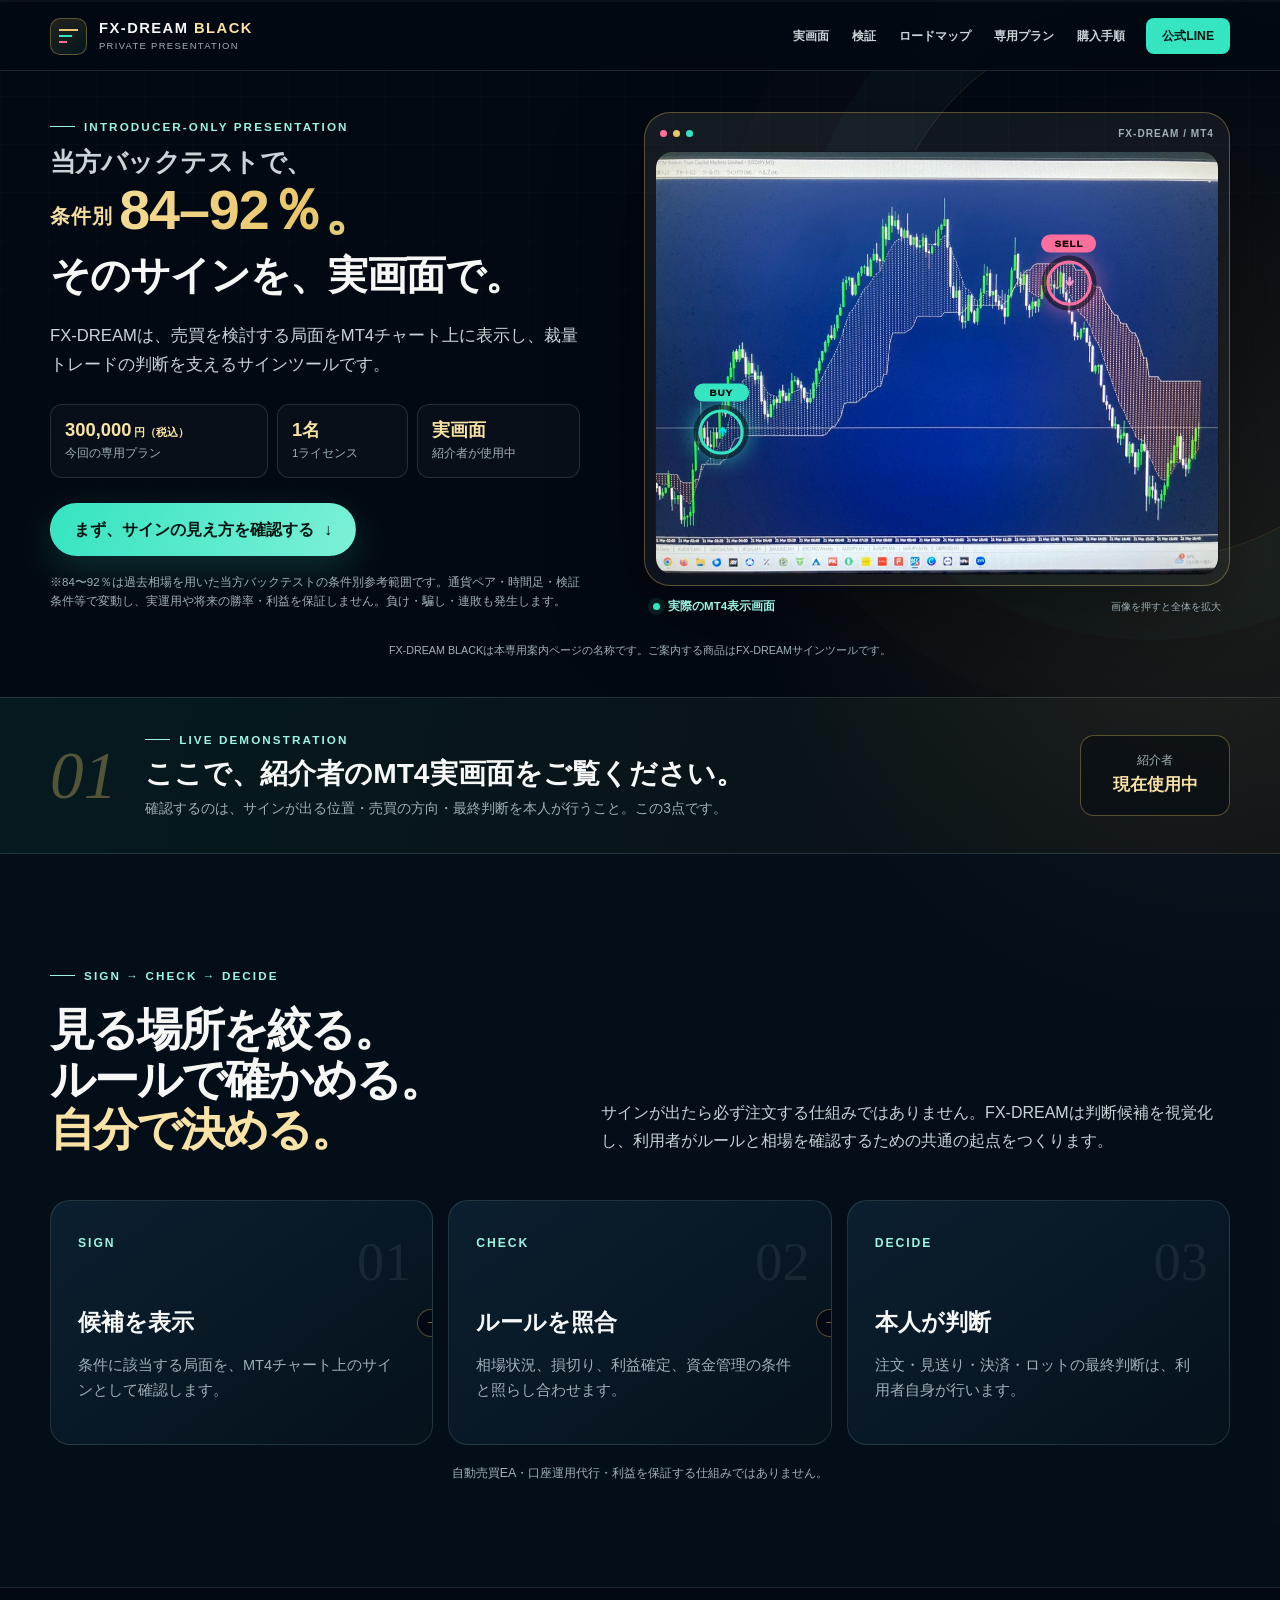
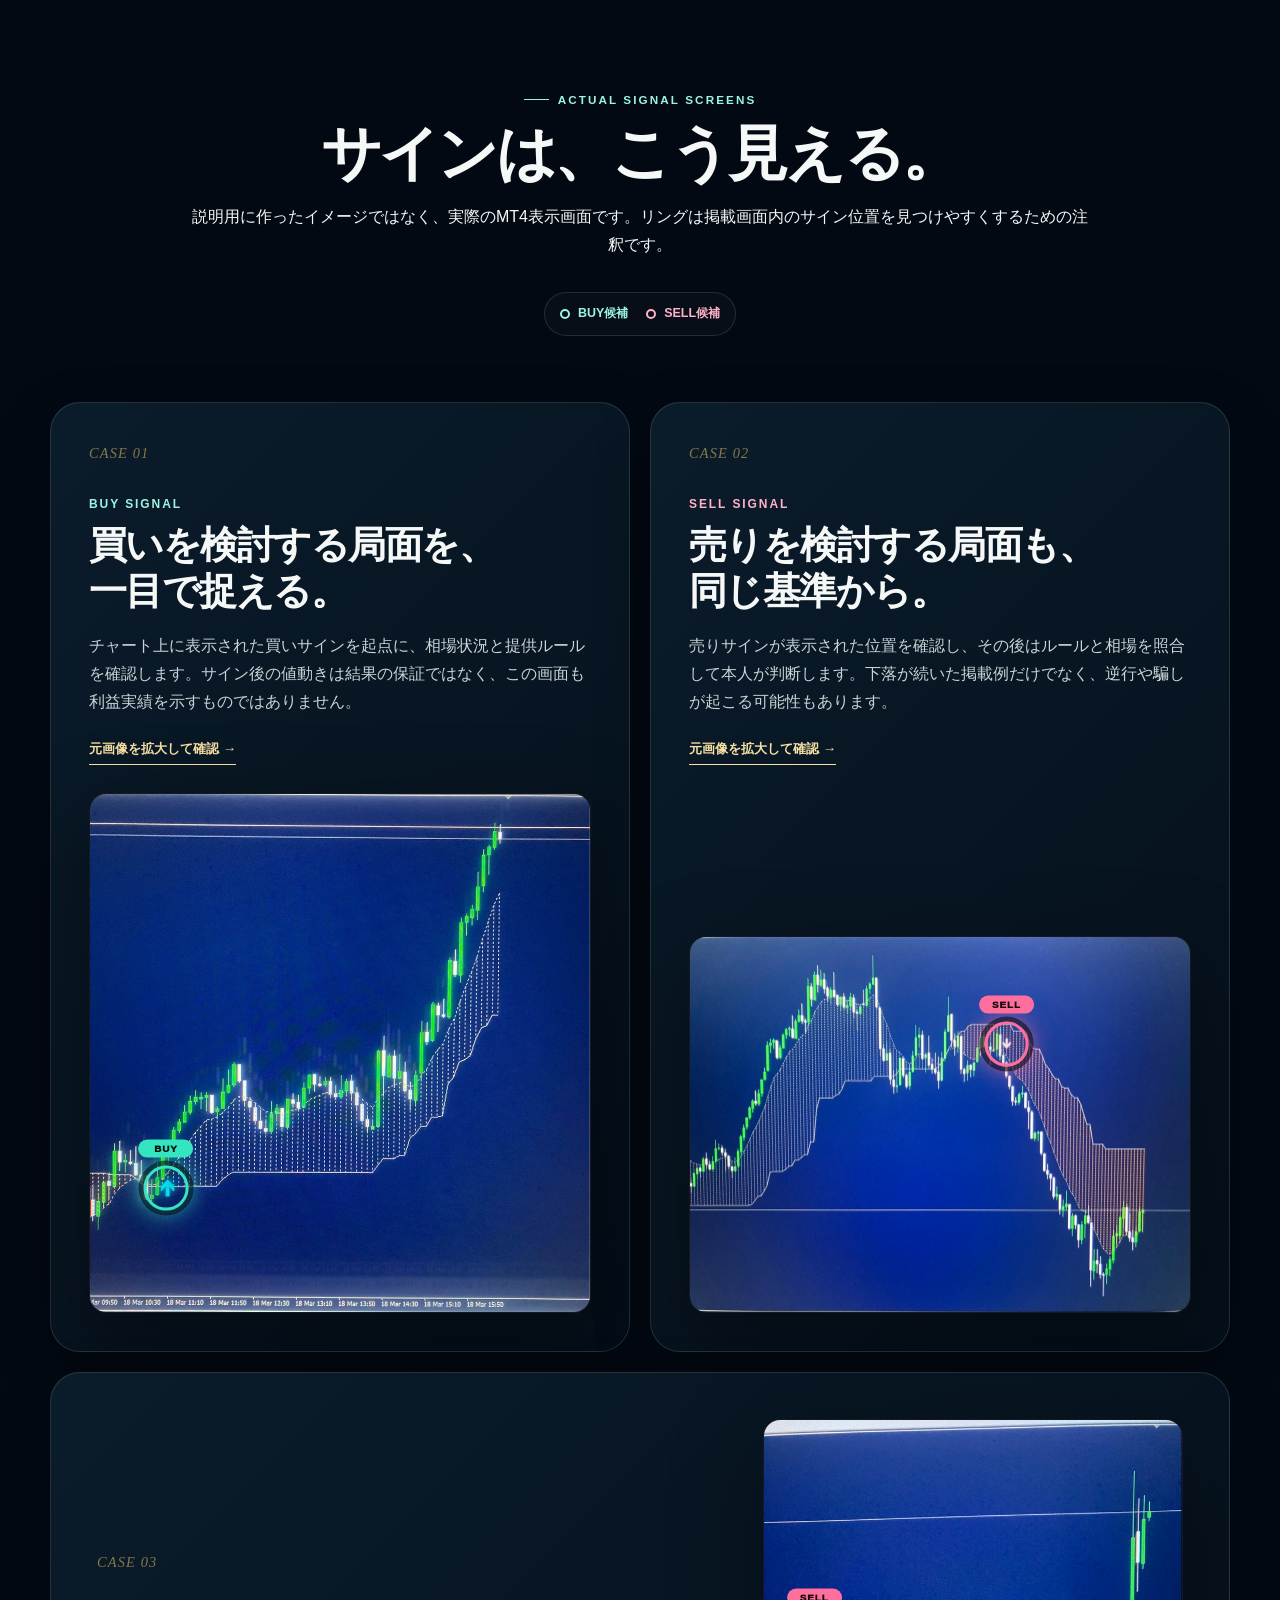
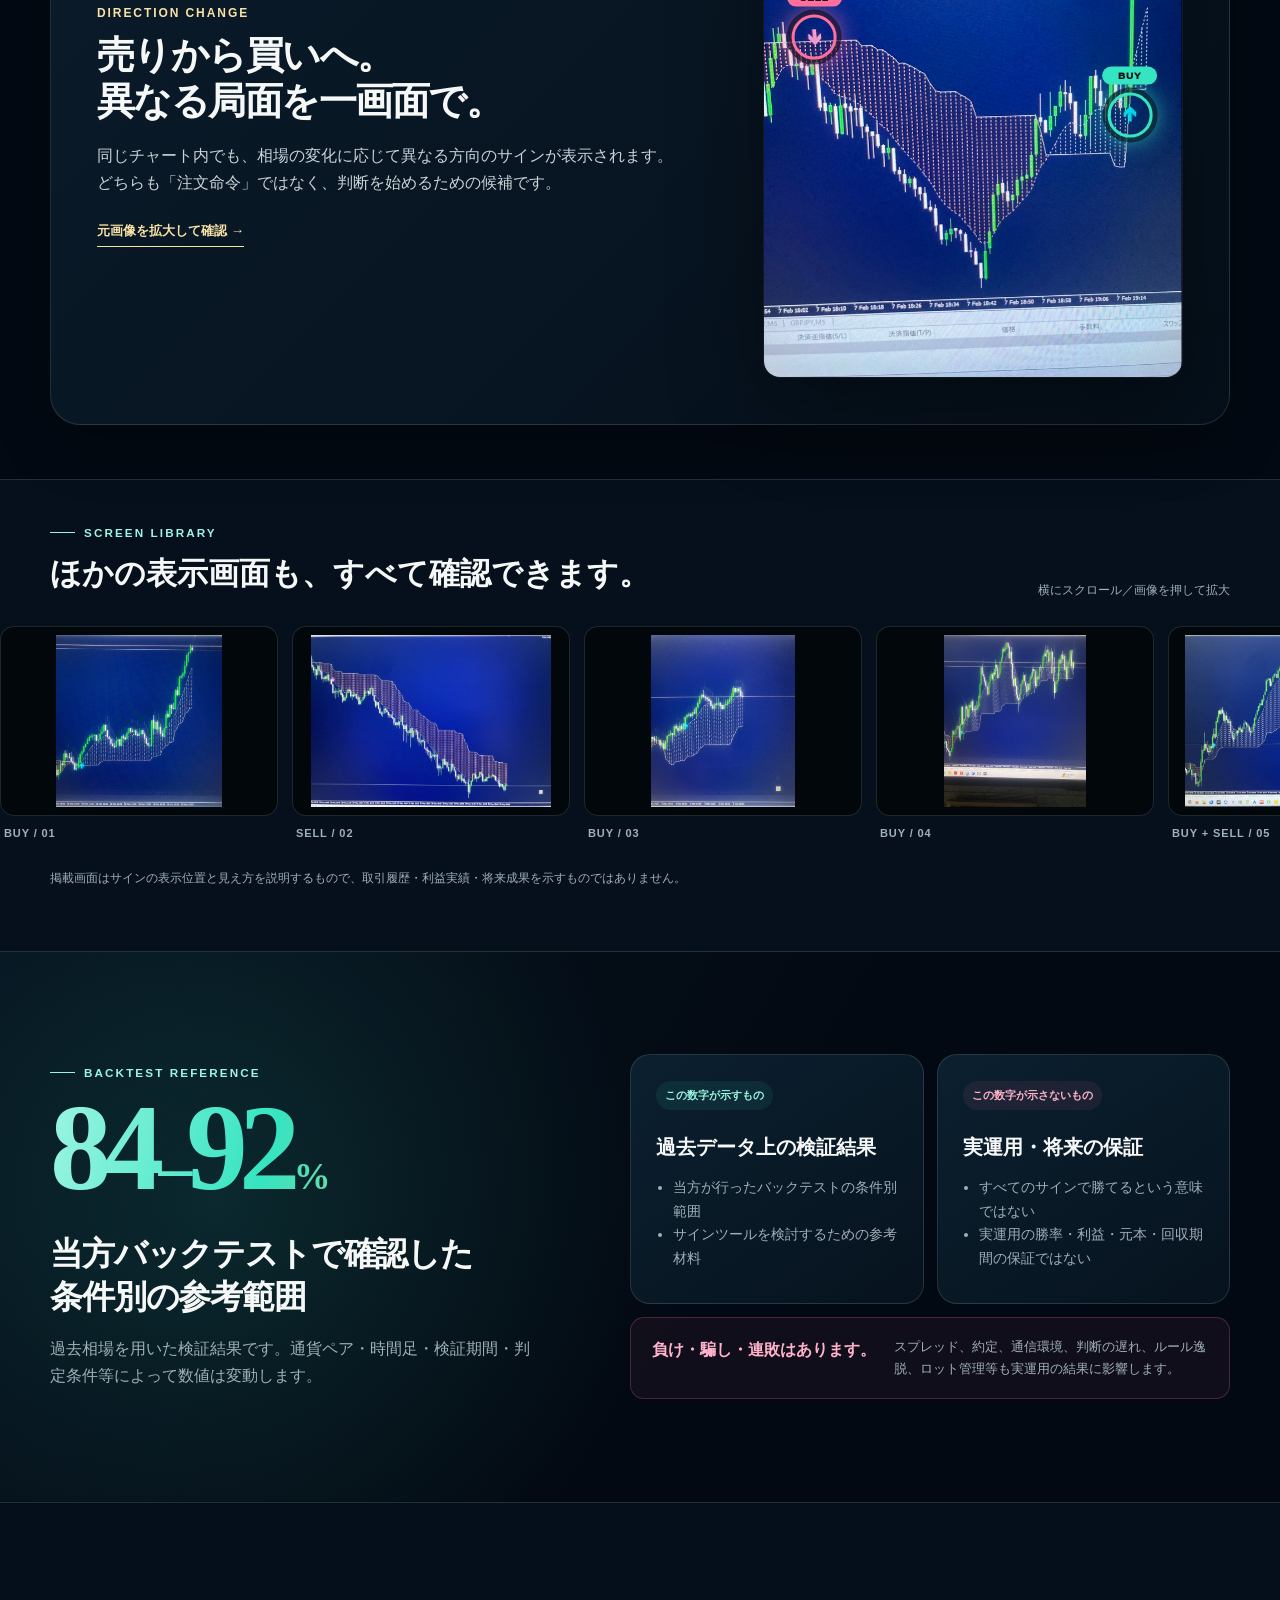
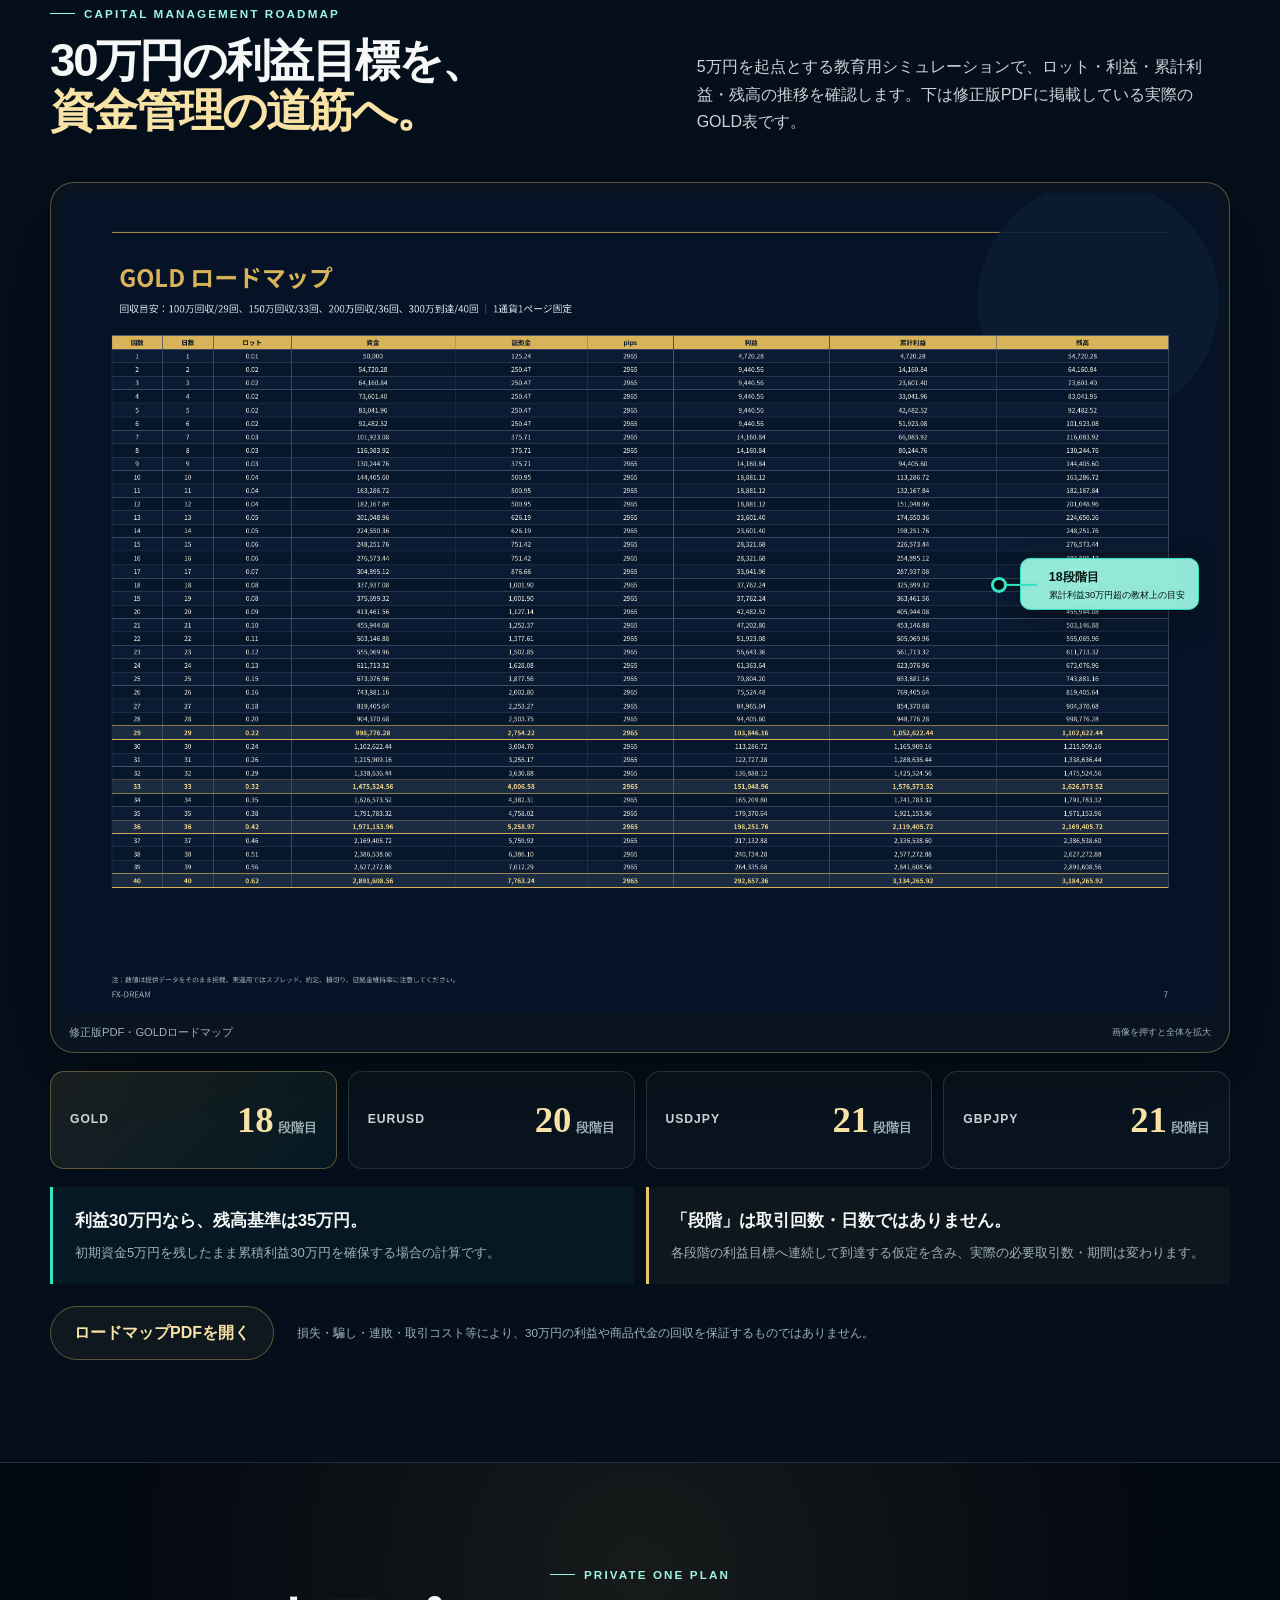
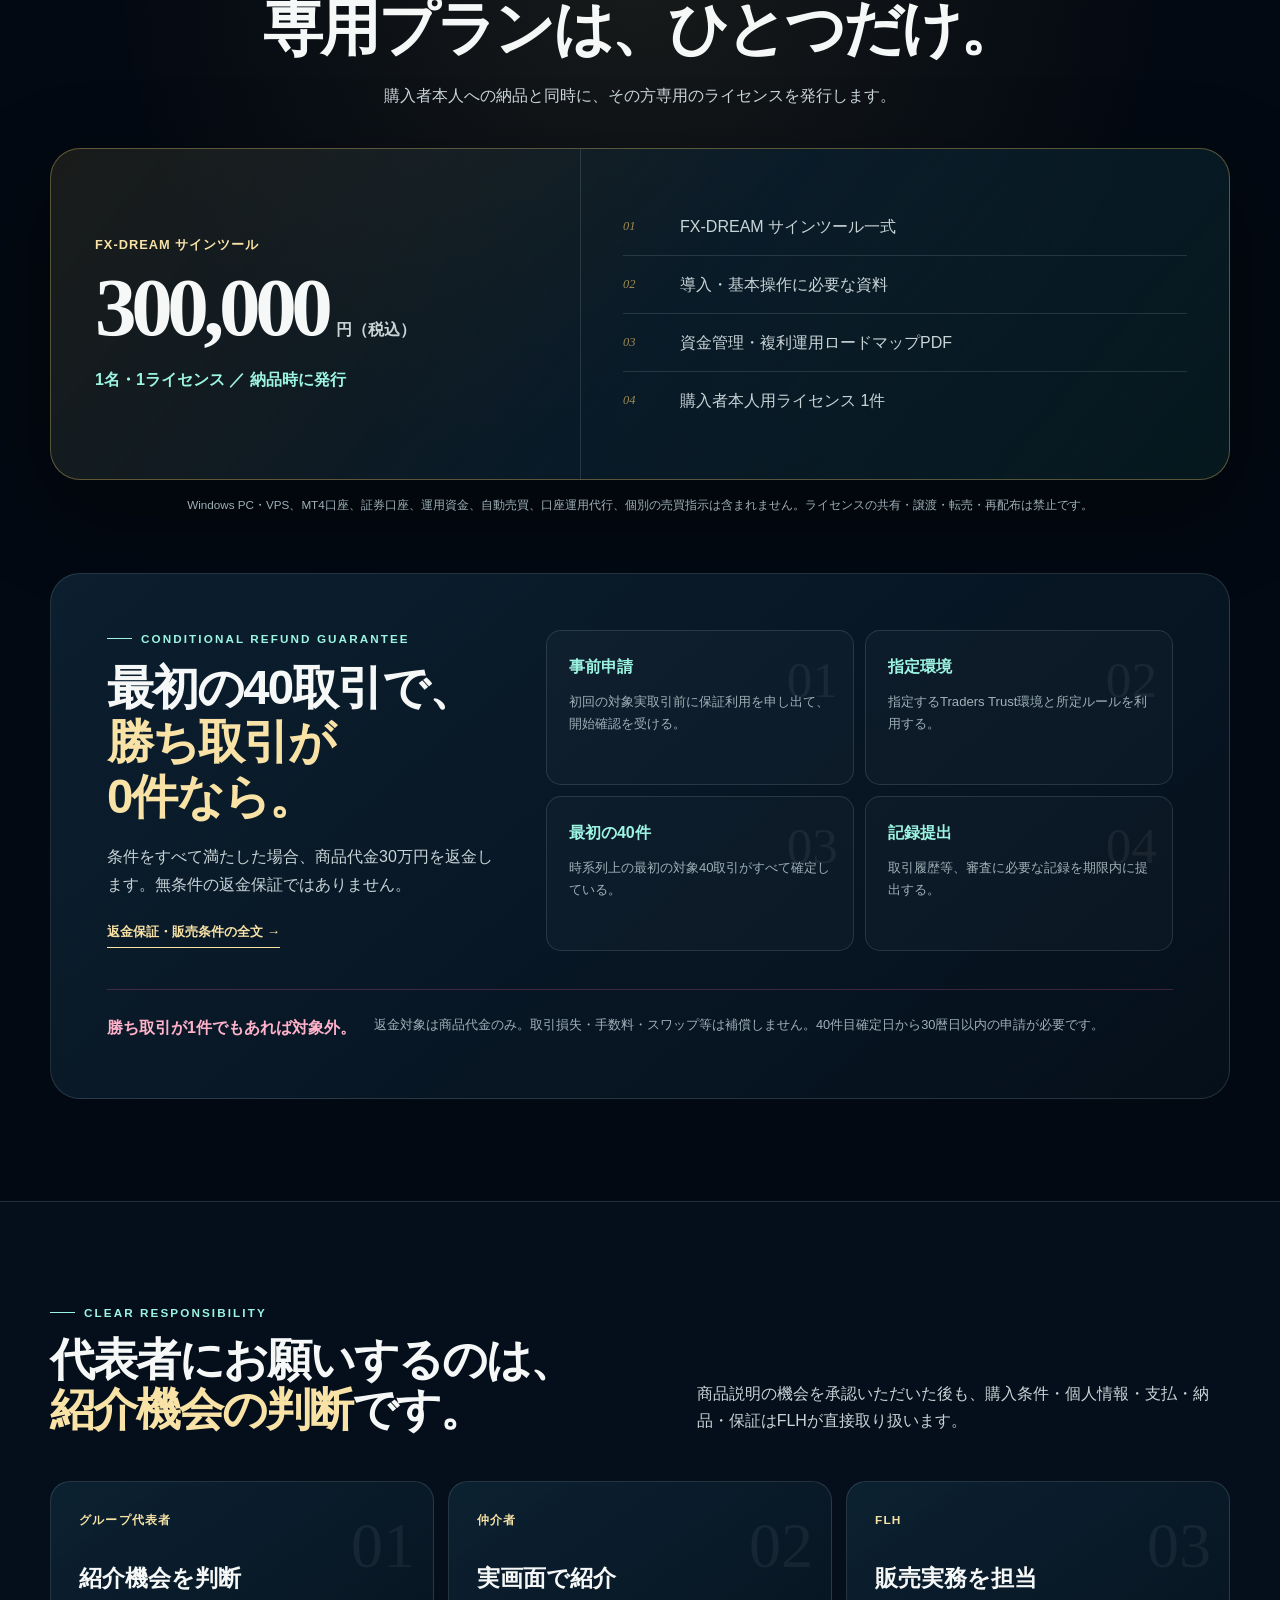
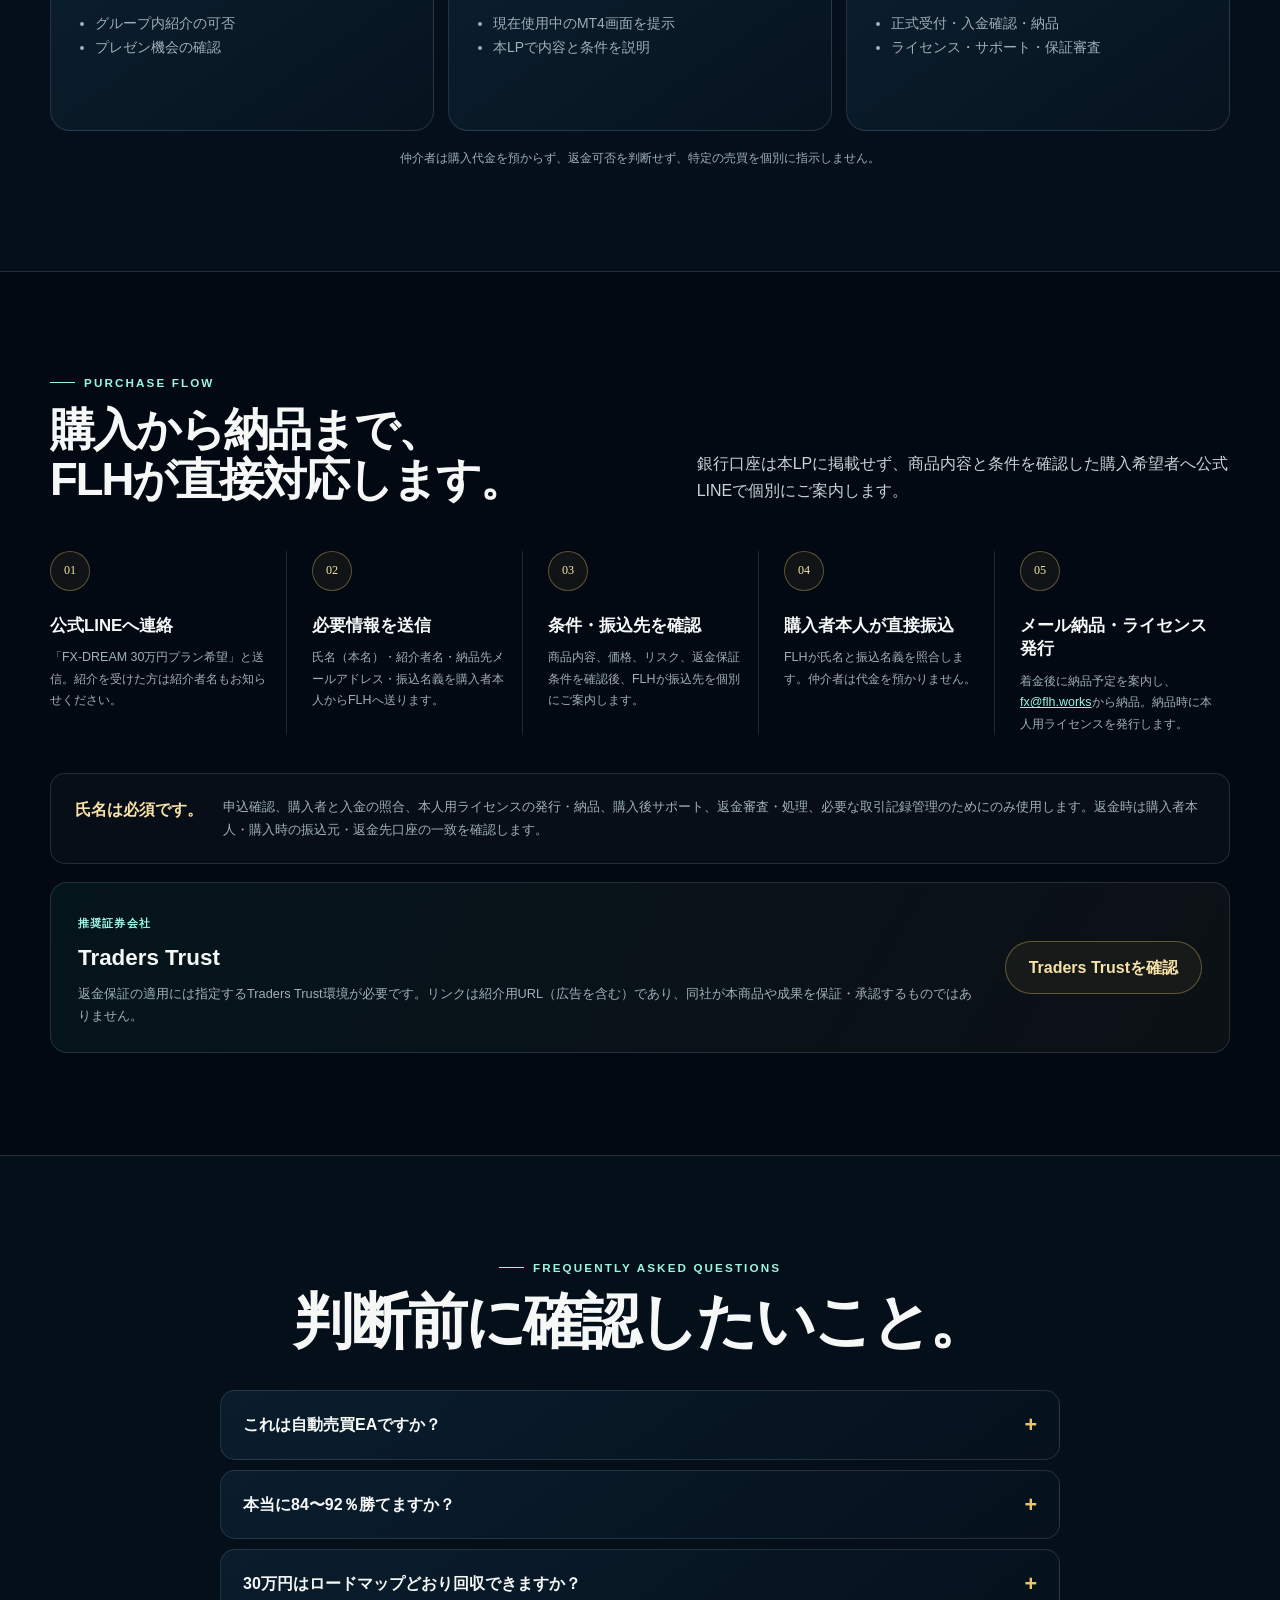
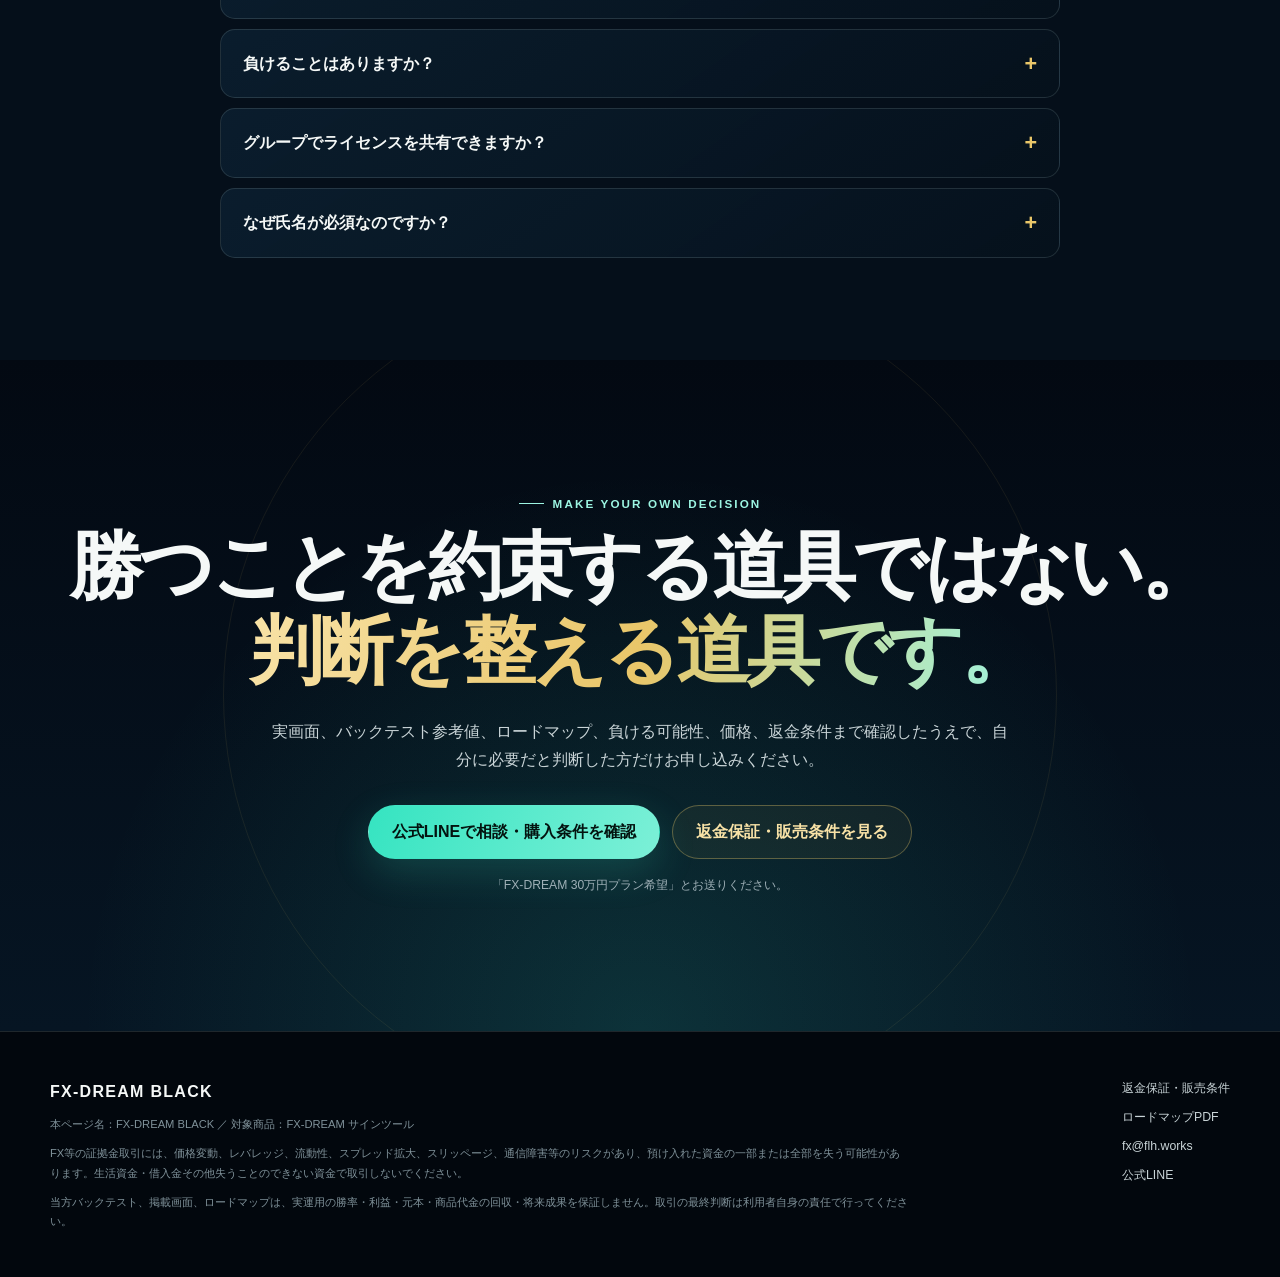
==== index.html @ 05fa5664 "Polish refund guarantee heading" ====
<!doctype html>
<html lang="ja">
<head>
  <meta charset="utf-8">
  <meta name="viewport" content="width=device-width, initial-scale=1, viewport-fit=cover">
  <meta name="robots" content="noindex,nofollow,noarchive,nosnippet">
  <meta name="googlebot" content="noindex,nofollow,noarchive,nosnippet">
  <meta name="description" content="FX-DREAM BLACK｜紹介者経由の専用プレゼンページ。FX-DREAMの実際のサイン画面、当方バックテスト参考値、資金管理ロードマップ、30万円専用プランをご案内します。">
  <meta name="theme-color" content="#030912">
  <title>FX-DREAM BLACK｜実画面でわかるMT4サインツール【紹介者経由の専用案内】</title>
  <link rel="stylesheet" href="assets/css/styles.css?v=20260831-v6">
  <script src="assets/js/main.js?v=20260831-v6" defer></script>
</head>
<body>
  <a class="skip-link" href="#main">本文へ移動</a>

  <header class="site-header" aria-label="ページ上部">
    <div class="header-progress" aria-hidden="true"><span id="progress-bar"></span></div>
    <div class="container header-inner">
      <a class="brand" href="#top" aria-label="FX-DREAM BLACK ページ上部へ">
        <span class="brand-symbol" aria-hidden="true"><i></i><i></i><i></i></span>
        <span class="brand-copy"><strong>FX-DREAM <em>BLACK</em></strong><span>PRIVATE PRESENTATION</span></span>
      </a>
      <button class="menu-button" type="button" aria-label="メニューを開く" aria-expanded="false" aria-controls="global-nav"><span></span></button>
      <nav aria-label="ページ内メニュー">
        <ul class="nav-list" id="global-nav">
          <li><a href="#screens">実画面</a></li>
          <li><a href="#backtest">検証</a></li>
          <li><a href="#roadmap">ロードマップ</a></li>
          <li><a href="#offer">専用プラン</a></li>
          <li><a href="#flow">購入手順</a></li>
          <li><a class="nav-cta" href="https://lin.ee/Pple6nd" target="_blank" rel="noopener noreferrer">公式LINE</a></li>
        </ul>
      </nav>
    </div>
  </header>

  <main id="main">
    <section class="hero" id="top" aria-labelledby="hero-title">
      <div class="container hero-shell">
        <div class="hero-copy">
          <p class="eyebrow">INTRODUCER-ONLY PRESENTATION</p>
          <h1 id="hero-title"><span>当方バックテストで、</span><strong><small>条件別</small>84–92％。</strong><em>そのサインを、実画面で。</em></h1>
          <p class="hero-lead">FX-DREAMは、売買を検討する局面をMT4チャート上に表示し、裁量トレードの判断を支えるサインツールです。</p>

          <div class="hero-facts" aria-label="専用プランの要点">
            <div><strong>300,000<small>円（税込）</small></strong><span>今回の専用プラン</span></div>
            <div><strong>1名</strong><span>1ライセンス</span></div>
            <div><strong>実画面</strong><span>紹介者が使用中</span></div>
          </div>

          <a class="button hero-button" href="#screens">まず、サインの見え方を確認する <span aria-hidden="true">↓</span></a>
          <p class="hero-caveat">※84〜92％は過去相場を用いた当方バックテストの条件別参考範囲です。通貨ペア・時間足・検証条件等で変動し、実運用や将来の勝率・利益を保証しません。負け・騙し・連敗も発生します。</p>
        </div>

        <div class="hero-visual">
          <button class="hero-screen gallery-trigger" type="button" data-full="assets/screens/focus-both.jpg" data-caption="実際のMT4画面：買い・売り双方のサイン表示例" aria-label="買い・売り双方のサイン画面を拡大する">
            <span class="screen-chrome"><i></i><i></i><i></i><b>FX-DREAM / MT4</b></span>
            <span class="annotated-frame natural-both">
              <img src="assets/screens/focus-both.jpg" alt="FX-DREAMの買いと売り双方のサインが表示された実際のMT4画面" width="1000" height="751" fetchpriority="high">
              <span class="signal-pin buy hero-buy"><b>BUY</b><i aria-hidden="true"></i></span>
              <span class="signal-pin sell hero-sell"><b>SELL</b><i aria-hidden="true"></i></span>
            </span>
          </button>
          <div class="visual-caption"><span><i aria-hidden="true"></i>実際のMT4表示画面</span><small>画像を押すと全体を拡大</small></div>
        </div>
      </div>
      <div class="container hero-footnote">FX-DREAM BLACKは本専用案内ページの名称です。ご案内する商品はFX-DREAMサインツールです。</div>
    </section>

    <section class="presenter-band" aria-label="プレゼンの進め方">
      <div class="container presenter-inner">
        <div class="presenter-number">01</div>
        <div><p class="eyebrow">LIVE DEMONSTRATION</p><h2>ここで、紹介者のMT4実画面をご覧ください。</h2><p>確認するのは、サインが出る位置・売買の方向・最終判断を本人が行うこと。この3点です。</p></div>
        <div class="presenter-badge"><span>紹介者</span><strong>現在使用中</strong></div>
      </div>
    </section>

    <section class="section process-section" aria-labelledby="process-title">
      <div class="container">
        <header class="section-intro compact-intro">
          <p class="eyebrow">SIGN → CHECK → DECIDE</p>
          <h2 id="process-title">見る場所を絞る。<br>ルールで確かめる。<br><span>自分で決める。</span></h2>
          <p>サインが出たら必ず注文する仕組みではありません。FX-DREAMは判断候補を視覚化し、利用者がルールと相場を確認するための共通の起点をつくります。</p>
        </header>

        <ol class="process-grid">
          <li><span class="process-index">01</span><strong>SIGN</strong><h3>候補を表示</h3><p>条件に該当する局面を、MT4チャート上のサインとして確認します。</p></li>
          <li><span class="process-index">02</span><strong>CHECK</strong><h3>ルールを照合</h3><p>相場状況、損切り、利益確定、資金管理の条件と照らし合わせます。</p></li>
          <li><span class="process-index">03</span><strong>DECIDE</strong><h3>本人が判断</h3><p>注文・見送り・決済・ロットの最終判断は、利用者自身が行います。</p></li>
        </ol>
        <p class="process-note">自動売買EA・口座運用代行・利益を保証する仕組みではありません。</p>
      </div>
    </section>

    <section class="section screens-section" id="screens" aria-labelledby="screens-title">
      <div class="container">
        <header class="section-intro center-intro">
          <p class="eyebrow">ACTUAL SIGNAL SCREENS</p>
          <h2 id="screens-title">サインは、こう見える。</h2>
          <p>説明用に作ったイメージではなく、実際のMT4表示画面です。リングは掲載画面内のサイン位置を見つけやすくするための注釈です。</p>
          <div class="signal-legend" aria-label="サインの凡例"><span class="buy"><i></i>BUY候補</span><span class="sell"><i></i>SELL候補</span></div>
        </header>

        <article class="screen-story buy-story">
          <div class="story-copy"><span class="story-no">CASE 01</span><p class="story-label buy">BUY SIGNAL</p><h3>買いを検討する局面を、<br>一目で捉える。</h3><p>チャート上に表示された買いサインを起点に、相場状況と提供ルールを確認します。サイン後の値動きは結果の保証ではなく、この画面も利益実績を示すものではありません。</p><button class="text-link gallery-trigger" type="button" data-full="assets/screens/focus-buy.jpg" data-caption="買いサインの実画面を全体表示">元画像を拡大して確認 →</button></div>
          <button class="proof-screen gallery-trigger" type="button" data-full="assets/screens/focus-buy.jpg" data-caption="実際のMT4画面：買いサインの表示位置" aria-label="買いサイン画面を拡大する">
            <span class="annotated-frame natural-buy"><img src="assets/screens/focus-buy.jpg" alt="FX-DREAMの買いサインが表示された実際のMT4画面" width="965" height="1000" loading="lazy"><span class="signal-pin buy case-buy"><b>BUY</b><i aria-hidden="true"></i></span></span>
          </button>
        </article>

        <article class="screen-story sell-story reverse">
          <div class="story-copy"><span class="story-no">CASE 02</span><p class="story-label sell">SELL SIGNAL</p><h3>売りを検討する局面も、<br>同じ基準から。</h3><p>売りサインが表示された位置を確認し、その後はルールと相場を照合して本人が判断します。下落が続いた掲載例だけでなく、逆行や騙しが起こる可能性もあります。</p><button class="text-link gallery-trigger" type="button" data-full="assets/screens/focus-sell.jpg" data-caption="売りサインの実画面を全体表示">元画像を拡大して確認 →</button></div>
          <button class="proof-screen landscape gallery-trigger" type="button" data-full="assets/screens/focus-sell.jpg" data-caption="実際のMT4画面：売りサインの表示位置" aria-label="売りサイン画面を拡大する">
            <span class="annotated-frame natural-sell"><img src="assets/screens/focus-sell.jpg" alt="FX-DREAMの売りサインが表示された実際のMT4画面" width="1000" height="751" loading="lazy"><span class="signal-pin sell case-sell"><b>SELL</b><i aria-hidden="true"></i></span></span>
          </button>
        </article>

        <article class="screen-story reversal-story">
          <div class="story-copy"><span class="story-no">CASE 03</span><p class="story-label both">DIRECTION CHANGE</p><h3>売りから買いへ。<br>異なる局面を一画面で。</h3><p>同じチャート内でも、相場の変化に応じて異なる方向のサインが表示されます。どちらも「注文命令」ではなく、判断を始めるための候補です。</p><button class="text-link gallery-trigger" type="button" data-full="assets/screens/focus-reversal.jpg" data-caption="売り・買い双方のサイン実画面を全体表示">元画像を拡大して確認 →</button></div>
          <button class="proof-screen portrait gallery-trigger" type="button" data-full="assets/screens/focus-reversal.jpg" data-caption="実際のMT4画面：売り・買い双方のサイン表示位置" aria-label="売り・買い双方のサイン画面を拡大する">
            <span class="annotated-frame natural-reversal"><img src="assets/screens/focus-reversal.jpg" alt="FX-DREAMの売りサインと買いサインが異なる局面で表示された実際のMT4画面" width="751" height="1000" loading="lazy"><span class="signal-pin sell reversal-sell"><b>SELL</b><i aria-hidden="true"></i></span><span class="signal-pin buy reversal-buy"><b>BUY</b><i aria-hidden="true"></i></span></span>
          </button>
        </article>
      </div>

      <div class="screen-library">
        <div class="container library-heading"><div><p class="eyebrow">SCREEN LIBRARY</p><h3>ほかの表示画面も、すべて確認できます。</h3></div><p>横にスクロール／画像を押して拡大</p></div>
        <div class="gallery-rail" aria-label="サイン表示画面一覧">
          <figure><button class="gallery-trigger" type="button" data-full="assets/screens/signal-01.jpg" data-caption="買いサイン表示例 01"><img src="assets/screens/signal-01.jpg" alt="FX-DREAM 買いサイン表示例 01" width="1256" height="1302" loading="lazy"></button><figcaption>BUY / 01</figcaption></figure>
          <figure><button class="gallery-trigger" type="button" data-full="assets/screens/signal-02.jpg" data-caption="売りサイン表示例 02"><img src="assets/screens/signal-02.jpg" alt="FX-DREAM 売りサイン表示例 02" width="1477" height="1059" loading="lazy"></button><figcaption>SELL / 02</figcaption></figure>
          <figure><button class="gallery-trigger" type="button" data-full="assets/screens/signal-03.jpg" data-caption="買いサイン表示例 03"><img src="assets/screens/signal-03.jpg" alt="FX-DREAM 買いサイン表示例 03" width="1108" height="1331" loading="lazy"></button><figcaption>BUY / 03</figcaption></figure>
          <figure><button class="gallery-trigger" type="button" data-full="assets/screens/signal-04.jpg" data-caption="買いサイン表示例 04"><img src="assets/screens/signal-04.jpg" alt="FX-DREAM 買いサイン表示例 04" width="1108" height="1348" loading="lazy"></button><figcaption>BUY / 04</figcaption></figure>
          <figure><button class="gallery-trigger" type="button" data-full="assets/screens/signal-05.jpg" data-caption="買い・売り双方のサイン表示例 05"><img src="assets/screens/signal-05.jpg" alt="FX-DREAM 買いと売り双方のサイン表示例 05" width="1477" height="1042" loading="lazy"></button><figcaption>BUY + SELL / 05</figcaption></figure>
          <figure><button class="gallery-trigger" type="button" data-full="assets/screens/signal-06.jpg" data-caption="売りサイン表示例 06"><img src="assets/screens/signal-06.jpg" alt="FX-DREAM 売りサイン表示例 06" width="1477" height="1108" loading="lazy"></button><figcaption>SELL / 06</figcaption></figure>
          <figure><button class="gallery-trigger" type="button" data-full="assets/screens/signal-07.jpg" data-caption="買いサイン表示例 07"><img src="assets/screens/signal-07.jpg" alt="FX-DREAM 買いサイン表示例 07" width="1477" height="973" loading="lazy"></button><figcaption>BUY / 07</figcaption></figure>
          <figure><button class="gallery-trigger" type="button" data-full="assets/screens/signal-08.jpg" data-caption="売りサイン表示例 08"><img src="assets/screens/signal-08.jpg" alt="FX-DREAM 売りサイン表示例 08" width="1477" height="858" loading="lazy"></button><figcaption>SELL / 08</figcaption></figure>
          <figure><button class="gallery-trigger" type="button" data-full="assets/screens/signal-09.jpg" data-caption="買いサイン表示例 09"><img src="assets/screens/signal-09.jpg" alt="FX-DREAM 買いサイン表示例 09" width="1000" height="751" loading="lazy"></button><figcaption>BUY / 09</figcaption></figure>
          <figure><button class="gallery-trigger" type="button" data-full="assets/screens/signal-10.jpg" data-caption="売り・買い双方のサイン表示例 10"><img src="assets/screens/signal-10.jpg" alt="FX-DREAM 売りと買い双方のサイン表示例 10" width="751" height="1000" loading="lazy"></button><figcaption>SELL + BUY / 10</figcaption></figure>
        </div>
        <p class="container evidence-note">掲載画面はサインの表示位置と見え方を説明するもので、取引履歴・利益実績・将来成果を示すものではありません。</p>
      </div>
    </section>

    <section class="section backtest-section" id="backtest" aria-labelledby="backtest-title">
      <div class="container backtest-grid">
        <div class="backtest-number">
          <p class="eyebrow">BACKTEST REFERENCE</p>
          <div class="number-lockup"><span>84</span><i>–</i><span>92</span><small>%</small></div>
          <h2 id="backtest-title">当方バックテストで確認した<br>条件別の参考範囲</h2>
          <p>過去相場を用いた検証結果です。通貨ペア・時間足・検証期間・判定条件等によって数値は変動します。</p>
        </div>
        <div class="backtest-facts">
          <article class="fact-card positive"><span>この数字が示すもの</span><h3>過去データ上の検証結果</h3><ul><li>当方が行ったバックテストの条件別範囲</li><li>サインツールを検討するための参考材料</li></ul></article>
          <article class="fact-card caution"><span>この数字が示さないもの</span><h3>実運用・将来の保証</h3><ul><li>すべてのサインで勝てるという意味ではない</li><li>実運用の勝率・利益・元本・回収期間の保証ではない</li></ul></article>
          <div class="loss-strip"><strong>負け・騙し・連敗はあります。</strong><p>スプレッド、約定、通信環境、判断の遅れ、ルール逸脱、ロット管理等も実運用の結果に影響します。</p></div>
        </div>
      </div>
    </section>

    <section class="section roadmap-section" id="roadmap" aria-labelledby="roadmap-title">
      <div class="container">
        <header class="section-intro roadmap-intro">
          <div><p class="eyebrow">CAPITAL MANAGEMENT ROADMAP</p><h2 id="roadmap-title">30万円の利益目標を、<br><span>資金管理の道筋へ。</span></h2></div>
          <p>5万円を起点とする教育用シミュレーションで、ロット・利益・累計利益・残高の推移を確認します。下は修正版PDFに掲載している実際のGOLD表です。</p>
        </header>

        <div class="roadmap-shell">
          <div class="roadmap-scroll" tabindex="0" aria-label="GOLDロードマップ表。スマートフォンでは横にスクロールできます">
            <button class="roadmap-visual gallery-trigger" type="button" data-full="assets/screens/roadmap-gold.png" data-caption="修正版PDF 7ページ：GOLDロードマップ実表" aria-label="GOLDロードマップ表を拡大する">
              <img src="assets/screens/roadmap-gold.png" alt="修正版PDFに掲載されたGOLDロードマップ表" width="1988" height="1406" loading="lazy">
              <span class="roadmap-marker"><i></i><b>18段階目</b><small>累計利益30万円超の教材上の目安</small></span>
            </button>
          </div>
          <div class="roadmap-caption"><span>修正版PDF・GOLDロードマップ</span><small>画像を押すと全体を拡大</small></div>
        </div>

        <div class="milestone-grid" aria-label="累計利益30万円を超える教材上の目安段階">
          <article class="featured"><span>GOLD</span><strong>18<small>段階目</small></strong></article>
          <article><span>EURUSD</span><strong>20<small>段階目</small></strong></article>
          <article><span>USDJPY</span><strong>21<small>段階目</small></strong></article>
          <article><span>GBPJPY</span><strong>21<small>段階目</small></strong></article>
        </div>

        <div class="roadmap-truth">
          <div><strong>利益30万円なら、残高基準は35万円。</strong><p>初期資金5万円を残したまま累積利益30万円を確保する場合の計算です。</p></div>
          <div><strong>「段階」は取引回数・日数ではありません。</strong><p>各段階の利益目標へ連続して到達する仮定を含み、実際の必要取引数・期間は変わります。</p></div>
        </div>
        <div class="roadmap-actions"><a class="button secondary" href="assets/docs/FX-DREAM_資金管理_複利運用ロードマップ教材_修正版.pdf" target="_blank" rel="noopener noreferrer">ロードマップPDFを開く</a><p>損失・騙し・連敗・取引コスト等により、30万円の利益や商品代金の回収を保証するものではありません。</p></div>
      </div>
    </section>

    <section class="section offer-section" id="offer" aria-labelledby="offer-title">
      <div class="container">
        <header class="section-intro center-intro offer-intro"><p class="eyebrow">PRIVATE ONE PLAN</p><h2 id="offer-title">専用プランは、ひとつだけ。</h2><p>購入者本人への納品と同時に、その方専用のライセンスを発行します。</p></header>

        <div class="price-hero">
          <div class="price-heading"><span>FX-DREAM サインツール</span><strong>300,000<small>円（税込）</small></strong><p>1名・1ライセンス ／ 納品時に発行</p></div>
          <ul class="deliverables">
            <li><span>01</span>FX-DREAM サインツール一式</li>
            <li><span>02</span>導入・基本操作に必要な資料</li>
            <li><span>03</span>資金管理・複利運用ロードマップPDF</li>
            <li><span>04</span>購入者本人用ライセンス 1件</li>
          </ul>
        </div>
        <p class="offer-note">Windows PC・VPS、MT4口座、証券口座、運用資金、自動売買、口座運用代行、個別の売買指示は含まれません。ライセンスの共有・譲渡・転売・再配布は禁止です。</p>

        <div class="guarantee-block" aria-labelledby="guarantee-title">
          <div class="guarantee-lead"><p class="eyebrow">CONDITIONAL REFUND GUARANTEE</p><h3 id="guarantee-title">最初の40取引で、<br><span>勝ち取引が<br>0件なら。</span></h3><p>条件をすべて満たした場合、商品代金30万円を返金します。無条件の返金保証ではありません。</p><a class="text-link" href="terms.html">返金保証・販売条件の全文 →</a></div>
          <div class="guarantee-conditions">
            <article><span>01</span><strong>事前申請</strong><p>初回の対象実取引前に保証利用を申し出て、開始確認を受ける。</p></article>
            <article><span>02</span><strong>指定環境</strong><p>指定するTraders Trust環境と所定ルールを利用する。</p></article>
            <article><span>03</span><strong>最初の40件</strong><p>時系列上の最初の対象40取引がすべて確定している。</p></article>
            <article><span>04</span><strong>記録提出</strong><p>取引履歴等、審査に必要な記録を期限内に提出する。</p></article>
          </div>
          <div class="guarantee-warning"><strong>勝ち取引が1件でもあれば対象外。</strong><span>返金対象は商品代金のみ。取引損失・手数料・スワップ等は補償しません。40件目確定日から30暦日以内の申請が必要です。</span></div>
        </div>
      </div>
    </section>

    <section class="section roles-section" aria-labelledby="roles-title">
      <div class="container">
        <header class="section-intro roles-intro"><div><p class="eyebrow">CLEAR RESPONSIBILITY</p><h2 id="roles-title">代表者にお願いするのは、<br><span>紹介機会の判断</span>です。</h2></div><p>商品説明の機会を承認いただいた後も、購入条件・個人情報・支払・納品・保証はFLHが直接取り扱います。</p></header>
        <div class="role-lanes">
          <article><span class="role-index">01</span><p>グループ代表者</p><h3>紹介機会を判断</h3><ul><li>グループ内紹介の可否</li><li>プレゼン機会の確認</li></ul></article>
          <article><span class="role-index">02</span><p>仲介者</p><h3>実画面で紹介</h3><ul><li>現在使用中のMT4画面を提示</li><li>本LPで内容と条件を説明</li></ul></article>
          <article><span class="role-index">03</span><p>FLH</p><h3>販売実務を担当</h3><ul><li>正式受付・入金確認・納品</li><li>ライセンス・サポート・保証審査</li></ul></article>
        </div>
        <p class="role-note">仲介者は購入代金を預からず、返金可否を判断せず、特定の売買を個別に指示しません。</p>
      </div>
    </section>

    <section class="section flow-section" id="flow" aria-labelledby="flow-title">
      <div class="container">
        <header class="section-intro flow-intro"><div><p class="eyebrow">PURCHASE FLOW</p><h2 id="flow-title">購入から納品まで、<br>FLHが直接対応します。</h2></div><p>銀行口座は本LPに掲載せず、商品内容と条件を確認した購入希望者へ公式LINEで個別にご案内します。</p></header>
        <ol class="purchase-flow">
          <li><span>01</span><div><h3>公式LINEへ連絡</h3><p>「FX-DREAM 30万円プラン希望」と送信。紹介を受けた方は紹介者名もお知らせください。</p></div></li>
          <li><span>02</span><div><h3>必要情報を送信</h3><p>氏名（本名）・紹介者名・納品先メールアドレス・振込名義を購入者本人からFLHへ送ります。</p></div></li>
          <li><span>03</span><div><h3>条件・振込先を確認</h3><p>商品内容、価格、リスク、返金保証条件を確認後、FLHが振込先を個別にご案内します。</p></div></li>
          <li><span>04</span><div><h3>購入者本人が直接振込</h3><p>FLHが氏名と振込名義を照合します。仲介者は代金を預かりません。</p></div></li>
          <li><span>05</span><div><h3>メール納品・ライセンス発行</h3><p>着金後に納品予定を案内し、<a href="mailto:fx@flh.works">fx@flh.works</a>から納品。納品時に本人用ライセンスを発行します。</p></div></li>
        </ol>
        <div class="privacy-note"><strong>氏名は必須です。</strong><p>申込確認、購入者と入金の照合、本人用ライセンスの発行・納品、購入後サポート、返金審査・処理、必要な取引記録管理のためにのみ使用します。返金時は購入者本人・購入時の振込元・返金先口座の一致を確認します。</p></div>
        <div class="broker-panel"><div><span>推奨証券会社</span><h3>Traders Trust</h3><p>返金保証の適用には指定するTraders Trust環境が必要です。リンクは紹介用URL（広告を含む）であり、同社が本商品や成果を保証・承認するものではありません。</p></div><a class="button secondary" href="https://my.traders-trust.com/ja/links/go/2491" target="_blank" rel="noopener noreferrer sponsored nofollow">Traders Trustを確認</a></div>
      </div>
    </section>

    <section class="section faq-section" id="faq" aria-labelledby="faq-title">
      <div class="narrow">
        <header class="simple-heading center-intro"><p class="eyebrow">FREQUENTLY ASKED QUESTIONS</p><h2 id="faq-title">判断前に確認したいこと。</h2></header>
        <div class="faq">
          <details><summary>これは自動売買EAですか？</summary><p>いいえ。MT4チャート上に売買判断の参考となるサインを表示する裁量トレード支援ツールです。注文・決済・ロット設定は利用者自身が行います。</p></details>
          <details><summary>本当に84〜92％勝てますか？</summary><p>84〜92％は過去相場を用いた当方バックテストで確認した条件別参考範囲です。通貨ペア・時間足・検証条件等で変動し、実運用や将来の勝率・利益を保証しません。</p></details>
          <details><summary>30万円はロードマップどおり回収できますか？</summary><p>回収も期間も保証できません。表示する段階数は各段階の利益目標へ連続して到達する教材上のモデルで、取引回数や日数ではありません。</p></details>
          <details><summary>負けることはありますか？</summary><p>あります。サイン後の逆行、騙し、連敗、元本割れが発生する可能性があります。損切り・ロット・資金管理が必要です。</p></details>
          <details><summary>グループでライセンスを共有できますか？</summary><p>できません。1名につき1ライセンスが必要です。共有・譲渡・転売・再配布は禁止しています。</p></details>
          <details><summary>なぜ氏名が必須なのですか？</summary><p>申込確認、振込名義との照合、本人用ライセンスの発行・納品、サポート、返金時の本人確認に必要なためです。相談段階では、まず公式LINEで質問できます。</p></details>
        </div>
      </div>
    </section>

    <section class="closing" aria-labelledby="closing-title">
      <div class="container closing-inner">
        <p class="eyebrow">MAKE YOUR OWN DECISION</p>
        <h2 id="closing-title">勝つことを約束する道具ではない。<br><span>判断を整える道具です。</span></h2>
        <p>実画面、バックテスト参考値、ロードマップ、負ける可能性、価格、返金条件まで確認したうえで、自分に必要だと判断した方だけお申し込みください。</p>
        <div class="closing-actions"><a class="button" href="https://lin.ee/Pple6nd" target="_blank" rel="noopener noreferrer">公式LINEで相談・購入条件を確認</a><a class="button secondary" href="terms.html">返金保証・販売条件を見る</a></div>
        <span class="closing-note">「FX-DREAM 30万円プラン希望」とお送りください。</span>
      </div>
    </section>
  </main>

  <footer class="site-footer">
    <div class="container footer-grid">
      <div><strong>FX-DREAM BLACK</strong><p>本ページ名：FX-DREAM BLACK ／ 対象商品：FX-DREAM サインツール</p><p>FX等の証拠金取引には、価格変動、レバレッジ、流動性、スプレッド拡大、スリッページ、通信障害等のリスクがあり、預け入れた資金の一部または全部を失う可能性があります。生活資金・借入金その他失うことのできない資金で取引しないでください。</p><p>当方バックテスト、掲載画面、ロードマップは、実運用の勝率・利益・元本・商品代金の回収・将来成果を保証しません。取引の最終判断は利用者自身の責任で行ってください。</p></div>
      <div class="footer-links"><a href="terms.html">返金保証・販売条件</a><a href="assets/docs/FX-DREAM_資金管理_複利運用ロードマップ教材_修正版.pdf" target="_blank" rel="noopener noreferrer">ロードマップPDF</a><a href="mailto:fx@flh.works">fx@flh.works</a><a href="https://lin.ee/Pple6nd" target="_blank" rel="noopener noreferrer">公式LINE</a></div>
    </div>
  </footer>

  <dialog class="image-dialog" id="image-dialog" aria-labelledby="dialog-caption">
    <div class="dialog-bar"><span id="dialog-caption">サイン表示例</span><button class="dialog-close" type="button" aria-label="拡大画像を閉じる">×</button></div>
    <img id="dialog-image" alt="">
  </dialog>
</body>
</html>
---- assets/css/styles.css ----
:root {
  color-scheme: dark;
  --bg: #030912;
  --bg-soft: #071421;
  --surface: #0a1a29;
  --surface-2: #0d2233;
  --ink: #f5f8f7;
  --muted: #9fb0b7;
  --muted-strong: #c9d4d7;
  --aqua: #35e4c1;
  --aqua-soft: #9cf5e2;
  --pink: #ff6f9e;
  --pink-soft: #ffb2ca;
  --gold: #e9c669;
  --gold-soft: #f8e2a6;
  --danger: #ff9b9b;
  --line: rgba(193, 218, 220, .15);
  --line-strong: rgba(233, 198, 105, .35);
  --shadow: 0 30px 90px rgba(0, 0, 0, .38);
  --radius-lg: 30px;
  --radius-md: 20px;
  --radius-sm: 13px;
  --max: 1180px;
}

* {
  box-sizing: border-box;
}

html {
  scroll-behavior: smooth;
  scroll-padding-top: 82px;
  -webkit-text-size-adjust: 100%;
}

body {
  margin: 0;
  color: var(--ink);
  background:
    radial-gradient(circle at 14% -10%, rgba(53, 228, 193, .13), transparent 31rem),
    radial-gradient(circle at 96% 5%, rgba(233, 198, 105, .1), transparent 30rem),
    var(--bg);
  font-family: -apple-system, BlinkMacSystemFont, "Hiragino Sans", "Yu Gothic UI", "Yu Gothic", Meiryo, sans-serif;
  line-height: 1.72;
  overflow-x: hidden;
}

body::before {
  position: fixed;
  inset: 0;
  z-index: -2;
  background-image:
    linear-gradient(rgba(255, 255, 255, .018) 1px, transparent 1px),
    linear-gradient(90deg, rgba(255, 255, 255, .018) 1px, transparent 1px);
  background-size: 48px 48px;
  content: "";
  mask-image: linear-gradient(to bottom, #000, transparent 78%);
}

body.is-menu-open {
  overflow: hidden;
}

img {
  display: block;
  max-width: 100%;
  height: auto;
}

a {
  color: inherit;
}

button,
a {
  -webkit-tap-highlight-color: transparent;
}

button,
input,
textarea,
select {
  font: inherit;
}

button {
  color: inherit;
}

:focus-visible {
  outline: 3px solid var(--gold);
  outline-offset: 4px;
}

.skip-link {
  position: fixed;
  top: 10px;
  left: 10px;
  z-index: 9999;
  padding: 9px 14px;
  border-radius: 9px;
  color: #07120f;
  background: var(--gold-soft);
  font-weight: 800;
  transform: translateY(-160%);
}

.skip-link:focus {
  transform: none;
}

.container {
  width: min(calc(100% - 40px), var(--max));
  margin-inline: auto;
}

.narrow {
  width: min(calc(100% - 40px), 840px);
  margin-inline: auto;
}

.muted {
  color: var(--muted);
}

.small {
  font-size: .87rem;
}

.accent {
  color: var(--gold-soft);
}

.eyebrow {
  margin: 0 0 13px;
  color: var(--aqua-soft);
  font-size: .73rem;
  font-weight: 900;
  letter-spacing: .18em;
  line-height: 1.5;
}

.eyebrow::before {
  display: inline-block;
  width: 25px;
  height: 1px;
  margin: 0 9px 4px 0;
  background: currentColor;
  content: "";
}

.site-header {
  position: fixed;
  inset: 0 0 auto;
  z-index: 100;
  border-bottom: 1px solid var(--line);
  background: rgba(3, 9, 18, .88);
  backdrop-filter: blur(18px);
}

.header-progress {
  height: 2px;
  background: rgba(255, 255, 255, .04);
}

.header-progress span {
  display: block;
  width: 0;
  height: 100%;
  background: linear-gradient(90deg, var(--aqua), var(--gold));
  transition: width .1s linear;
}

.header-inner {
  display: flex;
  min-height: 68px;
  align-items: center;
  justify-content: space-between;
  gap: 22px;
}

.brand {
  display: inline-flex;
  align-items: center;
  gap: 12px;
  color: var(--ink);
  text-decoration: none;
  white-space: nowrap;
}

.brand-symbol {
  display: grid;
  width: 37px;
  height: 37px;
  place-content: center;
  gap: 4px;
  border: 1px solid var(--line-strong);
  border-radius: 10px;
  background: linear-gradient(145deg, rgba(233, 198, 105, .14), rgba(53, 228, 193, .07));
}

.brand-symbol i {
  display: block;
  width: 19px;
  height: 2px;
  background: var(--gold);
}

.brand-symbol i:nth-child(2) {
  width: 13px;
  background: var(--aqua);
}

.brand-symbol i:nth-child(3) {
  width: 8px;
  background: var(--pink);
}

.brand-copy {
  display: grid;
  line-height: 1.06;
}

.brand-copy strong {
  font-size: .92rem;
  letter-spacing: .1em;
}

.brand-copy em {
  color: var(--gold-soft);
  font-style: normal;
}

.brand-copy span {
  margin-top: 5px;
  color: var(--muted);
  font-size: .59rem;
  letter-spacing: .14em;
}

.nav-list {
  display: flex;
  align-items: center;
  gap: 3px;
  margin: 0;
  padding: 0;
  list-style: none;
}

.nav-list a {
  display: block;
  padding: 8px 10px;
  border-radius: 8px;
  color: var(--muted-strong);
  font-size: .76rem;
  font-weight: 760;
  text-decoration: none;
}

.nav-list a:hover,
.nav-list a[aria-current="true"] {
  color: var(--ink);
  background: rgba(255, 255, 255, .06);
}

.nav-list .nav-cta {
  margin-left: 8px;
  padding-inline: 16px;
  color: #03130f;
  background: var(--aqua);
}

.nav-list .nav-cta:hover {
  color: #03130f;
  background: var(--aqua-soft);
}

.menu-button {
  display: none;
  width: 44px;
  height: 44px;
  border: 1px solid var(--line);
  border-radius: 11px;
  background: rgba(255, 255, 255, .04);
  cursor: pointer;
}

.menu-button span,
.menu-button::before,
.menu-button::after {
  display: block;
  width: 20px;
  height: 1px;
  margin: 5px auto;
  background: currentColor;
  content: "";
}

.button {
  display: inline-flex;
  min-height: 52px;
  align-items: center;
  justify-content: center;
  gap: 10px;
  padding: 12px 23px;
  border: 1px solid transparent;
  border-radius: 999px;
  color: #03130f;
  background: linear-gradient(115deg, var(--aqua), #7cf0d7);
  box-shadow: 0 13px 38px rgba(53, 228, 193, .18);
  font-weight: 880;
  text-decoration: none;
  transition: transform .2s ease, box-shadow .2s ease;
}

.button:hover {
  box-shadow: 0 17px 46px rgba(53, 228, 193, .27);
  transform: translateY(-2px);
}

.button.secondary {
  border-color: var(--line-strong);
  color: var(--gold-soft);
  background: rgba(233, 198, 105, .05);
  box-shadow: none;
}

.button.compact {
  min-height: 44px;
  padding: 9px 18px;
  font-size: .88rem;
}

.hero {
  position: relative;
  padding: 112px 0 38px;
  overflow: clip;
}

.hero::before {
  position: absolute;
  top: 2%;
  right: -9rem;
  z-index: -1;
  width: 34rem;
  height: 34rem;
  border: 1px solid rgba(233, 198, 105, .15);
  border-radius: 50%;
  box-shadow: 0 0 0 80px rgba(53, 228, 193, .025), 0 0 0 160px rgba(233, 198, 105, .017);
  content: "";
}

.hero-shell {
  display: grid;
  grid-template-columns: minmax(0, .95fr) minmax(510px, 1.05fr);
  align-items: center;
  gap: clamp(34px, 5vw, 68px);
}

.hero h1 {
  margin: 0;
  letter-spacing: -.045em;
  line-height: 1.02;
}

.hero h1 span,
.hero h1 strong,
.hero h1 em {
  display: block;
}

.hero h1 span {
  color: var(--muted-strong);
  font-size: clamp(1.35rem, 2vw, 1.8rem);
  font-weight: 720;
  letter-spacing: -.02em;
}

.hero h1 strong {
  margin-top: .14em;
  color: transparent;
  background: linear-gradient(102deg, var(--gold-soft), var(--gold) 48%, var(--aqua-soft));
  -webkit-background-clip: text;
  background-clip: text;
  font-size: clamp(3rem, 4.35vw, 4.35rem);
  font-weight: 900;
  white-space: nowrap;
}

.hero h1 strong small {
  margin-right: .34em;
  font-family: inherit;
  font-size: .36em;
  font-weight: 850;
  letter-spacing: .04em;
  vertical-align: .3em;
}

.hero h1 em {
  margin-top: .32em;
  font-size: clamp(1.95rem, 3.1vw, 3rem);
  font-style: normal;
  font-weight: 850;
  line-height: 1.16;
}

.hero-lead {
  max-width: 600px;
  margin: 24px 0 0;
  color: var(--muted-strong);
  font-size: clamp(.98rem, 1.3vw, 1.12rem);
}

.hero-facts {
  display: grid;
  grid-template-columns: 1.2fr .72fr .9fr;
  gap: 9px;
  margin-top: 25px;
}

.hero-facts div {
  padding: 13px 14px;
  border: 1px solid var(--line);
  border-radius: 12px;
  background: rgba(255, 255, 255, .026);
}

.hero-facts strong {
  display: block;
  color: var(--gold-soft);
  font-size: 1.15rem;
  line-height: 1.25;
}

.hero-facts strong small {
  margin-left: 3px;
  font-size: .58em;
}

.hero-facts span {
  display: block;
  margin-top: 3px;
  color: var(--muted);
  font-size: .72rem;
}

.hero-button {
  margin-top: 25px;
}

.hero-caveat {
  margin: 17px 0 0;
  color: var(--muted);
  font-size: .72rem;
  line-height: 1.62;
}

.hero-visual {
  min-width: 0;
}

.hero-screen,
.proof-screen,
.gallery-rail button,
.roadmap-visual,
.text-link {
  border: 0;
  cursor: zoom-in;
}

.hero-screen {
  width: 100%;
  padding: 10px;
  border: 1px solid var(--line-strong);
  border-radius: 26px;
  background: linear-gradient(145deg, rgba(255, 255, 255, .075), rgba(255, 255, 255, .018));
  box-shadow: var(--shadow);
  text-align: left;
}

.screen-chrome {
  display: flex;
  min-height: 28px;
  align-items: center;
  gap: 6px;
  padding: 0 5px 7px;
}

.screen-chrome i {
  width: 7px;
  height: 7px;
  border-radius: 50%;
  background: rgba(255, 255, 255, .22);
}

.screen-chrome i:first-child {
  background: var(--pink);
}

.screen-chrome i:nth-child(2) {
  background: var(--gold);
}

.screen-chrome i:nth-child(3) {
  background: var(--aqua);
}

.screen-chrome b {
  margin-left: auto;
  color: var(--muted);
  font-size: .63rem;
  font-weight: 700;
  letter-spacing: .1em;
}

.annotated-frame {
  position: relative;
  display: block;
  margin-inline: auto;
  overflow: hidden;
  border: 1px solid rgba(255, 255, 255, .08);
  border-radius: 17px;
  background: #01050a;
}

.annotated-frame img {
  width: 100%;
  height: auto;
}

.signal-pin {
  position: absolute;
  z-index: 3;
  display: grid;
  place-items: center;
  pointer-events: none;
  transform: translate(-50%, -50%);
}

.signal-pin i {
  display: block;
  width: clamp(31px, 3.5vw, 48px);
  height: clamp(31px, 3.5vw, 48px);
  border: 3px solid currentColor;
  border-radius: 50%;
  background: rgba(3, 9, 18, .07);
  box-shadow: 0 0 0 5px rgba(3, 9, 18, .58), 0 0 26px currentColor;
  animation: signal-pulse 2.6s ease-in-out infinite;
}

.signal-pin b {
  position: absolute;
  bottom: calc(100% + 8px);
  left: 50%;
  min-width: 55px;
  padding: 4px 8px;
  border-radius: 999px;
  color: #04100d;
  background: currentColor;
  font-size: .62rem;
  font-weight: 950;
  letter-spacing: .09em;
  line-height: 1;
  text-align: center;
  transform: translateX(-50%);
}

.signal-pin.buy {
  color: var(--aqua);
}

.signal-pin.sell {
  color: var(--pink);
}

.signal-pin.buy b {
  color: #04100d;
  background: var(--aqua);
}

.signal-pin.sell b {
  color: #18050b;
  background: var(--pink);
}

.hero-buy {
  top: 66.4%;
  left: 11.6%;
}

.hero-sell {
  top: 31%;
  left: 73.5%;
}

.case-buy {
  top: 76%;
  left: 15.2%;
}

.case-sell {
  top: 28.5%;
  left: 63.3%;
}

.reversal-sell {
  top: 39%;
  left: 12%;
}

.reversal-buy {
  top: 53%;
  left: 87.5%;
}

@keyframes signal-pulse {
  0%, 100% { transform: scale(.94); opacity: .84; }
  50% { transform: scale(1.08); opacity: 1; }
}

@media (prefers-reduced-motion: reduce) {
  *, *::before, *::after {
    scroll-behavior: auto !important;
    animation-duration: .01ms !important;
    animation-iteration-count: 1 !important;
  }
}

.visual-caption {
  display: flex;
  align-items: center;
  justify-content: space-between;
  gap: 10px;
  padding: 11px 9px 0;
  color: var(--muted);
  font-size: .72rem;
}

.visual-caption span {
  display: inline-flex;
  align-items: center;
  gap: 8px;
  color: var(--aqua-soft);
  font-weight: 800;
}

.visual-caption span i {
  width: 7px;
  height: 7px;
  border-radius: 50%;
  background: var(--aqua);
  box-shadow: 0 0 0 5px rgba(53, 228, 193, .1);
}

.hero-footnote {
  margin-top: 24px;
  color: var(--muted);
  font-size: .67rem;
  text-align: center;
}

.presenter-band {
  border-block: 1px solid var(--line);
  background: linear-gradient(100deg, rgba(53, 228, 193, .08), rgba(233, 198, 105, .04));
}

.presenter-inner {
  display: grid;
  grid-template-columns: auto 1fr auto;
  align-items: center;
  gap: 28px;
  min-height: 155px;
  padding-block: 25px;
}

.presenter-number {
  color: rgba(233, 198, 105, .34);
  font-family: Georgia, serif;
  font-size: 4.2rem;
  font-style: italic;
  line-height: 1;
}

.presenter-inner .eyebrow {
  margin-bottom: 7px;
}

.presenter-inner h2 {
  margin: 0;
  font-size: clamp(1.35rem, 2.2vw, 2rem);
  line-height: 1.32;
}

.presenter-inner p:last-child {
  margin: 5px 0 0;
  color: var(--muted);
  font-size: .86rem;
}

.presenter-badge {
  min-width: 150px;
  padding: 15px 19px;
  border: 1px solid var(--line-strong);
  border-radius: 14px;
  background: rgba(3, 9, 18, .48);
  text-align: center;
}

.presenter-badge span,
.presenter-badge strong {
  display: block;
}

.presenter-badge span {
  color: var(--muted);
  font-size: .72rem;
}

.presenter-badge strong {
  color: var(--gold-soft);
  font-size: 1.05rem;
}

.section {
  position: relative;
  padding: clamp(74px, 8vw, 104px) 0;
}

.section-intro {
  margin-bottom: 46px;
}

.section-intro h2,
.simple-heading h1,
.simple-heading h2 {
  margin: 0;
  font-size: clamp(2.35rem, 4.7vw, 4.4rem);
  letter-spacing: -.045em;
  line-height: 1.1;
}

.section-intro h2 span,
.simple-heading h2 span {
  color: var(--gold-soft);
}

.section-intro > p:last-child,
.section-intro > div + p {
  max-width: 680px;
  margin: 20px 0 0;
  color: var(--muted-strong);
}

.center-intro {
  max-width: 900px;
  margin-inline: auto;
  text-align: center;
}

.center-intro > p:last-child {
  margin-inline: auto;
}

.compact-intro {
  display: grid;
  grid-template-columns: .8fr 1fr;
  align-items: end;
  gap: 48px;
}

.compact-intro h2,
.roadmap-intro h2,
.roles-intro h2,
.flow-intro h2 {
  font-size: clamp(2.4rem, 3.55vw, 3.5rem);
}

.compact-intro .eyebrow {
  grid-column: 1 / -1;
  margin-bottom: -28px;
}

.compact-intro > p:last-child {
  margin: 0;
}

.process-section {
  background: rgba(7, 20, 33, .56);
}

.process-grid {
  display: grid;
  grid-template-columns: repeat(3, 1fr);
  gap: 15px;
  margin: 0;
  padding: 0;
  list-style: none;
}

.process-grid li {
  position: relative;
  min-height: 245px;
  padding: 27px;
  overflow: hidden;
  border: 1px solid var(--line);
  border-radius: var(--radius-md);
  background: linear-gradient(145deg, rgba(13, 34, 51, .88), rgba(6, 18, 29, .91));
}

.process-grid li:not(:last-child)::after {
  position: absolute;
  top: 50%;
  right: -13px;
  z-index: 2;
  display: grid;
  width: 26px;
  height: 26px;
  place-items: center;
  border: 1px solid var(--line-strong);
  border-radius: 50%;
  color: var(--gold);
  background: var(--bg);
  content: "→";
  font-size: .72rem;
  transform: translateY(-50%);
}

.process-index {
  position: absolute;
  top: 15px;
  right: 21px;
  color: rgba(255, 255, 255, .07);
  font-family: Georgia, serif;
  font-size: 3.4rem;
}

.process-grid li > strong {
  color: var(--aqua-soft);
  font-size: .76rem;
  letter-spacing: .16em;
}

.process-grid h3 {
  margin: 47px 0 11px;
  font-size: 1.42rem;
}

.process-grid p {
  margin: 0;
  color: var(--muted);
  font-size: .91rem;
}

.process-note {
  margin: 18px 0 0;
  color: var(--muted);
  font-size: .78rem;
  text-align: center;
}

.screens-section {
  padding-bottom: 0;
  border-top: 1px solid var(--line);
}

.screens-section > .container {
  display: grid;
  grid-template-columns: 1fr 1fr;
  gap: 20px;
}

.screens-section .section-intro {
  grid-column: 1 / -1;
}

.signal-legend {
  display: inline-flex;
  align-items: center;
  gap: 18px;
  margin-top: 18px;
  padding: 10px 15px;
  border: 1px solid var(--line);
  border-radius: 999px;
  background: rgba(255, 255, 255, .025);
  font-size: .78rem;
  font-weight: 800;
}

.signal-legend span {
  display: inline-flex;
  align-items: center;
  gap: 8px;
}

.signal-legend i {
  width: 10px;
  height: 10px;
  border: 2px solid currentColor;
  border-radius: 50%;
}

.signal-legend .buy {
  color: var(--aqua-soft);
}

.signal-legend .sell {
  color: var(--pink-soft);
}

.screen-story {
  display: flex;
  min-width: 0;
  flex-direction: column;
  align-items: center;
  gap: 28px;
  margin-top: 0;
  padding: clamp(26px, 3.2vw, 38px);
  border: 1px solid var(--line);
  border-radius: var(--radius-lg);
  background: linear-gradient(135deg, rgba(12, 31, 46, .89), rgba(5, 16, 27, .95));
  box-shadow: 0 20px 60px rgba(0, 0, 0, .2);
}

.screen-story.reverse {
  display: flex;
}

.screen-story.reverse .story-copy {
  order: initial;
}

.screen-story.reverse .proof-screen {
  order: initial;
}

.screen-story .story-copy {
  width: 100%;
}

.screen-story .proof-screen {
  margin-top: auto;
}

.reversal-story {
  grid-column: 1 / -1;
  display: grid;
  grid-template-columns: minmax(0, 1fr) minmax(330px, 420px);
  gap: clamp(38px, 6vw, 76px);
  padding: clamp(30px, 4vw, 46px);
}

.story-no {
  display: block;
  color: rgba(233, 198, 105, .55);
  font-family: Georgia, serif;
  font-size: .9rem;
  font-style: italic;
  letter-spacing: .08em;
}

.story-label {
  margin: 28px 0 8px;
  font-size: .75rem;
  font-weight: 900;
  letter-spacing: .16em;
}

.story-label.buy {
  color: var(--aqua-soft);
}

.story-label.sell {
  color: var(--pink-soft);
}

.story-label.both {
  color: var(--gold-soft);
}

.story-copy h3 {
  margin: 0;
  font-size: clamp(1.8rem, 3vw, 3rem);
  letter-spacing: -.04em;
  line-height: 1.2;
}

.story-copy > p:not(.story-label) {
  margin: 18px 0 0;
  color: var(--muted-strong);
}

.text-link {
  display: inline-block;
  margin-top: 22px;
  padding: 0 0 4px;
  border-bottom: 1px solid currentColor;
  color: var(--gold-soft);
  background: transparent;
  font-size: .84rem;
  font-weight: 800;
  text-decoration: none;
}

.proof-screen {
  width: 100%;
  padding: 0;
  border-radius: 20px;
  background: #02070c;
  box-shadow: var(--shadow);
}

.proof-screen .annotated-frame {
  width: 100%;
}

.proof-screen.landscape {
  max-width: 650px;
}

.proof-screen.portrait {
  width: min(100%, 420px);
  justify-self: center;
}

.screen-library {
  margin-top: 54px;
  padding: 44px 0 50px;
  border-block: 1px solid var(--line);
  background: rgba(7, 20, 33, .72);
}

.library-heading {
  display: flex;
  align-items: end;
  justify-content: space-between;
  gap: 20px;
}

.library-heading .eyebrow {
  margin-bottom: 7px;
}

.library-heading h3 {
  margin: 0;
  font-size: clamp(1.35rem, 2.4vw, 2.1rem);
}

.library-heading > p {
  margin: 0;
  color: var(--muted);
  font-size: .76rem;
}

.gallery-rail {
  display: flex;
  gap: 14px;
  margin-top: 25px;
  padding: 0 max(20px, calc((100vw - var(--max)) / 2)) 15px;
  overflow-x: auto;
  overscroll-behavior-inline: contain;
  scrollbar-color: var(--gold) rgba(255, 255, 255, .05);
  scroll-snap-type: x proximity;
}

.gallery-rail figure {
  flex: 0 0 278px;
  margin: 0;
  scroll-snap-align: start;
}

.gallery-rail button {
  width: 100%;
  height: 190px;
  padding: 8px;
  overflow: hidden;
  border: 1px solid var(--line);
  border-radius: 14px;
  background: #02070c;
}

.gallery-rail img {
  width: 100%;
  height: 100%;
  object-fit: contain;
}

.gallery-rail figcaption {
  padding: 8px 4px 0;
  color: var(--muted);
  font-size: .69rem;
  font-weight: 800;
  letter-spacing: .08em;
}

.evidence-note {
  margin-top: 11px;
  color: var(--muted);
  font-size: .72rem;
}

.backtest-section {
  overflow: hidden;
  background:
    radial-gradient(circle at 17% 45%, rgba(53, 228, 193, .12), transparent 27rem),
    linear-gradient(120deg, #06131f, #030912 58%);
}

.backtest-grid {
  display: grid;
  grid-template-columns: minmax(0, .9fr) minmax(500px, 1.1fr);
  align-items: center;
  gap: clamp(40px, 7vw, 90px);
}

.number-lockup {
  display: flex;
  align-items: baseline;
  margin: 2px 0 0;
  color: transparent;
  background: linear-gradient(105deg, var(--aqua-soft), var(--aqua) 45%, var(--gold));
  -webkit-background-clip: text;
  background-clip: text;
  font-family: Georgia, "Times New Roman", serif;
  font-size: clamp(5.4rem, 9.6vw, 9rem);
  font-weight: 700;
  letter-spacing: -.07em;
  line-height: .88;
  white-space: nowrap;
}

.number-lockup i {
  margin-inline: .04em;
  font-size: .55em;
  font-style: normal;
}

.number-lockup small {
  margin-left: .05em;
  font-size: .3em;
}

.backtest-number h2 {
  margin: 30px 0 0;
  font-size: clamp(1.55rem, 2.6vw, 2.45rem);
  letter-spacing: -.035em;
  line-height: 1.3;
}

.backtest-number > p:last-child {
  margin: 16px 0 0;
  color: var(--muted);
}

.backtest-facts {
  display: grid;
  grid-template-columns: 1fr 1fr;
  gap: 13px;
}

.fact-card {
  min-height: 250px;
  padding: 25px;
  border: 1px solid var(--line);
  border-radius: var(--radius-md);
  background: linear-gradient(145deg, rgba(14, 37, 54, .82), rgba(7, 20, 32, .9));
}

.fact-card > span {
  display: inline-block;
  padding: 5px 9px;
  border-radius: 999px;
  font-size: .69rem;
  font-weight: 900;
}

.fact-card.positive > span {
  color: var(--aqua-soft);
  background: rgba(53, 228, 193, .08);
}

.fact-card.caution > span {
  color: var(--pink-soft);
  background: rgba(255, 111, 158, .08);
}

.fact-card h3 {
  margin: 19px 0 12px;
  font-size: 1.28rem;
}

.fact-card ul {
  margin: 0;
  padding-left: 1.2em;
  color: var(--muted);
  font-size: .86rem;
}

.loss-strip {
  grid-column: 1 / -1;
  display: grid;
  grid-template-columns: auto 1fr;
  gap: 18px;
  padding: 18px 21px;
  border: 1px solid rgba(255, 111, 158, .23);
  border-radius: 14px;
  background: rgba(255, 111, 158, .055);
}

.loss-strip strong {
  color: var(--pink-soft);
}

.loss-strip p {
  margin: 0;
  color: var(--muted);
  font-size: .81rem;
}

.roadmap-section {
  border-block: 1px solid var(--line);
  background: rgba(7, 20, 33, .68);
}

.roadmap-intro,
.roles-intro,
.flow-intro {
  display: grid;
  grid-template-columns: minmax(0, 1fr) minmax(400px, .9fr);
  align-items: end;
  gap: 54px;
}

.roadmap-intro > p,
.roles-intro > p,
.flow-intro > p {
  margin: 0;
}

.roadmap-shell {
  padding: 10px;
  border: 1px solid var(--line-strong);
  border-radius: 24px;
  background: rgba(255, 255, 255, .025);
  box-shadow: var(--shadow);
}

.roadmap-scroll {
  overflow-x: auto;
  border-radius: 16px;
  scrollbar-color: var(--gold) rgba(255, 255, 255, .06);
}

.roadmap-visual {
  position: relative;
  display: block;
  width: 100%;
  min-width: 880px;
  padding: 0;
  overflow: hidden;
  border-radius: 14px;
  background: #061527;
}

.roadmap-visual img {
  width: 100%;
  height: auto;
}

.roadmap-marker {
  position: absolute;
  top: 47.8%;
  right: 1.7%;
  z-index: 2;
  display: grid;
  max-width: 230px;
  padding: 8px 13px 8px 28px;
  border: 1px solid var(--aqua);
  border-radius: 10px;
  color: #03120e;
  background: rgba(156, 245, 226, .94);
  box-shadow: 0 9px 30px rgba(0, 0, 0, .33);
  text-align: left;
  transform: translateY(-50%);
}

.roadmap-marker i {
  position: absolute;
  top: 50%;
  left: -22px;
  width: 38px;
  height: 2px;
  background: var(--aqua);
}

.roadmap-marker i::before {
  position: absolute;
  top: 50%;
  left: 0;
  width: 10px;
  height: 10px;
  border: 3px solid var(--aqua);
  border-radius: 50%;
  background: var(--bg);
  content: "";
  transform: translate(-50%, -50%);
}

.roadmap-marker b {
  font-size: .78rem;
}

.roadmap-marker small {
  font-size: .59rem;
  line-height: 1.35;
}

.roadmap-caption {
  display: flex;
  align-items: center;
  justify-content: space-between;
  gap: 12px;
  padding: 11px 8px 0;
  color: var(--muted);
  font-size: .7rem;
}

.milestone-grid {
  display: grid;
  grid-template-columns: repeat(4, 1fr);
  gap: 11px;
  margin-top: 18px;
}

.milestone-grid article {
  display: flex;
  min-height: 98px;
  align-items: center;
  justify-content: space-between;
  gap: 12px;
  padding: 17px 19px;
  border: 1px solid var(--line);
  border-radius: 14px;
  background: rgba(255, 255, 255, .023);
}

.milestone-grid article.featured {
  border-color: var(--line-strong);
  background: linear-gradient(135deg, rgba(233, 198, 105, .1), rgba(53, 228, 193, .05));
}

.milestone-grid span {
  color: var(--muted-strong);
  font-size: .76rem;
  font-weight: 850;
  letter-spacing: .08em;
}

.milestone-grid strong {
  color: var(--gold-soft);
  font-family: Georgia, serif;
  font-size: 2.3rem;
  line-height: 1;
}

.milestone-grid strong small {
  margin-left: 4px;
  color: var(--muted);
  font-family: inherit;
  font-size: .34em;
}

.roadmap-truth {
  display: grid;
  grid-template-columns: 1fr 1fr;
  gap: 12px;
  margin-top: 18px;
}

.roadmap-truth div {
  padding: 20px 22px;
  border-left: 3px solid var(--aqua);
  background: rgba(53, 228, 193, .045);
}

.roadmap-truth div:nth-child(2) {
  border-color: var(--gold);
  background: rgba(233, 198, 105, .045);
}

.roadmap-truth strong {
  font-size: 1.05rem;
}

.roadmap-truth p {
  margin: 6px 0 0;
  color: var(--muted);
  font-size: .82rem;
}

.roadmap-actions {
  display: flex;
  align-items: center;
  gap: 23px;
  margin-top: 22px;
}

.roadmap-actions p {
  max-width: 700px;
  margin: 0;
  color: var(--muted);
  font-size: .73rem;
}

.offer-section {
  background:
    radial-gradient(circle at 50% 8%, rgba(233, 198, 105, .09), transparent 33rem),
    var(--bg);
}

.offer-intro {
  margin-bottom: 38px;
}

.price-hero {
  display: grid;
  grid-template-columns: .9fr 1.1fr;
  overflow: hidden;
  border: 1px solid var(--line-strong);
  border-radius: var(--radius-lg);
  background: linear-gradient(130deg, rgba(233, 198, 105, .1), rgba(10, 29, 43, .88) 52%, rgba(53, 228, 193, .07));
  box-shadow: var(--shadow);
}

.price-heading {
  display: flex;
  min-height: 330px;
  flex-direction: column;
  justify-content: center;
  padding: 44px;
  border-right: 1px solid var(--line);
}

.price-heading > span {
  color: var(--gold-soft);
  font-size: .8rem;
  font-weight: 900;
  letter-spacing: .08em;
}

.price-heading strong {
  display: block;
  margin-top: 12px;
  color: var(--ink);
  font-family: Georgia, "Times New Roman", serif;
  font-size: clamp(3.7rem, 6.5vw, 6.3rem);
  letter-spacing: -.065em;
  line-height: .96;
  white-space: nowrap;
}

.price-heading strong small {
  margin-left: 8px;
  color: var(--muted-strong);
  font-family: inherit;
  font-size: .19em;
  letter-spacing: 0;
}

.price-heading p {
  margin: 18px 0 0;
  color: var(--aqua-soft);
  font-weight: 800;
}

.deliverables {
  display: grid;
  align-content: center;
  gap: 0;
  margin: 0;
  padding: 32px 42px;
  list-style: none;
}

.deliverables li {
  display: grid;
  grid-template-columns: 42px 1fr;
  align-items: center;
  gap: 15px;
  min-height: 58px;
  border-bottom: 1px solid var(--line);
  color: var(--muted-strong);
}

.deliverables li:last-child {
  border-bottom: 0;
}

.deliverables span {
  color: rgba(233, 198, 105, .65);
  font-family: Georgia, serif;
  font-size: .78rem;
  font-style: italic;
}

.offer-note {
  margin: 15px auto 0;
  color: var(--muted);
  font-size: .73rem;
  text-align: center;
}

.guarantee-block {
  display: grid;
  grid-template-columns: .78fr 1.22fr;
  gap: 38px;
  margin-top: 58px;
  padding: clamp(30px, 5vw, 56px);
  border: 1px solid var(--line);
  border-radius: var(--radius-lg);
  background: linear-gradient(140deg, rgba(13, 34, 51, .9), rgba(5, 16, 27, .96));
}

.guarantee-lead h3 {
  margin: 0;
  font-size: clamp(2.05rem, 3.7vw, 3.45rem);
  letter-spacing: -.04em;
  line-height: 1.16;
}

.guarantee-lead h3 span {
  color: var(--gold-soft);
}

.guarantee-lead > p:not(.eyebrow) {
  margin: 18px 0 0;
  color: var(--muted-strong);
}

.guarantee-conditions {
  display: grid;
  grid-template-columns: 1fr 1fr;
  gap: 11px;
}

.guarantee-conditions article {
  position: relative;
  min-height: 155px;
  padding: 22px;
  overflow: hidden;
  border: 1px solid var(--line);
  border-radius: 15px;
  background: rgba(255, 255, 255, .024);
}

.guarantee-conditions article > span {
  position: absolute;
  top: 5px;
  right: 15px;
  color: rgba(255, 255, 255, .06);
  font-family: Georgia, serif;
  font-size: 3.2rem;
}

.guarantee-conditions strong {
  position: relative;
  color: var(--aqua-soft);
}

.guarantee-conditions p {
  position: relative;
  margin: 10px 0 0;
  color: var(--muted);
  font-size: .82rem;
}

.guarantee-warning {
  grid-column: 1 / -1;
  display: grid;
  grid-template-columns: auto 1fr;
  gap: 18px;
  padding-top: 24px;
  border-top: 1px solid rgba(255, 111, 158, .22);
}

.guarantee-warning strong {
  color: var(--pink-soft);
}

.guarantee-warning span {
  color: var(--muted);
  font-size: .8rem;
}

.roles-section {
  border-block: 1px solid var(--line);
  background: rgba(7, 20, 33, .67);
}

.role-lanes {
  display: grid;
  grid-template-columns: repeat(3, 1fr);
  gap: 14px;
}

.role-lanes article {
  position: relative;
  min-height: 250px;
  padding: 28px;
  overflow: hidden;
  border: 1px solid var(--line);
  border-radius: var(--radius-md);
  background: linear-gradient(145deg, rgba(14, 37, 54, .84), rgba(7, 20, 32, .9));
}

.role-index {
  position: absolute;
  top: 9px;
  right: 18px;
  color: rgba(255, 255, 255, .06);
  font-family: Georgia, serif;
  font-size: 4rem;
}

.role-lanes article > p {
  position: relative;
  margin: 0;
  color: var(--gold-soft);
  font-size: .74rem;
  font-weight: 850;
  letter-spacing: .1em;
}

.role-lanes h3 {
  position: relative;
  margin: 29px 0 13px;
  font-size: 1.45rem;
}

.role-lanes ul {
  position: relative;
  margin: 0;
  padding-left: 1.15em;
  color: var(--muted);
  font-size: .87rem;
}

.role-note {
  margin: 17px 0 0;
  color: var(--muted);
  font-size: .76rem;
  text-align: center;
}

.flow-section {
  background: var(--bg);
}

.purchase-flow {
  display: grid;
  grid-template-columns: repeat(5, 1fr);
  gap: 0;
  margin: 0;
  padding: 0;
  list-style: none;
}

.purchase-flow li {
  position: relative;
  padding: 0 18px 0 25px;
  border-left: 1px solid var(--line);
}

.purchase-flow li:first-child {
  padding-left: 0;
  border-left: 0;
}

.purchase-flow li > span {
  display: grid;
  width: 40px;
  height: 40px;
  place-items: center;
  border: 1px solid var(--line-strong);
  border-radius: 50%;
  color: var(--gold-soft);
  background: rgba(233, 198, 105, .06);
  font-family: Georgia, serif;
  font-size: .76rem;
}

.purchase-flow h3 {
  margin: 23px 0 10px;
  font-size: 1.05rem;
  line-height: 1.4;
}

.purchase-flow p {
  margin: 0;
  color: var(--muted);
  font-size: .78rem;
}

.purchase-flow a {
  color: var(--aqua-soft);
}

.privacy-note {
  display: grid;
  grid-template-columns: auto 1fr;
  gap: 20px;
  margin-top: 38px;
  padding: 22px 24px;
  border: 1px solid var(--line);
  border-radius: 15px;
  background: rgba(255, 255, 255, .024);
}

.privacy-note strong {
  color: var(--gold-soft);
}

.privacy-note p {
  margin: 0;
  color: var(--muted);
  font-size: .81rem;
}

.broker-panel {
  display: grid;
  grid-template-columns: 1fr auto;
  align-items: center;
  gap: 32px;
  margin-top: 18px;
  padding: 25px 27px;
  border: 1px solid var(--line);
  border-radius: 17px;
  background: linear-gradient(120deg, rgba(53, 228, 193, .055), rgba(233, 198, 105, .045));
}

.broker-panel span {
  color: var(--aqua-soft);
  font-size: .71rem;
  font-weight: 850;
  letter-spacing: .1em;
}

.broker-panel h3 {
  margin: 4px 0 5px;
  font-size: 1.4rem;
}

.broker-panel p {
  margin: 0;
  color: var(--muted);
  font-size: .8rem;
}

.faq-section {
  border-top: 1px solid var(--line);
  background: rgba(7, 20, 33, .6);
}

.simple-heading {
  margin-bottom: 35px;
}

.faq {
  display: grid;
  gap: 10px;
}

.faq details,
.term-card {
  border: 1px solid var(--line);
  border-radius: 15px;
  background: linear-gradient(145deg, rgba(13, 34, 51, .78), rgba(6, 18, 29, .88));
}

.faq summary {
  position: relative;
  padding: 20px 55px 20px 22px;
  cursor: pointer;
  font-weight: 800;
  list-style: none;
}

.faq summary::-webkit-details-marker {
  display: none;
}

.faq summary::after {
  position: absolute;
  top: 50%;
  right: 22px;
  color: var(--gold);
  content: "+";
  font-size: 1.35rem;
  transform: translateY(-50%);
}

.faq details[open] summary::after {
  content: "−";
}

.faq details p {
  margin: 0;
  padding: 0 22px 22px;
  color: var(--muted);
  font-size: .9rem;
}

.closing {
  position: relative;
  padding: clamp(85px, 11vw, 135px) 0;
  overflow: hidden;
  background:
    radial-gradient(circle at 50% 100%, rgba(53, 228, 193, .14), transparent 35rem),
    linear-gradient(180deg, var(--bg), #061523);
  text-align: center;
}

.closing::before {
  position: absolute;
  top: 50%;
  left: 50%;
  z-index: 0;
  width: 52rem;
  height: 52rem;
  border: 1px solid rgba(233, 198, 105, .08);
  border-radius: 50%;
  content: "";
  transform: translate(-50%, -50%);
}

.closing-inner {
  position: relative;
  z-index: 1;
}

.closing h2 {
  margin: 0;
  font-size: clamp(2.5rem, 5.8vw, 5.4rem);
  letter-spacing: -.052em;
  line-height: 1.13;
}

.closing h2 span {
  color: transparent;
  background: linear-gradient(100deg, var(--gold-soft), var(--gold), var(--aqua-soft));
  -webkit-background-clip: text;
  background-clip: text;
}

.closing > .container > p:not(.eyebrow),
.closing-inner > p:not(.eyebrow) {
  max-width: 750px;
  margin: 25px auto 0;
  color: var(--muted-strong);
}

.closing-actions {
  display: flex;
  flex-wrap: wrap;
  justify-content: center;
  gap: 12px;
  margin-top: 32px;
}

.closing-note {
  display: block;
  margin-top: 16px;
  color: var(--muted);
  font-size: .76rem;
}

.site-footer {
  padding: 46px 0;
  border-top: 1px solid var(--line);
  background: #02070d;
}

.footer-grid {
  display: grid;
  grid-template-columns: 1fr auto;
  gap: 48px;
}

.footer-grid strong {
  color: var(--ink);
  letter-spacing: .08em;
}

.footer-grid p {
  max-width: 860px;
  margin: 10px 0 0;
  color: #7f9199;
  font-size: .7rem;
}

.footer-links {
  display: grid;
  align-content: start;
  gap: 8px;
}

.footer-links a {
  color: var(--muted-strong);
  font-size: .77rem;
  text-decoration: none;
}

.footer-links a:hover {
  color: var(--gold-soft);
}

.image-dialog {
  width: min(94vw, 1240px);
  max-width: 1240px;
  max-height: 92vh;
  padding: 0;
  overflow: hidden;
  border: 1px solid var(--line-strong);
  border-radius: 18px;
  color: var(--ink);
  background: #02070c;
  box-shadow: var(--shadow);
}

.image-dialog::backdrop {
  background: rgba(0, 0, 0, .86);
  backdrop-filter: blur(6px);
}

.dialog-bar {
  display: flex;
  min-height: 52px;
  align-items: center;
  justify-content: space-between;
  gap: 16px;
  padding: 10px 12px 10px 18px;
  border-bottom: 1px solid var(--line);
  color: var(--muted-strong);
  font-size: .82rem;
}

.dialog-close {
  display: grid;
  width: 36px;
  height: 36px;
  place-items: center;
  border: 1px solid var(--line);
  border-radius: 50%;
  color: var(--ink);
  background: rgba(255, 255, 255, .04);
  cursor: pointer;
}

.image-dialog > img {
  width: 100%;
  max-height: calc(92vh - 52px);
  object-fit: contain;
  background: #02070c;
}

/* Terms page compatibility */
.subpage {
  padding: 128px 0 90px;
}

.simple-heading h1 {
  font-size: clamp(2.3rem, 5vw, 4.7rem);
}

.simple-heading > .narrow > p:not(.eyebrow) {
  max-width: 760px;
  margin: 18px 0 0;
  color: var(--muted-strong);
}

.doc-meta {
  display: flex;
  flex-wrap: wrap;
  gap: 8px;
  margin: 22px 0 0;
  color: var(--muted);
  font-size: .84rem;
}

.doc-meta span {
  padding: 7px 10px;
  border: 1px solid var(--line);
  border-radius: 999px;
  background: rgba(255, 255, 255, .025);
}

.terms-content {
  margin-top: 45px;
}

.terms-content > .narrow {
  display: grid;
  gap: 16px;
}

.term-card {
  padding: 27px;
}

.term-card h2,
.term-card h3 {
  margin: 0 0 12px;
  line-height: 1.4;
}

.term-card h2 {
  font-size: 1.4rem;
}

.term-card h3 {
  margin-top: 24px;
  font-size: 1.08rem;
}

.term-card p,
.term-card li {
  color: var(--muted-strong);
  font-size: .9rem;
}

.term-card ul,
.term-card ol {
  padding-left: 1.35em;
}

.important-box,
.ng-box {
  margin-top: 18px;
  padding: 18px 20px;
  border-left: 3px solid var(--gold);
  background: rgba(233, 198, 105, .06);
}

.ng-box {
  border-color: var(--pink);
  background: rgba(255, 111, 158, .055);
}

@media (max-width: 1050px) {
  .hero-shell {
    grid-template-columns: 1fr;
    gap: 34px;
  }

  .hero-copy {
    max-width: 780px;
  }

  .hero-visual {
    width: min(100%, 780px);
    margin-inline: auto;
  }

  .hero-facts {
    grid-template-columns: 1fr 1fr;
  }

  .hero-facts div:first-child {
    grid-column: 1 / -1;
  }

  .nav-list a {
    padding-inline: 7px;
  }

  .purchase-flow {
    grid-template-columns: 1fr 1fr;
    gap: 28px 0;
  }

  .purchase-flow li,
  .purchase-flow li:first-child {
    padding-left: 22px;
    border-left: 1px solid var(--line);
  }

  .purchase-flow li:nth-child(odd) {
    padding-left: 0;
    border-left: 0;
  }
}

@media (max-width: 900px) {
  .menu-button {
    display: block;
  }

  .nav-list {
    position: fixed;
    inset: 70px 0 auto;
    display: none;
    max-height: calc(100vh - 70px);
    padding: 18px 20px 25px;
    overflow-y: auto;
    border-bottom: 1px solid var(--line);
    background: rgba(3, 9, 18, .98);
  }

  .nav-list.is-open {
    display: grid;
  }

  .nav-list a {
    padding: 13px 12px;
    font-size: .92rem;
  }

  .nav-list .nav-cta {
    margin: 8px 0 0;
    text-align: center;
  }

  .hero {
    padding-top: 102px;
  }

  .presenter-inner {
    grid-template-columns: auto 1fr;
  }

  .presenter-badge {
    grid-column: 2;
    justify-self: start;
  }

  .compact-intro,
  .roadmap-intro,
  .roles-intro,
  .flow-intro {
    grid-template-columns: 1fr;
    gap: 20px;
  }

  .compact-intro .eyebrow {
    margin-bottom: 0;
  }

  .process-grid,
  .role-lanes {
    grid-template-columns: 1fr;
  }

  .process-grid li {
    min-height: 190px;
  }

  .process-grid li:not(:last-child)::after {
    top: auto;
    right: 25px;
    bottom: -13px;
    transform: rotate(90deg);
  }

  .screens-section > .container {
    grid-template-columns: 1fr;
  }

  .screens-section .section-intro,
  .reversal-story {
    grid-column: 1;
  }

  .screen-story,
  .screen-story.reverse {
    display: grid;
    grid-template-columns: 1fr;
  }

  .screen-story.reverse .story-copy,
  .screen-story.reverse .proof-screen {
    order: initial;
  }

  .proof-screen,
  .proof-screen.landscape {
    width: min(100%, 650px);
    justify-self: center;
  }

  .buy-story .proof-screen {
    width: min(100%, 480px);
  }

  .backtest-grid {
    grid-template-columns: 1fr;
  }

  .price-hero {
    grid-template-columns: 1fr;
  }

  .price-heading {
    min-height: 280px;
    border-right: 0;
    border-bottom: 1px solid var(--line);
  }

  .guarantee-block {
    grid-template-columns: 1fr;
  }

  .guarantee-warning {
    grid-column: 1;
  }

  .footer-grid {
    grid-template-columns: 1fr;
    gap: 25px;
  }

  .footer-links {
    grid-template-columns: repeat(2, max-content);
  }
}

@media (max-width: 650px) {
  .container,
  .narrow {
    width: min(calc(100% - 28px), var(--max));
  }

  .brand-copy strong {
    font-size: .8rem;
  }

  .brand-copy span {
    font-size: .52rem;
  }

  .hero {
    padding: 92px 0 29px;
  }

  .hero h1 span {
    font-size: 1.16rem;
  }

  .hero h1 strong {
    font-size: clamp(2.55rem, 13vw, 3.7rem);
  }

  .hero h1 em {
    font-size: clamp(1.75rem, 8.1vw, 2.4rem);
  }

  .hero-lead {
    margin-top: 19px;
  }

  .hero-facts {
    grid-template-columns: 1fr 1fr;
    margin-top: 19px;
  }

  .hero-button {
    width: 100%;
  }

  .hero-screen {
    padding: 7px;
    border-radius: 18px;
  }

  .annotated-frame {
    border-radius: 12px;
  }

  .signal-pin i {
    width: 29px;
    height: 29px;
    border-width: 2px;
    box-shadow: 0 0 0 3px rgba(3, 9, 18, .6), 0 0 18px currentColor;
  }

  .signal-pin b {
    bottom: calc(100% + 5px);
    min-width: 45px;
    padding: 3px 6px;
    font-size: .51rem;
  }

  .visual-caption small {
    display: none;
  }

  .presenter-inner {
    grid-template-columns: 1fr;
    gap: 14px;
  }

  .presenter-number {
    display: none;
  }

  .presenter-badge {
    grid-column: 1;
  }

  .section {
    padding: 68px 0;
  }

  .section-intro {
    margin-bottom: 34px;
  }

  .section-intro h2,
  .simple-heading h1,
  .simple-heading h2 {
    font-size: clamp(2.05rem, 11vw, 3rem);
  }

  .process-grid li {
    min-height: auto;
  }

  .screen-story {
    gap: 28px;
    margin-top: 15px;
    padding: 23px 18px;
    border-radius: 21px;
  }

  .story-label {
    margin-top: 20px;
  }

  .story-copy h3 {
    font-size: 1.85rem;
  }

  .gallery-rail figure {
    flex-basis: min(76vw, 286px);
  }

  .library-heading {
    align-items: start;
    flex-direction: column;
  }

  .backtest-facts,
  .roadmap-truth,
  .guarantee-conditions {
    grid-template-columns: 1fr;
  }

  .fact-card {
    min-height: auto;
  }

  .loss-strip,
  .guarantee-warning {
    grid-template-columns: 1fr;
    gap: 7px;
  }

  .roadmap-scroll {
    margin-right: -1px;
  }

  .roadmap-visual {
    min-width: 880px;
  }

  .roadmap-caption small {
    display: none;
  }

  .milestone-grid {
    grid-template-columns: 1fr 1fr;
  }

  .milestone-grid article {
    display: grid;
    gap: 8px;
  }

  .roadmap-actions {
    align-items: stretch;
    flex-direction: column;
  }

  .price-heading {
    min-height: 250px;
    padding: 30px 22px;
  }

  .price-heading strong {
    font-size: clamp(3.1rem, 15vw, 4.5rem);
  }

  .deliverables {
    padding: 22px;
  }

  .guarantee-block {
    gap: 27px;
    margin-top: 42px;
    padding: 25px 18px;
    border-radius: 21px;
  }

  .guarantee-lead h3 {
    font-size: 2.1rem;
  }

  .purchase-flow {
    grid-template-columns: 1fr;
    gap: 0;
  }

  .purchase-flow li,
  .purchase-flow li:first-child,
  .purchase-flow li:nth-child(odd) {
    display: grid;
    grid-template-columns: 44px 1fr;
    gap: 14px;
    padding: 0 0 25px;
    border: 0;
  }

  .purchase-flow li:not(:last-child)::before {
    position: absolute;
    top: 40px;
    left: 19px;
    width: 1px;
    height: calc(100% - 35px);
    background: var(--line);
    content: "";
  }

  .purchase-flow h3 {
    margin-top: 3px;
  }

  .privacy-note,
  .broker-panel {
    grid-template-columns: 1fr;
    gap: 10px;
  }

  .broker-panel .button {
    width: 100%;
    margin-top: 8px;
  }

  .closing h2 {
    font-size: clamp(2.35rem, 11vw, 3.5rem);
  }

  .closing-actions {
    align-items: stretch;
    flex-direction: column;
  }

  .footer-links {
    grid-template-columns: 1fr;
  }

  .image-dialog {
    width: 96vw;
    max-height: 94vh;
  }

  .image-dialog > img {
    max-height: calc(94vh - 52px);
  }

  .subpage {
    padding: 105px 0 68px;
  }

  .term-card {
    padding: 21px 18px;
  }
}
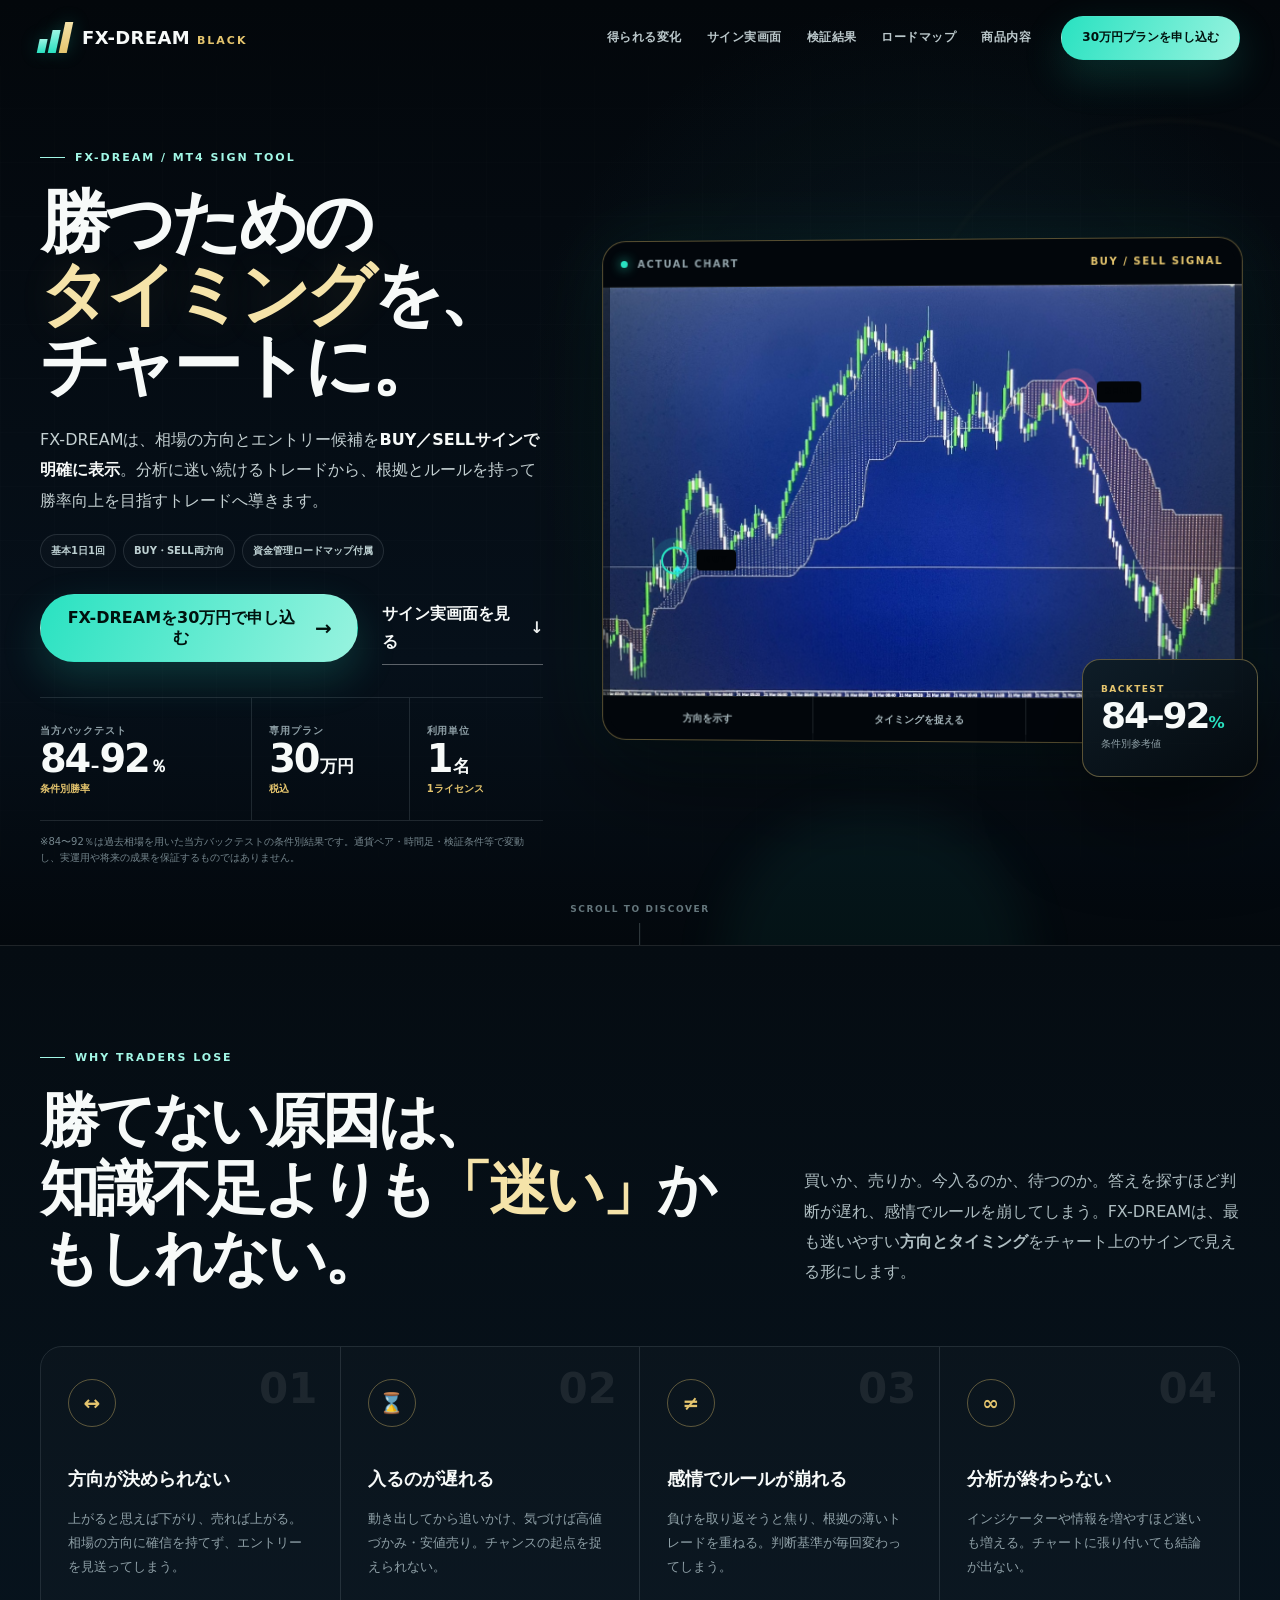
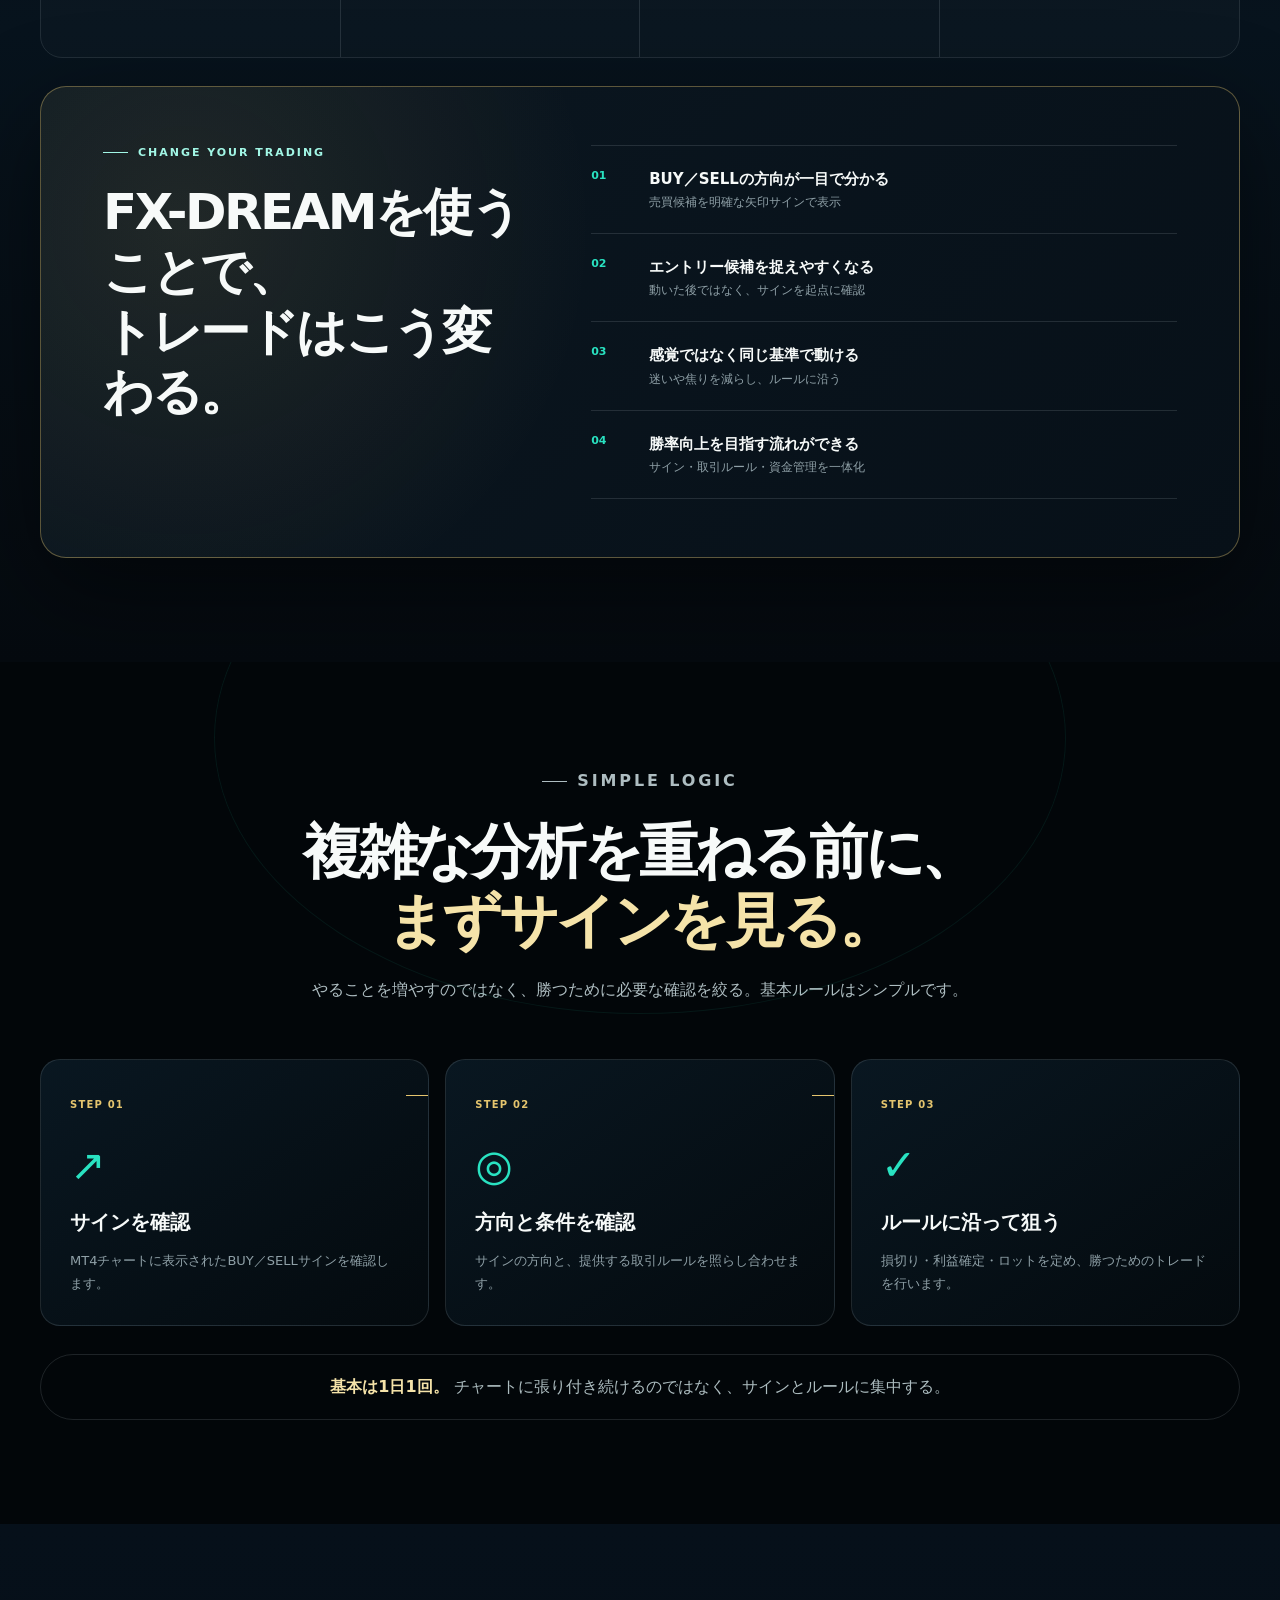
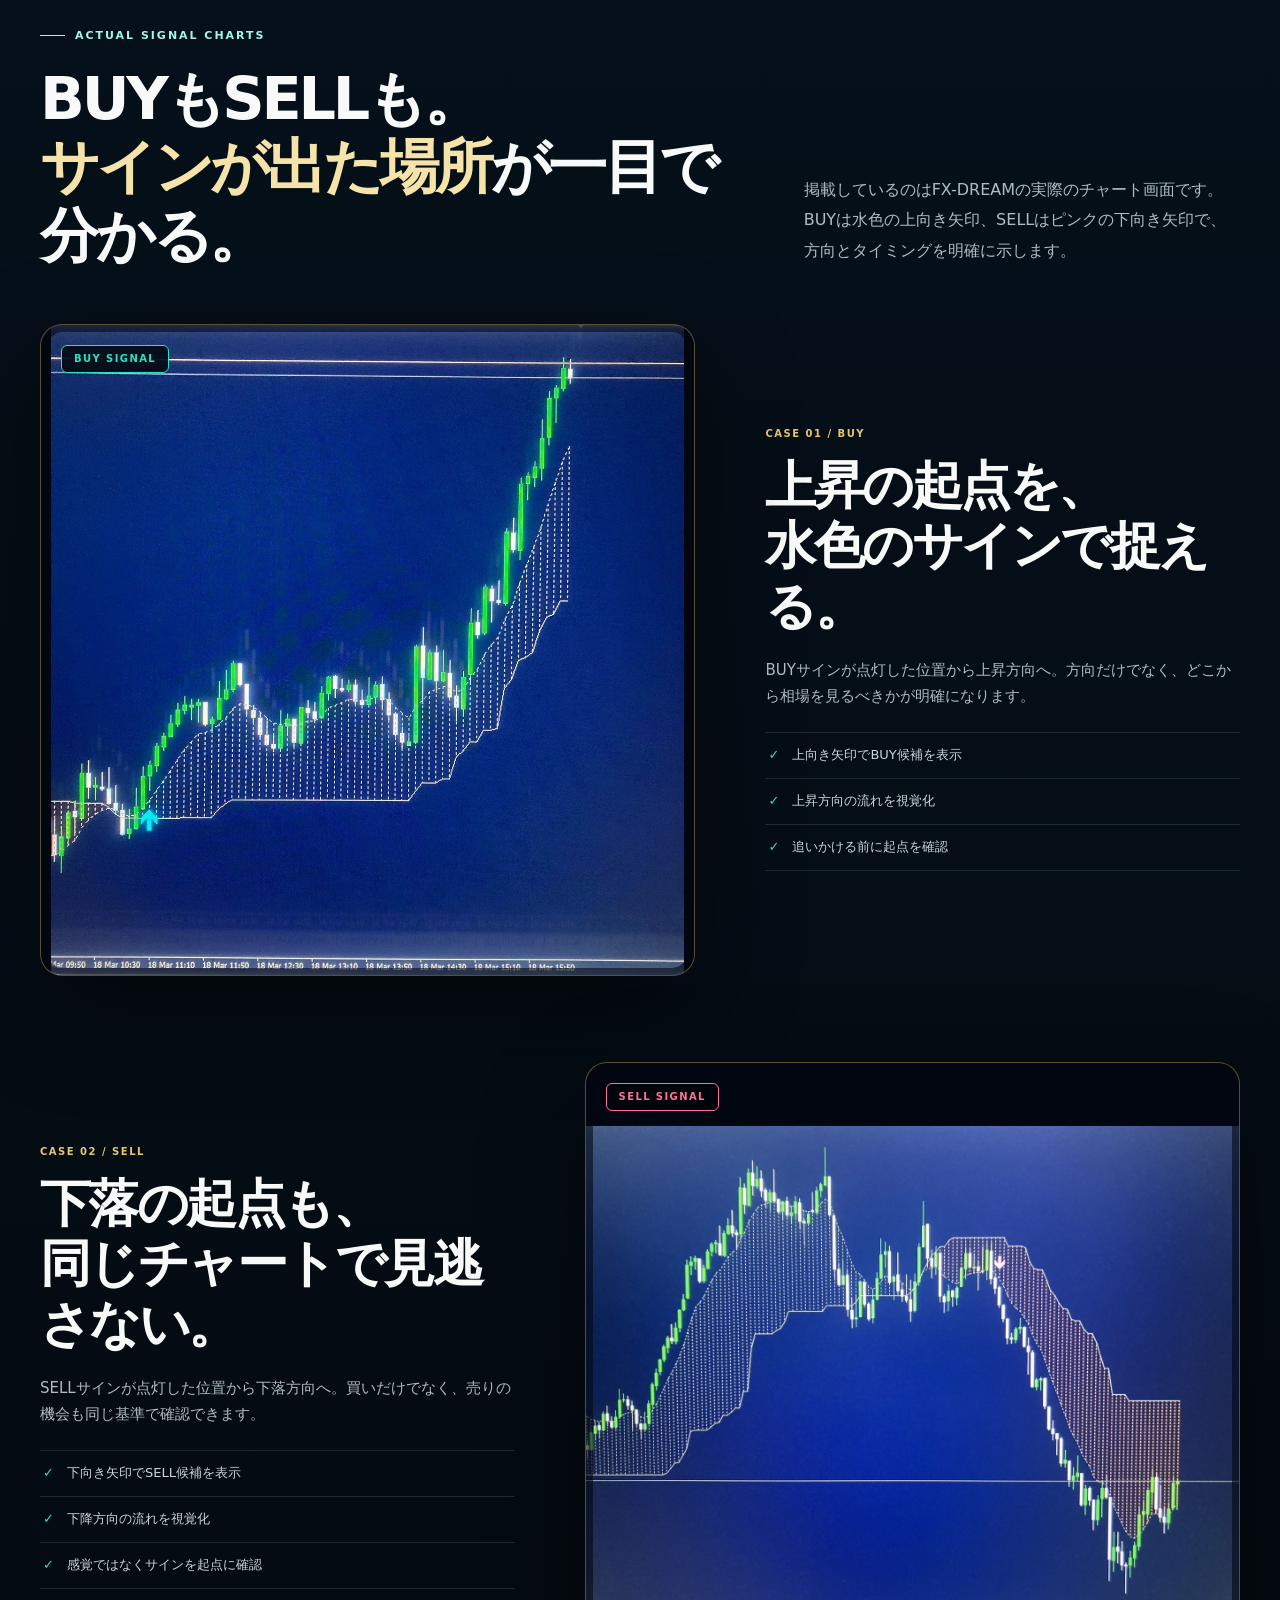
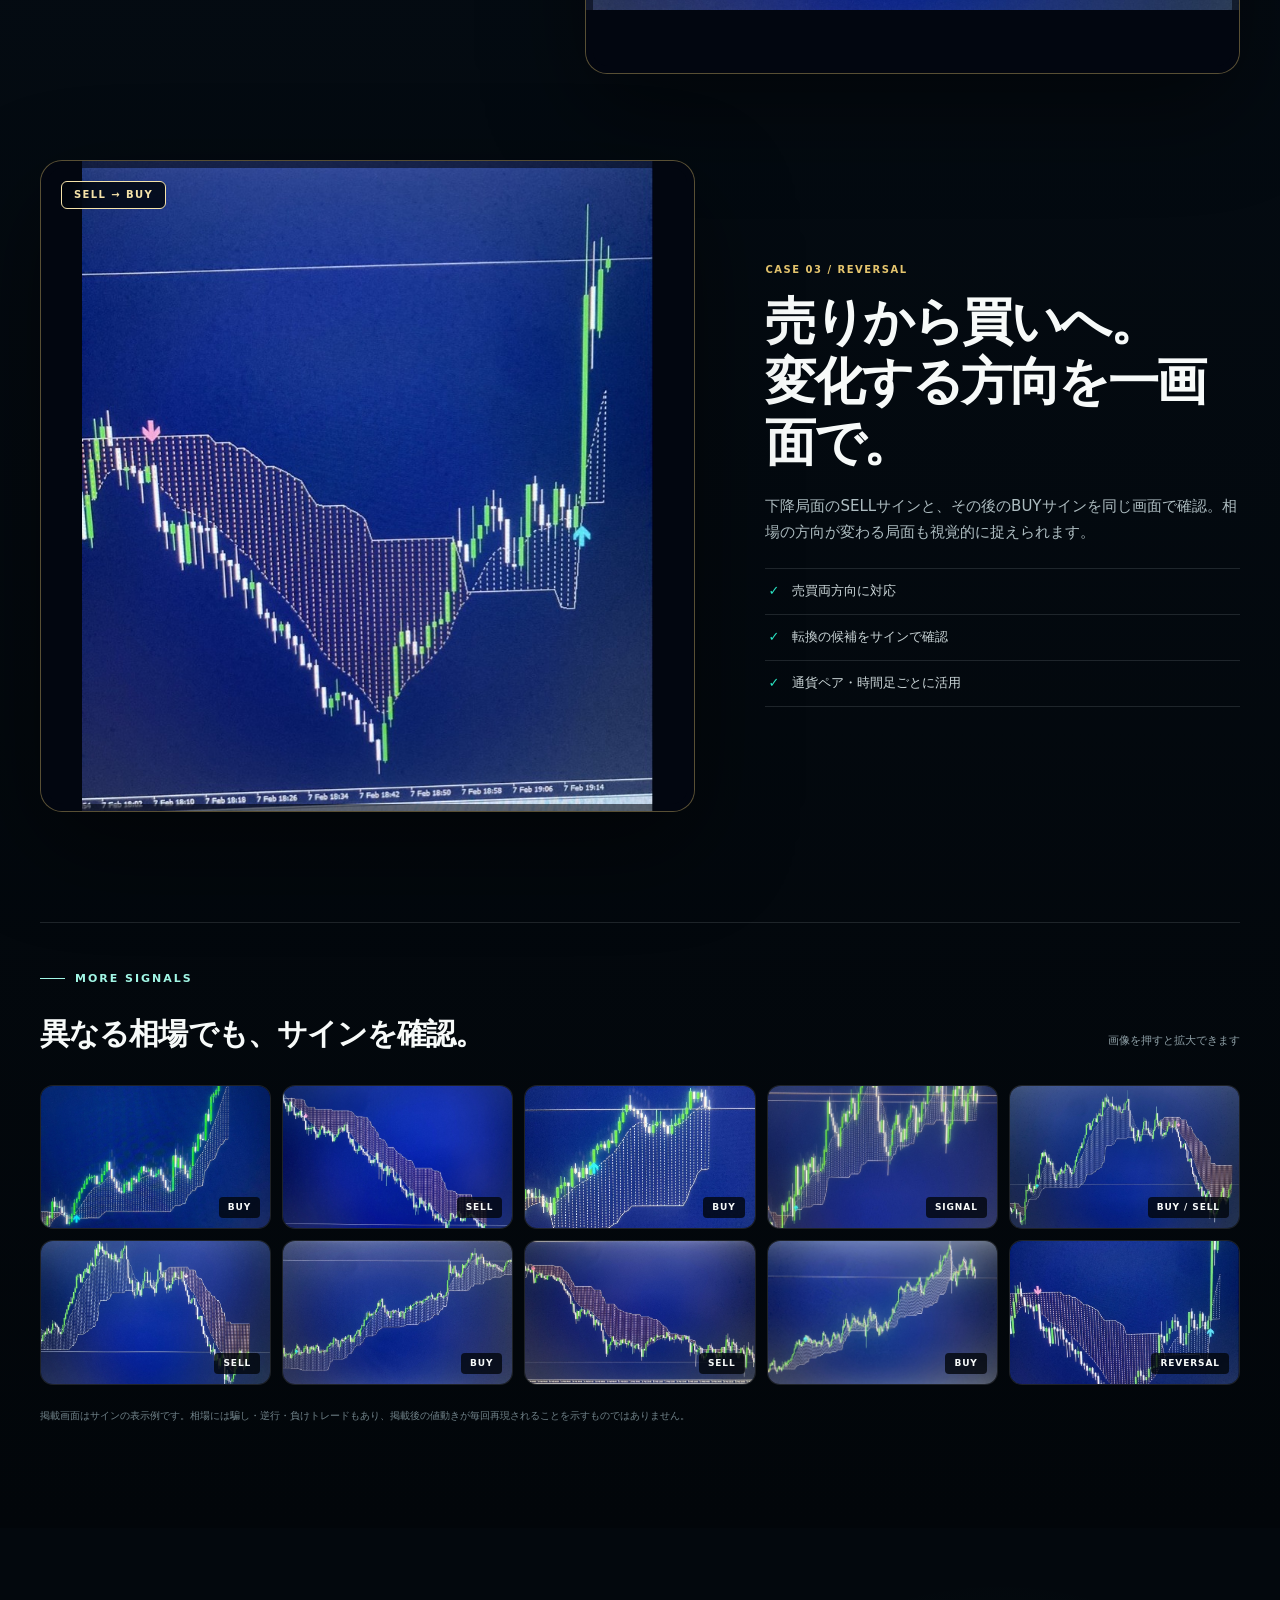
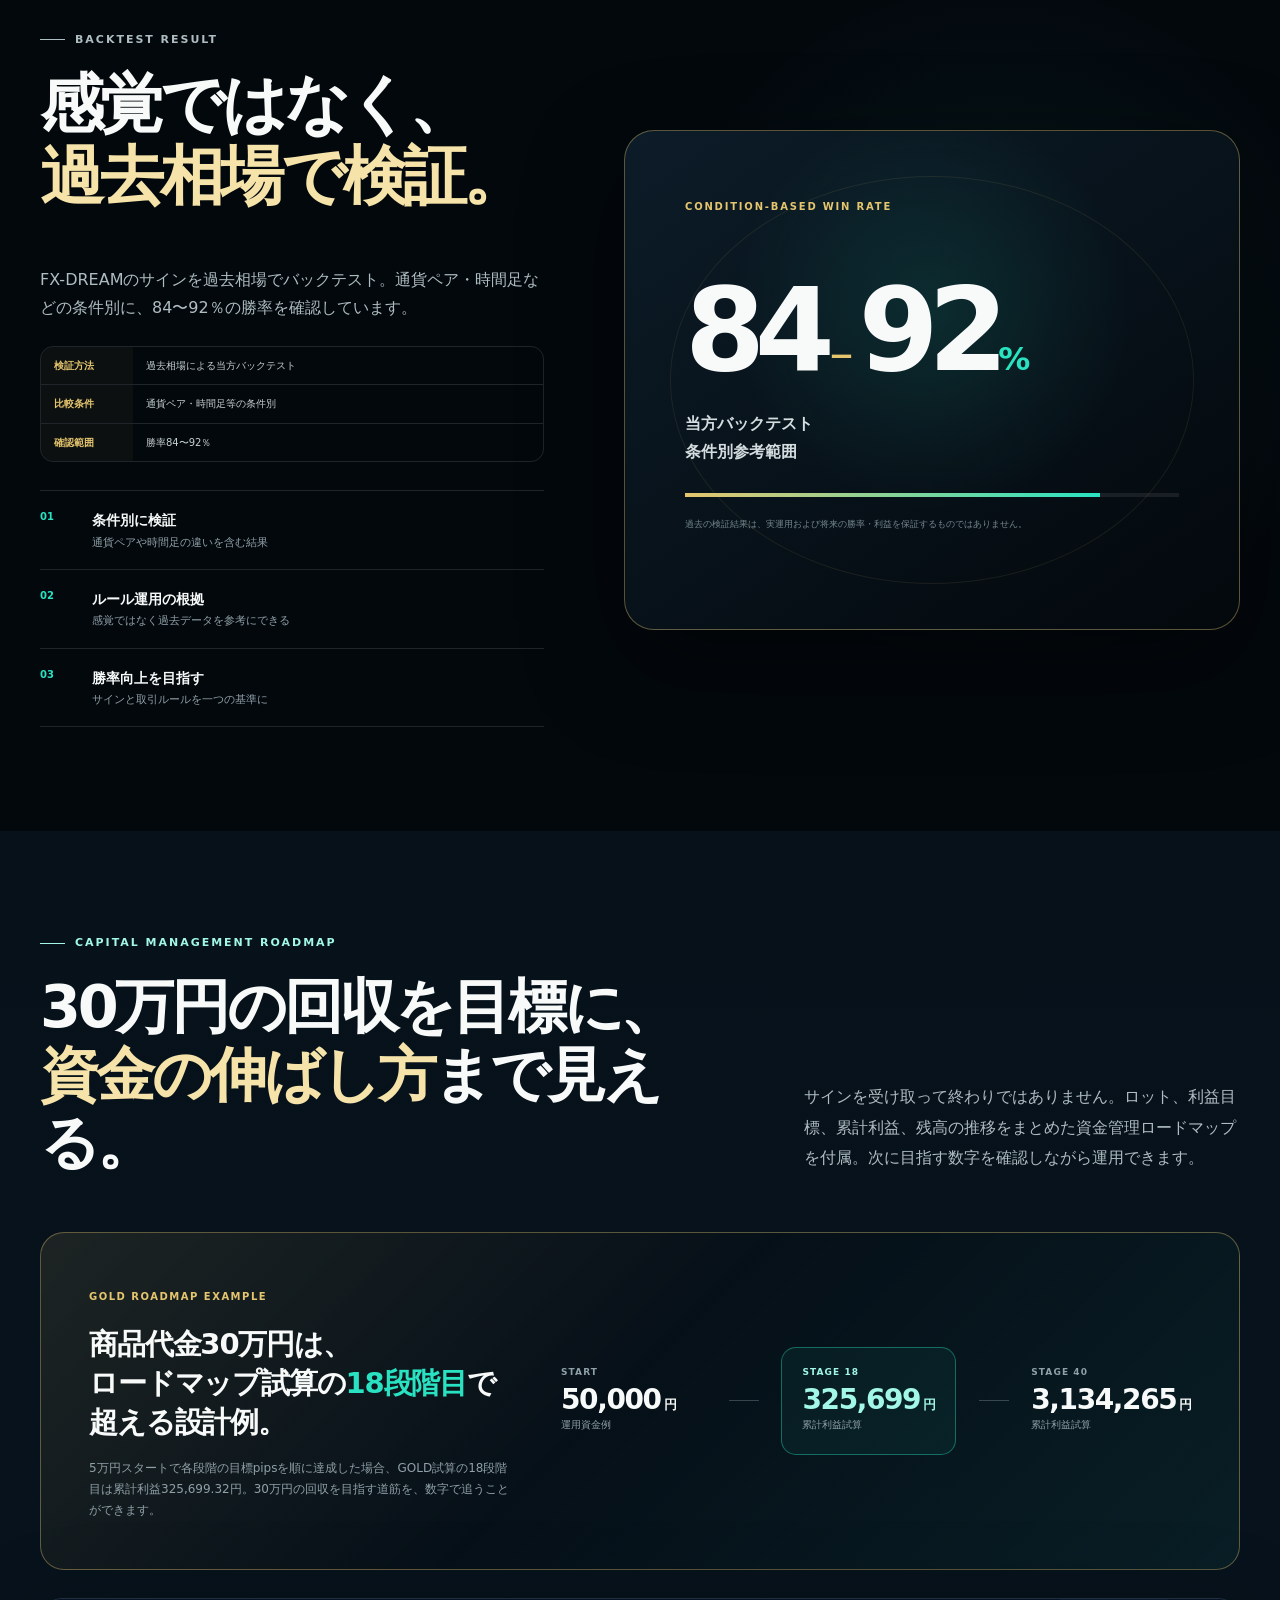
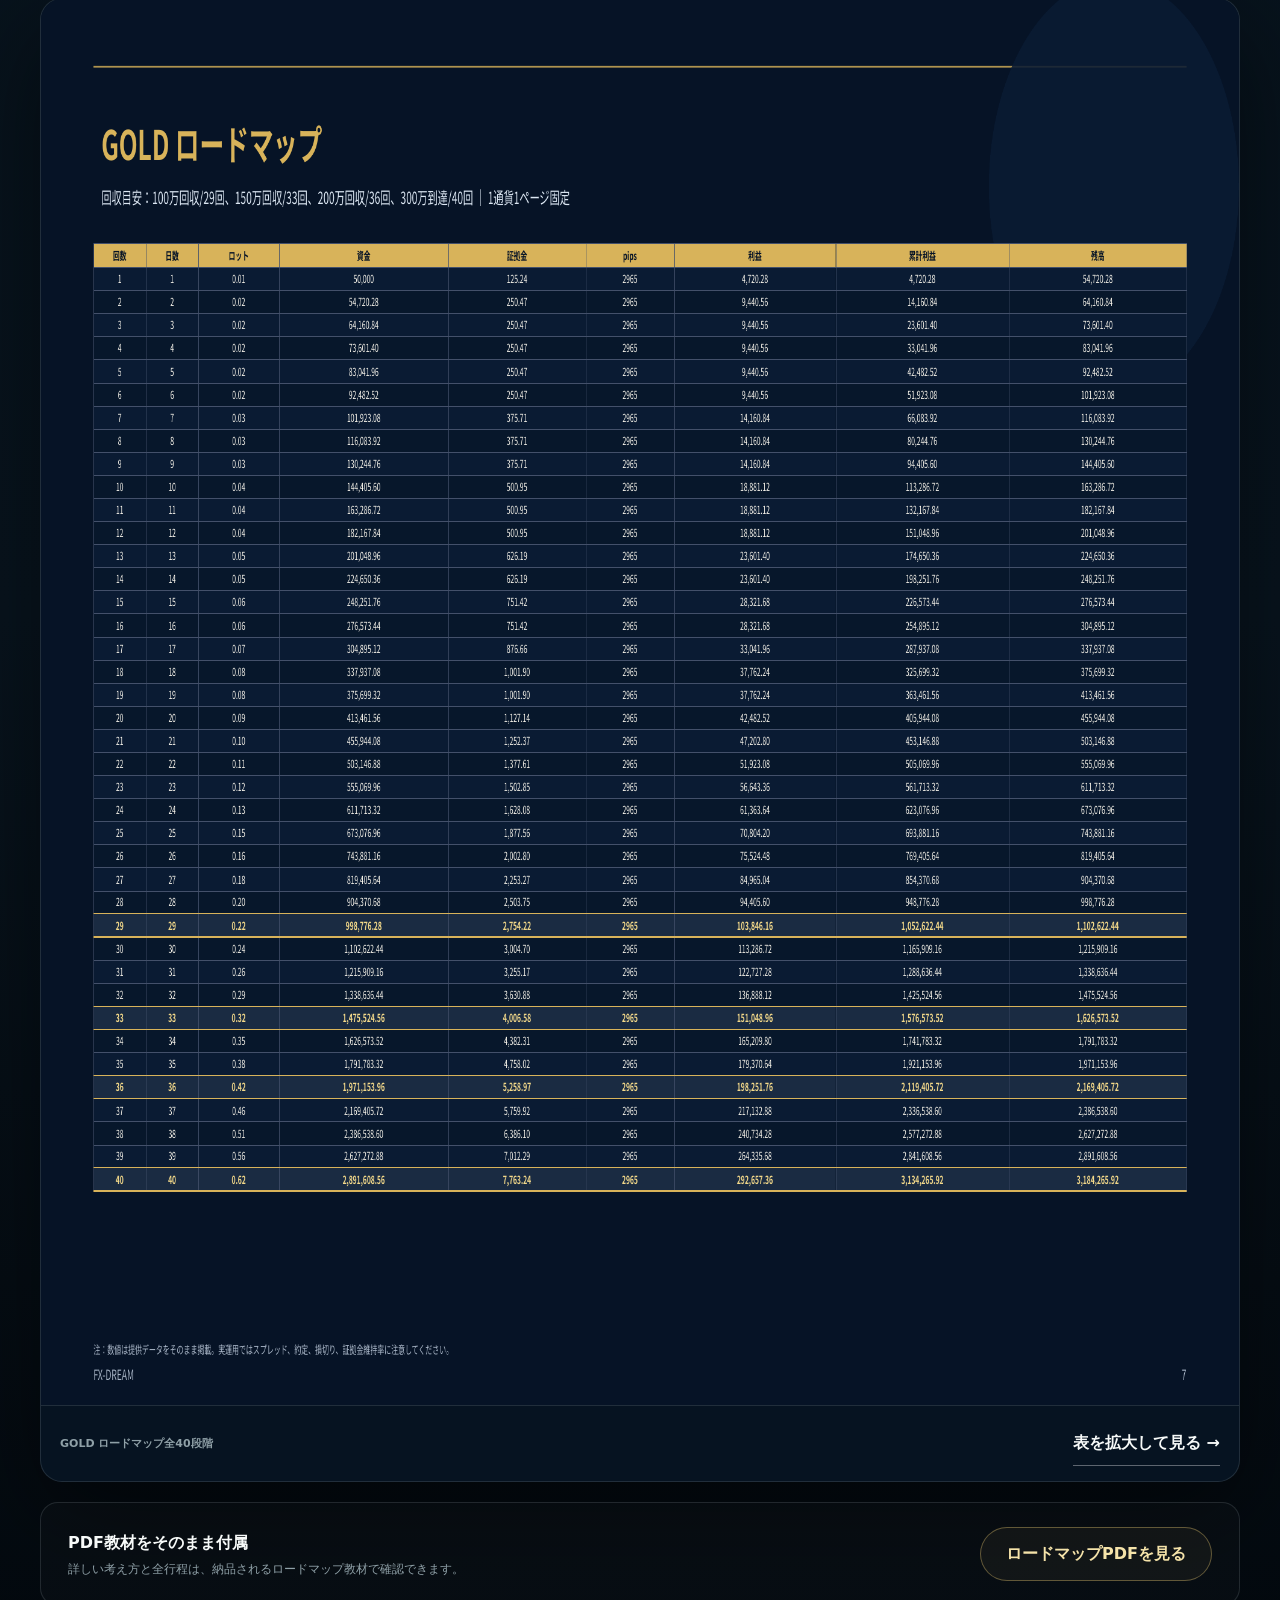
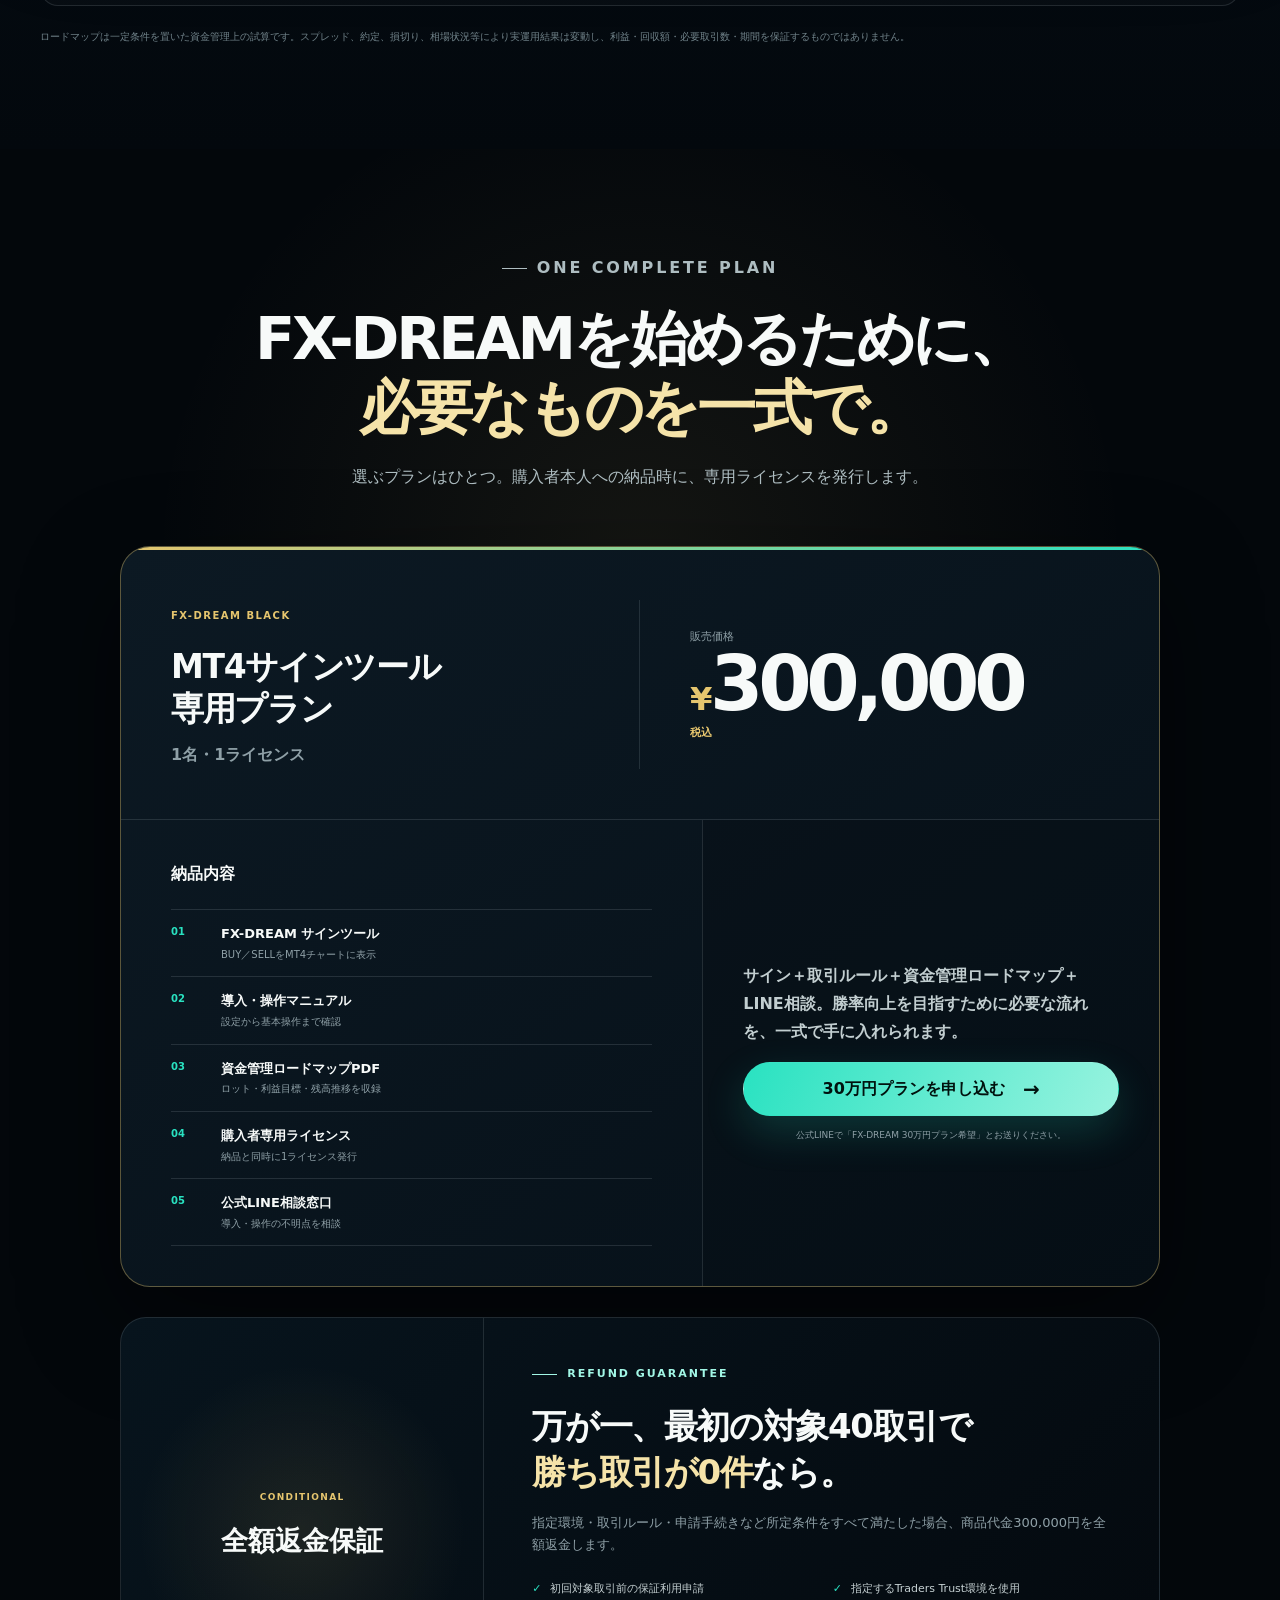
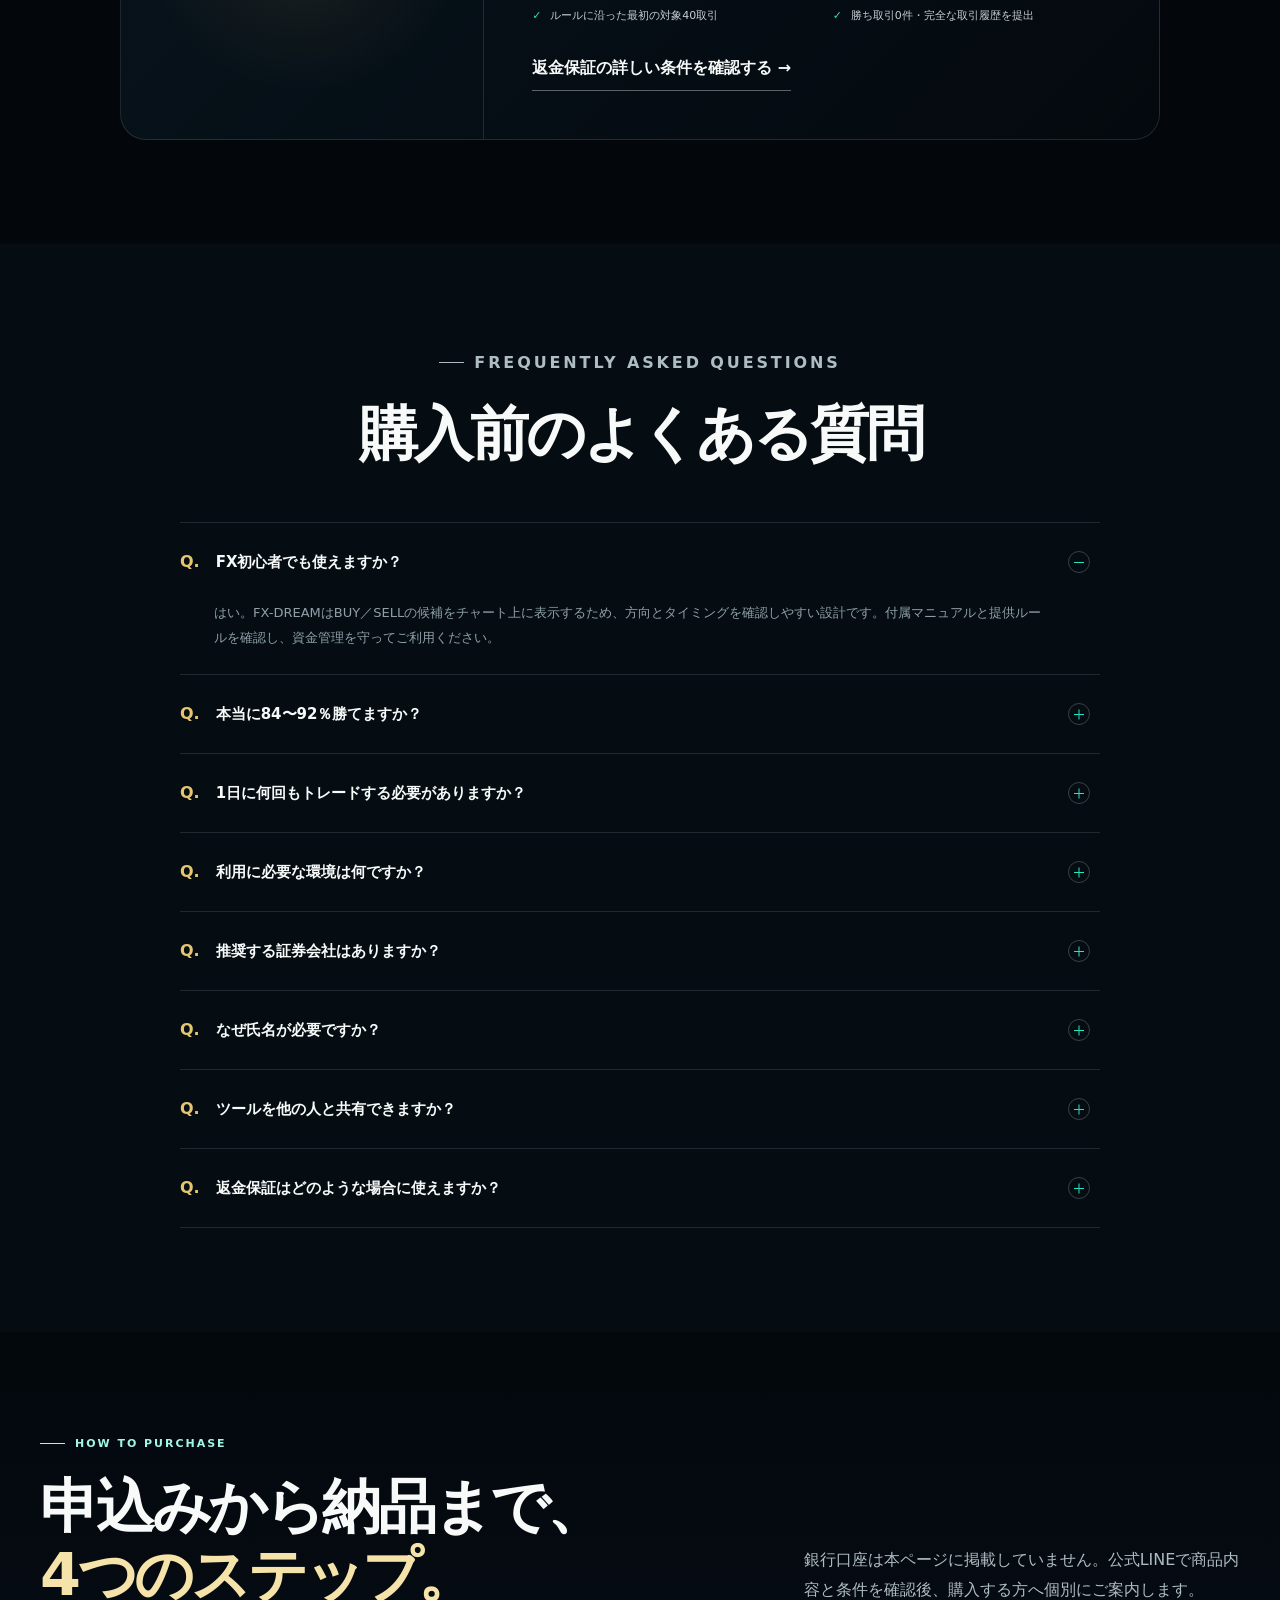
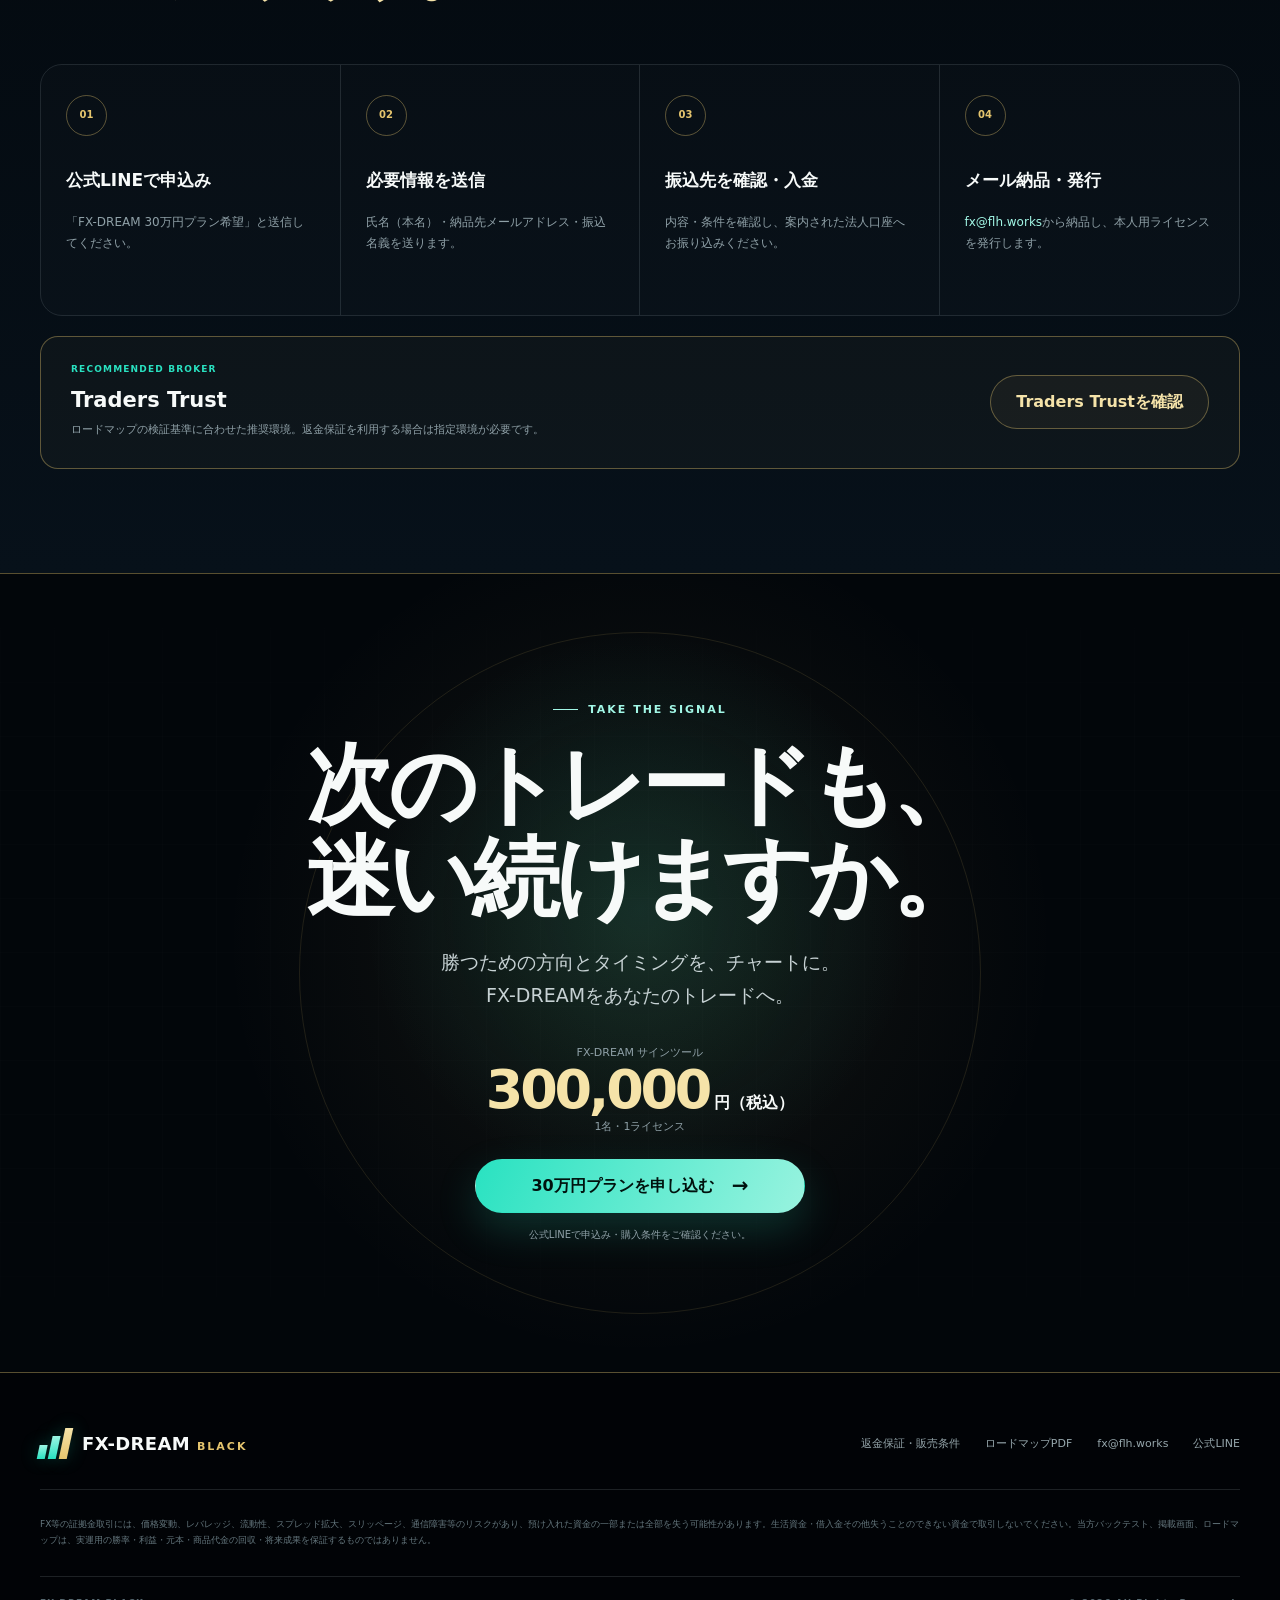
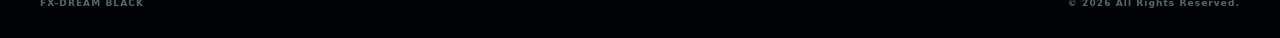
==== commit 4be6e693: "Rebuild FX-DREAM BLACK as sales-focused landing page" ====
--- a/index.html
+++ b/index.html
@@ -3,283 +3,221 @@
 <head>
   <meta charset="utf-8">
   <meta name="viewport" content="width=device-width, initial-scale=1, viewport-fit=cover">
-  <meta name="robots" content="noindex,nofollow,noarchive,nosnippet">
-  <meta name="googlebot" content="noindex,nofollow,noarchive,nosnippet">
-  <meta name="description" content="FX-DREAM BLACK｜紹介者経由の専用プレゼンページ。FX-DREAMの実際のサイン画面、当方バックテスト参考値、資金管理ロードマップ、30万円専用プランをご案内します。">
-  <meta name="theme-color" content="#030912">
-  <title>FX-DREAM BLACK｜実画面でわかるMT4サインツール【紹介者経由の専用案内】</title>
-  <link rel="stylesheet" href="assets/css/styles.css?v=20260831-v6">
-  <script src="assets/js/main.js?v=20260831-v6" defer></script>
+  <meta name="description" content="FX-DREAM BLACKは、BUY／SELLのエントリー候補をMT4チャート上に表示し、勝率向上を目指すためのFXサインツールです。当方バックテスト条件別84〜92％、30万円・1名1ライセンス。">
+  <meta name="theme-color" content="#05080d">
+  <meta property="og:title" content="FX-DREAM BLACK｜勝つためのタイミングを、チャートに。">
+  <meta property="og:description" content="方向とエントリーの迷いを減らし、ルールに沿ったトレードで勝率向上を目指すMT4サインツール。">
+  <meta property="og:type" content="website">
+  <title>FX-DREAM BLACK｜勝率向上を目指すMT4サインツール</title>
+  <link rel="stylesheet" href="assets/css/styles.css?v=20260831-v7">
+  <script src="assets/js/main.js?v=20260831-v7" defer></script>
 </head>
 <body>
   <a class="skip-link" href="#main">本文へ移動</a>
 
-  <header class="site-header" aria-label="ページ上部">
-    <div class="header-progress" aria-hidden="true"><span id="progress-bar"></span></div>
+  <header class="site-header" data-header>
     <div class="container header-inner">
-      <a class="brand" href="#top" aria-label="FX-DREAM BLACK ページ上部へ">
-        <span class="brand-symbol" aria-hidden="true"><i></i><i></i><i></i></span>
-        <span class="brand-copy"><strong>FX-DREAM <em>BLACK</em></strong><span>PRIVATE PRESENTATION</span></span>
+      <a class="brand" href="#top" aria-label="FX-DREAM BLACK トップへ">
+        <span class="brand-mark" aria-hidden="true"><i></i><i></i><i></i></span>
+        <span class="brand-name"><strong>FX-DREAM</strong><em>BLACK</em></span>
       </a>
-      <button class="menu-button" type="button" aria-label="メニューを開く" aria-expanded="false" aria-controls="global-nav"><span></span></button>
-      <nav aria-label="ページ内メニュー">
-        <ul class="nav-list" id="global-nav">
-          <li><a href="#screens">実画面</a></li>
-          <li><a href="#backtest">検証</a></li>
-          <li><a href="#roadmap">ロードマップ</a></li>
-          <li><a href="#offer">専用プラン</a></li>
-          <li><a href="#flow">購入手順</a></li>
-          <li><a class="nav-cta" href="https://lin.ee/Pple6nd" target="_blank" rel="noopener noreferrer">公式LINE</a></li>
-        </ul>
+      <nav class="desktop-nav" aria-label="メインメニュー">
+        <a href="#benefits">得られる変化</a><a href="#screens">サイン実画面</a><a href="#evidence">検証結果</a><a href="#roadmap">ロードマップ</a><a href="#plan">商品内容</a>
       </nav>
+      <a class="button header-cta" href="https://lin.ee/Pple6nd" target="_blank" rel="noopener noreferrer">30万円プランを申し込む</a>
+      <button class="menu-button" type="button" aria-label="メニューを開く" aria-expanded="false" data-menu-button><span></span><span></span></button>
     </div>
+    <nav class="mobile-nav" aria-label="モバイルメニュー" data-mobile-nav>
+      <a href="#benefits">得られる変化</a><a href="#screens">サイン実画面</a><a href="#evidence">検証結果</a><a href="#roadmap">ロードマップ</a><a href="#plan">商品内容</a><a href="#flow">購入方法</a>
+    </nav>
   </header>
 
   <main id="main">
     <section class="hero" id="top" aria-labelledby="hero-title">
-      <div class="container hero-shell">
-        <div class="hero-copy">
-          <p class="eyebrow">INTRODUCER-ONLY PRESENTATION</p>
-          <h1 id="hero-title"><span>当方バックテストで、</span><strong><small>条件別</small>84–92％。</strong><em>そのサインを、実画面で。</em></h1>
-          <p class="hero-lead">FX-DREAMは、売買を検討する局面をMT4チャート上に表示し、裁量トレードの判断を支えるサインツールです。</p>
-
-          <div class="hero-facts" aria-label="専用プランの要点">
-            <div><strong>300,000<small>円（税込）</small></strong><span>今回の専用プラン</span></div>
-            <div><strong>1名</strong><span>1ライセンス</span></div>
-            <div><strong>実画面</strong><span>紹介者が使用中</span></div>
-          </div>
-
-          <a class="button hero-button" href="#screens">まず、サインの見え方を確認する <span aria-hidden="true">↓</span></a>
-          <p class="hero-caveat">※84〜92％は過去相場を用いた当方バックテストの条件別参考範囲です。通貨ペア・時間足・検証条件等で変動し、実運用や将来の勝率・利益を保証しません。負け・騙し・連敗も発生します。</p>
-        </div>
-
-        <div class="hero-visual">
-          <button class="hero-screen gallery-trigger" type="button" data-full="assets/screens/focus-both.jpg" data-caption="実際のMT4画面：買い・売り双方のサイン表示例" aria-label="買い・売り双方のサイン画面を拡大する">
-            <span class="screen-chrome"><i></i><i></i><i></i><b>FX-DREAM / MT4</b></span>
-            <span class="annotated-frame natural-both">
-              <img src="assets/screens/focus-both.jpg" alt="FX-DREAMの買いと売り双方のサインが表示された実際のMT4画面" width="1000" height="751" fetchpriority="high">
-              <span class="signal-pin buy hero-buy"><b>BUY</b><i aria-hidden="true"></i></span>
-              <span class="signal-pin sell hero-sell"><b>SELL</b><i aria-hidden="true"></i></span>
-            </span>
-          </button>
-          <div class="visual-caption"><span><i aria-hidden="true"></i>実際のMT4表示画面</span><small>画像を押すと全体を拡大</small></div>
-        </div>
-      </div>
-      <div class="container hero-footnote">FX-DREAM BLACKは本専用案内ページの名称です。ご案内する商品はFX-DREAMサインツールです。</div>
-    </section>
-
-    <section class="presenter-band" aria-label="プレゼンの進め方">
-      <div class="container presenter-inner">
-        <div class="presenter-number">01</div>
-        <div><p class="eyebrow">LIVE DEMONSTRATION</p><h2>ここで、紹介者のMT4実画面をご覧ください。</h2><p>確認するのは、サインが出る位置・売買の方向・最終判断を本人が行うこと。この3点です。</p></div>
-        <div class="presenter-badge"><span>紹介者</span><strong>現在使用中</strong></div>
-      </div>
-    </section>
-
-    <section class="section process-section" aria-labelledby="process-title">
-      <div class="container">
-        <header class="section-intro compact-intro">
-          <p class="eyebrow">SIGN → CHECK → DECIDE</p>
-          <h2 id="process-title">見る場所を絞る。<br>ルールで確かめる。<br><span>自分で決める。</span></h2>
-          <p>サインが出たら必ず注文する仕組みではありません。FX-DREAMは判断候補を視覚化し、利用者がルールと相場を確認するための共通の起点をつくります。</p>
+      <div class="hero-grid" aria-hidden="true"></div><div class="hero-orb orb-one" aria-hidden="true"></div><div class="hero-orb orb-two" aria-hidden="true"></div>
+      <div class="container hero-layout">
+        <div class="hero-copy reveal">
+          <p class="eyebrow"><span></span>FX-DREAM / MT4 SIGN TOOL</p>
+          <h1 id="hero-title">勝つための<br><em>タイミング</em>を、<br>チャートに。</h1>
+          <p class="hero-lead">FX-DREAMは、相場の方向とエントリー候補を<strong>BUY／SELLサインで明確に表示</strong>。分析に迷い続けるトレードから、根拠とルールを持って勝率向上を目指すトレードへ導きます。</p>
+          <div class="hero-tags"><span>基本1日1回</span><span>BUY・SELL両方向</span><span>資金管理ロードマップ付属</span></div>
+          <div class="hero-actions"><a class="button button-primary" href="https://lin.ee/Pple6nd" target="_blank" rel="noopener noreferrer">FX-DREAMを30万円で申し込む<span aria-hidden="true">→</span></a><a class="text-button" href="#screens">サイン実画面を見る<span aria-hidden="true">↓</span></a></div>
+          <div class="hero-stats" aria-label="商品概要">
+            <div><span>当方バックテスト</span><strong>84<small>–</small>92<small>％</small></strong><em>条件別勝率</em></div>
+            <div><span>専用プラン</span><strong>30<small>万円</small></strong><em>税込</em></div>
+            <div><span>利用単位</span><strong>1<small>名</small></strong><em>1ライセンス</em></div>
+          </div>
+          <p class="micro-note">※84〜92％は過去相場を用いた当方バックテストの条件別結果です。通貨ペア・時間足・検証条件等で変動し、実運用や将来の成果を保証するものではありません。</p>
+        </div>
+
+        <div class="hero-visual reveal" data-delay="120">
+          <div class="chart-shell">
+            <div class="chart-shell-top"><span class="live-dot"></span><strong>ACTUAL CHART</strong><em>BUY / SELL SIGNAL</em></div>
+            <div class="chart-stage">
+              <img src="assets/charts/hero.jpg" alt="FX-DREAMのBUYサインとSELLサインが表示されたチャート実画面" width="1477" height="950" fetchpriority="high">
+              <span class="signal-pin pin-buy" aria-label="BUYサインの位置"><i></i><b>BUY</b></span><span class="signal-pin pin-sell" aria-label="SELLサインの位置"><i></i><b>SELL</b></span>
+            </div>
+            <div class="chart-shell-bottom"><span>方向を示す</span><span>タイミングを捉える</span><span>迷いを減らす</span></div>
+          </div>
+          <div class="floating-proof"><span>BACKTEST</span><strong>84–92<small>%</small></strong><em>条件別参考値</em></div>
+        </div>
+      </div>
+      <div class="hero-bottom-line" aria-hidden="true"><span>SCROLL TO DISCOVER</span></div>
+    </section>
+
+    <section class="problem-section section" id="benefits" aria-labelledby="problem-title">
+      <div class="container">
+        <header class="section-heading split-heading reveal">
+          <div><p class="eyebrow"><span></span>WHY TRADERS LOSE</p><h2 id="problem-title">勝てない原因は、<br>知識不足よりも<span>「迷い」</span>かもしれない。</h2></div>
+          <p>買いか、売りか。今入るのか、待つのか。答えを探すほど判断が遅れ、感情でルールを崩してしまう。FX-DREAMは、最も迷いやすい<strong>方向とタイミング</strong>をチャート上のサインで見える形にします。</p>
         </header>
-
-        <ol class="process-grid">
-          <li><span class="process-index">01</span><strong>SIGN</strong><h3>候補を表示</h3><p>条件に該当する局面を、MT4チャート上のサインとして確認します。</p></li>
-          <li><span class="process-index">02</span><strong>CHECK</strong><h3>ルールを照合</h3><p>相場状況、損切り、利益確定、資金管理の条件と照らし合わせます。</p></li>
-          <li><span class="process-index">03</span><strong>DECIDE</strong><h3>本人が判断</h3><p>注文・見送り・決済・ロットの最終判断は、利用者自身が行います。</p></li>
+        <div class="pain-grid">
+          <article class="pain-card reveal"><span>01</span><div class="pain-icon" aria-hidden="true">↔</div><h3>方向が決められない</h3><p>上がると思えば下がり、売れば上がる。相場の方向に確信を持てず、エントリーを見送ってしまう。</p></article>
+          <article class="pain-card reveal" data-delay="70"><span>02</span><div class="pain-icon" aria-hidden="true">⌛</div><h3>入るのが遅れる</h3><p>動き出してから追いかけ、気づけば高値づかみ・安値売り。チャンスの起点を捉えられない。</p></article>
+          <article class="pain-card reveal" data-delay="140"><span>03</span><div class="pain-icon" aria-hidden="true">≠</div><h3>感情でルールが崩れる</h3><p>負けを取り返そうと焦り、根拠の薄いトレードを重ねる。判断基準が毎回変わってしまう。</p></article>
+          <article class="pain-card reveal" data-delay="210"><span>04</span><div class="pain-icon" aria-hidden="true">∞</div><h3>分析が終わらない</h3><p>インジケーターや情報を増やすほど迷いも増える。チャートに張り付いても結論が出ない。</p></article>
+        </div>
+        <div class="transformation reveal">
+          <div class="transform-copy"><p class="eyebrow"><span></span>CHANGE YOUR TRADING</p><h2>FX-DREAMを使うことで、<br>トレードはこう変わる。</h2></div>
+          <div class="benefit-list">
+            <div><i>01</i><p><strong>BUY／SELLの方向が一目で分かる</strong><span>売買候補を明確な矢印サインで表示</span></p></div>
+            <div><i>02</i><p><strong>エントリー候補を捉えやすくなる</strong><span>動いた後ではなく、サインを起点に確認</span></p></div>
+            <div><i>03</i><p><strong>感覚ではなく同じ基準で動ける</strong><span>迷いや焦りを減らし、ルールに沿う</span></p></div>
+            <div><i>04</i><p><strong>勝率向上を目指す流れができる</strong><span>サイン・取引ルール・資金管理を一体化</span></p></div>
+          </div>
+        </div>
+      </div>
+    </section>
+
+    <section class="logic-section section" aria-labelledby="logic-title">
+      <div class="container">
+        <header class="section-heading center-heading reveal"><p class="eyebrow"><span></span>SIMPLE LOGIC</p><h2 id="logic-title">複雑な分析を重ねる前に、<br><span>まずサインを見る。</span></h2><p>やることを増やすのではなく、勝つために必要な確認を絞る。基本ルールはシンプルです。</p></header>
+        <ol class="logic-flow">
+          <li class="reveal"><span>STEP 01</span><i aria-hidden="true">↗</i><h3>サインを確認</h3><p>MT4チャートに表示されたBUY／SELLサインを確認します。</p></li>
+          <li class="reveal" data-delay="90"><span>STEP 02</span><i aria-hidden="true">◎</i><h3>方向と条件を確認</h3><p>サインの方向と、提供する取引ルールを照らし合わせます。</p></li>
+          <li class="reveal" data-delay="180"><span>STEP 03</span><i aria-hidden="true">✓</i><h3>ルールに沿って狙う</h3><p>損切り・利益確定・ロットを定め、勝つためのトレードを行います。</p></li>
         </ol>
-        <p class="process-note">自動売買EA・口座運用代行・利益を保証する仕組みではありません。</p>
-      </div>
-    </section>
-
-    <section class="section screens-section" id="screens" aria-labelledby="screens-title">
-      <div class="container">
-        <header class="section-intro center-intro">
-          <p class="eyebrow">ACTUAL SIGNAL SCREENS</p>
-          <h2 id="screens-title">サインは、こう見える。</h2>
-          <p>説明用に作ったイメージではなく、実際のMT4表示画面です。リングは掲載画面内のサイン位置を見つけやすくするための注釈です。</p>
-          <div class="signal-legend" aria-label="サインの凡例"><span class="buy"><i></i>BUY候補</span><span class="sell"><i></i>SELL候補</span></div>
+        <p class="logic-tagline reveal"><strong>基本は1日1回。</strong> チャートに張り付き続けるのではなく、サインとルールに集中する。</p>
+      </div>
+    </section>
+
+    <section class="screens-section section" id="screens" aria-labelledby="screens-title">
+      <div class="container">
+        <header class="section-heading split-heading reveal">
+          <div><p class="eyebrow"><span></span>ACTUAL SIGNAL CHARTS</p><h2 id="screens-title">BUYもSELLも。<br><span>サインが出た場所</span>が一目で分かる。</h2></div>
+          <p>掲載しているのはFX-DREAMの実際のチャート画面です。BUYは水色の上向き矢印、SELLはピンクの下向き矢印で、方向とタイミングを明確に示します。</p>
         </header>
 
-        <article class="screen-story buy-story">
-          <div class="story-copy"><span class="story-no">CASE 01</span><p class="story-label buy">BUY SIGNAL</p><h3>買いを検討する局面を、<br>一目で捉える。</h3><p>チャート上に表示された買いサインを起点に、相場状況と提供ルールを確認します。サイン後の値動きは結果の保証ではなく、この画面も利益実績を示すものではありません。</p><button class="text-link gallery-trigger" type="button" data-full="assets/screens/focus-buy.jpg" data-caption="買いサインの実画面を全体表示">元画像を拡大して確認 →</button></div>
-          <button class="proof-screen gallery-trigger" type="button" data-full="assets/screens/focus-buy.jpg" data-caption="実際のMT4画面：買いサインの表示位置" aria-label="買いサイン画面を拡大する">
-            <span class="annotated-frame natural-buy"><img src="assets/screens/focus-buy.jpg" alt="FX-DREAMの買いサインが表示された実際のMT4画面" width="965" height="1000" loading="lazy"><span class="signal-pin buy case-buy"><b>BUY</b><i aria-hidden="true"></i></span></span>
-          </button>
+        <article class="signal-feature signal-buy reveal">
+          <div class="signal-image portrait"><img src="assets/charts/buy.jpg" alt="水色のBUYサイン点灯後に上昇したチャート実画面" width="1256" height="1290" loading="lazy"><span class="image-label buy-label">BUY SIGNAL</span></div>
+          <div class="signal-copy"><span>CASE 01 / BUY</span><h3>上昇の起点を、<br>水色のサインで捉える。</h3><p>BUYサインが点灯した位置から上昇方向へ。方向だけでなく、どこから相場を見るべきかが明確になります。</p><ul><li>上向き矢印でBUY候補を表示</li><li>上昇方向の流れを視覚化</li><li>追いかける前に起点を確認</li></ul></div>
         </article>
-
-        <article class="screen-story sell-story reverse">
-          <div class="story-copy"><span class="story-no">CASE 02</span><p class="story-label sell">SELL SIGNAL</p><h3>売りを検討する局面も、<br>同じ基準から。</h3><p>売りサインが表示された位置を確認し、その後はルールと相場を照合して本人が判断します。下落が続いた掲載例だけでなく、逆行や騙しが起こる可能性もあります。</p><button class="text-link gallery-trigger" type="button" data-full="assets/screens/focus-sell.jpg" data-caption="売りサインの実画面を全体表示">元画像を拡大して確認 →</button></div>
-          <button class="proof-screen landscape gallery-trigger" type="button" data-full="assets/screens/focus-sell.jpg" data-caption="実際のMT4画面：売りサインの表示位置" aria-label="売りサイン画面を拡大する">
-            <span class="annotated-frame natural-sell"><img src="assets/screens/focus-sell.jpg" alt="FX-DREAMの売りサインが表示された実際のMT4画面" width="1000" height="751" loading="lazy"><span class="signal-pin sell case-sell"><b>SELL</b><i aria-hidden="true"></i></span></span>
-          </button>
+        <article class="signal-feature signal-sell reverse reveal">
+          <div class="signal-image landscape"><img src="assets/charts/sell.jpg" alt="ピンクのSELLサイン点灯後に下落したチャート実画面" width="1477" height="1094" loading="lazy"><span class="image-label sell-label">SELL SIGNAL</span></div>
+          <div class="signal-copy"><span>CASE 02 / SELL</span><h3>下落の起点も、<br>同じチャートで見逃さない。</h3><p>SELLサインが点灯した位置から下落方向へ。買いだけでなく、売りの機会も同じ基準で確認できます。</p><ul><li>下向き矢印でSELL候補を表示</li><li>下降方向の流れを視覚化</li><li>感覚ではなくサインを起点に確認</li></ul></div>
         </article>
-
-        <article class="screen-story reversal-story">
-          <div class="story-copy"><span class="story-no">CASE 03</span><p class="story-label both">DIRECTION CHANGE</p><h3>売りから買いへ。<br>異なる局面を一画面で。</h3><p>同じチャート内でも、相場の変化に応じて異なる方向のサインが表示されます。どちらも「注文命令」ではなく、判断を始めるための候補です。</p><button class="text-link gallery-trigger" type="button" data-full="assets/screens/focus-reversal.jpg" data-caption="売り・買い双方のサイン実画面を全体表示">元画像を拡大して確認 →</button></div>
-          <button class="proof-screen portrait gallery-trigger" type="button" data-full="assets/screens/focus-reversal.jpg" data-caption="実際のMT4画面：売り・買い双方のサイン表示位置" aria-label="売り・買い双方のサイン画面を拡大する">
-            <span class="annotated-frame natural-reversal"><img src="assets/screens/focus-reversal.jpg" alt="FX-DREAMの売りサインと買いサインが異なる局面で表示された実際のMT4画面" width="751" height="1000" loading="lazy"><span class="signal-pin sell reversal-sell"><b>SELL</b><i aria-hidden="true"></i></span><span class="signal-pin buy reversal-buy"><b>BUY</b><i aria-hidden="true"></i></span></span>
-          </button>
+        <article class="signal-feature signal-reversal reveal">
+          <div class="signal-image portrait"><img src="assets/charts/reversal.jpg" alt="SELLサインからBUYサインへの転換が表示されたチャート実画面" width="751" height="854" loading="lazy"><span class="image-label both-label">SELL → BUY</span></div>
+          <div class="signal-copy"><span>CASE 03 / REVERSAL</span><h3>売りから買いへ。<br>変化する方向を一画面で。</h3><p>下降局面のSELLサインと、その後のBUYサインを同じ画面で確認。相場の方向が変わる局面も視覚的に捉えられます。</p><ul><li>売買両方向に対応</li><li>転換の候補をサインで確認</li><li>通貨ペア・時間足ごとに活用</li></ul></div>
         </article>
-      </div>
-
-      <div class="screen-library">
-        <div class="container library-heading"><div><p class="eyebrow">SCREEN LIBRARY</p><h3>ほかの表示画面も、すべて確認できます。</h3></div><p>横にスクロール／画像を押して拡大</p></div>
-        <div class="gallery-rail" aria-label="サイン表示画面一覧">
-          <figure><button class="gallery-trigger" type="button" data-full="assets/screens/signal-01.jpg" data-caption="買いサイン表示例 01"><img src="assets/screens/signal-01.jpg" alt="FX-DREAM 買いサイン表示例 01" width="1256" height="1302" loading="lazy"></button><figcaption>BUY / 01</figcaption></figure>
-          <figure><button class="gallery-trigger" type="button" data-full="assets/screens/signal-02.jpg" data-caption="売りサイン表示例 02"><img src="assets/screens/signal-02.jpg" alt="FX-DREAM 売りサイン表示例 02" width="1477" height="1059" loading="lazy"></button><figcaption>SELL / 02</figcaption></figure>
-          <figure><button class="gallery-trigger" type="button" data-full="assets/screens/signal-03.jpg" data-caption="買いサイン表示例 03"><img src="assets/screens/signal-03.jpg" alt="FX-DREAM 買いサイン表示例 03" width="1108" height="1331" loading="lazy"></button><figcaption>BUY / 03</figcaption></figure>
-          <figure><button class="gallery-trigger" type="button" data-full="assets/screens/signal-04.jpg" data-caption="買いサイン表示例 04"><img src="assets/screens/signal-04.jpg" alt="FX-DREAM 買いサイン表示例 04" width="1108" height="1348" loading="lazy"></button><figcaption>BUY / 04</figcaption></figure>
-          <figure><button class="gallery-trigger" type="button" data-full="assets/screens/signal-05.jpg" data-caption="買い・売り双方のサイン表示例 05"><img src="assets/screens/signal-05.jpg" alt="FX-DREAM 買いと売り双方のサイン表示例 05" width="1477" height="1042" loading="lazy"></button><figcaption>BUY + SELL / 05</figcaption></figure>
-          <figure><button class="gallery-trigger" type="button" data-full="assets/screens/signal-06.jpg" data-caption="売りサイン表示例 06"><img src="assets/screens/signal-06.jpg" alt="FX-DREAM 売りサイン表示例 06" width="1477" height="1108" loading="lazy"></button><figcaption>SELL / 06</figcaption></figure>
-          <figure><button class="gallery-trigger" type="button" data-full="assets/screens/signal-07.jpg" data-caption="買いサイン表示例 07"><img src="assets/screens/signal-07.jpg" alt="FX-DREAM 買いサイン表示例 07" width="1477" height="973" loading="lazy"></button><figcaption>BUY / 07</figcaption></figure>
-          <figure><button class="gallery-trigger" type="button" data-full="assets/screens/signal-08.jpg" data-caption="売りサイン表示例 08"><img src="assets/screens/signal-08.jpg" alt="FX-DREAM 売りサイン表示例 08" width="1477" height="858" loading="lazy"></button><figcaption>SELL / 08</figcaption></figure>
-          <figure><button class="gallery-trigger" type="button" data-full="assets/screens/signal-09.jpg" data-caption="買いサイン表示例 09"><img src="assets/screens/signal-09.jpg" alt="FX-DREAM 買いサイン表示例 09" width="1000" height="751" loading="lazy"></button><figcaption>BUY / 09</figcaption></figure>
-          <figure><button class="gallery-trigger" type="button" data-full="assets/screens/signal-10.jpg" data-caption="売り・買い双方のサイン表示例 10"><img src="assets/screens/signal-10.jpg" alt="FX-DREAM 売りと買い双方のサイン表示例 10" width="751" height="1000" loading="lazy"></button><figcaption>SELL + BUY / 10</figcaption></figure>
-        </div>
-        <p class="container evidence-note">掲載画面はサインの表示位置と見え方を説明するもので、取引履歴・利益実績・将来成果を示すものではありません。</p>
-      </div>
-    </section>
-
-    <section class="section backtest-section" id="backtest" aria-labelledby="backtest-title">
-      <div class="container backtest-grid">
-        <div class="backtest-number">
-          <p class="eyebrow">BACKTEST REFERENCE</p>
-          <div class="number-lockup"><span>84</span><i>–</i><span>92</span><small>%</small></div>
-          <h2 id="backtest-title">当方バックテストで確認した<br>条件別の参考範囲</h2>
-          <p>過去相場を用いた検証結果です。通貨ペア・時間足・検証期間・判定条件等によって数値は変動します。</p>
-        </div>
-        <div class="backtest-facts">
-          <article class="fact-card positive"><span>この数字が示すもの</span><h3>過去データ上の検証結果</h3><ul><li>当方が行ったバックテストの条件別範囲</li><li>サインツールを検討するための参考材料</li></ul></article>
-          <article class="fact-card caution"><span>この数字が示さないもの</span><h3>実運用・将来の保証</h3><ul><li>すべてのサインで勝てるという意味ではない</li><li>実運用の勝率・利益・元本・回収期間の保証ではない</li></ul></article>
-          <div class="loss-strip"><strong>負け・騙し・連敗はあります。</strong><p>スプレッド、約定、通信環境、判断の遅れ、ルール逸脱、ロット管理等も実運用の結果に影響します。</p></div>
-        </div>
-      </div>
-    </section>
-
-    <section class="section roadmap-section" id="roadmap" aria-labelledby="roadmap-title">
-      <div class="container">
-        <header class="section-intro roadmap-intro">
-          <div><p class="eyebrow">CAPITAL MANAGEMENT ROADMAP</p><h2 id="roadmap-title">30万円の利益目標を、<br><span>資金管理の道筋へ。</span></h2></div>
-          <p>5万円を起点とする教育用シミュレーションで、ロット・利益・累計利益・残高の推移を確認します。下は修正版PDFに掲載している実際のGOLD表です。</p>
-        </header>
-
-        <div class="roadmap-shell">
-          <div class="roadmap-scroll" tabindex="0" aria-label="GOLDロードマップ表。スマートフォンでは横にスクロールできます">
-            <button class="roadmap-visual gallery-trigger" type="button" data-full="assets/screens/roadmap-gold.png" data-caption="修正版PDF 7ページ：GOLDロードマップ実表" aria-label="GOLDロードマップ表を拡大する">
-              <img src="assets/screens/roadmap-gold.png" alt="修正版PDFに掲載されたGOLDロードマップ表" width="1988" height="1406" loading="lazy">
-              <span class="roadmap-marker"><i></i><b>18段階目</b><small>累計利益30万円超の教材上の目安</small></span>
-            </button>
-          </div>
-          <div class="roadmap-caption"><span>修正版PDF・GOLDロードマップ</span><small>画像を押すと全体を拡大</small></div>
-        </div>
-
-        <div class="milestone-grid" aria-label="累計利益30万円を超える教材上の目安段階">
-          <article class="featured"><span>GOLD</span><strong>18<small>段階目</small></strong></article>
-          <article><span>EURUSD</span><strong>20<small>段階目</small></strong></article>
-          <article><span>USDJPY</span><strong>21<small>段階目</small></strong></article>
-          <article><span>GBPJPY</span><strong>21<small>段階目</small></strong></article>
-        </div>
-
-        <div class="roadmap-truth">
-          <div><strong>利益30万円なら、残高基準は35万円。</strong><p>初期資金5万円を残したまま累積利益30万円を確保する場合の計算です。</p></div>
-          <div><strong>「段階」は取引回数・日数ではありません。</strong><p>各段階の利益目標へ連続して到達する仮定を含み、実際の必要取引数・期間は変わります。</p></div>
-        </div>
-        <div class="roadmap-actions"><a class="button secondary" href="assets/docs/FX-DREAM_資金管理_複利運用ロードマップ教材_修正版.pdf" target="_blank" rel="noopener noreferrer">ロードマップPDFを開く</a><p>損失・騙し・連敗・取引コスト等により、30万円の利益や商品代金の回収を保証するものではありません。</p></div>
-      </div>
-    </section>
-
-    <section class="section offer-section" id="offer" aria-labelledby="offer-title">
-      <div class="container">
-        <header class="section-intro center-intro offer-intro"><p class="eyebrow">PRIVATE ONE PLAN</p><h2 id="offer-title">専用プランは、ひとつだけ。</h2><p>購入者本人への納品と同時に、その方専用のライセンスを発行します。</p></header>
-
-        <div class="price-hero">
-          <div class="price-heading"><span>FX-DREAM サインツール</span><strong>300,000<small>円（税込）</small></strong><p>1名・1ライセンス ／ 納品時に発行</p></div>
-          <ul class="deliverables">
-            <li><span>01</span>FX-DREAM サインツール一式</li>
-            <li><span>02</span>導入・基本操作に必要な資料</li>
-            <li><span>03</span>資金管理・複利運用ロードマップPDF</li>
-            <li><span>04</span>購入者本人用ライセンス 1件</li>
-          </ul>
-        </div>
-        <p class="offer-note">Windows PC・VPS、MT4口座、証券口座、運用資金、自動売買、口座運用代行、個別の売買指示は含まれません。ライセンスの共有・譲渡・転売・再配布は禁止です。</p>
-
-        <div class="guarantee-block" aria-labelledby="guarantee-title">
-          <div class="guarantee-lead"><p class="eyebrow">CONDITIONAL REFUND GUARANTEE</p><h3 id="guarantee-title">最初の40取引で、<br><span>勝ち取引が<br>0件なら。</span></h3><p>条件をすべて満たした場合、商品代金30万円を返金します。無条件の返金保証ではありません。</p><a class="text-link" href="terms.html">返金保証・販売条件の全文 →</a></div>
-          <div class="guarantee-conditions">
-            <article><span>01</span><strong>事前申請</strong><p>初回の対象実取引前に保証利用を申し出て、開始確認を受ける。</p></article>
-            <article><span>02</span><strong>指定環境</strong><p>指定するTraders Trust環境と所定ルールを利用する。</p></article>
-            <article><span>03</span><strong>最初の40件</strong><p>時系列上の最初の対象40取引がすべて確定している。</p></article>
-            <article><span>04</span><strong>記録提出</strong><p>取引履歴等、審査に必要な記録を期限内に提出する。</p></article>
-          </div>
-          <div class="guarantee-warning"><strong>勝ち取引が1件でもあれば対象外。</strong><span>返金対象は商品代金のみ。取引損失・手数料・スワップ等は補償しません。40件目確定日から30暦日以内の申請が必要です。</span></div>
-        </div>
-      </div>
-    </section>
-
-    <section class="section roles-section" aria-labelledby="roles-title">
-      <div class="container">
-        <header class="section-intro roles-intro"><div><p class="eyebrow">CLEAR RESPONSIBILITY</p><h2 id="roles-title">代表者にお願いするのは、<br><span>紹介機会の判断</span>です。</h2></div><p>商品説明の機会を承認いただいた後も、購入条件・個人情報・支払・納品・保証はFLHが直接取り扱います。</p></header>
-        <div class="role-lanes">
-          <article><span class="role-index">01</span><p>グループ代表者</p><h3>紹介機会を判断</h3><ul><li>グループ内紹介の可否</li><li>プレゼン機会の確認</li></ul></article>
-          <article><span class="role-index">02</span><p>仲介者</p><h3>実画面で紹介</h3><ul><li>現在使用中のMT4画面を提示</li><li>本LPで内容と条件を説明</li></ul></article>
-          <article><span class="role-index">03</span><p>FLH</p><h3>販売実務を担当</h3><ul><li>正式受付・入金確認・納品</li><li>ライセンス・サポート・保証審査</li></ul></article>
-        </div>
-        <p class="role-note">仲介者は購入代金を預からず、返金可否を判断せず、特定の売買を個別に指示しません。</p>
-      </div>
-    </section>
-
-    <section class="section flow-section" id="flow" aria-labelledby="flow-title">
-      <div class="container">
-        <header class="section-intro flow-intro"><div><p class="eyebrow">PURCHASE FLOW</p><h2 id="flow-title">購入から納品まで、<br>FLHが直接対応します。</h2></div><p>銀行口座は本LPに掲載せず、商品内容と条件を確認した購入希望者へ公式LINEで個別にご案内します。</p></header>
+
+        <div class="gallery-block reveal">
+          <div class="gallery-heading"><div><p class="eyebrow"><span></span>MORE SIGNALS</p><h3>異なる相場でも、サインを確認。</h3></div><p>画像を押すと拡大できます</p></div>
+          <div class="gallery-grid">
+            <button class="gallery-item" type="button" data-image="assets/charts/gallery-01.jpg" data-caption="BUYサイン表示例"><img src="assets/charts/gallery-01.jpg" alt="BUYサインのチャート表示例" width="1256" height="1290" loading="lazy"><span>BUY</span></button>
+            <button class="gallery-item" type="button" data-image="assets/charts/gallery-02.jpg" data-caption="SELL方向のチャート表示例"><img src="assets/charts/gallery-02.jpg" alt="SELL方向のチャート表示例" width="1360" height="1024" loading="lazy"><span>SELL</span></button>
+            <button class="gallery-item" type="button" data-image="assets/charts/gallery-03.jpg" data-caption="上昇局面のサイン表示例"><img src="assets/charts/gallery-03.jpg" alt="上昇局面のサイン表示例" width="880" height="1305" loading="lazy"><span>BUY</span></button>
+            <button class="gallery-item" type="button" data-image="assets/charts/gallery-04.jpg" data-caption="変動局面のサイン表示例"><img src="assets/charts/gallery-04.jpg" alt="変動局面のサイン表示例" width="1108" height="1015" loading="lazy"><span>SIGNAL</span></button>
+            <button class="gallery-item" type="button" data-image="assets/charts/gallery-05.jpg" data-caption="BUYとSELLのサイン表示例"><img src="assets/charts/gallery-05.jpg" alt="BUYとSELLのサイン表示例" width="1477" height="950" loading="lazy"><span>BUY / SELL</span></button>
+            <button class="gallery-item" type="button" data-image="assets/charts/gallery-06.jpg" data-caption="SELLサイン表示例"><img src="assets/charts/gallery-06.jpg" alt="SELLサインのチャート表示例" width="1477" height="1094" loading="lazy"><span>SELL</span></button>
+            <button class="gallery-item" type="button" data-image="assets/charts/gallery-07.jpg" data-caption="上昇局面のチャート表示例"><img src="assets/charts/gallery-07.jpg" alt="上昇局面のチャート表示例" width="1477" height="842" loading="lazy"><span>BUY</span></button>
+            <button class="gallery-item" type="button" data-image="assets/charts/gallery-08.jpg" data-caption="下降局面のチャート表示例"><img src="assets/charts/gallery-08.jpg" alt="下降局面のチャート表示例" width="1477" height="847" loading="lazy"><span>SELL</span></button>
+            <button class="gallery-item" type="button" data-image="assets/charts/gallery-09.jpg" data-caption="上昇トレンドのチャート表示例"><img src="assets/charts/gallery-09.jpg" alt="上昇トレンドのチャート表示例" width="1000" height="696" loading="lazy"><span>BUY</span></button>
+            <button class="gallery-item" type="button" data-image="assets/charts/gallery-10.jpg" data-caption="SELLからBUYへの転換表示例"><img src="assets/charts/gallery-10.jpg" alt="SELLからBUYへの転換表示例" width="751" height="854" loading="lazy"><span>REVERSAL</span></button>
+          </div>
+          <p class="section-note">掲載画面はサインの表示例です。相場には騙し・逆行・負けトレードもあり、掲載後の値動きが毎回再現されることを示すものではありません。</p>
+        </div>
+      </div>
+    </section>
+
+    <section class="evidence-section section" id="evidence" aria-labelledby="evidence-title">
+      <div class="container evidence-layout">
+        <div class="evidence-copy reveal"><p class="eyebrow"><span></span>BACKTEST RESULT</p><h2 id="evidence-title">感覚ではなく、<br><span>過去相場で検証。</span></h2><p>FX-DREAMのサインを過去相場でバックテスト。通貨ペア・時間足などの条件別に、84〜92％の勝率を確認しています。</p><dl class="verification-summary"><div><dt>検証方法</dt><dd>過去相場による当方バックテスト</dd></div><div><dt>比較条件</dt><dd>通貨ペア・時間足等の条件別</dd></div><div><dt>確認範囲</dt><dd>勝率84〜92％</dd></div></dl><div class="evidence-points"><div><i>01</i><p><strong>条件別に検証</strong><span>通貨ペアや時間足の違いを含む結果</span></p></div><div><i>02</i><p><strong>ルール運用の根拠</strong><span>感覚ではなく過去データを参考にできる</span></p></div><div><i>03</i><p><strong>勝率向上を目指す</strong><span>サインと取引ルールを一つの基準に</span></p></div></div></div>
+        <div class="score-panel reveal" data-delay="120"><span class="score-kicker">CONDITION-BASED WIN RATE</span><div class="score"><strong>84</strong><i>–</i><strong>92</strong><em>%</em></div><p>当方バックテスト<br>条件別参考範囲</p><div class="score-line"><span style="--score:84%"></span></div><small>過去の検証結果は、実運用および将来の勝率・利益を保証するものではありません。</small></div>
+      </div>
+    </section>
+
+    <section class="roadmap-section section" id="roadmap" aria-labelledby="roadmap-title">
+      <div class="container">
+        <header class="section-heading split-heading reveal"><div><p class="eyebrow"><span></span>CAPITAL MANAGEMENT ROADMAP</p><h2 id="roadmap-title">30万円の回収を目標に、<br><span>資金の伸ばし方</span>まで見える。</h2></div><p>サインを受け取って終わりではありません。ロット、利益目標、累計利益、残高の推移をまとめた資金管理ロードマップを付属。次に目指す数字を確認しながら運用できます。</p></header>
+        <div class="recovery-story reveal">
+          <div class="recovery-intro"><span>GOLD ROADMAP EXAMPLE</span><h3>商品代金30万円は、<br>ロードマップ試算の<span>18段階目</span>で超える設計例。</h3><p>5万円スタートで各段階の目標pipsを順に達成した場合、GOLD試算の18段階目は累計利益325,699.32円。30万円の回収を目指す道筋を、数字で追うことができます。</p></div>
+          <div class="milestone-track"><div><i>START</i><strong>50,000<small>円</small></strong><span>運用資金例</span></div><b aria-hidden="true"></b><div class="highlight"><i>STAGE 18</i><strong>325,699<small>円</small></strong><span>累計利益試算</span></div><b aria-hidden="true"></b><div><i>STAGE 40</i><strong>3,134,265<small>円</small></strong><span>累計利益試算</span></div></div>
+        </div>
+        <figure class="roadmap-figure reveal"><img src="assets/roadmap/gold-roadmap.png" alt="GOLD資金管理ロードマップ。ロット、利益、累計利益、残高の40段階推移" width="1988" height="1406" loading="lazy"><figcaption><span>GOLD ロードマップ全40段階</span><button class="text-button roadmap-expand" type="button" data-image="assets/roadmap/gold-roadmap.png" data-caption="GOLD資金管理ロードマップ">表を拡大して見る →</button></figcaption></figure>
+        <div class="roadmap-actions reveal"><div><strong>PDF教材をそのまま付属</strong><p>詳しい考え方と全行程は、納品されるロードマップ教材で確認できます。</p></div><a class="button button-outline" href="assets/docs/FX-DREAM_資金管理_複利運用ロードマップ教材_修正版.pdf" target="_blank" rel="noopener noreferrer">ロードマップPDFを見る</a></div>
+        <p class="section-note">ロードマップは一定条件を置いた資金管理上の試算です。スプレッド、約定、損切り、相場状況等により実運用結果は変動し、利益・回収額・必要取引数・期間を保証するものではありません。</p>
+      </div>
+    </section>
+
+    <section class="plan-section section" id="plan" aria-labelledby="plan-title">
+      <div class="container">
+        <header class="section-heading center-heading reveal"><p class="eyebrow"><span></span>ONE COMPLETE PLAN</p><h2 id="plan-title">FX-DREAMを始めるために、<br><span>必要なものを一式で。</span></h2><p>選ぶプランはひとつ。購入者本人への納品時に、専用ライセンスを発行します。</p></header>
+        <div class="offer-card reveal">
+          <div class="offer-main"><div class="offer-name"><span>FX-DREAM BLACK</span><h3>MT4サインツール<br>専用プラン</h3><p>1名・1ライセンス</p></div><div class="offer-price"><span>販売価格</span><strong><small>¥</small>300,000</strong><em>税込</em></div></div>
+          <div class="offer-body">
+            <div class="deliverables"><h4>納品内容</h4><ul><li><i>01</i><span><strong>FX-DREAM サインツール</strong><em>BUY／SELLをMT4チャートに表示</em></span></li><li><i>02</i><span><strong>導入・操作マニュアル</strong><em>設定から基本操作まで確認</em></span></li><li><i>03</i><span><strong>資金管理ロードマップPDF</strong><em>ロット・利益目標・残高推移を収録</em></span></li><li><i>04</i><span><strong>購入者専用ライセンス</strong><em>納品と同時に1ライセンス発行</em></span></li><li><i>05</i><span><strong>公式LINE相談窓口</strong><em>導入・操作の不明点を相談</em></span></li></ul></div>
+            <div class="offer-action"><p><strong>サイン＋取引ルール＋資金管理ロードマップ＋LINE相談。</strong>勝率向上を目指すために必要な流れを、一式で手に入れられます。</p><a class="button button-primary wide" href="https://lin.ee/Pple6nd" target="_blank" rel="noopener noreferrer">30万円プランを申し込む<span aria-hidden="true">→</span></a><small>公式LINEで「FX-DREAM 30万円プラン希望」とお送りください。</small></div>
+          </div>
+        </div>
+        <div class="guarantee-card reveal" id="guarantee">
+          <div class="guarantee-badge"><span>CONDITIONAL</span><strong>全額返金保証</strong></div>
+          <div class="guarantee-copy"><p class="eyebrow"><span></span>REFUND GUARANTEE</p><h3>万が一、最初の対象40取引で<br><span>勝ち取引が0件</span>なら。</h3><p>指定環境・取引ルール・申請手続きなど所定条件をすべて満たした場合、商品代金300,000円を全額返金します。</p><ul><li>初回対象取引前の保証利用申請</li><li>指定するTraders Trust環境を使用</li><li>ルールに沿った最初の対象40取引</li><li>勝ち取引0件・完全な取引履歴を提出</li></ul><a class="text-button" href="terms.html">返金保証の詳しい条件を確認する →</a></div>
+        </div>
+      </div>
+    </section>
+
+    <section class="faq-section section" id="faq" aria-labelledby="faq-title">
+      <div class="narrow"><header class="section-heading center-heading reveal"><p class="eyebrow"><span></span>FREQUENTLY ASKED QUESTIONS</p><h2 id="faq-title">購入前のよくある質問</h2></header>
+        <div class="faq-list reveal">
+          <details open><summary><span>Q.</span>FX初心者でも使えますか？<i></i></summary><div><p>はい。FX-DREAMはBUY／SELLの候補をチャート上に表示するため、方向とタイミングを確認しやすい設計です。付属マニュアルと提供ルールを確認し、資金管理を守ってご利用ください。</p></div></details>
+          <details><summary><span>Q.</span>本当に84〜92％勝てますか？<i></i></summary><div><p>84〜92％は、過去相場を用いた当方バックテストの条件別結果です。通貨ペア・時間足・検証条件等で変動します。勝率向上を目指すための根拠ですが、実運用や将来の勝率・利益を保証するものではなく、騙し・逆行・負けも発生します。</p></div></details>
+          <details><summary><span>Q.</span>1日に何回もトレードする必要がありますか？<i></i></summary><div><p>基本ルールは1日1回です。回数を増やすより、サインとルールに沿った1回を積み重ねることを重視します。</p></div></details>
+          <details><summary><span>Q.</span>利用に必要な環境は何ですか？<i></i></summary><div><p>ツールを稼働させるWindows PCまたはVPSと、MT4環境が必要です。スマートフォンだけではツール本体を稼働できません。</p></div></details>
+          <details><summary><span>Q.</span>推奨する証券会社はありますか？<i></i></summary><div><p>ロードマップの検証基準に合わせるため、Traders Trustを推奨しています。返金保証を利用する場合は、指定するTraders Trust環境が必要です。</p></div></details>
+          <details><summary><span>Q.</span>なぜ氏名が必要ですか？<i></i></summary><div><p>申込者と振込名義の照合、本人用ライセンスの発行、納品、サポート、返金時の本人確認に必要なためです。これらの目的に必要な範囲で使用します。</p></div></details>
+          <details><summary><span>Q.</span>ツールを他の人と共有できますか？<i></i></summary><div><p>できません。1名につき1ライセンスを発行します。第三者との共有、譲渡、転売、再配布は禁止です。</p></div></details>
+          <details><summary><span>Q.</span>返金保証はどのような場合に使えますか？<i></i></summary><div><p>保証開始前の申請、指定環境、提供ルール、最初の対象40取引、勝ち取引0件、完全な取引履歴など、すべての条件を満たした場合に商品代金30万円を返金します。詳細は返金保証・販売条件をご確認ください。</p></div></details>
+        </div>
+      </div>
+    </section>
+
+    <section class="flow-section section" id="flow" aria-labelledby="flow-title">
+      <div class="container">
+        <header class="section-heading split-heading reveal"><div><p class="eyebrow"><span></span>HOW TO PURCHASE</p><h2 id="flow-title">申込みから納品まで、<br><span>4つのステップ。</span></h2></div><p>銀行口座は本ページに掲載していません。公式LINEで商品内容と条件を確認後、購入する方へ個別にご案内します。</p></header>
         <ol class="purchase-flow">
-          <li><span>01</span><div><h3>公式LINEへ連絡</h3><p>「FX-DREAM 30万円プラン希望」と送信。紹介を受けた方は紹介者名もお知らせください。</p></div></li>
-          <li><span>02</span><div><h3>必要情報を送信</h3><p>氏名（本名）・紹介者名・納品先メールアドレス・振込名義を購入者本人からFLHへ送ります。</p></div></li>
-          <li><span>03</span><div><h3>条件・振込先を確認</h3><p>商品内容、価格、リスク、返金保証条件を確認後、FLHが振込先を個別にご案内します。</p></div></li>
-          <li><span>04</span><div><h3>購入者本人が直接振込</h3><p>FLHが氏名と振込名義を照合します。仲介者は代金を預かりません。</p></div></li>
-          <li><span>05</span><div><h3>メール納品・ライセンス発行</h3><p>着金後に納品予定を案内し、<a href="mailto:fx@flh.works">fx@flh.works</a>から納品。納品時に本人用ライセンスを発行します。</p></div></li>
+          <li class="reveal"><span>01</span><h3>公式LINEで申込み</h3><p>「FX-DREAM 30万円プラン希望」と送信してください。</p></li>
+          <li class="reveal" data-delay="70"><span>02</span><h3>必要情報を送信</h3><p>氏名（本名）・納品先メールアドレス・振込名義を送ります。</p></li>
+          <li class="reveal" data-delay="140"><span>03</span><h3>振込先を確認・入金</h3><p>内容・条件を確認し、案内された法人口座へお振り込みください。</p></li>
+          <li class="reveal" data-delay="210"><span>04</span><h3>メール納品・発行</h3><p><a href="mailto:fx@flh.works">fx@flh.works</a>から納品し、本人用ライセンスを発行します。</p></li>
         </ol>
-        <div class="privacy-note"><strong>氏名は必須です。</strong><p>申込確認、購入者と入金の照合、本人用ライセンスの発行・納品、購入後サポート、返金審査・処理、必要な取引記録管理のためにのみ使用します。返金時は購入者本人・購入時の振込元・返金先口座の一致を確認します。</p></div>
-        <div class="broker-panel"><div><span>推奨証券会社</span><h3>Traders Trust</h3><p>返金保証の適用には指定するTraders Trust環境が必要です。リンクは紹介用URL（広告を含む）であり、同社が本商品や成果を保証・承認するものではありません。</p></div><a class="button secondary" href="https://my.traders-trust.com/ja/links/go/2491" target="_blank" rel="noopener noreferrer sponsored nofollow">Traders Trustを確認</a></div>
-      </div>
-    </section>
-
-    <section class="section faq-section" id="faq" aria-labelledby="faq-title">
-      <div class="narrow">
-        <header class="simple-heading center-intro"><p class="eyebrow">FREQUENTLY ASKED QUESTIONS</p><h2 id="faq-title">判断前に確認したいこと。</h2></header>
-        <div class="faq">
-          <details><summary>これは自動売買EAですか？</summary><p>いいえ。MT4チャート上に売買判断の参考となるサインを表示する裁量トレード支援ツールです。注文・決済・ロット設定は利用者自身が行います。</p></details>
-          <details><summary>本当に84〜92％勝てますか？</summary><p>84〜92％は過去相場を用いた当方バックテストで確認した条件別参考範囲です。通貨ペア・時間足・検証条件等で変動し、実運用や将来の勝率・利益を保証しません。</p></details>
-          <details><summary>30万円はロードマップどおり回収できますか？</summary><p>回収も期間も保証できません。表示する段階数は各段階の利益目標へ連続して到達する教材上のモデルで、取引回数や日数ではありません。</p></details>
-          <details><summary>負けることはありますか？</summary><p>あります。サイン後の逆行、騙し、連敗、元本割れが発生する可能性があります。損切り・ロット・資金管理が必要です。</p></details>
-          <details><summary>グループでライセンスを共有できますか？</summary><p>できません。1名につき1ライセンスが必要です。共有・譲渡・転売・再配布は禁止しています。</p></details>
-          <details><summary>なぜ氏名が必須なのですか？</summary><p>申込確認、振込名義との照合、本人用ライセンスの発行・納品、サポート、返金時の本人確認に必要なためです。相談段階では、まず公式LINEで質問できます。</p></details>
-        </div>
+        <div class="broker-strip reveal"><div><span>RECOMMENDED BROKER</span><strong>Traders Trust</strong><p>ロードマップの検証基準に合わせた推奨環境。返金保証を利用する場合は指定環境が必要です。</p></div><a class="button button-outline" href="https://my.traders-trust.com/ja/links/go/2491" target="_blank" rel="noopener noreferrer sponsored nofollow">Traders Trustを確認</a></div>
       </div>
     </section>
 
     <section class="closing" aria-labelledby="closing-title">
-      <div class="container closing-inner">
-        <p class="eyebrow">MAKE YOUR OWN DECISION</p>
-        <h2 id="closing-title">勝つことを約束する道具ではない。<br><span>判断を整える道具です。</span></h2>
-        <p>実画面、バックテスト参考値、ロードマップ、負ける可能性、価格、返金条件まで確認したうえで、自分に必要だと判断した方だけお申し込みください。</p>
-        <div class="closing-actions"><a class="button" href="https://lin.ee/Pple6nd" target="_blank" rel="noopener noreferrer">公式LINEで相談・購入条件を確認</a><a class="button secondary" href="terms.html">返金保証・販売条件を見る</a></div>
-        <span class="closing-note">「FX-DREAM 30万円プラン希望」とお送りください。</span>
-      </div>
+      <div class="closing-grid" aria-hidden="true"></div>
+      <div class="container closing-inner reveal"><p class="eyebrow"><span></span>TAKE THE SIGNAL</p><h2 id="closing-title">次のトレードも、<br>迷い続けますか。</h2><p>勝つための方向とタイミングを、チャートに。<br>FX-DREAMをあなたのトレードへ。</p><div class="closing-price"><span>FX-DREAM サインツール</span><strong>300,000<small>円（税込）</small></strong><em>1名・1ライセンス</em></div><a class="button button-primary closing-button" href="https://lin.ee/Pple6nd" target="_blank" rel="noopener noreferrer">30万円プランを申し込む<span aria-hidden="true">→</span></a><small>公式LINEで申込み・購入条件をご確認ください。</small></div>
     </section>
   </main>
 
   <footer class="site-footer">
-    <div class="container footer-grid">
-      <div><strong>FX-DREAM BLACK</strong><p>本ページ名：FX-DREAM BLACK ／ 対象商品：FX-DREAM サインツール</p><p>FX等の証拠金取引には、価格変動、レバレッジ、流動性、スプレッド拡大、スリッページ、通信障害等のリスクがあり、預け入れた資金の一部または全部を失う可能性があります。生活資金・借入金その他失うことのできない資金で取引しないでください。</p><p>当方バックテスト、掲載画面、ロードマップは、実運用の勝率・利益・元本・商品代金の回収・将来成果を保証しません。取引の最終判断は利用者自身の責任で行ってください。</p></div>
-      <div class="footer-links"><a href="terms.html">返金保証・販売条件</a><a href="assets/docs/FX-DREAM_資金管理_複利運用ロードマップ教材_修正版.pdf" target="_blank" rel="noopener noreferrer">ロードマップPDF</a><a href="mailto:fx@flh.works">fx@flh.works</a><a href="https://lin.ee/Pple6nd" target="_blank" rel="noopener noreferrer">公式LINE</a></div>
-    </div>
+    <div class="container footer-top"><a class="brand footer-brand" href="#top"><span class="brand-mark" aria-hidden="true"><i></i><i></i><i></i></span><span class="brand-name"><strong>FX-DREAM</strong><em>BLACK</em></span></a><div class="footer-links"><a href="terms.html">返金保証・販売条件</a><a href="assets/docs/FX-DREAM_資金管理_複利運用ロードマップ教材_修正版.pdf" target="_blank" rel="noopener noreferrer">ロードマップPDF</a><a href="mailto:fx@flh.works">fx@flh.works</a><a href="https://lin.ee/Pple6nd" target="_blank" rel="noopener noreferrer">公式LINE</a></div></div>
+    <div class="container risk-note"><p>FX等の証拠金取引には、価格変動、レバレッジ、流動性、スプレッド拡大、スリッページ、通信障害等のリスクがあり、預け入れた資金の一部または全部を失う可能性があります。生活資金・借入金その他失うことのできない資金で取引しないでください。当方バックテスト、掲載画面、ロードマップは、実運用の勝率・利益・元本・商品代金の回収・将来成果を保証するものではありません。</p></div>
+    <div class="container copyright"><span>FX-DREAM BLACK</span><span>© 2026 All Rights Reserved.</span></div>
   </footer>
 
-  <dialog class="image-dialog" id="image-dialog" aria-labelledby="dialog-caption">
-    <div class="dialog-bar"><span id="dialog-caption">サイン表示例</span><button class="dialog-close" type="button" aria-label="拡大画像を閉じる">×</button></div>
-    <img id="dialog-image" alt="">
-  </dialog>
+  <div class="image-modal" role="dialog" aria-modal="true" aria-label="画像拡大表示" hidden data-modal><button class="modal-close" type="button" aria-label="拡大画像を閉じる" data-modal-close>×</button><div class="modal-content"><img src="" alt="" data-modal-image><p data-modal-caption></p></div></div>
+  <a class="mobile-fixed-cta" href="https://lin.ee/Pple6nd" target="_blank" rel="noopener noreferrer"><span>FX-DREAM</span><strong>30万円で申し込む</strong></a>
 </body>
 </html>
--- a/assets/css/styles.css
+++ b/assets/css/styles.css
@@ -1,2485 +1,184 @@
 :root {
   color-scheme: dark;
-  --bg: #030912;
-  --bg-soft: #071421;
-  --surface: #0a1a29;
-  --surface-2: #0d2233;
-  --ink: #f5f8f7;
-  --muted: #9fb0b7;
-  --muted-strong: #c9d4d7;
-  --aqua: #35e4c1;
-  --aqua-soft: #9cf5e2;
-  --pink: #ff6f9e;
-  --pink-soft: #ffb2ca;
-  --gold: #e9c669;
-  --gold-soft: #f8e2a6;
-  --danger: #ff9b9b;
-  --line: rgba(193, 218, 220, .15);
-  --line-strong: rgba(233, 198, 105, .35);
-  --shadow: 0 30px 90px rgba(0, 0, 0, .38);
-  --radius-lg: 30px;
-  --radius-md: 20px;
-  --radius-sm: 13px;
-  --max: 1180px;
+  --bg: #03070b;
+  --bg-deep: #010307;
+  --surface: #08131d;
+  --surface-2: #0b1a27;
+  --surface-3: #102435;
+  --white: #f7faf9;
+  --text: #d6dfe1;
+  --muted: #8fa0a7;
+  --gold: #e5c56e;
+  --gold-light: #f5e3a9;
+  --cyan: #29e2c1;
+  --cyan-light: #a2f7e6;
+  --sell: #ff7199;
+  --line: rgba(194, 214, 218, .14);
+  --line-strong: rgba(194, 214, 218, .26);
+  --line-gold: rgba(229, 197, 110, .38);
+  --container: 1200px;
+  --header: 76px;
+  --shadow: 0 34px 100px rgba(0, 0, 0, .48);
 }
 
-* {
-  box-sizing: border-box;
+* { box-sizing: border-box; }
+html { scroll-behavior: smooth; scroll-padding-top: calc(var(--header) + 24px); }
+body { margin: 0; overflow-x: hidden; color: var(--text); background: var(--bg); font-family: "Noto Sans JP", "Yu Gothic", "Hiragino Kaku Gothic ProN", system-ui, sans-serif; font-size: 16px; line-height: 1.75; -webkit-font-smoothing: antialiased; }
+body.modal-open { overflow: hidden; }
+img { display: block; max-width: 100%; }
+a { color: inherit; text-decoration: none; }
+button, input { font: inherit; }
+button { color: inherit; }
+p, h1, h2, h3, h4 { margin-top: 0; }
+.container { width: min(calc(100% - 48px), var(--container)); margin-inline: auto; }
+.narrow { width: min(calc(100% - 48px), 920px); margin-inline: auto; }
+.section { position: relative; padding: 104px 0; }
+.skip-link { position: fixed; top: 10px; left: 10px; z-index: 999; padding: 10px 16px; color: #00110d; background: var(--cyan); border-radius: 8px; transform: translateY(-150%); }
+.skip-link:focus { transform: translateY(0); }
+
+.site-header { position: fixed; inset: 0 0 auto; z-index: 100; height: var(--header); border-bottom: 1px solid transparent; transition: background .3s ease, border-color .3s ease, backdrop-filter .3s ease; }
+.site-header.is-scrolled { background: rgba(3, 7, 11, .88); border-color: var(--line); backdrop-filter: blur(18px); }
+.header-inner { display: flex; align-items: center; height: 100%; gap: 30px; }
+.brand { display: inline-flex; align-items: center; gap: 12px; flex: 0 0 auto; }
+.brand-mark { position: relative; display: inline-flex; align-items: end; width: 30px; height: 31px; gap: 3px; transform: skew(-12deg); }
+.brand-mark i { display: block; width: 8px; background: linear-gradient(180deg, var(--cyan-light), var(--cyan)); box-shadow: 0 0 18px rgba(41, 226, 193, .25); }
+.brand-mark i:nth-child(1) { height: 14px; }.brand-mark i:nth-child(2) { height: 23px; }.brand-mark i:nth-child(3) { height: 31px; background: linear-gradient(180deg, var(--gold-light), var(--gold)); }
+.brand-name { display: flex; align-items: baseline; gap: 7px; letter-spacing: -.02em; }
+.brand-name strong { color: var(--white); font-size: 18px; letter-spacing: .02em; }.brand-name em { color: var(--gold); font: 700 11px/1 system-ui, sans-serif; letter-spacing: .18em; }
+.desktop-nav { display: flex; align-items: center; gap: 25px; margin-left: auto; }
+.desktop-nav a { color: #bac7ca; font-size: 12px; font-weight: 700; letter-spacing: .04em; transition: color .2s ease; }.desktop-nav a:hover { color: var(--white); }
+.button { display: inline-flex; justify-content: center; align-items: center; min-height: 54px; padding: 13px 25px; border: 1px solid transparent; border-radius: 999px; font-weight: 900; line-height: 1.25; text-align: center; cursor: pointer; transition: transform .2s ease, box-shadow .2s ease, border-color .2s ease, color .2s ease; }
+.button:hover { transform: translateY(-2px); }
+.button-primary, .header-cta { color: #00120e; background: linear-gradient(115deg, var(--cyan), #98f3df); box-shadow: 0 16px 42px rgba(41, 226, 193, .18); }
+.button-primary:hover, .header-cta:hover { box-shadow: 0 19px 48px rgba(41, 226, 193, .28); }
+.button-primary span, .closing-button span { margin-left: 18px; font-size: 20px; }
+.button-outline { color: var(--gold-light); border-color: var(--line-gold); background: rgba(229, 197, 110, .05); }.button-outline:hover { border-color: var(--gold); }
+.header-cta { min-height: 44px; padding: 10px 20px; font-size: 12px; }
+.text-button { display: inline-flex; align-items: center; gap: 12px; padding: 8px 0; color: var(--white); background: none; border: 0; border-bottom: 1px solid rgba(255,255,255,.35); font-weight: 800; cursor: pointer; }.text-button:hover { color: var(--cyan-light); border-color: var(--cyan); }
+.menu-button { display: none; width: 46px; height: 46px; margin-left: auto; background: transparent; border: 1px solid var(--line); border-radius: 50%; cursor: pointer; }.menu-button span { display: block; width: 19px; height: 1px; margin: 5px auto; background: var(--white); transition: transform .2s ease; }
+.mobile-nav { display: none; }
+
+.hero { position: relative; display: flex; min-height: 930px; padding: calc(var(--header) + 74px) 0 78px; align-items: center; overflow: hidden; border-bottom: 1px solid var(--line); background: radial-gradient(circle at 72% 42%, rgba(31, 107, 120, .15), transparent 37%), linear-gradient(180deg, #03070b, #06101a 70%, #03080d); }
+.hero-grid, .closing-grid { position: absolute; inset: 0; opacity: .26; background-image: linear-gradient(rgba(255,255,255,.035) 1px, transparent 1px), linear-gradient(90deg, rgba(255,255,255,.035) 1px, transparent 1px); background-size: 54px 54px; mask-image: linear-gradient(to bottom, transparent, #000 18%, #000 76%, transparent); }
+.hero-orb { position: absolute; border-radius: 50%; filter: blur(2px); pointer-events: none; }.orb-one { width: 520px; height: 520px; right: -150px; top: 120px; border: 1px solid rgba(229,197,110,.12); }.orb-two { width: 310px; height: 310px; right: 250px; bottom: -170px; background: rgba(41,226,193,.05); filter: blur(24px); }
+.hero-layout { position: relative; z-index: 2; display: grid; grid-template-columns: minmax(0, .88fr) minmax(560px, 1.12fr); gap: 56px; align-items: center; }
+.eyebrow { display: flex; align-items: center; gap: 10px; margin: 0 0 22px; color: var(--cyan-light); font: 800 11px/1.4 system-ui, sans-serif; letter-spacing: .18em; text-transform: uppercase; }.eyebrow > span { width: 25px; height: 1px; background: currentColor; }
+.hero h1 { max-width: 600px; margin-bottom: 24px; color: var(--white); font-size: clamp(58px, 5.4vw, 78px); font-weight: 900; line-height: 1.03; letter-spacing: -.065em; }.hero h1 em { color: var(--gold-light); font-style: normal; text-shadow: 0 0 40px rgba(229,197,110,.13); }
+.hero-lead { max-width: 610px; margin-bottom: 28px; color: #c4d0d2; font-size: 16px; line-height: 1.9; }.hero-lead strong { color: var(--white); }
+.hero-tags { display: flex; flex-wrap: wrap; gap: 7px; margin: -10px 0 24px; }.hero-tags span { padding: 7px 10px; color: #bdd0d2; border: 1px solid var(--line); border-radius: 999px; background: rgba(255,255,255,.02); font-size: 10px; font-weight: 800; }
+.hero-actions { display: flex; align-items: center; gap: 24px; margin-bottom: 32px; }.hero-actions .button { min-width: 292px; }
+.hero-stats { display: grid; grid-template-columns: 1.35fr 1fr .85fr; border-block: 1px solid var(--line); }
+.hero-stats > div { display: flex; min-height: 122px; padding: 17px 17px 15px; flex-direction: column; justify-content: center; border-right: 1px solid var(--line); }.hero-stats > div:first-child { padding-left: 0; }.hero-stats > div:last-child { border-right: 0; }
+.hero-stats span { color: var(--muted); font-size: 10px; font-weight: 800; letter-spacing: .08em; }.hero-stats strong { color: var(--white); font: 850 clamp(28px, 3vw, 42px)/1.05 system-ui, sans-serif; letter-spacing: -.06em; }.hero-stats strong small { margin-left: 2px; font-size: .45em; font-weight: 800; letter-spacing: 0; }.hero-stats em { color: var(--gold); font-size: 10px; font-style: normal; font-weight: 800; }
+.micro-note { max-width: 690px; margin: 13px 0 0; color: #74858c; font-size: 10px; line-height: 1.65; }
+.hero-visual { position: relative; padding: 0 0 35px; }
+.chart-shell { position: relative; z-index: 2; overflow: hidden; border: 1px solid var(--line-gold); border-radius: 24px; background: #02060b; box-shadow: 0 40px 100px rgba(0,0,0,.55), 0 0 80px rgba(41,226,193,.08); transform: perspective(1200px) rotateY(-2deg); }
+.chart-shell::before { position: absolute; inset: 0; z-index: 3; border-radius: inherit; box-shadow: inset 0 0 0 7px rgba(2,6,11,.55); content: ""; pointer-events: none; }
+.chart-shell-top { display: flex; height: 46px; padding: 0 18px; align-items: center; gap: 10px; color: var(--muted); border-bottom: 1px solid var(--line); font: 800 10px/1 system-ui, sans-serif; letter-spacing: .15em; }.chart-shell-top em { margin-left: auto; color: var(--gold); font-style: normal; }
+.live-dot { width: 7px; height: 7px; background: var(--cyan); border-radius: 50%; box-shadow: 0 0 12px var(--cyan); }
+.chart-stage { position: relative; aspect-ratio: 1477 / 950; overflow: hidden; }.chart-stage img { width: 100%; height: 100%; object-fit: contain; }
+.chart-shell-bottom { display: grid; grid-template-columns: repeat(3, 1fr); border-top: 1px solid var(--line); }.chart-shell-bottom span { padding: 13px 8px; color: #a6b6bb; border-right: 1px solid var(--line); font-size: 10px; font-weight: 700; text-align: center; }.chart-shell-bottom span:last-child { border-right: 0; }
+.signal-pin { position: absolute; z-index: 4; display: flex; align-items: center; gap: 8px; font: 900 9px/1 system-ui, sans-serif; letter-spacing: .12em; }.signal-pin i { display: block; width: 28px; height: 28px; border: 2px solid currentColor; border-radius: 50%; box-shadow: 0 0 0 9px color-mix(in srgb, currentColor 12%, transparent); animation: signal-pulse 2.3s ease-in-out infinite; }.signal-pin b { padding: 6px 8px; color: #020508; background: currentColor; border-radius: 4px; }.pin-buy { left: 9.2%; top: 63.5%; color: var(--cyan); }.pin-sell { left: 72%; top: 22.5%; color: var(--sell); }
+@keyframes signal-pulse { 50% { box-shadow: 0 0 0 15px color-mix(in srgb, currentColor 0%, transparent); } }
+.floating-proof { position: absolute; z-index: 5; right: -18px; bottom: 0; display: flex; width: 176px; height: 118px; padding: 18px; flex-direction: column; justify-content: center; border: 1px solid var(--line-gold); border-radius: 18px; background: linear-gradient(145deg, rgba(15,29,39,.98), rgba(4,10,15,.98)); box-shadow: var(--shadow); }.floating-proof span { color: var(--gold); font: 900 9px/1 system-ui, sans-serif; letter-spacing: .16em; }.floating-proof strong { margin: 5px 0 2px; color: var(--white); font: 900 36px/.95 system-ui, sans-serif; letter-spacing: -.06em; }.floating-proof strong small { color: var(--cyan); font-size: .45em; }.floating-proof em { color: var(--muted); font-size: 10px; font-style: normal; }
+.hero-bottom-line { position: absolute; bottom: 24px; left: 50%; z-index: 2; color: #65777d; font: 700 9px/1 system-ui, sans-serif; letter-spacing: .18em; transform: translateX(-50%); }.hero-bottom-line::after { display: block; width: 1px; height: 22px; margin: 9px auto -24px; background: var(--line-strong); content: ""; }
+
+.section-heading { margin-bottom: 54px; }.section-heading h2 { margin-bottom: 0; color: var(--white); font-size: clamp(40px, 4.6vw, 60px); font-weight: 900; line-height: 1.16; letter-spacing: -.055em; }.section-heading h2 span { color: var(--gold-light); }.section-heading > p { color: #aebdc1; font-size: 16px; line-height: 1.9; }.split-heading { display: grid; grid-template-columns: minmax(0, 1.1fr) minmax(340px, .7fr); gap: 78px; align-items: end; }.split-heading > p { margin-bottom: 4px; }.center-heading { max-width: 850px; margin-inline: auto; text-align: center; }.center-heading .eyebrow { justify-content: center; }.center-heading > p:last-child { max-width: 670px; margin: 20px auto 0; }
+.problem-section { background: linear-gradient(180deg, #050c12, #07131d 52%, #050a0f); }
+.pain-grid { display: grid; grid-template-columns: repeat(4, 1fr); border: 1px solid var(--line); border-radius: 22px; overflow: hidden; }
+.pain-card { position: relative; min-height: 310px; padding: 32px 27px; border-right: 1px solid var(--line); background: rgba(255,255,255,.015); }.pain-card:last-child { border-right: 0; }.pain-card > span { position: absolute; top: 21px; right: 22px; color: rgba(255,255,255,.08); font: 900 42px/1 system-ui, sans-serif; }.pain-icon { display: grid; width: 48px; height: 48px; margin-bottom: 36px; place-items: center; color: var(--gold); border: 1px solid var(--line-gold); border-radius: 50%; font: 800 20px/1 system-ui, sans-serif; }.pain-card h3 { margin-bottom: 13px; color: var(--white); font-size: 18px; }.pain-card p { margin: 0; color: var(--muted); font-size: 13px; line-height: 1.85; }
+.transformation { display: grid; grid-template-columns: .84fr 1.16fr; gap: 64px; margin-top: 28px; padding: 58px 62px; border: 1px solid var(--line-gold); border-radius: 26px; background: radial-gradient(circle at 12% 30%, rgba(229,197,110,.1), transparent 37%), linear-gradient(135deg, #0b1721, #071018); box-shadow: var(--shadow); }.transform-copy h2 { margin: 0; color: var(--white); font-size: clamp(34px, 4vw, 50px); line-height: 1.2; letter-spacing: -.05em; }.benefit-list { border-top: 1px solid var(--line); }.benefit-list > div { display: grid; grid-template-columns: 42px 1fr; gap: 16px; padding: 20px 0; border-bottom: 1px solid var(--line); }.benefit-list i { color: var(--cyan); font: 800 11px/1.8 system-ui, sans-serif; font-style: normal; }.benefit-list p { display: flex; margin: 0; flex-direction: column; }.benefit-list strong { color: var(--white); font-size: 15px; }.benefit-list span { color: var(--muted); font-size: 12px; }
+
+.logic-section { overflow: hidden; background: #020609; }.logic-section::before { position: absolute; top: -200px; left: 50%; width: 850px; height: 550px; border: 1px solid rgba(41,226,193,.08); border-radius: 50%; content: ""; transform: translateX(-50%); }.logic-flow { position: relative; display: grid; grid-template-columns: repeat(3, 1fr); gap: 16px; margin: 0; padding: 0; list-style: none; }.logic-flow li { position: relative; min-height: 255px; padding: 29px; overflow: hidden; border: 1px solid var(--line); border-radius: 20px; background: linear-gradient(145deg, #091721, #040a0e); }.logic-flow li::after { position: absolute; top: 35px; right: -22px; width: 44px; height: 1px; background: var(--gold); content: ""; }.logic-flow li:last-child::after { display: none; }.logic-flow span { color: var(--gold); font: 800 10px/1 system-ui, sans-serif; letter-spacing: .12em; }.logic-flow i { display: block; margin: 27px 0 18px; color: var(--cyan); font: 300 43px/1 system-ui, sans-serif; font-style: normal; }.logic-flow h3 { margin-bottom: 10px; color: var(--white); font-size: 20px; }.logic-flow p { margin: 0; color: var(--muted); font-size: 13px; }.logic-tagline { margin: 28px 0 0; padding: 18px; color: #adbdc0; border: 1px solid var(--line); border-radius: 999px; text-align: center; }.logic-tagline strong { color: var(--gold-light); }
+
+.screens-section { background: linear-gradient(180deg, #06101a, #02060a); }.signal-feature { display: grid; grid-template-columns: minmax(0, 1.16fr) minmax(360px, .84fr); gap: 70px; margin-bottom: 86px; align-items: center; }.signal-feature.reverse { grid-template-columns: minmax(360px, .84fr) minmax(0, 1.16fr); }.signal-feature.reverse .signal-image { order: 2; }.signal-feature.reverse .signal-copy { order: 1; }
+.signal-image { position: relative; overflow: hidden; border: 1px solid var(--line-gold); border-radius: 22px; background: #020610; box-shadow: var(--shadow); }.signal-image::after { position: absolute; inset: 0; border: 7px solid rgba(2,6,16,.58); border-radius: inherit; content: ""; pointer-events: none; }.signal-image img { width: 100%; max-height: 610px; object-fit: contain; }.signal-image.portrait img { max-height: 650px; }.image-label { position: absolute; top: 20px; left: 20px; z-index: 2; padding: 8px 12px; border: 1px solid currentColor; border-radius: 6px; background: rgba(1,5,12,.83); font: 900 10px/1 system-ui, sans-serif; letter-spacing: .14em; backdrop-filter: blur(10px); }.buy-label { color: var(--cyan); }.sell-label { color: var(--sell); }.both-label { color: var(--gold-light); }
+.signal-copy > span { display: block; margin-bottom: 17px; color: var(--gold); font: 800 10px/1 system-ui, sans-serif; letter-spacing: .15em; }.signal-copy h3 { margin-bottom: 20px; color: var(--white); font-size: clamp(34px, 4vw, 51px); line-height: 1.18; letter-spacing: -.05em; }.signal-copy > p { margin-bottom: 23px; color: #aebdc1; font-size: 15px; }.signal-copy ul { margin: 0; padding: 0; list-style: none; }.signal-copy li { position: relative; padding: 11px 0 11px 27px; color: #cbd6d8; border-top: 1px solid var(--line); font-size: 13px; }.signal-copy li:last-child { border-bottom: 1px solid var(--line); }.signal-copy li::before { position: absolute; left: 3px; color: var(--cyan); content: "✓"; }
+.gallery-block { margin-top: 110px; padding-top: 48px; border-top: 1px solid var(--line); }.gallery-heading { display: flex; align-items: end; justify-content: space-between; margin-bottom: 24px; }.gallery-heading h3 { margin: 0; color: var(--white); font-size: 30px; letter-spacing: -.03em; }.gallery-heading > p { color: var(--muted); font-size: 11px; }.gallery-grid { display: grid; grid-template-columns: repeat(5, 1fr); gap: 11px; }.gallery-item { position: relative; aspect-ratio: 16/10; padding: 0; overflow: hidden; border: 1px solid var(--line); border-radius: 13px; background: #02050a; cursor: zoom-in; }.gallery-item img { width: 100%; height: 100%; object-fit: cover; transition: transform .4s ease, filter .4s ease; }.gallery-item:hover img { transform: scale(1.04); filter: brightness(1.09); }.gallery-item span { position: absolute; right: 10px; bottom: 10px; padding: 6px 9px; color: var(--white); background: rgba(1,4,8,.78); border-radius: 4px; font: 900 9px/1 system-ui, sans-serif; letter-spacing: .1em; }
+.section-note { margin: 22px 0 0; color: #71838a; font-size: 10px; line-height: 1.7; }
+
+.evidence-section { background: radial-gradient(circle at 78% 44%, rgba(41,226,193,.08), transparent 31%), #03080d; }.evidence-layout { display: grid; grid-template-columns: .9fr 1.1fr; gap: 80px; align-items: center; }.evidence-copy h2 { color: var(--white); font-size: clamp(46px, 5vw, 66px); line-height: 1.12; letter-spacing: -.06em; }.evidence-copy h2 span { color: var(--gold-light); }.evidence-copy > p { color: #aebdc1; }.evidence-points { margin-top: 28px; }.evidence-points > div { display: grid; grid-template-columns: 38px 1fr; gap: 14px; padding: 17px 0; border-top: 1px solid var(--line); }.evidence-points > div:last-child { border-bottom: 1px solid var(--line); }.evidence-points i { color: var(--cyan); font: 800 10px/1.8 system-ui, sans-serif; font-style: normal; }.evidence-points p { display: flex; margin: 0; flex-direction: column; }.evidence-points strong { color: var(--white); font-size: 14px; }.evidence-points span { color: var(--muted); font-size: 11px; }
+.verification-summary { margin: 24px 0 0; border: 1px solid var(--line); border-radius: 13px; overflow: hidden; }.verification-summary > div { display: grid; grid-template-columns: 92px 1fr; border-bottom: 1px solid var(--line); }.verification-summary > div:last-child { border-bottom: 0; }.verification-summary dt, .verification-summary dd { margin: 0; padding: 10px 13px; font-size: 10px; }.verification-summary dt { color: var(--gold); background: rgba(229,197,110,.04); font-weight: 900; }.verification-summary dd { color: #c5d0d2; }
+.score-panel { position: relative; min-height: 500px; padding: 60px; overflow: hidden; border: 1px solid var(--line-gold); border-radius: 30px; background: radial-gradient(circle at 50% 36%, rgba(41,226,193,.12), transparent 45%), linear-gradient(145deg, #0c1c28, #03080c); box-shadow: var(--shadow); }.score-panel::before { position: absolute; inset: 45px; border: 1px solid rgba(229,197,110,.09); border-radius: 50%; content: ""; }.score-kicker { position: relative; color: var(--gold); font: 900 10px/1 system-ui, sans-serif; letter-spacing: .18em; }.score { position: relative; display: flex; margin: 70px 0 15px; align-items: baseline; color: var(--white); font-family: system-ui, sans-serif; }.score strong { font-size: clamp(88px, 9vw, 132px); font-weight: 900; line-height: .72; letter-spacing: -.09em; }.score i { margin: 0 5px; color: var(--gold); font-size: 48px; font-style: normal; }.score em { color: var(--cyan); font-size: 32px; font-style: normal; font-weight: 900; }.score-panel > p { position: relative; color: #d3dddf; font-weight: 800; }.score-line { position: relative; height: 4px; margin: 27px 0 20px; overflow: hidden; background: rgba(255,255,255,.08); }.score-line span { display: block; width: var(--score); height: 100%; background: linear-gradient(90deg, var(--gold), var(--cyan)); }.score-panel small { position: relative; display: block; max-width: 500px; color: #74868d; font-size: 9px; line-height: 1.7; }
+
+.roadmap-section { background: linear-gradient(180deg, #06111a, #08141e 55%, #03080d); }.recovery-story { display: grid; grid-template-columns: .8fr 1.2fr; gap: 52px; margin-bottom: 28px; padding: 48px; border: 1px solid var(--line-gold); border-radius: 24px; background: linear-gradient(135deg, rgba(229,197,110,.1), rgba(6,16,24,.9) 48%, rgba(41,226,193,.06)); }.recovery-intro > span { color: var(--gold); font: 800 10px/1 system-ui, sans-serif; letter-spacing: .15em; }.recovery-intro h3 { margin: 16px 0; color: var(--white); font-size: 29px; line-height: 1.35; letter-spacing: -.04em; }.recovery-intro h3 span { color: var(--cyan); }.recovery-intro p { margin: 0; color: var(--muted); font-size: 12px; }
+.milestone-track { display: flex; align-items: center; justify-content: space-between; }.milestone-track > div { display: flex; min-width: 145px; flex-direction: column; }.milestone-track i { color: var(--muted); font: 800 9px/1 system-ui, sans-serif; font-style: normal; letter-spacing: .12em; }.milestone-track strong { margin: 9px 0 2px; color: var(--white); font: 900 28px/1 system-ui, sans-serif; letter-spacing: -.05em; }.milestone-track strong small { margin-left: 3px; font-size: .45em; }.milestone-track span { color: var(--muted); font-size: 10px; }.milestone-track > b { width: 30px; height: 1px; margin: 0 9px; background: var(--line-strong); }.milestone-track .highlight { padding: 20px; border: 1px solid rgba(41,226,193,.4); border-radius: 15px; background: rgba(41,226,193,.055); }.milestone-track .highlight i, .milestone-track .highlight strong { color: var(--cyan-light); }
+.roadmap-figure { margin: 0; overflow: hidden; border: 1px solid var(--line); border-radius: 22px; background: #061321; box-shadow: var(--shadow); }.roadmap-figure img { width: 100%; }.roadmap-figure figcaption { display: flex; padding: 15px 19px; align-items: center; justify-content: space-between; border-top: 1px solid var(--line); }.roadmap-figure figcaption > span { color: var(--muted); font-size: 11px; font-weight: 700; }
+.roadmap-actions { display: flex; margin-top: 20px; padding: 24px 27px; align-items: center; justify-content: space-between; border: 1px solid var(--line); border-radius: 18px; background: rgba(255,255,255,.018); }.roadmap-actions strong { color: var(--white); }.roadmap-actions p { margin: 2px 0 0; color: var(--muted); font-size: 12px; }
+
+.plan-section { background: radial-gradient(circle at 50% 24%, rgba(229,197,110,.08), transparent 34%), #03070b; }.offer-card { max-width: 1040px; margin: 0 auto; overflow: hidden; border: 1px solid var(--line-gold); border-radius: 30px; background: linear-gradient(145deg, #0c1923, #061018); box-shadow: var(--shadow); }.offer-card::before { display: block; height: 3px; background: linear-gradient(90deg, var(--gold), var(--cyan)); content: ""; }.offer-main { display: grid; grid-template-columns: 1fr 1fr; padding: 50px; border-bottom: 1px solid var(--line); }.offer-name { padding-right: 45px; border-right: 1px solid var(--line); }.offer-name > span { color: var(--gold); font: 900 10px/1 system-ui, sans-serif; letter-spacing: .15em; }.offer-name h3 { margin: 18px 0 12px; color: var(--white); font-size: 33px; line-height: 1.25; letter-spacing: -.04em; }.offer-name p { margin: 0; color: var(--muted); font-weight: 700; }.offer-price { display: flex; padding-left: 50px; flex-direction: column; justify-content: center; }.offer-price > span { color: var(--muted); font-size: 11px; }.offer-price strong { color: var(--white); font: 900 clamp(50px, 6vw, 78px)/1 system-ui, sans-serif; letter-spacing: -.07em; }.offer-price strong small { margin-right: 3px; color: var(--gold); font-size: .42em; }.offer-price em { color: var(--gold); font-size: 11px; font-style: normal; font-weight: 700; }.offer-body { display: grid; grid-template-columns: 1.12fr .88fr; }.deliverables { padding: 40px 50px; }.deliverables h4 { color: var(--white); }.deliverables ul { margin: 0; padding: 0; list-style: none; }.deliverables li { display: grid; grid-template-columns: 38px 1fr; gap: 12px; padding: 13px 0; border-top: 1px solid var(--line); }.deliverables li:last-child { border-bottom: 1px solid var(--line); }.deliverables i { color: var(--cyan); font: 800 10px/1.8 system-ui, sans-serif; font-style: normal; }.deliverables li > span { display: flex; flex-direction: column; }.deliverables strong { color: var(--white); font-size: 13px; }.deliverables em { color: var(--muted); font-size: 10px; font-style: normal; }.offer-action { display: flex; padding: 40px; flex-direction: column; justify-content: center; border-left: 1px solid var(--line); background: rgba(0,0,0,.13); }.offer-action p { color: #c2ced0; font-weight: 700; }.wide { width: 100%; }.offer-action small { margin-top: 12px; color: var(--muted); font-size: 9px; text-align: center; }
+.guarantee-card { display: grid; grid-template-columns: .7fr 1.3fr; max-width: 1040px; margin: 30px auto 0; overflow: hidden; border: 1px solid var(--line); border-radius: 26px; background: linear-gradient(135deg, #07141d, #04090e); }.guarantee-badge { display: flex; min-height: 420px; padding: 40px; align-items: center; justify-content: center; flex-direction: column; border-right: 1px solid var(--line); background: radial-gradient(circle, rgba(229,197,110,.1), transparent 59%); }.guarantee-badge span { color: var(--gold); font: 900 9px/1 system-ui, sans-serif; letter-spacing: .15em; }.guarantee-badge strong { margin-top: 15px; color: var(--white); font-size: 27px; }.guarantee-copy { padding: 48px; }.guarantee-copy h3 { margin-bottom: 16px; color: var(--white); font-size: 34px; line-height: 1.35; letter-spacing: -.04em; }.guarantee-copy h3 span { color: var(--gold-light); }.guarantee-copy > p:not(.eyebrow) { color: var(--muted); font-size: 13px; }.guarantee-copy ul { display: grid; grid-template-columns: 1fr 1fr; gap: 8px 22px; margin: 22px 0 20px; padding: 0; list-style: none; }.guarantee-copy li { position: relative; padding-left: 18px; color: #c5d0d2; font-size: 11px; }.guarantee-copy li::before { position: absolute; left: 0; color: var(--cyan); content: "✓"; }
+
+.faq-section { background: #050d13; }.faq-list { border-top: 1px solid var(--line); }.faq-list details { border-bottom: 1px solid var(--line); }.faq-list summary { position: relative; display: flex; min-height: 78px; padding: 20px 58px 20px 0; align-items: center; color: var(--white); font-size: 15px; font-weight: 800; cursor: pointer; list-style: none; }.faq-list summary::-webkit-details-marker { display: none; }.faq-list summary span { margin-right: 16px; color: var(--gold); font: 900 16px/1 system-ui, sans-serif; }.faq-list summary i { position: absolute; right: 10px; width: 22px; height: 22px; border: 1px solid var(--line-strong); border-radius: 50%; }.faq-list summary i::before, .faq-list summary i::after { position: absolute; top: 10px; left: 5px; width: 10px; height: 1px; background: var(--cyan); content: ""; }.faq-list summary i::after { transform: rotate(90deg); transition: transform .2s ease; }.faq-list details[open] summary i::after { transform: rotate(0); }.faq-list details > div { padding: 0 58px 23px 34px; }.faq-list details p { margin: 0; color: var(--muted); font-size: 13px; line-height: 1.9; }
+
+.flow-section { background: linear-gradient(180deg, #03080d, #07111a); }.purchase-flow { display: grid; grid-template-columns: repeat(4, 1fr); margin: 0; padding: 0; overflow: hidden; border: 1px solid var(--line); border-radius: 22px; list-style: none; }.purchase-flow li { min-height: 250px; padding: 30px 25px; border-right: 1px solid var(--line); background: rgba(255,255,255,.013); }.purchase-flow li:last-child { border-right: 0; }.purchase-flow li > span { display: grid; width: 41px; height: 41px; margin-bottom: 30px; place-items: center; color: var(--gold); border: 1px solid var(--line-gold); border-radius: 50%; font: 900 10px/1 system-ui, sans-serif; }.purchase-flow h3 { color: var(--white); font-size: 17px; }.purchase-flow p { margin: 0; color: var(--muted); font-size: 12px; }.purchase-flow a { color: var(--cyan-light); }.broker-strip { display: flex; margin-top: 20px; padding: 28px 30px; align-items: center; justify-content: space-between; border: 1px solid var(--line-gold); border-radius: 18px; background: rgba(229,197,110,.035); }.broker-strip > div { display: grid; grid-template-columns: 1fr; }.broker-strip span { color: var(--cyan); font: 800 9px/1 system-ui, sans-serif; letter-spacing: .13em; }.broker-strip strong { margin: 8px 0 2px; color: var(--white); font-size: 21px; }.broker-strip p { margin: 0; color: var(--muted); font-size: 11px; }
+
+.closing { position: relative; min-height: 800px; display: flex; padding: 110px 0; align-items: center; overflow: hidden; border-block: 1px solid var(--line-gold); background: radial-gradient(circle at 50% 42%, rgba(41,226,193,.13), transparent 35%), radial-gradient(circle at 50% 46%, rgba(229,197,110,.08), transparent 54%), #02060a; }.closing::before { position: absolute; left: 50%; width: 680px; height: 680px; border: 1px solid rgba(229,197,110,.12); border-radius: 50%; content: ""; transform: translateX(-50%); }.closing-inner { position: relative; z-index: 2; text-align: center; }.closing-inner .eyebrow { justify-content: center; }.closing h2 { margin-bottom: 22px; color: var(--white); font-size: clamp(58px, 7vw, 88px); line-height: 1.05; letter-spacing: -.065em; }.closing-inner > p:not(.eyebrow) { color: #c7d2d4; font-size: 19px; }.closing-price { display: flex; margin: 31px auto 23px; align-items: center; justify-content: center; flex-direction: column; }.closing-price span, .closing-price em { color: var(--muted); font-size: 11px; font-style: normal; }.closing-price strong { color: var(--gold-light); font: 900 54px/1 system-ui, sans-serif; letter-spacing: -.06em; }.closing-price small { margin-left: 5px; color: var(--white); font-size: .3em; letter-spacing: 0; }.closing-button { min-width: 330px; }.closing-inner > small { display: block; margin-top: 13px; color: var(--muted); font-size: 10px; }
+
+.site-footer { padding: 55px 0 30px; background: #010306; }.footer-top { display: flex; align-items: center; justify-content: space-between; padding-bottom: 30px; border-bottom: 1px solid var(--line); }.footer-links { display: flex; gap: 25px; color: #96a7ac; font-size: 11px; }.footer-links a:hover { color: var(--white); }.risk-note { padding-block: 27px; }.risk-note p { margin: 0; color: #64767d; font-size: 9px; line-height: 1.75; }.copyright { display: flex; justify-content: space-between; padding-top: 22px; color: #56686f; border-top: 1px solid var(--line); font: 700 9px/1 system-ui, sans-serif; letter-spacing: .12em; }
+
+.image-modal { position: fixed; inset: 0; z-index: 300; display: grid; padding: 54px 24px 24px; place-items: center; background: rgba(0,3,7,.94); backdrop-filter: blur(15px); }.image-modal[hidden] { display: none; }.modal-content { display: flex; max-width: min(1280px, 94vw); max-height: 88vh; align-items: center; flex-direction: column; }.modal-content img { max-width: 100%; max-height: calc(88vh - 52px); object-fit: contain; border: 1px solid var(--line-gold); box-shadow: var(--shadow); }.modal-content p { margin: 13px 0 0; color: var(--text); font-size: 12px; }.modal-close { position: absolute; top: 17px; right: 21px; display: grid; width: 42px; height: 42px; padding: 0; place-items: center; color: var(--white); border: 1px solid var(--line-strong); border-radius: 50%; background: rgba(255,255,255,.04); font-size: 25px; cursor: pointer; }
+.mobile-fixed-cta { display: none; }
+.reveal { opacity: 0; transform: translateY(20px); transition: opacity .72s ease, transform .72s ease; transition-delay: var(--delay, 0ms); }.reveal.is-visible { opacity: 1; transform: none; }
+:focus-visible { outline: 2px solid var(--cyan); outline-offset: 4px; }
+
+/* Terms page */
+.subpage { padding-top: var(--header); }.simple-heading { padding: 90px 0 58px; border-bottom: 1px solid var(--line); background: radial-gradient(circle at 70% 20%, rgba(41,226,193,.06), transparent 32%), #050c12; }.simple-heading h1 { color: var(--white); font-size: clamp(42px, 5vw, 62px); line-height: 1.12; letter-spacing: -.055em; }.simple-heading > .narrow > p { color: var(--muted); }.doc-meta { display: flex; flex-wrap: wrap; gap: 8px; margin-top: 25px; }.doc-meta span { padding: 8px 11px; color: #becacd; border: 1px solid var(--line); border-radius: 7px; font-size: 10px; }.terms-content { padding: 60px 0 90px; }.term-card { margin-bottom: 18px; padding: 32px; border: 1px solid var(--line); border-radius: 17px; background: var(--surface); }.term-card h2 { color: var(--white); font-size: 23px; }.term-card h3 { margin-top: 26px; color: var(--gold-light); font-size: 15px; }.term-card p, .term-card li { color: #aebdc1; font-size: 12px; }.term-card li + li { margin-top: 6px; }.important-box, .ng-box { margin: 20px 0; padding: 18px; border: 1px solid var(--line-gold); border-radius: 11px; background: rgba(229,197,110,.04); }.ng-box { border-color: rgba(255,113,153,.25); background: rgba(255,113,153,.035); }.important-box p, .ng-box p { margin: 0; }.accent { color: var(--cyan-light); }.small { font-size: 11px !important; }.muted { color: var(--muted) !important; }
+
+@media (max-width: 1100px) {
+  .desktop-nav { display: none; }
+  .hero { min-height: auto; padding-top: calc(var(--header) + 60px); }
+  .hero-layout { grid-template-columns: 1fr; gap: 55px; }
+  .hero-copy { max-width: 780px; }.hero-visual { width: min(100%, 820px); margin: 0 auto; }
+  .hero h1 { max-width: none; }
+  .pain-grid { grid-template-columns: 1fr 1fr; }.pain-card:nth-child(2) { border-right: 0; }.pain-card:nth-child(-n+2) { border-bottom: 1px solid var(--line); }
+  .signal-feature, .signal-feature.reverse { gap: 45px; grid-template-columns: 1fr 1fr; }
+  .score-panel { padding: 45px; }
+  .milestone-track { flex-wrap: wrap; gap: 12px; }.milestone-track > b { display: none; }
 }
 
-html {
-  scroll-behavior: smooth;
-  scroll-padding-top: 82px;
-  -webkit-text-size-adjust: 100%;
+@media (max-width: 840px) {
+  :root { --header: 66px; }
+  .container, .narrow { width: min(calc(100% - 34px), var(--container)); }
+  .section { padding: 76px 0; }
+  .header-cta { display: none; }.menu-button { display: block; }
+  .mobile-nav { position: absolute; inset: var(--header) 0 auto; display: grid; max-height: 0; overflow: hidden; background: rgba(3,7,11,.97); transition: max-height .3s ease; }.mobile-nav.is-open { max-height: 440px; border-bottom: 1px solid var(--line); }.mobile-nav a { padding: 14px 24px; color: #cbd5d7; border-top: 1px solid var(--line); font-size: 13px; font-weight: 700; }
+  .menu-button[aria-expanded="true"] span:first-child { transform: translateY(3px) rotate(45deg); }.menu-button[aria-expanded="true"] span:last-child { transform: translateY(-3px) rotate(-45deg); }
+  .hero { min-height: auto; padding: calc(var(--header) + 45px) 0 72px; }.hero-layout { gap: 45px; }.hero h1 { font-size: clamp(50px, 10vw, 68px); }.hero-stats { grid-template-columns: 1.25fr 1fr 1fr; }
+  .split-heading, .transformation, .evidence-layout, .recovery-story, .offer-body, .guarantee-card { grid-template-columns: 1fr; gap: 34px; }.split-heading { align-items: start; }.section-heading { margin-bottom: 40px; }
+  .transformation { padding: 40px; }.logic-flow { grid-template-columns: 1fr; }.logic-flow li::after { display: none; }.logic-flow li { min-height: auto; }
+  .signal-feature, .signal-feature.reverse { grid-template-columns: 1fr; gap: 30px; margin-bottom: 65px; }.signal-feature.reverse .signal-image, .signal-feature.reverse .signal-copy { order: initial; }.signal-image img, .signal-image.portrait img { max-height: 620px; }
+  .gallery-grid { grid-template-columns: repeat(3, 1fr); }
+  .evidence-layout { gap: 44px; }.score-panel { min-height: 430px; }
+  .offer-main { padding: 38px; }.offer-body { gap: 0; }.offer-action { border-top: 1px solid var(--line); border-left: 0; }.guarantee-badge { min-height: 180px; border-right: 0; border-bottom: 1px solid var(--line); }.guarantee-copy { padding: 38px; }
+  .purchase-flow { grid-template-columns: 1fr 1fr; }.purchase-flow li:nth-child(2) { border-right: 0; }.purchase-flow li:nth-child(-n+2) { border-bottom: 1px solid var(--line); }
+  .broker-strip { gap: 25px; }
+  .footer-top { align-items: flex-start; flex-direction: column; gap: 25px; }.footer-links { flex-wrap: wrap; }
 }
 
-body {
-  margin: 0;
-  color: var(--ink);
-  background:
-    radial-gradient(circle at 14% -10%, rgba(53, 228, 193, .13), transparent 31rem),
-    radial-gradient(circle at 96% 5%, rgba(233, 198, 105, .1), transparent 30rem),
-    var(--bg);
-  font-family: -apple-system, BlinkMacSystemFont, "Hiragino Sans", "Yu Gothic UI", "Yu Gothic", Meiryo, sans-serif;
-  line-height: 1.72;
-  overflow-x: hidden;
-}
-
-body::before {
-  position: fixed;
-  inset: 0;
-  z-index: -2;
-  background-image:
-    linear-gradient(rgba(255, 255, 255, .018) 1px, transparent 1px),
-    linear-gradient(90deg, rgba(255, 255, 255, .018) 1px, transparent 1px);
-  background-size: 48px 48px;
-  content: "";
-  mask-image: linear-gradient(to bottom, #000, transparent 78%);
-}
-
-body.is-menu-open {
-  overflow: hidden;
-}
-
-img {
-  display: block;
-  max-width: 100%;
-  height: auto;
-}
-
-a {
-  color: inherit;
-}
-
-button,
-a {
-  -webkit-tap-highlight-color: transparent;
-}
-
-button,
-input,
-textarea,
-select {
-  font: inherit;
-}
-
-button {
-  color: inherit;
-}
-
-:focus-visible {
-  outline: 3px solid var(--gold);
-  outline-offset: 4px;
-}
-
-.skip-link {
-  position: fixed;
-  top: 10px;
-  left: 10px;
-  z-index: 9999;
-  padding: 9px 14px;
-  border-radius: 9px;
-  color: #07120f;
-  background: var(--gold-soft);
-  font-weight: 800;
-  transform: translateY(-160%);
-}
-
-.skip-link:focus {
-  transform: none;
-}
-
-.container {
-  width: min(calc(100% - 40px), var(--max));
-  margin-inline: auto;
-}
-
-.narrow {
-  width: min(calc(100% - 40px), 840px);
-  margin-inline: auto;
-}
-
-.muted {
-  color: var(--muted);
-}
-
-.small {
-  font-size: .87rem;
-}
-
-.accent {
-  color: var(--gold-soft);
-}
-
-.eyebrow {
-  margin: 0 0 13px;
-  color: var(--aqua-soft);
-  font-size: .73rem;
-  font-weight: 900;
-  letter-spacing: .18em;
-  line-height: 1.5;
-}
-
-.eyebrow::before {
-  display: inline-block;
-  width: 25px;
-  height: 1px;
-  margin: 0 9px 4px 0;
-  background: currentColor;
-  content: "";
-}
-
-.site-header {
-  position: fixed;
-  inset: 0 0 auto;
-  z-index: 100;
-  border-bottom: 1px solid var(--line);
-  background: rgba(3, 9, 18, .88);
-  backdrop-filter: blur(18px);
-}
-
-.header-progress {
-  height: 2px;
-  background: rgba(255, 255, 255, .04);
-}
-
-.header-progress span {
-  display: block;
-  width: 0;
-  height: 100%;
-  background: linear-gradient(90deg, var(--aqua), var(--gold));
-  transition: width .1s linear;
-}
-
-.header-inner {
-  display: flex;
-  min-height: 68px;
-  align-items: center;
-  justify-content: space-between;
-  gap: 22px;
-}
-
-.brand {
-  display: inline-flex;
-  align-items: center;
-  gap: 12px;
-  color: var(--ink);
-  text-decoration: none;
-  white-space: nowrap;
-}
-
-.brand-symbol {
-  display: grid;
-  width: 37px;
-  height: 37px;
-  place-content: center;
-  gap: 4px;
-  border: 1px solid var(--line-strong);
-  border-radius: 10px;
-  background: linear-gradient(145deg, rgba(233, 198, 105, .14), rgba(53, 228, 193, .07));
-}
-
-.brand-symbol i {
-  display: block;
-  width: 19px;
-  height: 2px;
-  background: var(--gold);
-}
-
-.brand-symbol i:nth-child(2) {
-  width: 13px;
-  background: var(--aqua);
-}
-
-.brand-symbol i:nth-child(3) {
-  width: 8px;
-  background: var(--pink);
-}
-
-.brand-copy {
-  display: grid;
-  line-height: 1.06;
-}
-
-.brand-copy strong {
-  font-size: .92rem;
-  letter-spacing: .1em;
-}
-
-.brand-copy em {
-  color: var(--gold-soft);
-  font-style: normal;
-}
-
-.brand-copy span {
-  margin-top: 5px;
-  color: var(--muted);
-  font-size: .59rem;
-  letter-spacing: .14em;
-}
-
-.nav-list {
-  display: flex;
-  align-items: center;
-  gap: 3px;
-  margin: 0;
-  padding: 0;
-  list-style: none;
-}
-
-.nav-list a {
-  display: block;
-  padding: 8px 10px;
-  border-radius: 8px;
-  color: var(--muted-strong);
-  font-size: .76rem;
-  font-weight: 760;
-  text-decoration: none;
-}
-
-.nav-list a:hover,
-.nav-list a[aria-current="true"] {
-  color: var(--ink);
-  background: rgba(255, 255, 255, .06);
-}
-
-.nav-list .nav-cta {
-  margin-left: 8px;
-  padding-inline: 16px;
-  color: #03130f;
-  background: var(--aqua);
-}
-
-.nav-list .nav-cta:hover {
-  color: #03130f;
-  background: var(--aqua-soft);
-}
-
-.menu-button {
-  display: none;
-  width: 44px;
-  height: 44px;
-  border: 1px solid var(--line);
-  border-radius: 11px;
-  background: rgba(255, 255, 255, .04);
-  cursor: pointer;
-}
-
-.menu-button span,
-.menu-button::before,
-.menu-button::after {
-  display: block;
-  width: 20px;
-  height: 1px;
-  margin: 5px auto;
-  background: currentColor;
-  content: "";
-}
-
-.button {
-  display: inline-flex;
-  min-height: 52px;
-  align-items: center;
-  justify-content: center;
-  gap: 10px;
-  padding: 12px 23px;
-  border: 1px solid transparent;
-  border-radius: 999px;
-  color: #03130f;
-  background: linear-gradient(115deg, var(--aqua), #7cf0d7);
-  box-shadow: 0 13px 38px rgba(53, 228, 193, .18);
-  font-weight: 880;
-  text-decoration: none;
-  transition: transform .2s ease, box-shadow .2s ease;
-}
-
-.button:hover {
-  box-shadow: 0 17px 46px rgba(53, 228, 193, .27);
-  transform: translateY(-2px);
-}
-
-.button.secondary {
-  border-color: var(--line-strong);
-  color: var(--gold-soft);
-  background: rgba(233, 198, 105, .05);
-  box-shadow: none;
-}
-
-.button.compact {
-  min-height: 44px;
-  padding: 9px 18px;
-  font-size: .88rem;
-}
-
-.hero {
-  position: relative;
-  padding: 112px 0 38px;
-  overflow: clip;
-}
-
-.hero::before {
-  position: absolute;
-  top: 2%;
-  right: -9rem;
-  z-index: -1;
-  width: 34rem;
-  height: 34rem;
-  border: 1px solid rgba(233, 198, 105, .15);
-  border-radius: 50%;
-  box-shadow: 0 0 0 80px rgba(53, 228, 193, .025), 0 0 0 160px rgba(233, 198, 105, .017);
-  content: "";
-}
-
-.hero-shell {
-  display: grid;
-  grid-template-columns: minmax(0, .95fr) minmax(510px, 1.05fr);
-  align-items: center;
-  gap: clamp(34px, 5vw, 68px);
-}
-
-.hero h1 {
-  margin: 0;
-  letter-spacing: -.045em;
-  line-height: 1.02;
-}
-
-.hero h1 span,
-.hero h1 strong,
-.hero h1 em {
-  display: block;
-}
-
-.hero h1 span {
-  color: var(--muted-strong);
-  font-size: clamp(1.35rem, 2vw, 1.8rem);
-  font-weight: 720;
-  letter-spacing: -.02em;
-}
-
-.hero h1 strong {
-  margin-top: .14em;
-  color: transparent;
-  background: linear-gradient(102deg, var(--gold-soft), var(--gold) 48%, var(--aqua-soft));
-  -webkit-background-clip: text;
-  background-clip: text;
-  font-size: clamp(3rem, 4.35vw, 4.35rem);
-  font-weight: 900;
-  white-space: nowrap;
-}
-
-.hero h1 strong small {
-  margin-right: .34em;
-  font-family: inherit;
-  font-size: .36em;
-  font-weight: 850;
-  letter-spacing: .04em;
-  vertical-align: .3em;
-}
-
-.hero h1 em {
-  margin-top: .32em;
-  font-size: clamp(1.95rem, 3.1vw, 3rem);
-  font-style: normal;
-  font-weight: 850;
-  line-height: 1.16;
-}
-
-.hero-lead {
-  max-width: 600px;
-  margin: 24px 0 0;
-  color: var(--muted-strong);
-  font-size: clamp(.98rem, 1.3vw, 1.12rem);
-}
-
-.hero-facts {
-  display: grid;
-  grid-template-columns: 1.2fr .72fr .9fr;
-  gap: 9px;
-  margin-top: 25px;
-}
-
-.hero-facts div {
-  padding: 13px 14px;
-  border: 1px solid var(--line);
-  border-radius: 12px;
-  background: rgba(255, 255, 255, .026);
-}
-
-.hero-facts strong {
-  display: block;
-  color: var(--gold-soft);
-  font-size: 1.15rem;
-  line-height: 1.25;
-}
-
-.hero-facts strong small {
-  margin-left: 3px;
-  font-size: .58em;
-}
-
-.hero-facts span {
-  display: block;
-  margin-top: 3px;
-  color: var(--muted);
-  font-size: .72rem;
-}
-
-.hero-button {
-  margin-top: 25px;
-}
-
-.hero-caveat {
-  margin: 17px 0 0;
-  color: var(--muted);
-  font-size: .72rem;
-  line-height: 1.62;
-}
-
-.hero-visual {
-  min-width: 0;
-}
-
-.hero-screen,
-.proof-screen,
-.gallery-rail button,
-.roadmap-visual,
-.text-link {
-  border: 0;
-  cursor: zoom-in;
-}
-
-.hero-screen {
-  width: 100%;
-  padding: 10px;
-  border: 1px solid var(--line-strong);
-  border-radius: 26px;
-  background: linear-gradient(145deg, rgba(255, 255, 255, .075), rgba(255, 255, 255, .018));
-  box-shadow: var(--shadow);
-  text-align: left;
-}
-
-.screen-chrome {
-  display: flex;
-  min-height: 28px;
-  align-items: center;
-  gap: 6px;
-  padding: 0 5px 7px;
-}
-
-.screen-chrome i {
-  width: 7px;
-  height: 7px;
-  border-radius: 50%;
-  background: rgba(255, 255, 255, .22);
-}
-
-.screen-chrome i:first-child {
-  background: var(--pink);
-}
-
-.screen-chrome i:nth-child(2) {
-  background: var(--gold);
-}
-
-.screen-chrome i:nth-child(3) {
-  background: var(--aqua);
-}
-
-.screen-chrome b {
-  margin-left: auto;
-  color: var(--muted);
-  font-size: .63rem;
-  font-weight: 700;
-  letter-spacing: .1em;
-}
-
-.annotated-frame {
-  position: relative;
-  display: block;
-  margin-inline: auto;
-  overflow: hidden;
-  border: 1px solid rgba(255, 255, 255, .08);
-  border-radius: 17px;
-  background: #01050a;
-}
-
-.annotated-frame img {
-  width: 100%;
-  height: auto;
-}
-
-.signal-pin {
-  position: absolute;
-  z-index: 3;
-  display: grid;
-  place-items: center;
-  pointer-events: none;
-  transform: translate(-50%, -50%);
-}
-
-.signal-pin i {
-  display: block;
-  width: clamp(31px, 3.5vw, 48px);
-  height: clamp(31px, 3.5vw, 48px);
-  border: 3px solid currentColor;
-  border-radius: 50%;
-  background: rgba(3, 9, 18, .07);
-  box-shadow: 0 0 0 5px rgba(3, 9, 18, .58), 0 0 26px currentColor;
-  animation: signal-pulse 2.6s ease-in-out infinite;
-}
-
-.signal-pin b {
-  position: absolute;
-  bottom: calc(100% + 8px);
-  left: 50%;
-  min-width: 55px;
-  padding: 4px 8px;
-  border-radius: 999px;
-  color: #04100d;
-  background: currentColor;
-  font-size: .62rem;
-  font-weight: 950;
-  letter-spacing: .09em;
-  line-height: 1;
-  text-align: center;
-  transform: translateX(-50%);
-}
-
-.signal-pin.buy {
-  color: var(--aqua);
-}
-
-.signal-pin.sell {
-  color: var(--pink);
-}
-
-.signal-pin.buy b {
-  color: #04100d;
-  background: var(--aqua);
-}
-
-.signal-pin.sell b {
-  color: #18050b;
-  background: var(--pink);
-}
-
-.hero-buy {
-  top: 66.4%;
-  left: 11.6%;
-}
-
-.hero-sell {
-  top: 31%;
-  left: 73.5%;
-}
-
-.case-buy {
-  top: 76%;
-  left: 15.2%;
-}
-
-.case-sell {
-  top: 28.5%;
-  left: 63.3%;
-}
-
-.reversal-sell {
-  top: 39%;
-  left: 12%;
-}
-
-.reversal-buy {
-  top: 53%;
-  left: 87.5%;
-}
-
-@keyframes signal-pulse {
-  0%, 100% { transform: scale(.94); opacity: .84; }
-  50% { transform: scale(1.08); opacity: 1; }
+@media (max-width: 600px) {
+  body { padding-bottom: 73px; font-size: 15px; }
+  .container, .narrow { width: calc(100% - 28px); }
+  .section { padding: 61px 0; }
+  .brand-name strong { font-size: 16px; }.brand-name em { font-size: 9px; }
+  .hero { padding: calc(var(--header) + 34px) 0 56px; }.hero-copy { display: flex; flex-direction: column; }.hero-copy .eyebrow { order: 0; }.hero h1 { order: 1; margin-bottom: 20px; font-size: clamp(44px, 13.6vw, 58px); }.hero-lead { order: 2; font-size: 14px; }.hero-tags { order: 3; margin: -5px 0 19px; }.hero-stats { order: 4; grid-template-columns: 1fr 1fr; margin-top: 6px; }.hero-stats > div { min-height: 96px; padding: 13px 12px; border-bottom: 1px solid var(--line); }.hero-stats > div:first-child { grid-column: 1/3; padding-left: 12px; }.hero-stats > div:nth-child(2) { border-bottom: 0; }.hero-stats > div:last-child { border-bottom: 0; }.hero-stats strong { font-size: 34px; }.hero-actions { order: 5; margin: 25px 0 15px; align-items: stretch; flex-direction: column; gap: 8px; }.hero-actions .button { min-width: 0; width: 100%; }.hero-actions .text-button { align-self: center; }.micro-note { order: 6; font-size: 9px; }.hero-layout { gap: 36px; }.hero-visual { padding-bottom: 22px; }.chart-shell { border-radius: 16px; transform: none; }.chart-shell-top { height: 39px; padding: 0 11px; font-size: 8px; }.chart-shell-bottom span { padding: 10px 4px; font-size: 8px; }.floating-proof { right: 8px; bottom: 0; width: 128px; height: 88px; padding: 12px; }.floating-proof strong { font-size: 27px; }.signal-pin i { width: 21px; height: 21px; }.signal-pin b { padding: 4px 6px; font-size: 7px; }.hero-bottom-line { display: none; }
+  .section-heading h2 { font-size: clamp(34px, 10.2vw, 44px); }.section-heading > p { font-size: 14px; }.split-heading { gap: 22px; }.eyebrow { margin-bottom: 16px; font-size: 9px; }
+  .pain-grid { grid-template-columns: 1fr; }.pain-card { min-height: 0; padding: 27px 23px; border-right: 0; border-bottom: 1px solid var(--line); }.pain-card:last-child { border-bottom: 0; }.pain-card:nth-child(-n+2) { border-bottom: 1px solid var(--line); }.pain-icon { margin-bottom: 22px; }
+  .transformation { gap: 29px; padding: 30px 23px; }.transform-copy h2 { font-size: 34px; }.benefit-list > div { grid-template-columns: 31px 1fr; }
+  .logic-tagline { padding: 15px 18px; border-radius: 16px; font-size: 12px; }
+  .signal-copy h3 { font-size: 34px; }.signal-image, .signal-image.portrait { max-height: none; }.signal-image img, .signal-image.portrait img { max-height: none; }.image-label { top: 13px; left: 13px; }.gallery-block { margin-top: 70px; }.gallery-heading { align-items: flex-start; flex-direction: column; }.gallery-heading > p { margin: 8px 0 0; }.gallery-grid { display: flex; margin-right: -14px; overflow-x: auto; scroll-snap-type: x mandatory; scrollbar-width: none; }.gallery-item { min-width: 78%; scroll-snap-align: start; }.gallery-grid::-webkit-scrollbar { display: none; }
+  .score-panel { min-height: 365px; padding: 32px 23px; }.score { margin-top: 60px; }.score strong { font-size: 79px; }.score i { font-size: 32px; }.score em { font-size: 24px; }
+  .recovery-story { padding: 28px 22px; }.recovery-intro h3 { font-size: 25px; }.milestone-track { display: grid; grid-template-columns: 1fr 1fr; }.milestone-track > div { min-width: 0; }.milestone-track > div:last-child { grid-column: 1/3; }.milestone-track strong { font-size: 25px; }.roadmap-figure { overflow-x: auto; }.roadmap-figure img { width: 760px; max-width: none; }.roadmap-figure figcaption { position: sticky; left: 0; width: calc(100vw - 30px); }.roadmap-actions { align-items: stretch; flex-direction: column; gap: 18px; }.roadmap-actions .button { width: 100%; }
+  .offer-card { border-radius: 20px; }.offer-main { grid-template-columns: 1fr; padding: 31px 23px; }.offer-name { padding: 0 0 26px; border-right: 0; border-bottom: 1px solid var(--line); }.offer-name h3 { font-size: 29px; }.offer-price { padding: 27px 0 0; }.offer-price strong { font-size: 56px; }.deliverables, .offer-action { padding: 29px 23px; }.guarantee-copy { padding: 30px 23px; }.guarantee-copy h3 { font-size: 29px; }.guarantee-copy ul { grid-template-columns: 1fr; }.guarantee-badge { min-height: 145px; }
+  .faq-list summary { min-height: 70px; padding-right: 43px; font-size: 13px; line-height: 1.6; }.faq-list summary span { margin-right: 10px; }.faq-list summary i { right: 2px; }.faq-list details > div { padding: 0 37px 21px 26px; }
+  .purchase-flow { grid-template-columns: 1fr; }.purchase-flow li { min-height: 0; padding: 25px 22px; border-right: 0; border-bottom: 1px solid var(--line); }.purchase-flow li:last-child { border-bottom: 0; }.purchase-flow li > span { margin-bottom: 20px; }.broker-strip { align-items: stretch; flex-direction: column; }.broker-strip .button { width: 100%; }
+  .closing { min-height: 690px; padding: 85px 0; }.closing::before { width: 470px; height: 470px; }.closing h2 { font-size: clamp(48px, 14vw, 65px); }.closing-inner > p:not(.eyebrow) { font-size: 16px; }.closing-price strong { font-size: 43px; }.closing-button { min-width: 0; width: 100%; }
+  .footer-links { display: grid; grid-template-columns: 1fr 1fr; width: 100%; gap: 13px; }.copyright { gap: 15px; font-size: 8px; }
+  .mobile-fixed-cta { position: fixed; inset: auto 0 0; z-index: 150; display: grid; grid-template-columns: auto 1fr; min-height: 73px; padding: 9px 13px calc(9px + env(safe-area-inset-bottom)); align-items: center; gap: 12px; color: var(--white); border-top: 1px solid var(--line-gold); background: rgba(2,6,10,.97); backdrop-filter: blur(14px); }.mobile-fixed-cta span { color: var(--gold); font: 800 9px/1 system-ui, sans-serif; letter-spacing: .1em; }.mobile-fixed-cta strong { padding: 13px 14px; color: #00120e; background: linear-gradient(110deg, var(--cyan), #93efdb); border-radius: 999px; font-size: 13px; text-align: center; }
+  .simple-heading { padding: 62px 0 42px; }.simple-heading h1 { font-size: 39px; }.term-card { padding: 23px 20px; }.doc-meta { flex-direction: column; }
 }
 
 @media (prefers-reduced-motion: reduce) {
-  *, *::before, *::after {
-    scroll-behavior: auto !important;
-    animation-duration: .01ms !important;
-    animation-iteration-count: 1 !important;
-  }
+  *, *::before, *::after { scroll-behavior: auto !important; animation-duration: .001ms !important; animation-iteration-count: 1 !important; transition-duration: .001ms !important; }
+  .reveal { opacity: 1; transform: none; }
 }
-
-.visual-caption {
-  display: flex;
-  align-items: center;
-  justify-content: space-between;
-  gap: 10px;
-  padding: 11px 9px 0;
-  color: var(--muted);
-  font-size: .72rem;
-}
-
-.visual-caption span {
-  display: inline-flex;
-  align-items: center;
-  gap: 8px;
-  color: var(--aqua-soft);
-  font-weight: 800;
-}
-
-.visual-caption span i {
-  width: 7px;
-  height: 7px;
-  border-radius: 50%;
-  background: var(--aqua);
-  box-shadow: 0 0 0 5px rgba(53, 228, 193, .1);
-}
-
-.hero-footnote {
-  margin-top: 24px;
-  color: var(--muted);
-  font-size: .67rem;
-  text-align: center;
-}
-
-.presenter-band {
-  border-block: 1px solid var(--line);
-  background: linear-gradient(100deg, rgba(53, 228, 193, .08), rgba(233, 198, 105, .04));
-}
-
-.presenter-inner {
-  display: grid;
-  grid-template-columns: auto 1fr auto;
-  align-items: center;
-  gap: 28px;
-  min-height: 155px;
-  padding-block: 25px;
-}
-
-.presenter-number {
-  color: rgba(233, 198, 105, .34);
-  font-family: Georgia, serif;
-  font-size: 4.2rem;
-  font-style: italic;
-  line-height: 1;
-}
-
-.presenter-inner .eyebrow {
-  margin-bottom: 7px;
-}
-
-.presenter-inner h2 {
-  margin: 0;
-  font-size: clamp(1.35rem, 2.2vw, 2rem);
-  line-height: 1.32;
-}
-
-.presenter-inner p:last-child {
-  margin: 5px 0 0;
-  color: var(--muted);
-  font-size: .86rem;
-}
-
-.presenter-badge {
-  min-width: 150px;
-  padding: 15px 19px;
-  border: 1px solid var(--line-strong);
-  border-radius: 14px;
-  background: rgba(3, 9, 18, .48);
-  text-align: center;
-}
-
-.presenter-badge span,
-.presenter-badge strong {
-  display: block;
-}
-
-.presenter-badge span {
-  color: var(--muted);
-  font-size: .72rem;
-}
-
-.presenter-badge strong {
-  color: var(--gold-soft);
-  font-size: 1.05rem;
-}
-
-.section {
-  position: relative;
-  padding: clamp(74px, 8vw, 104px) 0;
-}
-
-.section-intro {
-  margin-bottom: 46px;
-}
-
-.section-intro h2,
-.simple-heading h1,
-.simple-heading h2 {
-  margin: 0;
-  font-size: clamp(2.35rem, 4.7vw, 4.4rem);
-  letter-spacing: -.045em;
-  line-height: 1.1;
-}
-
-.section-intro h2 span,
-.simple-heading h2 span {
-  color: var(--gold-soft);
-}
-
-.section-intro > p:last-child,
-.section-intro > div + p {
-  max-width: 680px;
-  margin: 20px 0 0;
-  color: var(--muted-strong);
-}
-
-.center-intro {
-  max-width: 900px;
-  margin-inline: auto;
-  text-align: center;
-}
-
-.center-intro > p:last-child {
-  margin-inline: auto;
-}
-
-.compact-intro {
-  display: grid;
-  grid-template-columns: .8fr 1fr;
-  align-items: end;
-  gap: 48px;
-}
-
-.compact-intro h2,
-.roadmap-intro h2,
-.roles-intro h2,
-.flow-intro h2 {
-  font-size: clamp(2.4rem, 3.55vw, 3.5rem);
-}
-
-.compact-intro .eyebrow {
-  grid-column: 1 / -1;
-  margin-bottom: -28px;
-}
-
-.compact-intro > p:last-child {
-  margin: 0;
-}
-
-.process-section {
-  background: rgba(7, 20, 33, .56);
-}
-
-.process-grid {
-  display: grid;
-  grid-template-columns: repeat(3, 1fr);
-  gap: 15px;
-  margin: 0;
-  padding: 0;
-  list-style: none;
-}
-
-.process-grid li {
-  position: relative;
-  min-height: 245px;
-  padding: 27px;
-  overflow: hidden;
-  border: 1px solid var(--line);
-  border-radius: var(--radius-md);
-  background: linear-gradient(145deg, rgba(13, 34, 51, .88), rgba(6, 18, 29, .91));
-}
-
-.process-grid li:not(:last-child)::after {
-  position: absolute;
-  top: 50%;
-  right: -13px;
-  z-index: 2;
-  display: grid;
-  width: 26px;
-  height: 26px;
-  place-items: center;
-  border: 1px solid var(--line-strong);
-  border-radius: 50%;
-  color: var(--gold);
-  background: var(--bg);
-  content: "→";
-  font-size: .72rem;
-  transform: translateY(-50%);
-}
-
-.process-index {
-  position: absolute;
-  top: 15px;
-  right: 21px;
-  color: rgba(255, 255, 255, .07);
-  font-family: Georgia, serif;
-  font-size: 3.4rem;
-}
-
-.process-grid li > strong {
-  color: var(--aqua-soft);
-  font-size: .76rem;
-  letter-spacing: .16em;
-}
-
-.process-grid h3 {
-  margin: 47px 0 11px;
-  font-size: 1.42rem;
-}
-
-.process-grid p {
-  margin: 0;
-  color: var(--muted);
-  font-size: .91rem;
-}
-
-.process-note {
-  margin: 18px 0 0;
-  color: var(--muted);
-  font-size: .78rem;
-  text-align: center;
-}
-
-.screens-section {
-  padding-bottom: 0;
-  border-top: 1px solid var(--line);
-}
-
-.screens-section > .container {
-  display: grid;
-  grid-template-columns: 1fr 1fr;
-  gap: 20px;
-}
-
-.screens-section .section-intro {
-  grid-column: 1 / -1;
-}
-
-.signal-legend {
-  display: inline-flex;
-  align-items: center;
-  gap: 18px;
-  margin-top: 18px;
-  padding: 10px 15px;
-  border: 1px solid var(--line);
-  border-radius: 999px;
-  background: rgba(255, 255, 255, .025);
-  font-size: .78rem;
-  font-weight: 800;
-}
-
-.signal-legend span {
-  display: inline-flex;
-  align-items: center;
-  gap: 8px;
-}
-
-.signal-legend i {
-  width: 10px;
-  height: 10px;
-  border: 2px solid currentColor;
-  border-radius: 50%;
-}
-
-.signal-legend .buy {
-  color: var(--aqua-soft);
-}
-
-.signal-legend .sell {
-  color: var(--pink-soft);
-}
-
-.screen-story {
-  display: flex;
-  min-width: 0;
-  flex-direction: column;
-  align-items: center;
-  gap: 28px;
-  margin-top: 0;
-  padding: clamp(26px, 3.2vw, 38px);
-  border: 1px solid var(--line);
-  border-radius: var(--radius-lg);
-  background: linear-gradient(135deg, rgba(12, 31, 46, .89), rgba(5, 16, 27, .95));
-  box-shadow: 0 20px 60px rgba(0, 0, 0, .2);
-}
-
-.screen-story.reverse {
-  display: flex;
-}
-
-.screen-story.reverse .story-copy {
-  order: initial;
-}
-
-.screen-story.reverse .proof-screen {
-  order: initial;
-}
-
-.screen-story .story-copy {
-  width: 100%;
-}
-
-.screen-story .proof-screen {
-  margin-top: auto;
-}
-
-.reversal-story {
-  grid-column: 1 / -1;
-  display: grid;
-  grid-template-columns: minmax(0, 1fr) minmax(330px, 420px);
-  gap: clamp(38px, 6vw, 76px);
-  padding: clamp(30px, 4vw, 46px);
-}
-
-.story-no {
-  display: block;
-  color: rgba(233, 198, 105, .55);
-  font-family: Georgia, serif;
-  font-size: .9rem;
-  font-style: italic;
-  letter-spacing: .08em;
-}
-
-.story-label {
-  margin: 28px 0 8px;
-  font-size: .75rem;
-  font-weight: 900;
-  letter-spacing: .16em;
-}
-
-.story-label.buy {
-  color: var(--aqua-soft);
-}
-
-.story-label.sell {
-  color: var(--pink-soft);
-}
-
-.story-label.both {
-  color: var(--gold-soft);
-}
-
-.story-copy h3 {
-  margin: 0;
-  font-size: clamp(1.8rem, 3vw, 3rem);
-  letter-spacing: -.04em;
-  line-height: 1.2;
-}
-
-.story-copy > p:not(.story-label) {
-  margin: 18px 0 0;
-  color: var(--muted-strong);
-}
-
-.text-link {
-  display: inline-block;
-  margin-top: 22px;
-  padding: 0 0 4px;
-  border-bottom: 1px solid currentColor;
-  color: var(--gold-soft);
-  background: transparent;
-  font-size: .84rem;
-  font-weight: 800;
-  text-decoration: none;
-}
-
-.proof-screen {
-  width: 100%;
-  padding: 0;
-  border-radius: 20px;
-  background: #02070c;
-  box-shadow: var(--shadow);
-}
-
-.proof-screen .annotated-frame {
-  width: 100%;
-}
-
-.proof-screen.landscape {
-  max-width: 650px;
-}
-
-.proof-screen.portrait {
-  width: min(100%, 420px);
-  justify-self: center;
-}
-
-.screen-library {
-  margin-top: 54px;
-  padding: 44px 0 50px;
-  border-block: 1px solid var(--line);
-  background: rgba(7, 20, 33, .72);
-}
-
-.library-heading {
-  display: flex;
-  align-items: end;
-  justify-content: space-between;
-  gap: 20px;
-}
-
-.library-heading .eyebrow {
-  margin-bottom: 7px;
-}
-
-.library-heading h3 {
-  margin: 0;
-  font-size: clamp(1.35rem, 2.4vw, 2.1rem);
-}
-
-.library-heading > p {
-  margin: 0;
-  color: var(--muted);
-  font-size: .76rem;
-}
-
-.gallery-rail {
-  display: flex;
-  gap: 14px;
-  margin-top: 25px;
-  padding: 0 max(20px, calc((100vw - var(--max)) / 2)) 15px;
-  overflow-x: auto;
-  overscroll-behavior-inline: contain;
-  scrollbar-color: var(--gold) rgba(255, 255, 255, .05);
-  scroll-snap-type: x proximity;
-}
-
-.gallery-rail figure {
-  flex: 0 0 278px;
-  margin: 0;
-  scroll-snap-align: start;
-}
-
-.gallery-rail button {
-  width: 100%;
-  height: 190px;
-  padding: 8px;
-  overflow: hidden;
-  border: 1px solid var(--line);
-  border-radius: 14px;
-  background: #02070c;
-}
-
-.gallery-rail img {
-  width: 100%;
-  height: 100%;
-  object-fit: contain;
-}
-
-.gallery-rail figcaption {
-  padding: 8px 4px 0;
-  color: var(--muted);
-  font-size: .69rem;
-  font-weight: 800;
-  letter-spacing: .08em;
-}
-
-.evidence-note {
-  margin-top: 11px;
-  color: var(--muted);
-  font-size: .72rem;
-}
-
-.backtest-section {
-  overflow: hidden;
-  background:
-    radial-gradient(circle at 17% 45%, rgba(53, 228, 193, .12), transparent 27rem),
-    linear-gradient(120deg, #06131f, #030912 58%);
-}
-
-.backtest-grid {
-  display: grid;
-  grid-template-columns: minmax(0, .9fr) minmax(500px, 1.1fr);
-  align-items: center;
-  gap: clamp(40px, 7vw, 90px);
-}
-
-.number-lockup {
-  display: flex;
-  align-items: baseline;
-  margin: 2px 0 0;
-  color: transparent;
-  background: linear-gradient(105deg, var(--aqua-soft), var(--aqua) 45%, var(--gold));
-  -webkit-background-clip: text;
-  background-clip: text;
-  font-family: Georgia, "Times New Roman", serif;
-  font-size: clamp(5.4rem, 9.6vw, 9rem);
-  font-weight: 700;
-  letter-spacing: -.07em;
-  line-height: .88;
-  white-space: nowrap;
-}
-
-.number-lockup i {
-  margin-inline: .04em;
-  font-size: .55em;
-  font-style: normal;
-}
-
-.number-lockup small {
-  margin-left: .05em;
-  font-size: .3em;
-}
-
-.backtest-number h2 {
-  margin: 30px 0 0;
-  font-size: clamp(1.55rem, 2.6vw, 2.45rem);
-  letter-spacing: -.035em;
-  line-height: 1.3;
-}
-
-.backtest-number > p:last-child {
-  margin: 16px 0 0;
-  color: var(--muted);
-}
-
-.backtest-facts {
-  display: grid;
-  grid-template-columns: 1fr 1fr;
-  gap: 13px;
-}
-
-.fact-card {
-  min-height: 250px;
-  padding: 25px;
-  border: 1px solid var(--line);
-  border-radius: var(--radius-md);
-  background: linear-gradient(145deg, rgba(14, 37, 54, .82), rgba(7, 20, 32, .9));
-}
-
-.fact-card > span {
-  display: inline-block;
-  padding: 5px 9px;
-  border-radius: 999px;
-  font-size: .69rem;
-  font-weight: 900;
-}
-
-.fact-card.positive > span {
-  color: var(--aqua-soft);
-  background: rgba(53, 228, 193, .08);
-}
-
-.fact-card.caution > span {
-  color: var(--pink-soft);
-  background: rgba(255, 111, 158, .08);
-}
-
-.fact-card h3 {
-  margin: 19px 0 12px;
-  font-size: 1.28rem;
-}
-
-.fact-card ul {
-  margin: 0;
-  padding-left: 1.2em;
-  color: var(--muted);
-  font-size: .86rem;
-}
-
-.loss-strip {
-  grid-column: 1 / -1;
-  display: grid;
-  grid-template-columns: auto 1fr;
-  gap: 18px;
-  padding: 18px 21px;
-  border: 1px solid rgba(255, 111, 158, .23);
-  border-radius: 14px;
-  background: rgba(255, 111, 158, .055);
-}
-
-.loss-strip strong {
-  color: var(--pink-soft);
-}
-
-.loss-strip p {
-  margin: 0;
-  color: var(--muted);
-  font-size: .81rem;
-}
-
-.roadmap-section {
-  border-block: 1px solid var(--line);
-  background: rgba(7, 20, 33, .68);
-}
-
-.roadmap-intro,
-.roles-intro,
-.flow-intro {
-  display: grid;
-  grid-template-columns: minmax(0, 1fr) minmax(400px, .9fr);
-  align-items: end;
-  gap: 54px;
-}
-
-.roadmap-intro > p,
-.roles-intro > p,
-.flow-intro > p {
-  margin: 0;
-}
-
-.roadmap-shell {
-  padding: 10px;
-  border: 1px solid var(--line-strong);
-  border-radius: 24px;
-  background: rgba(255, 255, 255, .025);
-  box-shadow: var(--shadow);
-}
-
-.roadmap-scroll {
-  overflow-x: auto;
-  border-radius: 16px;
-  scrollbar-color: var(--gold) rgba(255, 255, 255, .06);
-}
-
-.roadmap-visual {
-  position: relative;
-  display: block;
-  width: 100%;
-  min-width: 880px;
-  padding: 0;
-  overflow: hidden;
-  border-radius: 14px;
-  background: #061527;
-}
-
-.roadmap-visual img {
-  width: 100%;
-  height: auto;
-}
-
-.roadmap-marker {
-  position: absolute;
-  top: 47.8%;
-  right: 1.7%;
-  z-index: 2;
-  display: grid;
-  max-width: 230px;
-  padding: 8px 13px 8px 28px;
-  border: 1px solid var(--aqua);
-  border-radius: 10px;
-  color: #03120e;
-  background: rgba(156, 245, 226, .94);
-  box-shadow: 0 9px 30px rgba(0, 0, 0, .33);
-  text-align: left;
-  transform: translateY(-50%);
-}
-
-.roadmap-marker i {
-  position: absolute;
-  top: 50%;
-  left: -22px;
-  width: 38px;
-  height: 2px;
-  background: var(--aqua);
-}
-
-.roadmap-marker i::before {
-  position: absolute;
-  top: 50%;
-  left: 0;
-  width: 10px;
-  height: 10px;
-  border: 3px solid var(--aqua);
-  border-radius: 50%;
-  background: var(--bg);
-  content: "";
-  transform: translate(-50%, -50%);
-}
-
-.roadmap-marker b {
-  font-size: .78rem;
-}
-
-.roadmap-marker small {
-  font-size: .59rem;
-  line-height: 1.35;
-}
-
-.roadmap-caption {
-  display: flex;
-  align-items: center;
-  justify-content: space-between;
-  gap: 12px;
-  padding: 11px 8px 0;
-  color: var(--muted);
-  font-size: .7rem;
-}
-
-.milestone-grid {
-  display: grid;
-  grid-template-columns: repeat(4, 1fr);
-  gap: 11px;
-  margin-top: 18px;
-}
-
-.milestone-grid article {
-  display: flex;
-  min-height: 98px;
-  align-items: center;
-  justify-content: space-between;
-  gap: 12px;
-  padding: 17px 19px;
-  border: 1px solid var(--line);
-  border-radius: 14px;
-  background: rgba(255, 255, 255, .023);
-}
-
-.milestone-grid article.featured {
-  border-color: var(--line-strong);
-  background: linear-gradient(135deg, rgba(233, 198, 105, .1), rgba(53, 228, 193, .05));
-}
-
-.milestone-grid span {
-  color: var(--muted-strong);
-  font-size: .76rem;
-  font-weight: 850;
-  letter-spacing: .08em;
-}
-
-.milestone-grid strong {
-  color: var(--gold-soft);
-  font-family: Georgia, serif;
-  font-size: 2.3rem;
-  line-height: 1;
-}
-
-.milestone-grid strong small {
-  margin-left: 4px;
-  color: var(--muted);
-  font-family: inherit;
-  font-size: .34em;
-}
-
-.roadmap-truth {
-  display: grid;
-  grid-template-columns: 1fr 1fr;
-  gap: 12px;
-  margin-top: 18px;
-}
-
-.roadmap-truth div {
-  padding: 20px 22px;
-  border-left: 3px solid var(--aqua);
-  background: rgba(53, 228, 193, .045);
-}
-
-.roadmap-truth div:nth-child(2) {
-  border-color: var(--gold);
-  background: rgba(233, 198, 105, .045);
-}
-
-.roadmap-truth strong {
-  font-size: 1.05rem;
-}
-
-.roadmap-truth p {
-  margin: 6px 0 0;
-  color: var(--muted);
-  font-size: .82rem;
-}
-
-.roadmap-actions {
-  display: flex;
-  align-items: center;
-  gap: 23px;
-  margin-top: 22px;
-}
-
-.roadmap-actions p {
-  max-width: 700px;
-  margin: 0;
-  color: var(--muted);
-  font-size: .73rem;
-}
-
-.offer-section {
-  background:
-    radial-gradient(circle at 50% 8%, rgba(233, 198, 105, .09), transparent 33rem),
-    var(--bg);
-}
-
-.offer-intro {
-  margin-bottom: 38px;
-}
-
-.price-hero {
-  display: grid;
-  grid-template-columns: .9fr 1.1fr;
-  overflow: hidden;
-  border: 1px solid var(--line-strong);
-  border-radius: var(--radius-lg);
-  background: linear-gradient(130deg, rgba(233, 198, 105, .1), rgba(10, 29, 43, .88) 52%, rgba(53, 228, 193, .07));
-  box-shadow: var(--shadow);
-}
-
-.price-heading {
-  display: flex;
-  min-height: 330px;
-  flex-direction: column;
-  justify-content: center;
-  padding: 44px;
-  border-right: 1px solid var(--line);
-}
-
-.price-heading > span {
-  color: var(--gold-soft);
-  font-size: .8rem;
-  font-weight: 900;
-  letter-spacing: .08em;
-}
-
-.price-heading strong {
-  display: block;
-  margin-top: 12px;
-  color: var(--ink);
-  font-family: Georgia, "Times New Roman", serif;
-  font-size: clamp(3.7rem, 6.5vw, 6.3rem);
-  letter-spacing: -.065em;
-  line-height: .96;
-  white-space: nowrap;
-}
-
-.price-heading strong small {
-  margin-left: 8px;
-  color: var(--muted-strong);
-  font-family: inherit;
-  font-size: .19em;
-  letter-spacing: 0;
-}
-
-.price-heading p {
-  margin: 18px 0 0;
-  color: var(--aqua-soft);
-  font-weight: 800;
-}
-
-.deliverables {
-  display: grid;
-  align-content: center;
-  gap: 0;
-  margin: 0;
-  padding: 32px 42px;
-  list-style: none;
-}
-
-.deliverables li {
-  display: grid;
-  grid-template-columns: 42px 1fr;
-  align-items: center;
-  gap: 15px;
-  min-height: 58px;
-  border-bottom: 1px solid var(--line);
-  color: var(--muted-strong);
-}
-
-.deliverables li:last-child {
-  border-bottom: 0;
-}
-
-.deliverables span {
-  color: rgba(233, 198, 105, .65);
-  font-family: Georgia, serif;
-  font-size: .78rem;
-  font-style: italic;
-}
-
-.offer-note {
-  margin: 15px auto 0;
-  color: var(--muted);
-  font-size: .73rem;
-  text-align: center;
-}
-
-.guarantee-block {
-  display: grid;
-  grid-template-columns: .78fr 1.22fr;
-  gap: 38px;
-  margin-top: 58px;
-  padding: clamp(30px, 5vw, 56px);
-  border: 1px solid var(--line);
-  border-radius: var(--radius-lg);
-  background: linear-gradient(140deg, rgba(13, 34, 51, .9), rgba(5, 16, 27, .96));
-}
-
-.guarantee-lead h3 {
-  margin: 0;
-  font-size: clamp(2.05rem, 3.7vw, 3.45rem);
-  letter-spacing: -.04em;
-  line-height: 1.16;
-}
-
-.guarantee-lead h3 span {
-  color: var(--gold-soft);
-}
-
-.guarantee-lead > p:not(.eyebrow) {
-  margin: 18px 0 0;
-  color: var(--muted-strong);
-}
-
-.guarantee-conditions {
-  display: grid;
-  grid-template-columns: 1fr 1fr;
-  gap: 11px;
-}
-
-.guarantee-conditions article {
-  position: relative;
-  min-height: 155px;
-  padding: 22px;
-  overflow: hidden;
-  border: 1px solid var(--line);
-  border-radius: 15px;
-  background: rgba(255, 255, 255, .024);
-}
-
-.guarantee-conditions article > span {
-  position: absolute;
-  top: 5px;
-  right: 15px;
-  color: rgba(255, 255, 255, .06);
-  font-family: Georgia, serif;
-  font-size: 3.2rem;
-}
-
-.guarantee-conditions strong {
-  position: relative;
-  color: var(--aqua-soft);
-}
-
-.guarantee-conditions p {
-  position: relative;
-  margin: 10px 0 0;
-  color: var(--muted);
-  font-size: .82rem;
-}
-
-.guarantee-warning {
-  grid-column: 1 / -1;
-  display: grid;
-  grid-template-columns: auto 1fr;
-  gap: 18px;
-  padding-top: 24px;
-  border-top: 1px solid rgba(255, 111, 158, .22);
-}
-
-.guarantee-warning strong {
-  color: var(--pink-soft);
-}
-
-.guarantee-warning span {
-  color: var(--muted);
-  font-size: .8rem;
-}
-
-.roles-section {
-  border-block: 1px solid var(--line);
-  background: rgba(7, 20, 33, .67);
-}
-
-.role-lanes {
-  display: grid;
-  grid-template-columns: repeat(3, 1fr);
-  gap: 14px;
-}
-
-.role-lanes article {
-  position: relative;
-  min-height: 250px;
-  padding: 28px;
-  overflow: hidden;
-  border: 1px solid var(--line);
-  border-radius: var(--radius-md);
-  background: linear-gradient(145deg, rgba(14, 37, 54, .84), rgba(7, 20, 32, .9));
-}
-
-.role-index {
-  position: absolute;
-  top: 9px;
-  right: 18px;
-  color: rgba(255, 255, 255, .06);
-  font-family: Georgia, serif;
-  font-size: 4rem;
-}
-
-.role-lanes article > p {
-  position: relative;
-  margin: 0;
-  color: var(--gold-soft);
-  font-size: .74rem;
-  font-weight: 850;
-  letter-spacing: .1em;
-}
-
-.role-lanes h3 {
-  position: relative;
-  margin: 29px 0 13px;
-  font-size: 1.45rem;
-}
-
-.role-lanes ul {
-  position: relative;
-  margin: 0;
-  padding-left: 1.15em;
-  color: var(--muted);
-  font-size: .87rem;
-}
-
-.role-note {
-  margin: 17px 0 0;
-  color: var(--muted);
-  font-size: .76rem;
-  text-align: center;
-}
-
-.flow-section {
-  background: var(--bg);
-}
-
-.purchase-flow {
-  display: grid;
-  grid-template-columns: repeat(5, 1fr);
-  gap: 0;
-  margin: 0;
-  padding: 0;
-  list-style: none;
-}
-
-.purchase-flow li {
-  position: relative;
-  padding: 0 18px 0 25px;
-  border-left: 1px solid var(--line);
-}
-
-.purchase-flow li:first-child {
-  padding-left: 0;
-  border-left: 0;
-}
-
-.purchase-flow li > span {
-  display: grid;
-  width: 40px;
-  height: 40px;
-  place-items: center;
-  border: 1px solid var(--line-strong);
-  border-radius: 50%;
-  color: var(--gold-soft);
-  background: rgba(233, 198, 105, .06);
-  font-family: Georgia, serif;
-  font-size: .76rem;
-}
-
-.purchase-flow h3 {
-  margin: 23px 0 10px;
-  font-size: 1.05rem;
-  line-height: 1.4;
-}
-
-.purchase-flow p {
-  margin: 0;
-  color: var(--muted);
-  font-size: .78rem;
-}
-
-.purchase-flow a {
-  color: var(--aqua-soft);
-}
-
-.privacy-note {
-  display: grid;
-  grid-template-columns: auto 1fr;
-  gap: 20px;
-  margin-top: 38px;
-  padding: 22px 24px;
-  border: 1px solid var(--line);
-  border-radius: 15px;
-  background: rgba(255, 255, 255, .024);
-}
-
-.privacy-note strong {
-  color: var(--gold-soft);
-}
-
-.privacy-note p {
-  margin: 0;
-  color: var(--muted);
-  font-size: .81rem;
-}
-
-.broker-panel {
-  display: grid;
-  grid-template-columns: 1fr auto;
-  align-items: center;
-  gap: 32px;
-  margin-top: 18px;
-  padding: 25px 27px;
-  border: 1px solid var(--line);
-  border-radius: 17px;
-  background: linear-gradient(120deg, rgba(53, 228, 193, .055), rgba(233, 198, 105, .045));
-}
-
-.broker-panel span {
-  color: var(--aqua-soft);
-  font-size: .71rem;
-  font-weight: 850;
-  letter-spacing: .1em;
-}
-
-.broker-panel h3 {
-  margin: 4px 0 5px;
-  font-size: 1.4rem;
-}
-
-.broker-panel p {
-  margin: 0;
-  color: var(--muted);
-  font-size: .8rem;
-}
-
-.faq-section {
-  border-top: 1px solid var(--line);
-  background: rgba(7, 20, 33, .6);
-}
-
-.simple-heading {
-  margin-bottom: 35px;
-}
-
-.faq {
-  display: grid;
-  gap: 10px;
-}
-
-.faq details,
-.term-card {
-  border: 1px solid var(--line);
-  border-radius: 15px;
-  background: linear-gradient(145deg, rgba(13, 34, 51, .78), rgba(6, 18, 29, .88));
-}
-
-.faq summary {
-  position: relative;
-  padding: 20px 55px 20px 22px;
-  cursor: pointer;
-  font-weight: 800;
-  list-style: none;
-}
-
-.faq summary::-webkit-details-marker {
-  display: none;
-}
-
-.faq summary::after {
-  position: absolute;
-  top: 50%;
-  right: 22px;
-  color: var(--gold);
-  content: "+";
-  font-size: 1.35rem;
-  transform: translateY(-50%);
-}
-
-.faq details[open] summary::after {
-  content: "−";
-}
-
-.faq details p {
-  margin: 0;
-  padding: 0 22px 22px;
-  color: var(--muted);
-  font-size: .9rem;
-}
-
-.closing {
-  position: relative;
-  padding: clamp(85px, 11vw, 135px) 0;
-  overflow: hidden;
-  background:
-    radial-gradient(circle at 50% 100%, rgba(53, 228, 193, .14), transparent 35rem),
-    linear-gradient(180deg, var(--bg), #061523);
-  text-align: center;
-}
-
-.closing::before {
-  position: absolute;
-  top: 50%;
-  left: 50%;
-  z-index: 0;
-  width: 52rem;
-  height: 52rem;
-  border: 1px solid rgba(233, 198, 105, .08);
-  border-radius: 50%;
-  content: "";
-  transform: translate(-50%, -50%);
-}
-
-.closing-inner {
-  position: relative;
-  z-index: 1;
-}
-
-.closing h2 {
-  margin: 0;
-  font-size: clamp(2.5rem, 5.8vw, 5.4rem);
-  letter-spacing: -.052em;
-  line-height: 1.13;
-}
-
-.closing h2 span {
-  color: transparent;
-  background: linear-gradient(100deg, var(--gold-soft), var(--gold), var(--aqua-soft));
-  -webkit-background-clip: text;
-  background-clip: text;
-}
-
-.closing > .container > p:not(.eyebrow),
-.closing-inner > p:not(.eyebrow) {
-  max-width: 750px;
-  margin: 25px auto 0;
-  color: var(--muted-strong);
-}
-
-.closing-actions {
-  display: flex;
-  flex-wrap: wrap;
-  justify-content: center;
-  gap: 12px;
-  margin-top: 32px;
-}
-
-.closing-note {
-  display: block;
-  margin-top: 16px;
-  color: var(--muted);
-  font-size: .76rem;
-}
-
-.site-footer {
-  padding: 46px 0;
-  border-top: 1px solid var(--line);
-  background: #02070d;
-}
-
-.footer-grid {
-  display: grid;
-  grid-template-columns: 1fr auto;
-  gap: 48px;
-}
-
-.footer-grid strong {
-  color: var(--ink);
-  letter-spacing: .08em;
-}
-
-.footer-grid p {
-  max-width: 860px;
-  margin: 10px 0 0;
-  color: #7f9199;
-  font-size: .7rem;
-}
-
-.footer-links {
-  display: grid;
-  align-content: start;
-  gap: 8px;
-}
-
-.footer-links a {
-  color: var(--muted-strong);
-  font-size: .77rem;
-  text-decoration: none;
-}
-
-.footer-links a:hover {
-  color: var(--gold-soft);
-}
-
-.image-dialog {
-  width: min(94vw, 1240px);
-  max-width: 1240px;
-  max-height: 92vh;
-  padding: 0;
-  overflow: hidden;
-  border: 1px solid var(--line-strong);
-  border-radius: 18px;
-  color: var(--ink);
-  background: #02070c;
-  box-shadow: var(--shadow);
-}
-
-.image-dialog::backdrop {
-  background: rgba(0, 0, 0, .86);
-  backdrop-filter: blur(6px);
-}
-
-.dialog-bar {
-  display: flex;
-  min-height: 52px;
-  align-items: center;
-  justify-content: space-between;
-  gap: 16px;
-  padding: 10px 12px 10px 18px;
-  border-bottom: 1px solid var(--line);
-  color: var(--muted-strong);
-  font-size: .82rem;
-}
-
-.dialog-close {
-  display: grid;
-  width: 36px;
-  height: 36px;
-  place-items: center;
-  border: 1px solid var(--line);
-  border-radius: 50%;
-  color: var(--ink);
-  background: rgba(255, 255, 255, .04);
-  cursor: pointer;
-}
-
-.image-dialog > img {
-  width: 100%;
-  max-height: calc(92vh - 52px);
-  object-fit: contain;
-  background: #02070c;
-}
-
-/* Terms page compatibility */
-.subpage {
-  padding: 128px 0 90px;
-}
-
-.simple-heading h1 {
-  font-size: clamp(2.3rem, 5vw, 4.7rem);
-}
-
-.simple-heading > .narrow > p:not(.eyebrow) {
-  max-width: 760px;
-  margin: 18px 0 0;
-  color: var(--muted-strong);
-}
-
-.doc-meta {
-  display: flex;
-  flex-wrap: wrap;
-  gap: 8px;
-  margin: 22px 0 0;
-  color: var(--muted);
-  font-size: .84rem;
-}
-
-.doc-meta span {
-  padding: 7px 10px;
-  border: 1px solid var(--line);
-  border-radius: 999px;
-  background: rgba(255, 255, 255, .025);
-}
-
-.terms-content {
-  margin-top: 45px;
-}
-
-.terms-content > .narrow {
-  display: grid;
-  gap: 16px;
-}
-
-.term-card {
-  padding: 27px;
-}
-
-.term-card h2,
-.term-card h3 {
-  margin: 0 0 12px;
-  line-height: 1.4;
-}
-
-.term-card h2 {
-  font-size: 1.4rem;
-}
-
-.term-card h3 {
-  margin-top: 24px;
-  font-size: 1.08rem;
-}
-
-.term-card p,
-.term-card li {
-  color: var(--muted-strong);
-  font-size: .9rem;
-}
-
-.term-card ul,
-.term-card ol {
-  padding-left: 1.35em;
-}
-
-.important-box,
-.ng-box {
-  margin-top: 18px;
-  padding: 18px 20px;
-  border-left: 3px solid var(--gold);
-  background: rgba(233, 198, 105, .06);
-}
-
-.ng-box {
-  border-color: var(--pink);
-  background: rgba(255, 111, 158, .055);
-}
-
-@media (max-width: 1050px) {
-  .hero-shell {
-    grid-template-columns: 1fr;
-    gap: 34px;
-  }
-
-  .hero-copy {
-    max-width: 780px;
-  }
-
-  .hero-visual {
-    width: min(100%, 780px);
-    margin-inline: auto;
-  }
-
-  .hero-facts {
-    grid-template-columns: 1fr 1fr;
-  }
-
-  .hero-facts div:first-child {
-    grid-column: 1 / -1;
-  }
-
-  .nav-list a {
-    padding-inline: 7px;
-  }
-
-  .purchase-flow {
-    grid-template-columns: 1fr 1fr;
-    gap: 28px 0;
-  }
-
-  .purchase-flow li,
-  .purchase-flow li:first-child {
-    padding-left: 22px;
-    border-left: 1px solid var(--line);
-  }
-
-  .purchase-flow li:nth-child(odd) {
-    padding-left: 0;
-    border-left: 0;
-  }
-}
-
-@media (max-width: 900px) {
-  .menu-button {
-    display: block;
-  }
-
-  .nav-list {
-    position: fixed;
-    inset: 70px 0 auto;
-    display: none;
-    max-height: calc(100vh - 70px);
-    padding: 18px 20px 25px;
-    overflow-y: auto;
-    border-bottom: 1px solid var(--line);
-    background: rgba(3, 9, 18, .98);
-  }
-
-  .nav-list.is-open {
-    display: grid;
-  }
-
-  .nav-list a {
-    padding: 13px 12px;
-    font-size: .92rem;
-  }
-
-  .nav-list .nav-cta {
-    margin: 8px 0 0;
-    text-align: center;
-  }
-
-  .hero {
-    padding-top: 102px;
-  }
-
-  .presenter-inner {
-    grid-template-columns: auto 1fr;
-  }
-
-  .presenter-badge {
-    grid-column: 2;
-    justify-self: start;
-  }
-
-  .compact-intro,
-  .roadmap-intro,
-  .roles-intro,
-  .flow-intro {
-    grid-template-columns: 1fr;
-    gap: 20px;
-  }
-
-  .compact-intro .eyebrow {
-    margin-bottom: 0;
-  }
-
-  .process-grid,
-  .role-lanes {
-    grid-template-columns: 1fr;
-  }
-
-  .process-grid li {
-    min-height: 190px;
-  }
-
-  .process-grid li:not(:last-child)::after {
-    top: auto;
-    right: 25px;
-    bottom: -13px;
-    transform: rotate(90deg);
-  }
-
-  .screens-section > .container {
-    grid-template-columns: 1fr;
-  }
-
-  .screens-section .section-intro,
-  .reversal-story {
-    grid-column: 1;
-  }
-
-  .screen-story,
-  .screen-story.reverse {
-    display: grid;
-    grid-template-columns: 1fr;
-  }
-
-  .screen-story.reverse .story-copy,
-  .screen-story.reverse .proof-screen {
-    order: initial;
-  }
-
-  .proof-screen,
-  .proof-screen.landscape {
-    width: min(100%, 650px);
-    justify-self: center;
-  }
-
-  .buy-story .proof-screen {
-    width: min(100%, 480px);
-  }
-
-  .backtest-grid {
-    grid-template-columns: 1fr;
-  }
-
-  .price-hero {
-    grid-template-columns: 1fr;
-  }
-
-  .price-heading {
-    min-height: 280px;
-    border-right: 0;
-    border-bottom: 1px solid var(--line);
-  }
-
-  .guarantee-block {
-    grid-template-columns: 1fr;
-  }
-
-  .guarantee-warning {
-    grid-column: 1;
-  }
-
-  .footer-grid {
-    grid-template-columns: 1fr;
-    gap: 25px;
-  }
-
-  .footer-links {
-    grid-template-columns: repeat(2, max-content);
-  }
-}
-
-@media (max-width: 650px) {
-  .container,
-  .narrow {
-    width: min(calc(100% - 28px), var(--max));
-  }
-
-  .brand-copy strong {
-    font-size: .8rem;
-  }
-
-  .brand-copy span {
-    font-size: .52rem;
-  }
-
-  .hero {
-    padding: 92px 0 29px;
-  }
-
-  .hero h1 span {
-    font-size: 1.16rem;
-  }
-
-  .hero h1 strong {
-    font-size: clamp(2.55rem, 13vw, 3.7rem);
-  }
-
-  .hero h1 em {
-    font-size: clamp(1.75rem, 8.1vw, 2.4rem);
-  }
-
-  .hero-lead {
-    margin-top: 19px;
-  }
-
-  .hero-facts {
-    grid-template-columns: 1fr 1fr;
-    margin-top: 19px;
-  }
-
-  .hero-button {
-    width: 100%;
-  }
-
-  .hero-screen {
-    padding: 7px;
-    border-radius: 18px;
-  }
-
-  .annotated-frame {
-    border-radius: 12px;
-  }
-
-  .signal-pin i {
-    width: 29px;
-    height: 29px;
-    border-width: 2px;
-    box-shadow: 0 0 0 3px rgba(3, 9, 18, .6), 0 0 18px currentColor;
-  }
-
-  .signal-pin b {
-    bottom: calc(100% + 5px);
-    min-width: 45px;
-    padding: 3px 6px;
-    font-size: .51rem;
-  }
-
-  .visual-caption small {
-    display: none;
-  }
-
-  .presenter-inner {
-    grid-template-columns: 1fr;
-    gap: 14px;
-  }
-
-  .presenter-number {
-    display: none;
-  }
-
-  .presenter-badge {
-    grid-column: 1;
-  }
-
-  .section {
-    padding: 68px 0;
-  }
-
-  .section-intro {
-    margin-bottom: 34px;
-  }
-
-  .section-intro h2,
-  .simple-heading h1,
-  .simple-heading h2 {
-    font-size: clamp(2.05rem, 11vw, 3rem);
-  }
-
-  .process-grid li {
-    min-height: auto;
-  }
-
-  .screen-story {
-    gap: 28px;
-    margin-top: 15px;
-    padding: 23px 18px;
-    border-radius: 21px;
-  }
-
-  .story-label {
-    margin-top: 20px;
-  }
-
-  .story-copy h3 {
-    font-size: 1.85rem;
-  }
-
-  .gallery-rail figure {
-    flex-basis: min(76vw, 286px);
-  }
-
-  .library-heading {
-    align-items: start;
-    flex-direction: column;
-  }
-
-  .backtest-facts,
-  .roadmap-truth,
-  .guarantee-conditions {
-    grid-template-columns: 1fr;
-  }
-
-  .fact-card {
-    min-height: auto;
-  }
-
-  .loss-strip,
-  .guarantee-warning {
-    grid-template-columns: 1fr;
-    gap: 7px;
-  }
-
-  .roadmap-scroll {
-    margin-right: -1px;
-  }
-
-  .roadmap-visual {
-    min-width: 880px;
-  }
-
-  .roadmap-caption small {
-    display: none;
-  }
-
-  .milestone-grid {
-    grid-template-columns: 1fr 1fr;
-  }
-
-  .milestone-grid article {
-    display: grid;
-    gap: 8px;
-  }
-
-  .roadmap-actions {
-    align-items: stretch;
-    flex-direction: column;
-  }
-
-  .price-heading {
-    min-height: 250px;
-    padding: 30px 22px;
-  }
-
-  .price-heading strong {
-    font-size: clamp(3.1rem, 15vw, 4.5rem);
-  }
-
-  .deliverables {
-    padding: 22px;
-  }
-
-  .guarantee-block {
-    gap: 27px;
-    margin-top: 42px;
-    padding: 25px 18px;
-    border-radius: 21px;
-  }
-
-  .guarantee-lead h3 {
-    font-size: 2.1rem;
-  }
-
-  .purchase-flow {
-    grid-template-columns: 1fr;
-    gap: 0;
-  }
-
-  .purchase-flow li,
-  .purchase-flow li:first-child,
-  .purchase-flow li:nth-child(odd) {
-    display: grid;
-    grid-template-columns: 44px 1fr;
-    gap: 14px;
-    padding: 0 0 25px;
-    border: 0;
-  }
-
-  .purchase-flow li:not(:last-child)::before {
-    position: absolute;
-    top: 40px;
-    left: 19px;
-    width: 1px;
-    height: calc(100% - 35px);
-    background: var(--line);
-    content: "";
-  }
-
-  .purchase-flow h3 {
-    margin-top: 3px;
-  }
-
-  .privacy-note,
-  .broker-panel {
-    grid-template-columns: 1fr;
-    gap: 10px;
-  }
-
-  .broker-panel .button {
-    width: 100%;
-    margin-top: 8px;
-  }
-
-  .closing h2 {
-    font-size: clamp(2.35rem, 11vw, 3.5rem);
-  }
-
-  .closing-actions {
-    align-items: stretch;
-    flex-direction: column;
-  }
-
-  .footer-links {
-    grid-template-columns: 1fr;
-  }
-
-  .image-dialog {
-    width: 96vw;
-    max-height: 94vh;
-  }
-
-  .image-dialog > img {
-    max-height: calc(94vh - 52px);
-  }
-
-  .subpage {
-    padding: 105px 0 68px;
-  }
-
-  .term-card {
-    padding: 21px 18px;
-  }
-}
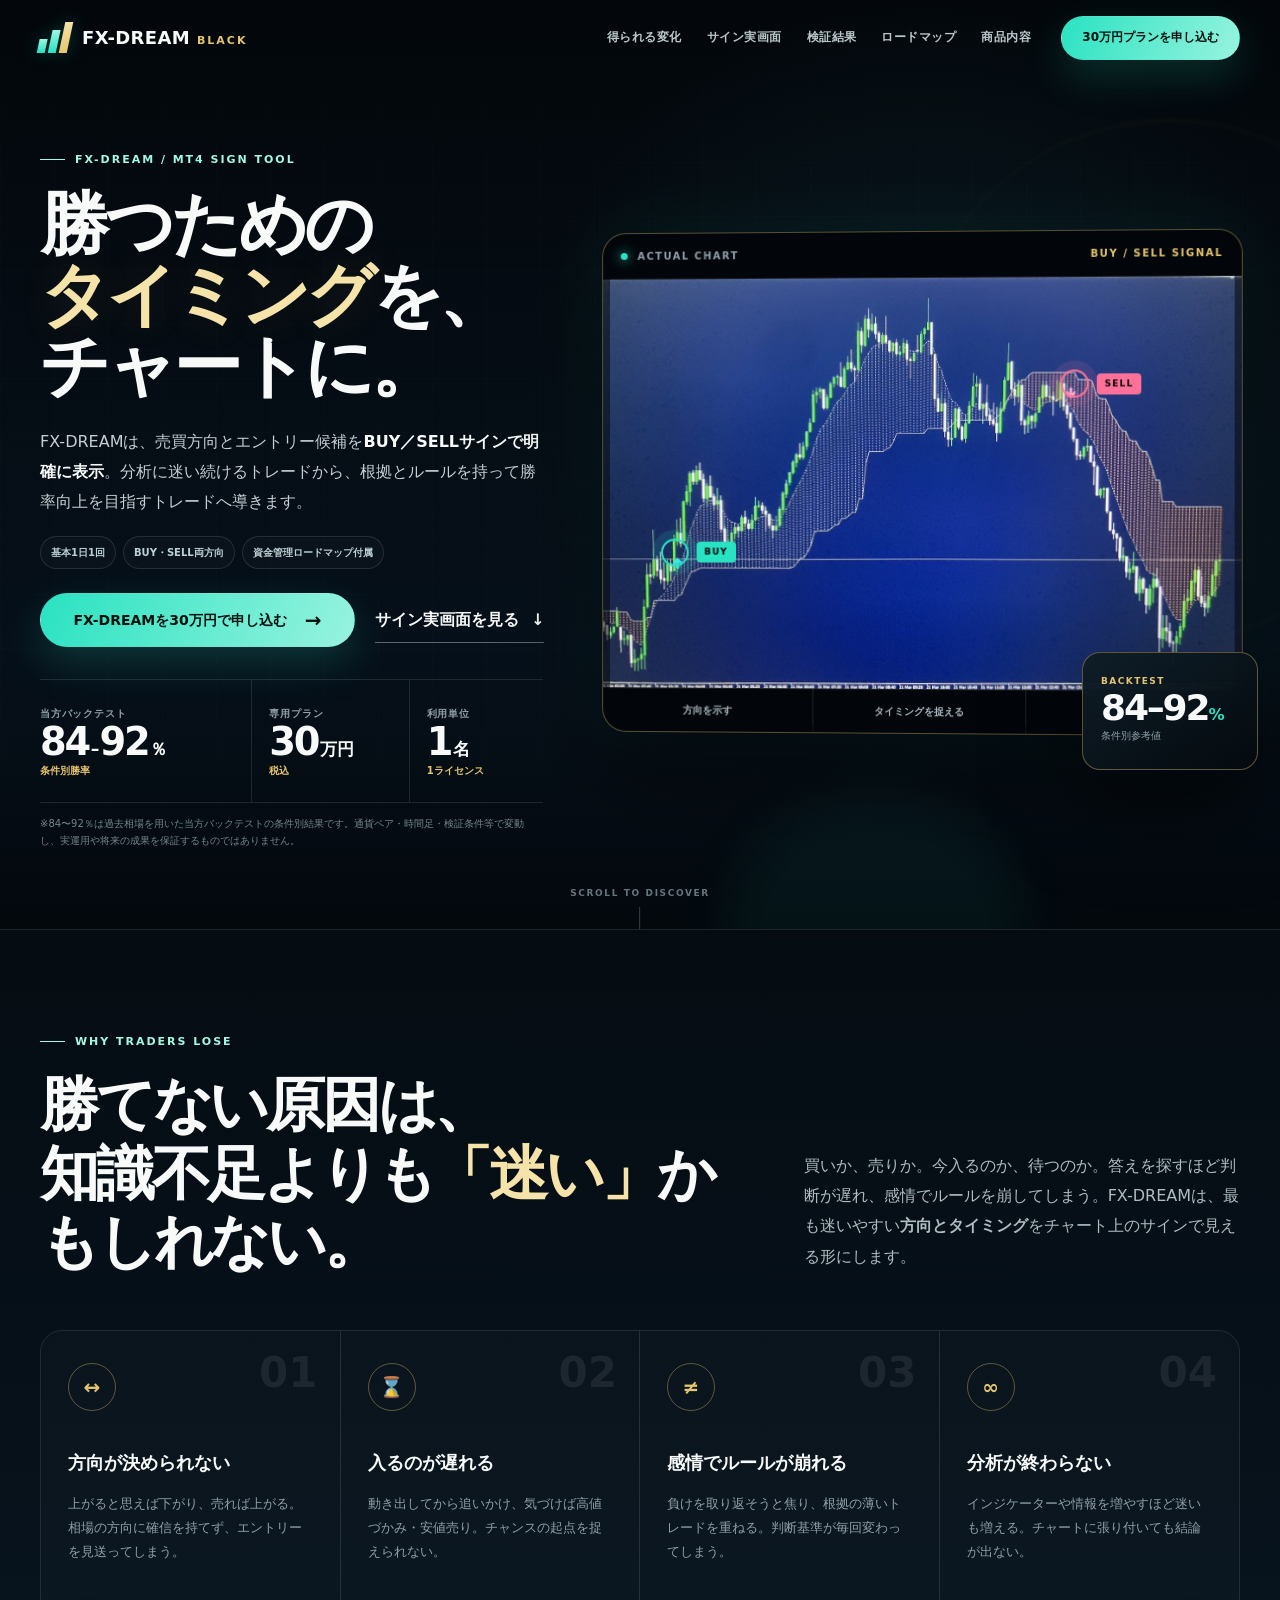
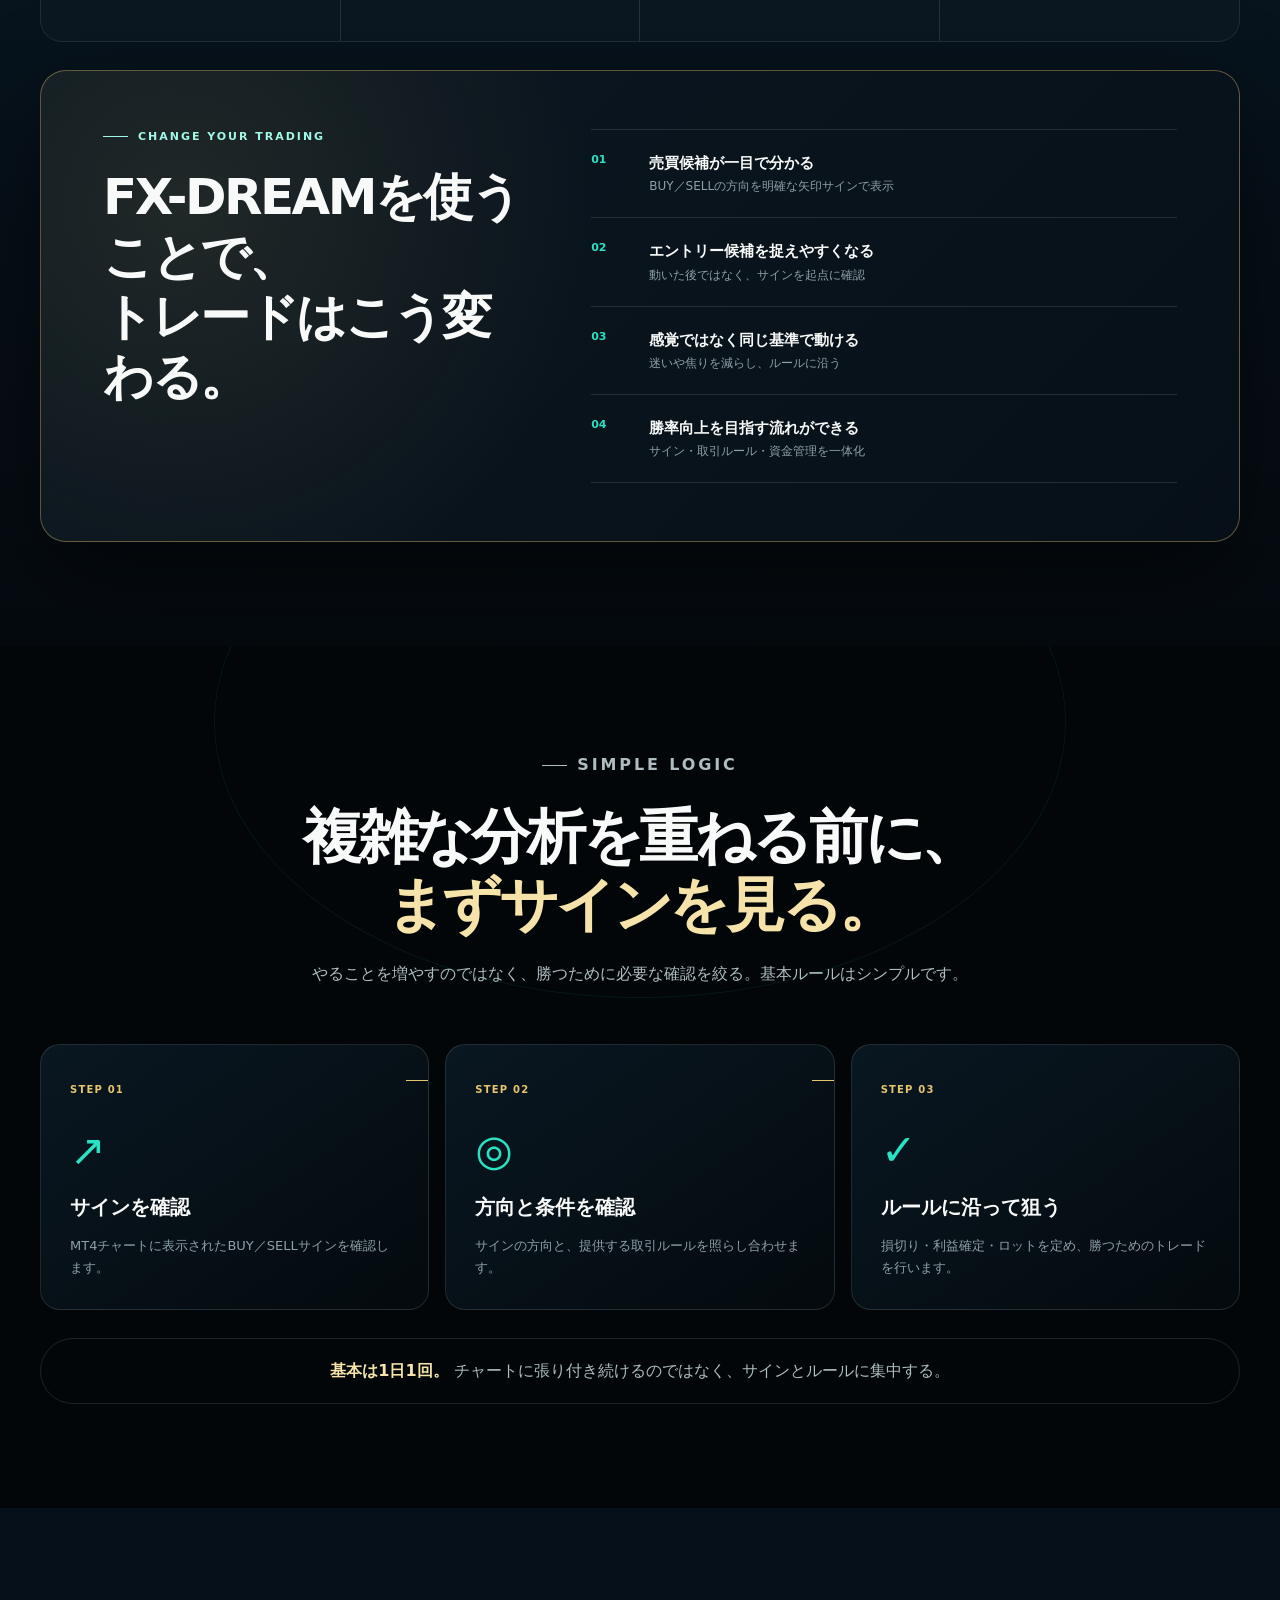
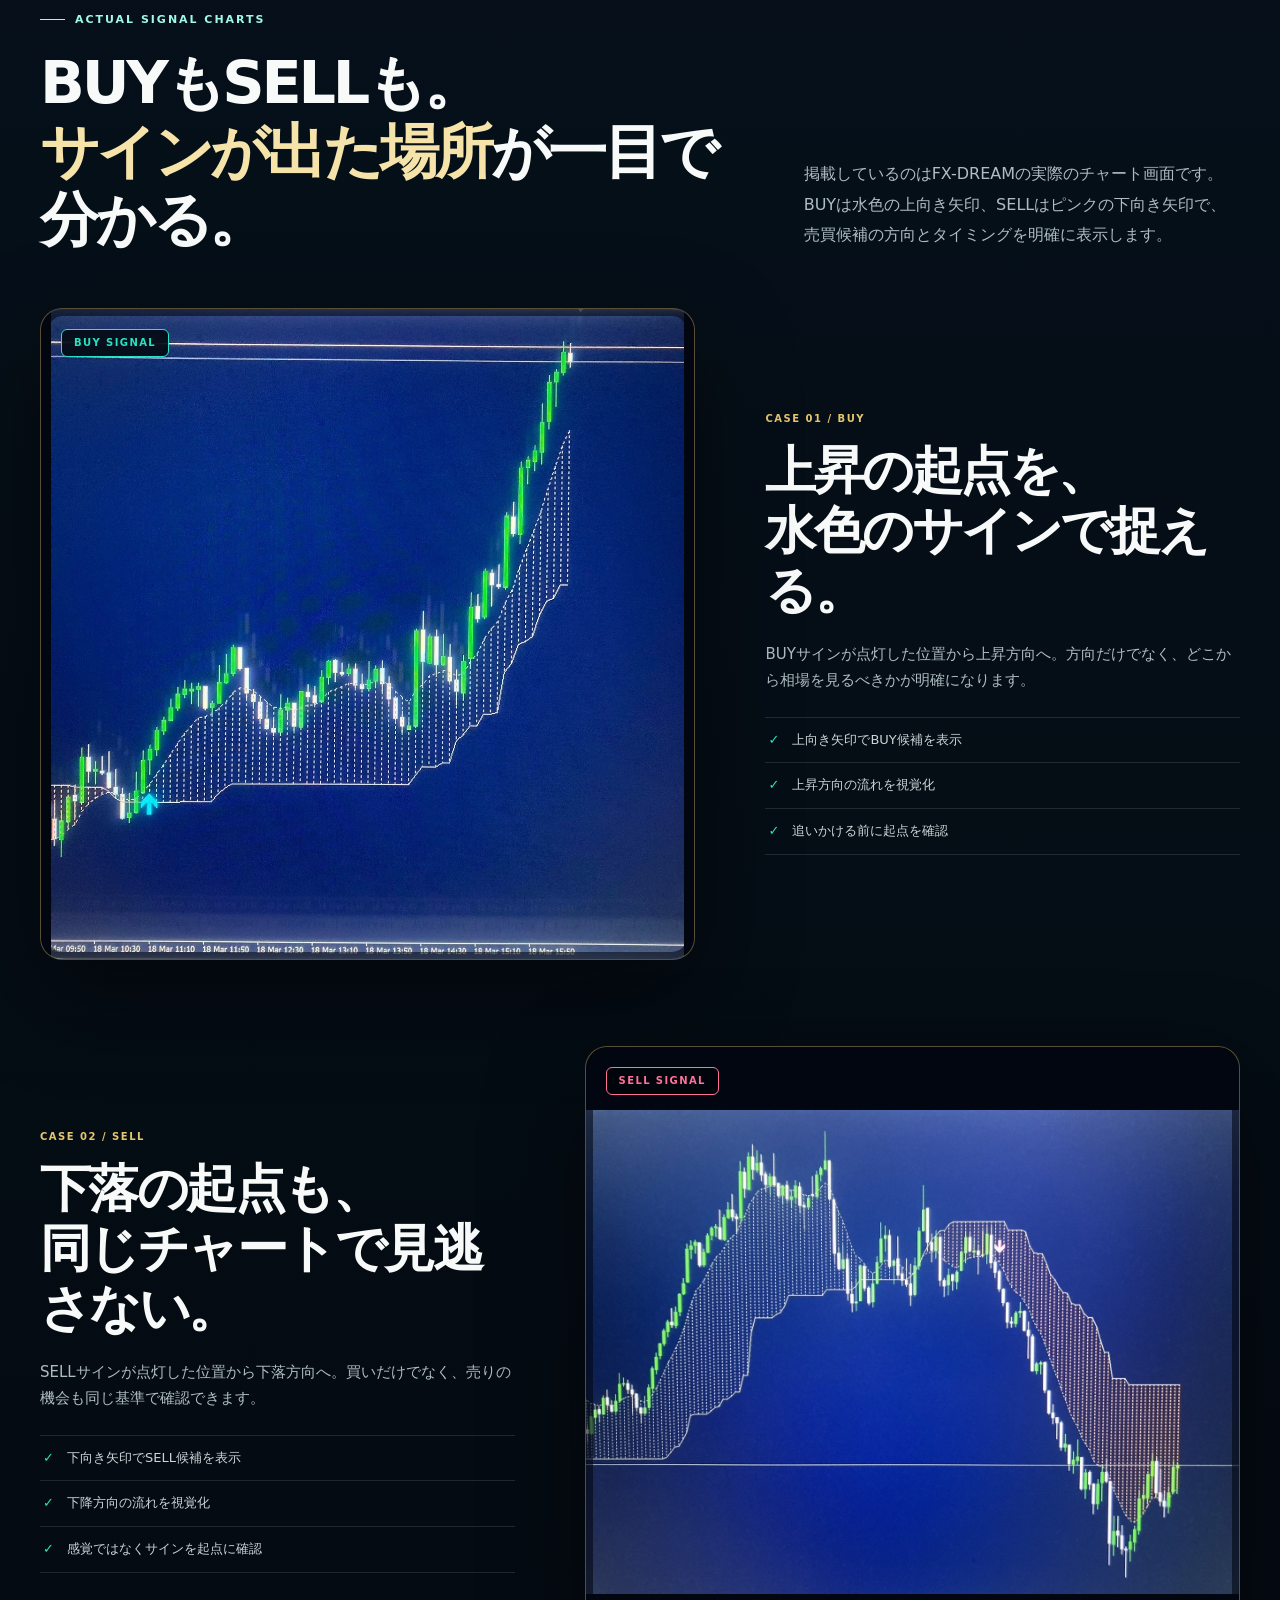
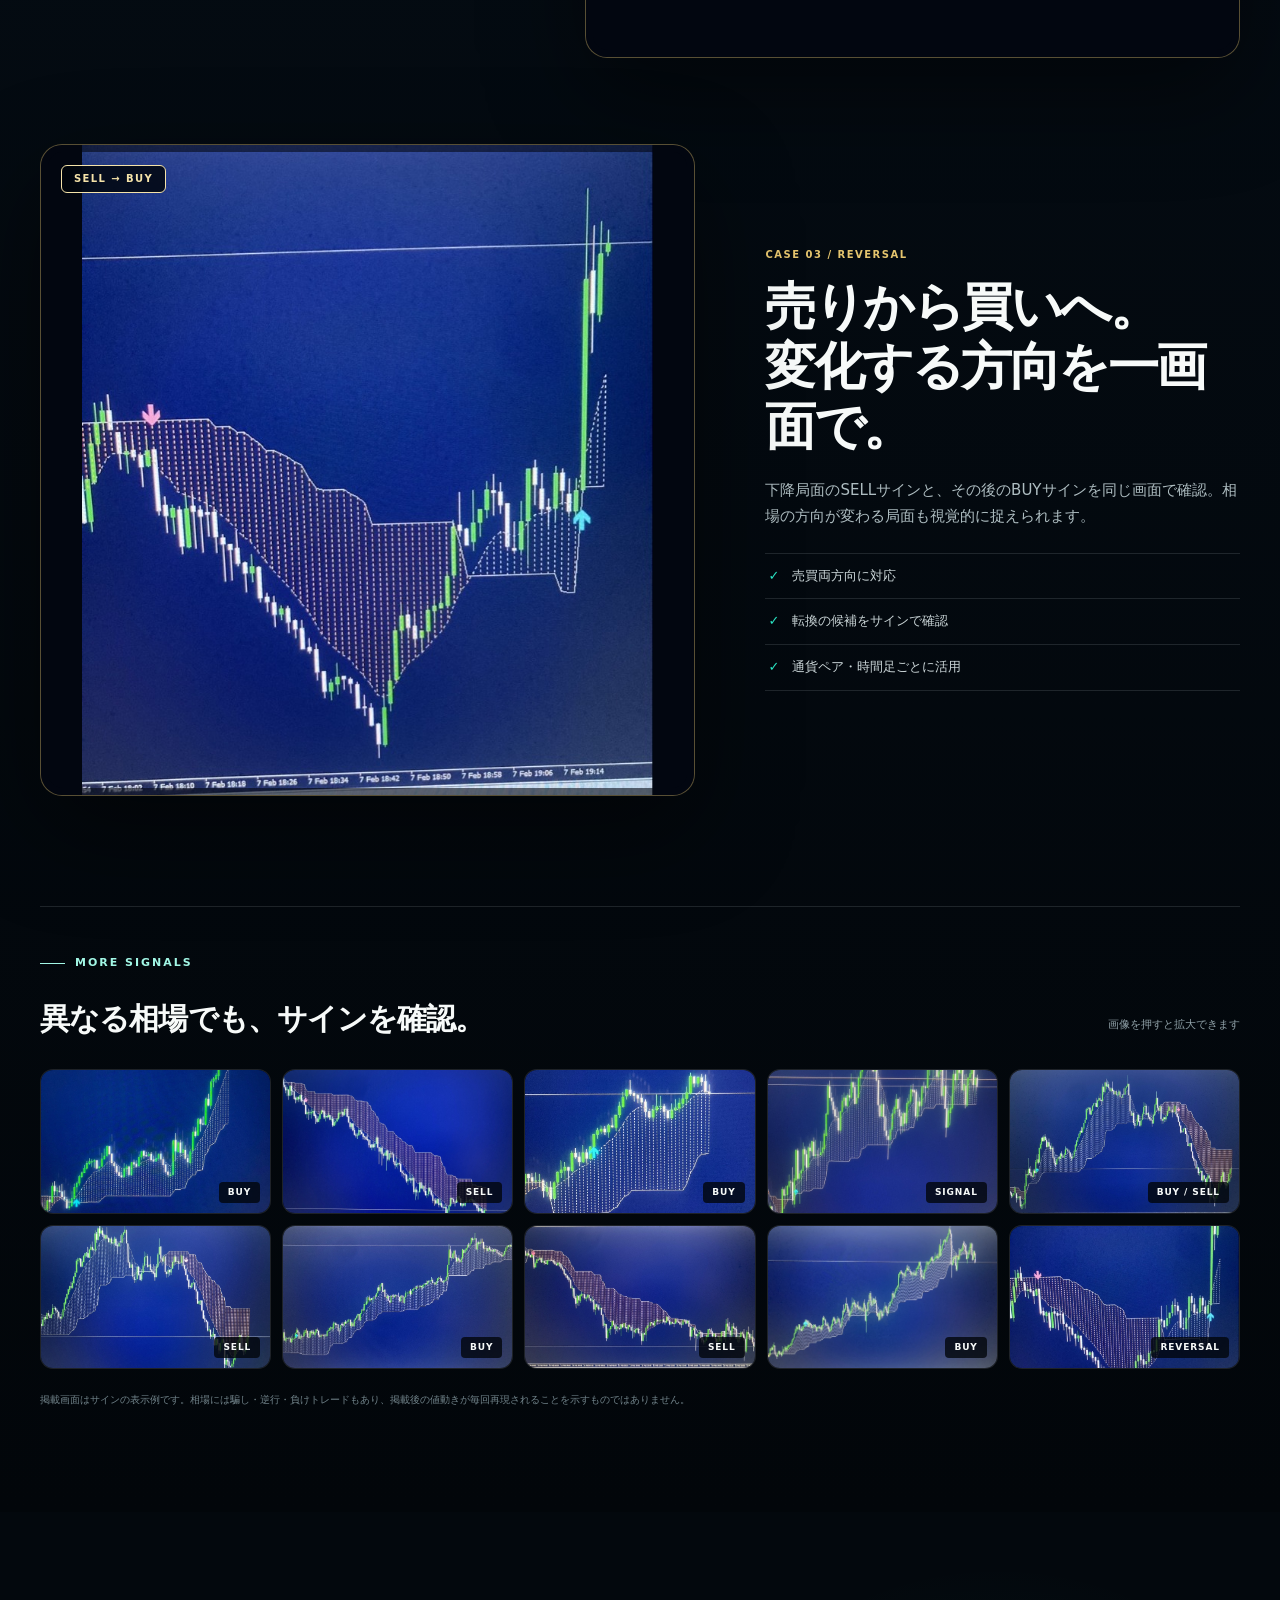
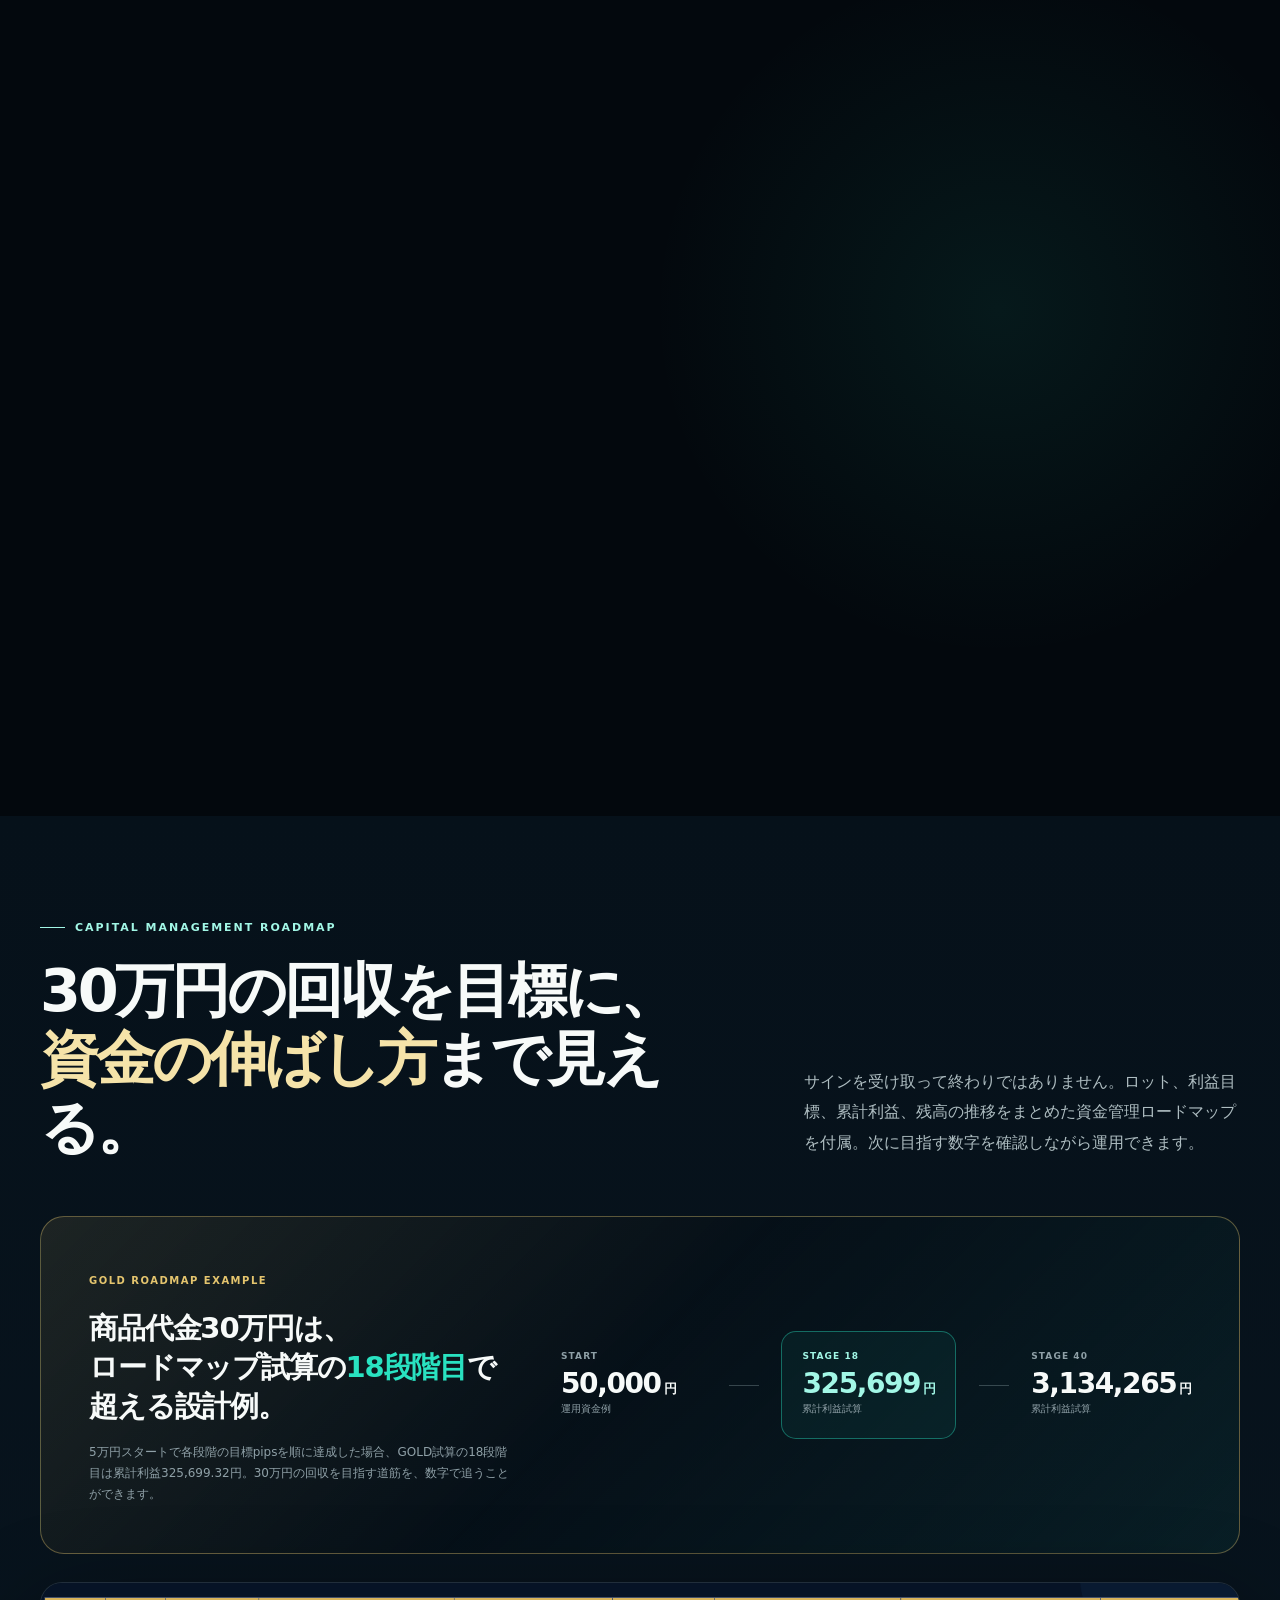
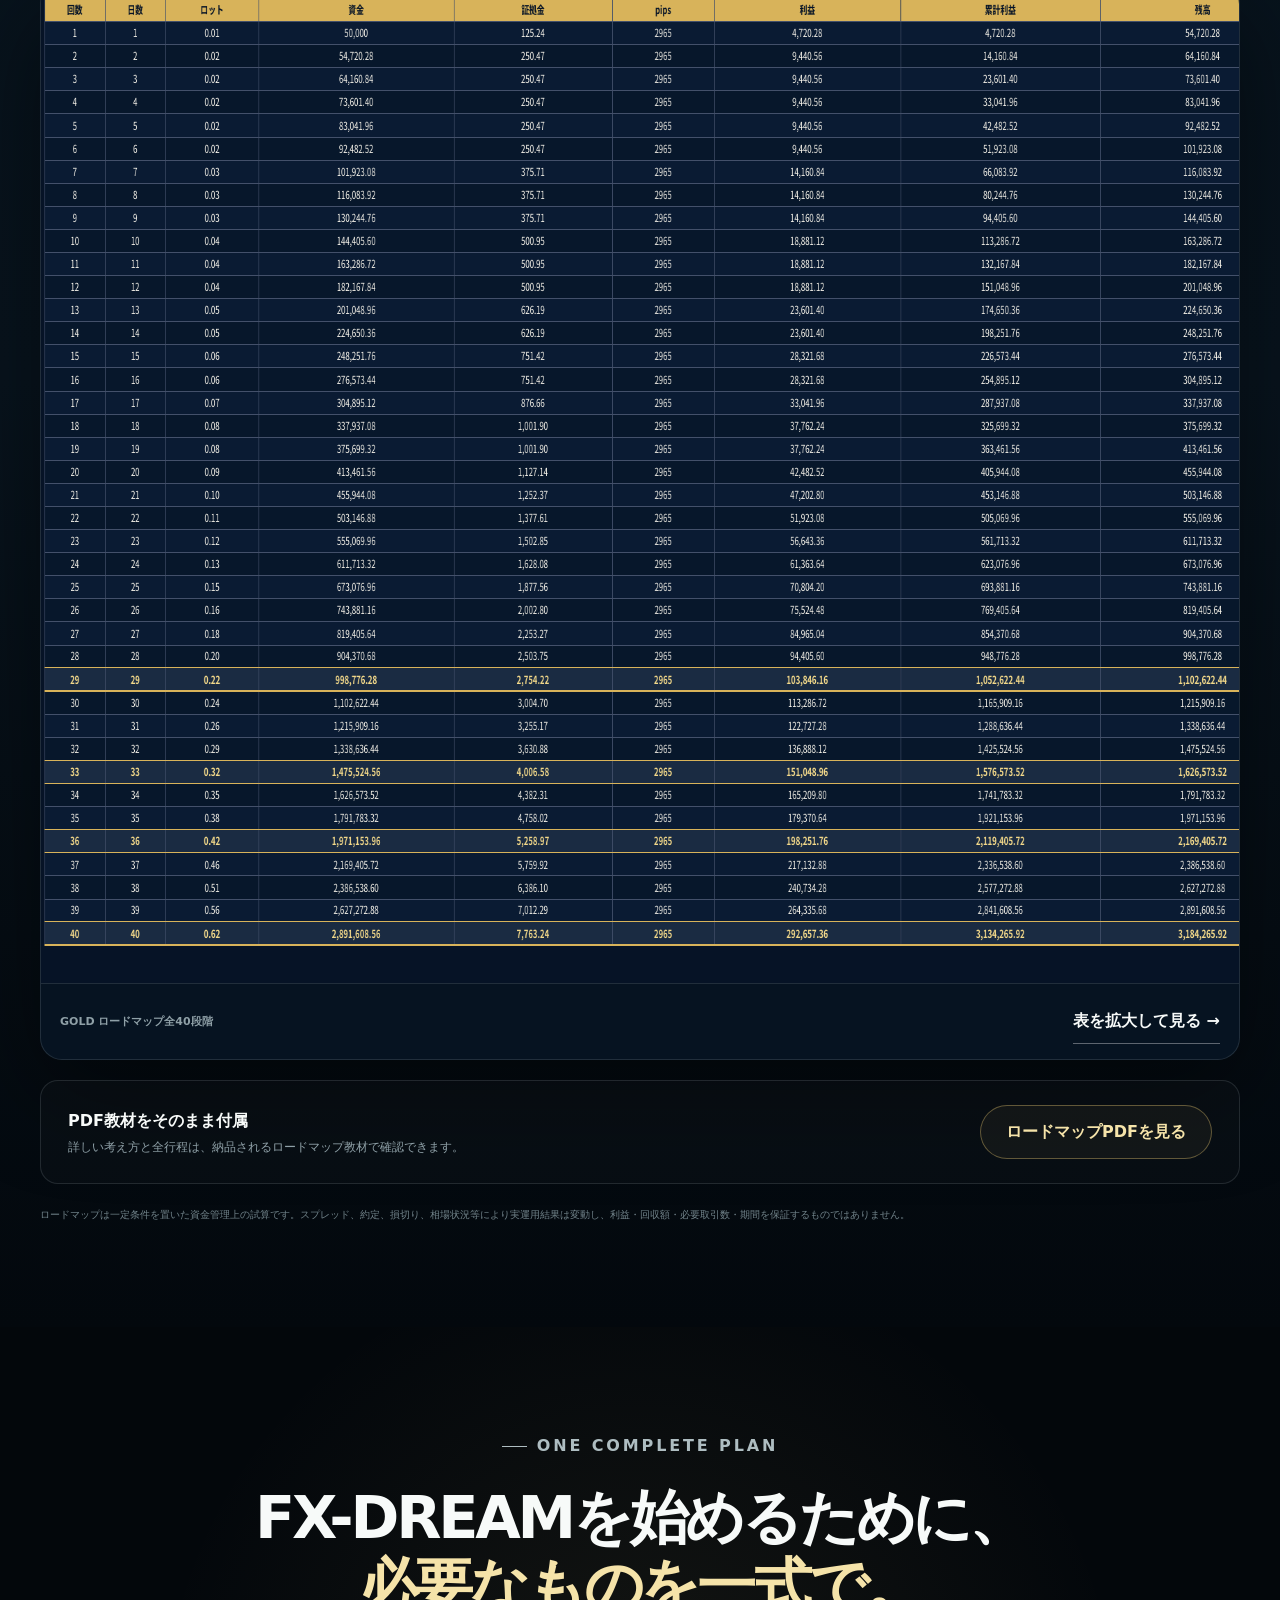
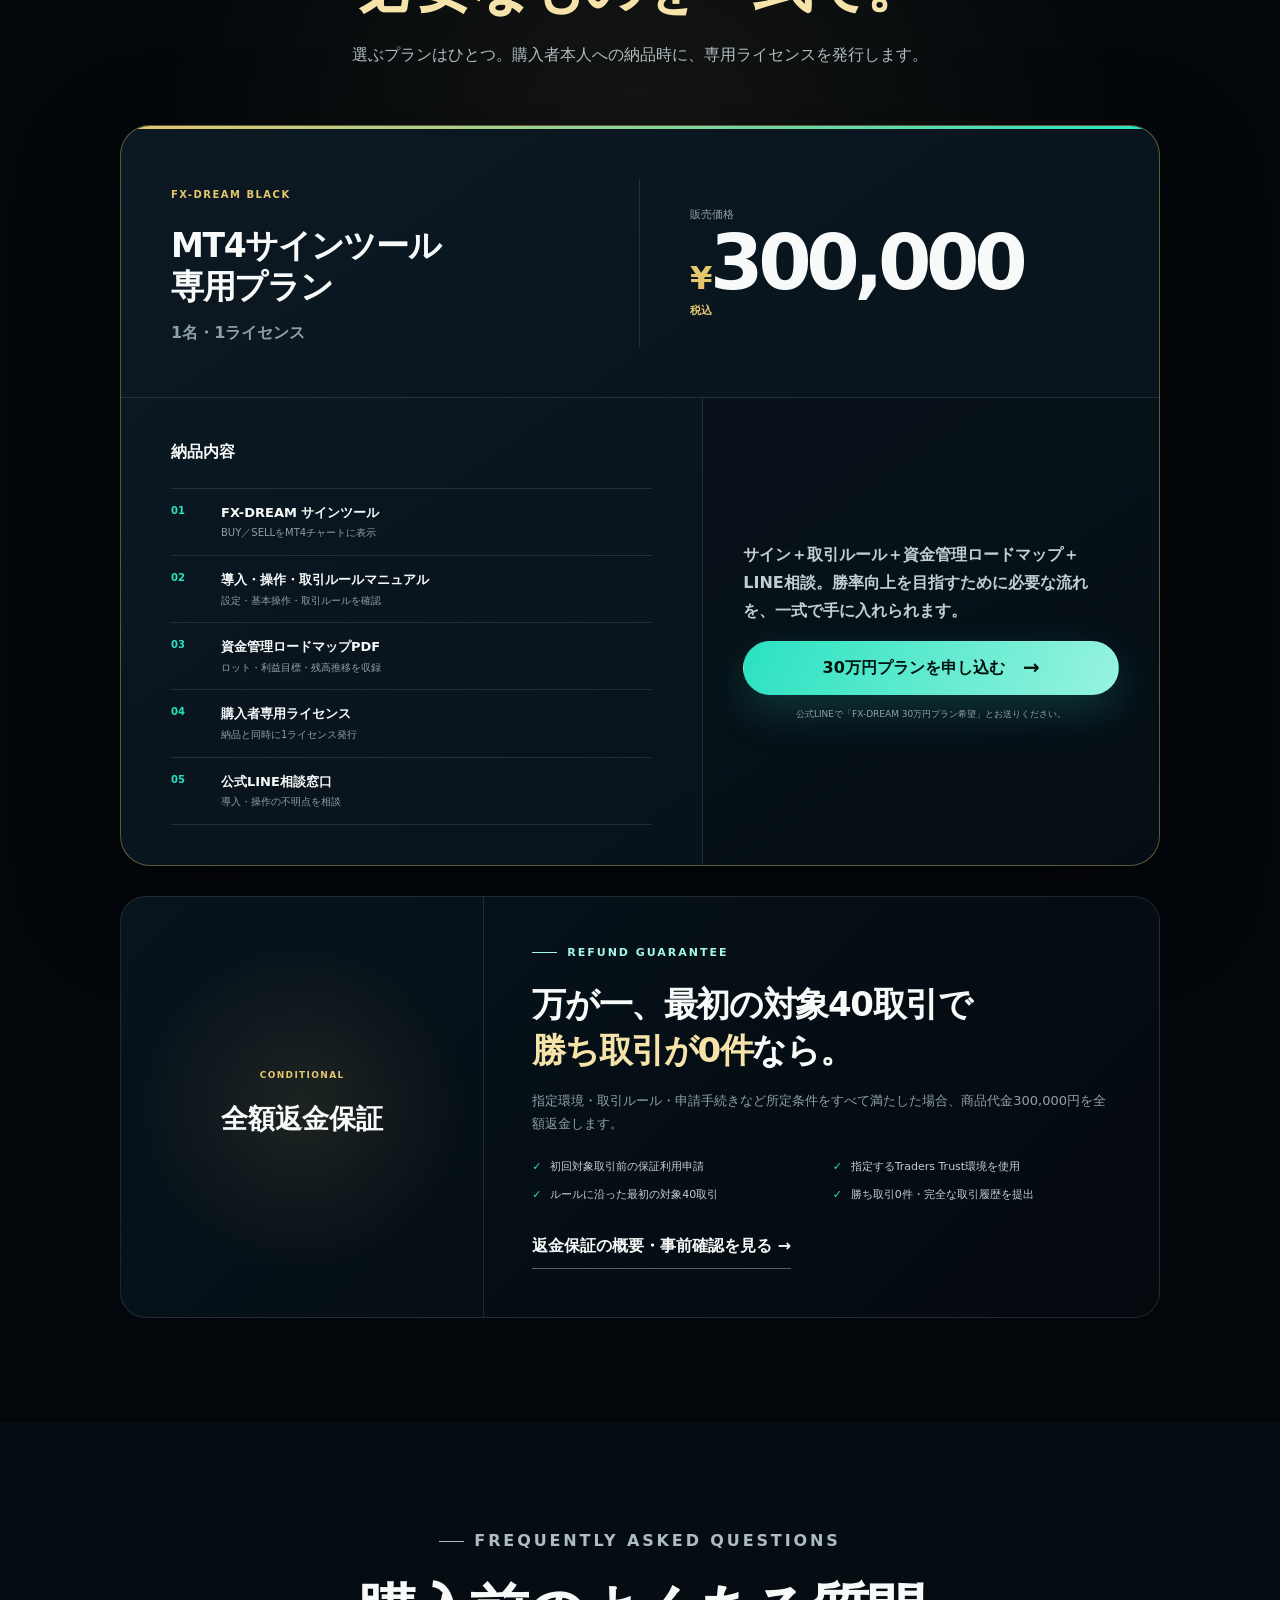
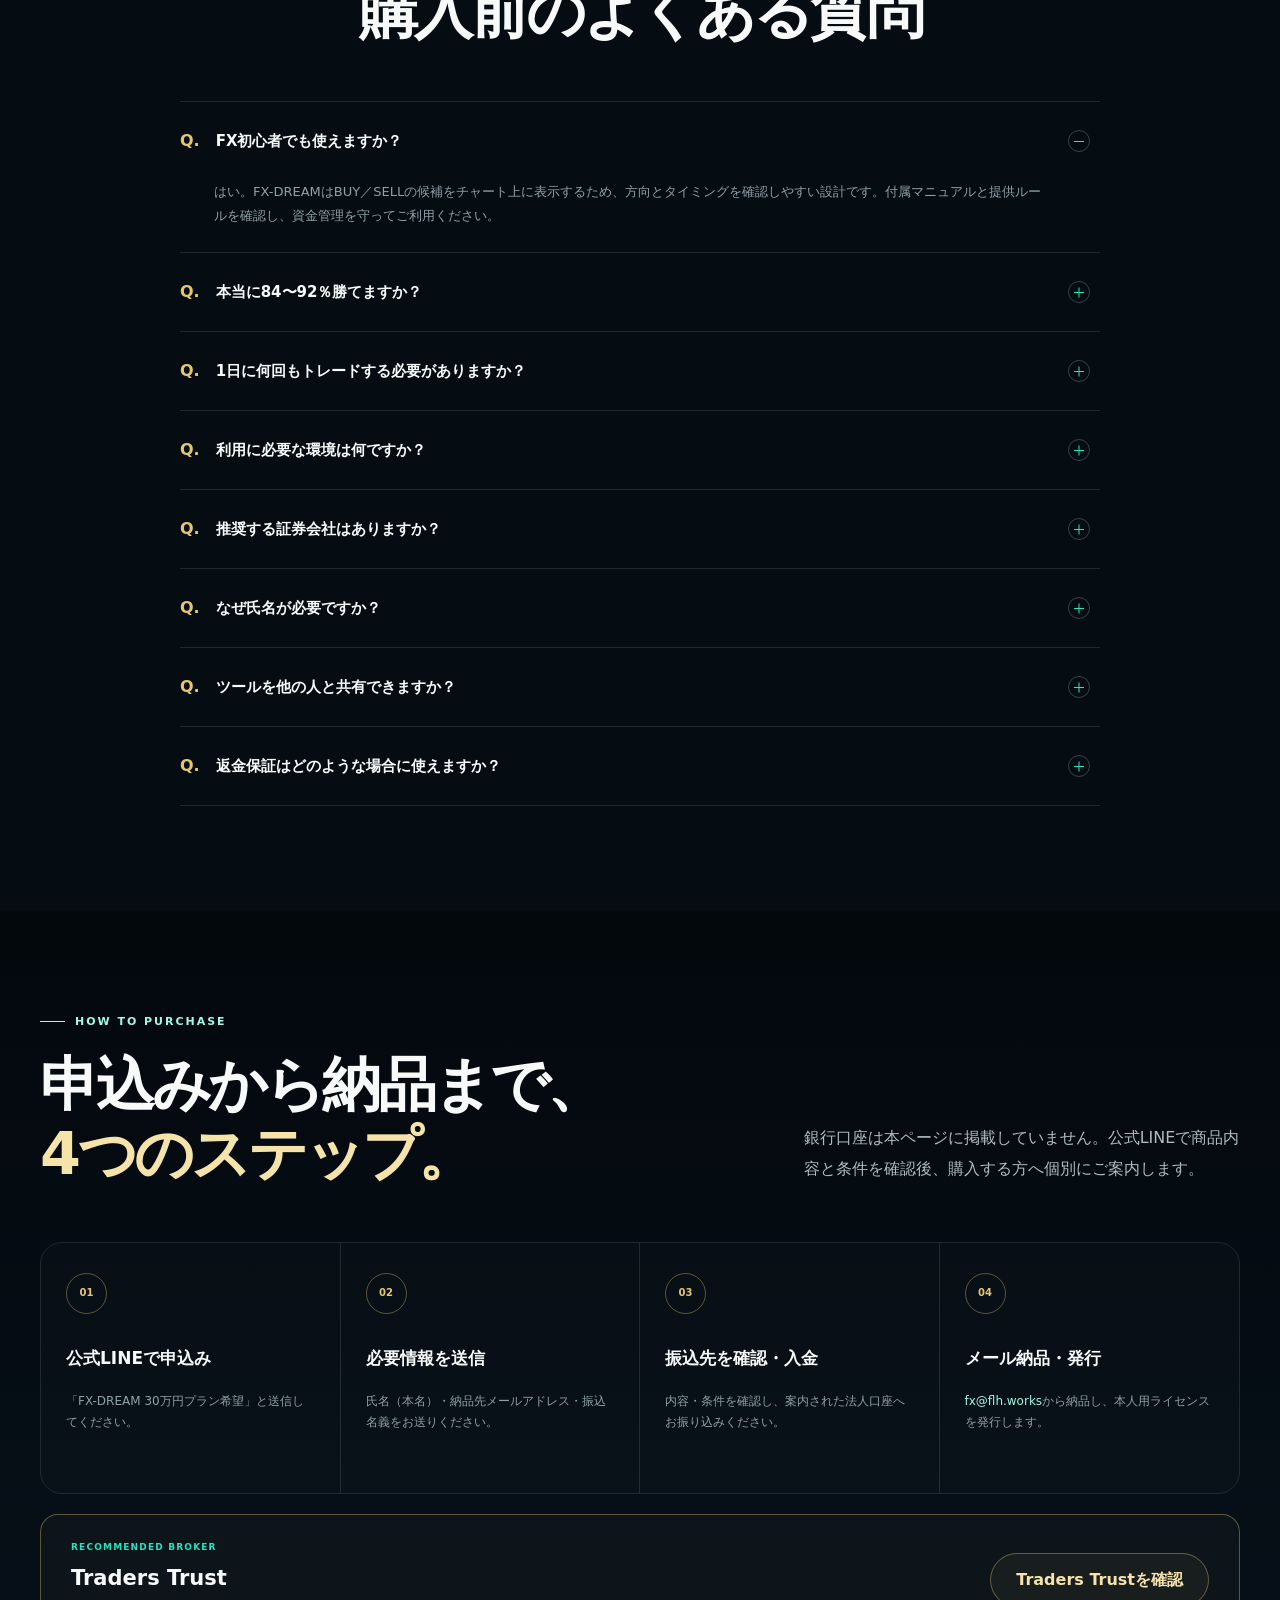
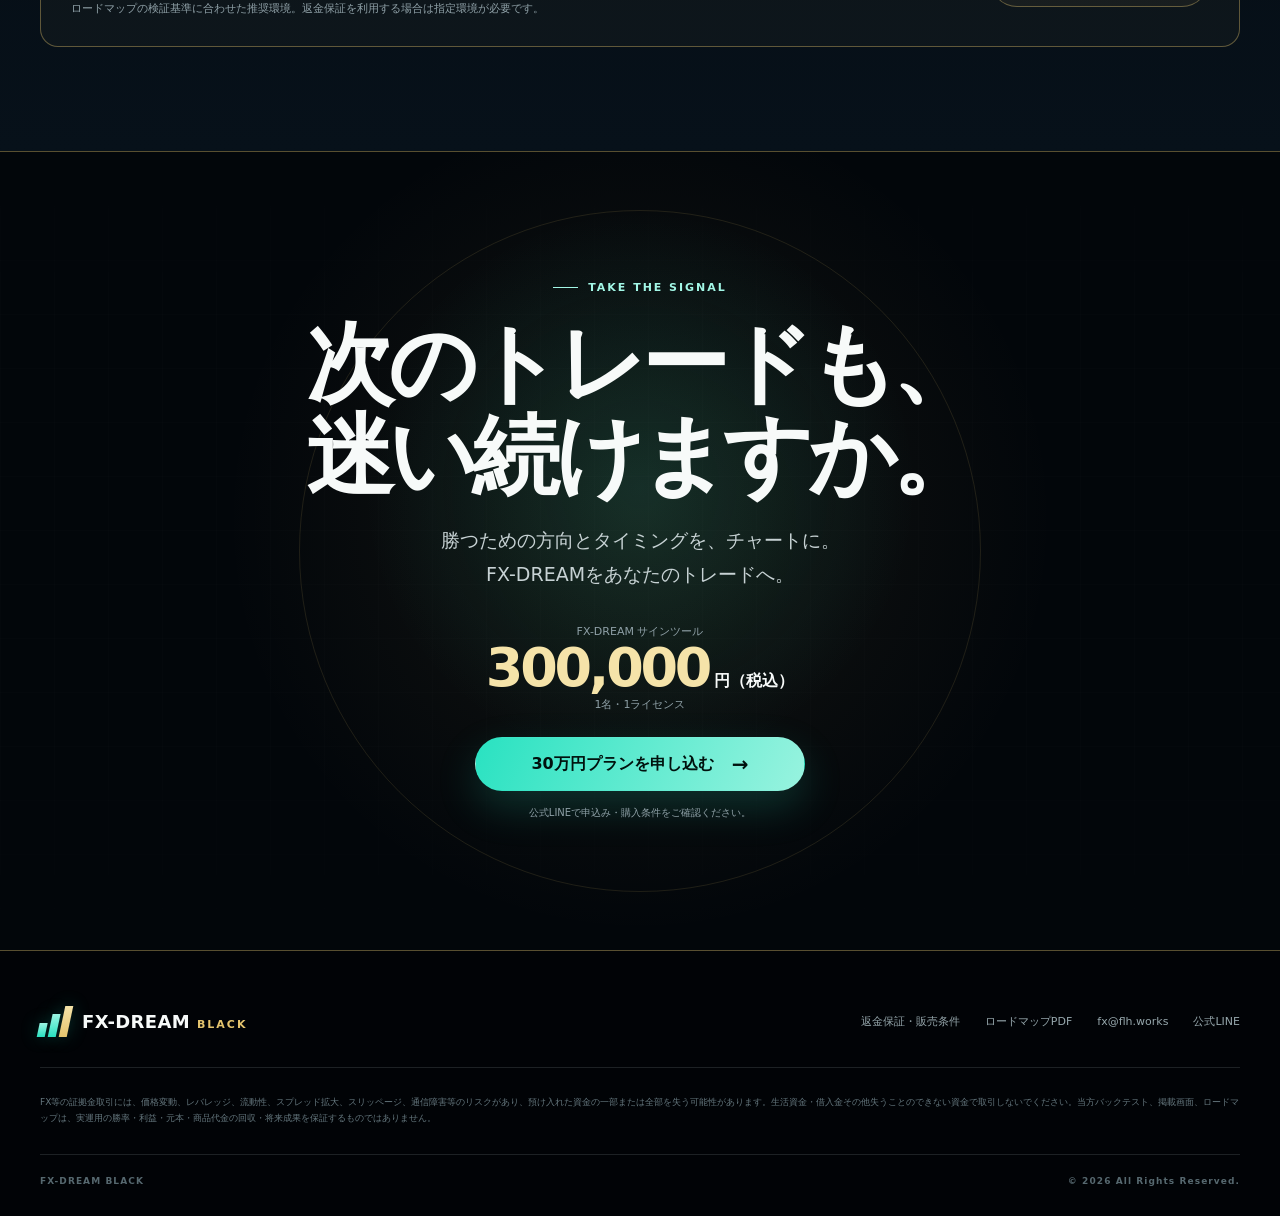
==== commit e09510df: "Polish sales message, privacy-safe roadmap, and purchase terms" ====
--- a/index.html
+++ b/index.html
@@ -9,8 +9,8 @@
   <meta property="og:description" content="方向とエントリーの迷いを減らし、ルールに沿ったトレードで勝率向上を目指すMT4サインツール。">
   <meta property="og:type" content="website">
   <title>FX-DREAM BLACK｜勝率向上を目指すMT4サインツール</title>
-  <link rel="stylesheet" href="assets/css/styles.css?v=20260831-v7">
-  <script src="assets/js/main.js?v=20260831-v7" defer></script>
+  <link rel="stylesheet" href="assets/css/styles.css?v=20260831-v8">
+  <script src="assets/js/main.js?v=20260831-v8" defer></script>
 </head>
 <body>
   <a class="skip-link" href="#main">本文へ移動</a>
@@ -27,7 +27,7 @@
       <a class="button header-cta" href="https://lin.ee/Pple6nd" target="_blank" rel="noopener noreferrer">30万円プランを申し込む</a>
       <button class="menu-button" type="button" aria-label="メニューを開く" aria-expanded="false" data-menu-button><span></span><span></span></button>
     </div>
-    <nav class="mobile-nav" aria-label="モバイルメニュー" data-mobile-nav>
+    <nav class="mobile-nav" aria-label="モバイルメニュー" aria-hidden="true" inert data-mobile-nav>
       <a href="#benefits">得られる変化</a><a href="#screens">サイン実画面</a><a href="#evidence">検証結果</a><a href="#roadmap">ロードマップ</a><a href="#plan">商品内容</a><a href="#flow">購入方法</a>
     </nav>
   </header>
@@ -39,7 +39,7 @@
         <div class="hero-copy reveal">
           <p class="eyebrow"><span></span>FX-DREAM / MT4 SIGN TOOL</p>
           <h1 id="hero-title">勝つための<br><em>タイミング</em>を、<br>チャートに。</h1>
-          <p class="hero-lead">FX-DREAMは、相場の方向とエントリー候補を<strong>BUY／SELLサインで明確に表示</strong>。分析に迷い続けるトレードから、根拠とルールを持って勝率向上を目指すトレードへ導きます。</p>
+          <p class="hero-lead">FX-DREAMは、売買方向とエントリー候補を<strong>BUY／SELLサインで明確に表示</strong>。分析に迷い続けるトレードから、根拠とルールを持って勝率向上を目指すトレードへ導きます。</p>
           <div class="hero-tags"><span>基本1日1回</span><span>BUY・SELL両方向</span><span>資金管理ロードマップ付属</span></div>
           <div class="hero-actions"><a class="button button-primary" href="https://lin.ee/Pple6nd" target="_blank" rel="noopener noreferrer">FX-DREAMを30万円で申し込む<span aria-hidden="true">→</span></a><a class="text-button" href="#screens">サイン実画面を見る<span aria-hidden="true">↓</span></a></div>
           <div class="hero-stats" aria-label="商品概要">
@@ -80,7 +80,7 @@
         <div class="transformation reveal">
           <div class="transform-copy"><p class="eyebrow"><span></span>CHANGE YOUR TRADING</p><h2>FX-DREAMを使うことで、<br>トレードはこう変わる。</h2></div>
           <div class="benefit-list">
-            <div><i>01</i><p><strong>BUY／SELLの方向が一目で分かる</strong><span>売買候補を明確な矢印サインで表示</span></p></div>
+            <div><i>01</i><p><strong>売買候補が一目で分かる</strong><span>BUY／SELLの方向を明確な矢印サインで表示</span></p></div>
             <div><i>02</i><p><strong>エントリー候補を捉えやすくなる</strong><span>動いた後ではなく、サインを起点に確認</span></p></div>
             <div><i>03</i><p><strong>感覚ではなく同じ基準で動ける</strong><span>迷いや焦りを減らし、ルールに沿う</span></p></div>
             <div><i>04</i><p><strong>勝率向上を目指す流れができる</strong><span>サイン・取引ルール・資金管理を一体化</span></p></div>
@@ -105,7 +105,7 @@
       <div class="container">
         <header class="section-heading split-heading reveal">
           <div><p class="eyebrow"><span></span>ACTUAL SIGNAL CHARTS</p><h2 id="screens-title">BUYもSELLも。<br><span>サインが出た場所</span>が一目で分かる。</h2></div>
-          <p>掲載しているのはFX-DREAMの実際のチャート画面です。BUYは水色の上向き矢印、SELLはピンクの下向き矢印で、方向とタイミングを明確に示します。</p>
+          <p>掲載しているのはFX-DREAMの実際のチャート画面です。BUYは水色の上向き矢印、SELLはピンクの下向き矢印で、売買候補の方向とタイミングを明確に表示します。</p>
         </header>
 
         <article class="signal-feature signal-buy reveal">
@@ -154,7 +154,7 @@
           <div class="recovery-intro"><span>GOLD ROADMAP EXAMPLE</span><h3>商品代金30万円は、<br>ロードマップ試算の<span>18段階目</span>で超える設計例。</h3><p>5万円スタートで各段階の目標pipsを順に達成した場合、GOLD試算の18段階目は累計利益325,699.32円。30万円の回収を目指す道筋を、数字で追うことができます。</p></div>
           <div class="milestone-track"><div><i>START</i><strong>50,000<small>円</small></strong><span>運用資金例</span></div><b aria-hidden="true"></b><div class="highlight"><i>STAGE 18</i><strong>325,699<small>円</small></strong><span>累計利益試算</span></div><b aria-hidden="true"></b><div><i>STAGE 40</i><strong>3,134,265<small>円</small></strong><span>累計利益試算</span></div></div>
         </div>
-        <figure class="roadmap-figure reveal"><img src="assets/roadmap/gold-roadmap.png" alt="GOLD資金管理ロードマップ。ロット、利益、累計利益、残高の40段階推移" width="1988" height="1406" loading="lazy"><figcaption><span>GOLD ロードマップ全40段階</span><button class="text-button roadmap-expand" type="button" data-image="assets/roadmap/gold-roadmap.png" data-caption="GOLD資金管理ロードマップ">表を拡大して見る →</button></figcaption></figure>
+        <figure class="roadmap-figure reveal"><img src="assets/roadmap/gold-roadmap-table.png" alt="GOLD資金管理ロードマップ。ロット、利益、累計利益、残高の40段階推移" width="1724" height="1000" loading="lazy"><figcaption><span>GOLD ロードマップ全40段階</span><button class="text-button roadmap-expand" type="button" data-image="assets/roadmap/gold-roadmap-table.png" data-caption="GOLD資金管理ロードマップ">表を拡大して見る →</button></figcaption></figure>
         <div class="roadmap-actions reveal"><div><strong>PDF教材をそのまま付属</strong><p>詳しい考え方と全行程は、納品されるロードマップ教材で確認できます。</p></div><a class="button button-outline" href="assets/docs/FX-DREAM_資金管理_複利運用ロードマップ教材_修正版.pdf" target="_blank" rel="noopener noreferrer">ロードマップPDFを見る</a></div>
         <p class="section-note">ロードマップは一定条件を置いた資金管理上の試算です。スプレッド、約定、損切り、相場状況等により実運用結果は変動し、利益・回収額・必要取引数・期間を保証するものではありません。</p>
       </div>
@@ -166,13 +166,13 @@
         <div class="offer-card reveal">
           <div class="offer-main"><div class="offer-name"><span>FX-DREAM BLACK</span><h3>MT4サインツール<br>専用プラン</h3><p>1名・1ライセンス</p></div><div class="offer-price"><span>販売価格</span><strong><small>¥</small>300,000</strong><em>税込</em></div></div>
           <div class="offer-body">
-            <div class="deliverables"><h4>納品内容</h4><ul><li><i>01</i><span><strong>FX-DREAM サインツール</strong><em>BUY／SELLをMT4チャートに表示</em></span></li><li><i>02</i><span><strong>導入・操作マニュアル</strong><em>設定から基本操作まで確認</em></span></li><li><i>03</i><span><strong>資金管理ロードマップPDF</strong><em>ロット・利益目標・残高推移を収録</em></span></li><li><i>04</i><span><strong>購入者専用ライセンス</strong><em>納品と同時に1ライセンス発行</em></span></li><li><i>05</i><span><strong>公式LINE相談窓口</strong><em>導入・操作の不明点を相談</em></span></li></ul></div>
+            <div class="deliverables"><h4>納品内容</h4><ul><li><i>01</i><span><strong>FX-DREAM サインツール</strong><em>BUY／SELLをMT4チャートに表示</em></span></li><li><i>02</i><span><strong>導入・操作・取引ルールマニュアル</strong><em>設定・基本操作・取引ルールを確認</em></span></li><li><i>03</i><span><strong>資金管理ロードマップPDF</strong><em>ロット・利益目標・残高推移を収録</em></span></li><li><i>04</i><span><strong>購入者専用ライセンス</strong><em>納品と同時に1ライセンス発行</em></span></li><li><i>05</i><span><strong>公式LINE相談窓口</strong><em>導入・操作の不明点を相談</em></span></li></ul></div>
             <div class="offer-action"><p><strong>サイン＋取引ルール＋資金管理ロードマップ＋LINE相談。</strong>勝率向上を目指すために必要な流れを、一式で手に入れられます。</p><a class="button button-primary wide" href="https://lin.ee/Pple6nd" target="_blank" rel="noopener noreferrer">30万円プランを申し込む<span aria-hidden="true">→</span></a><small>公式LINEで「FX-DREAM 30万円プラン希望」とお送りください。</small></div>
           </div>
         </div>
         <div class="guarantee-card reveal" id="guarantee">
           <div class="guarantee-badge"><span>CONDITIONAL</span><strong>全額返金保証</strong></div>
-          <div class="guarantee-copy"><p class="eyebrow"><span></span>REFUND GUARANTEE</p><h3>万が一、最初の対象40取引で<br><span>勝ち取引が0件</span>なら。</h3><p>指定環境・取引ルール・申請手続きなど所定条件をすべて満たした場合、商品代金300,000円を全額返金します。</p><ul><li>初回対象取引前の保証利用申請</li><li>指定するTraders Trust環境を使用</li><li>ルールに沿った最初の対象40取引</li><li>勝ち取引0件・完全な取引履歴を提出</li></ul><a class="text-button" href="terms.html">返金保証の詳しい条件を確認する →</a></div>
+          <div class="guarantee-copy"><p class="eyebrow"><span></span>REFUND GUARANTEE</p><h3>万が一、最初の対象40取引で<br><span>勝ち取引が0件</span>なら。</h3><p>指定環境・取引ルール・申請手続きなど所定条件をすべて満たした場合、商品代金300,000円を全額返金します。</p><ul><li>初回対象取引前の保証利用申請</li><li>指定するTraders Trust環境を使用</li><li>ルールに沿った最初の対象40取引</li><li>勝ち取引0件・完全な取引履歴を提出</li></ul><a class="text-button" href="terms.html">返金保証の概要・事前確認を見る →</a></div>
         </div>
       </div>
     </section>
@@ -197,7 +197,7 @@
         <header class="section-heading split-heading reveal"><div><p class="eyebrow"><span></span>HOW TO PURCHASE</p><h2 id="flow-title">申込みから納品まで、<br><span>4つのステップ。</span></h2></div><p>銀行口座は本ページに掲載していません。公式LINEで商品内容と条件を確認後、購入する方へ個別にご案内します。</p></header>
         <ol class="purchase-flow">
           <li class="reveal"><span>01</span><h3>公式LINEで申込み</h3><p>「FX-DREAM 30万円プラン希望」と送信してください。</p></li>
-          <li class="reveal" data-delay="70"><span>02</span><h3>必要情報を送信</h3><p>氏名（本名）・納品先メールアドレス・振込名義を送ります。</p></li>
+          <li class="reveal" data-delay="70"><span>02</span><h3>必要情報を送信</h3><p>氏名（本名）・納品先メールアドレス・振込名義をお送りください。</p></li>
           <li class="reveal" data-delay="140"><span>03</span><h3>振込先を確認・入金</h3><p>内容・条件を確認し、案内された法人口座へお振り込みください。</p></li>
           <li class="reveal" data-delay="210"><span>04</span><h3>メール納品・発行</h3><p><a href="mailto:fx@flh.works">fx@flh.works</a>から納品し、本人用ライセンスを発行します。</p></li>
         </ol>
@@ -217,7 +217,7 @@
     <div class="container copyright"><span>FX-DREAM BLACK</span><span>© 2026 All Rights Reserved.</span></div>
   </footer>
 
-  <div class="image-modal" role="dialog" aria-modal="true" aria-label="画像拡大表示" hidden data-modal><button class="modal-close" type="button" aria-label="拡大画像を閉じる" data-modal-close>×</button><div class="modal-content"><img src="" alt="" data-modal-image><p data-modal-caption></p></div></div>
+  <div class="image-modal" role="dialog" aria-modal="true" aria-label="画像拡大表示" hidden data-modal><button class="modal-close" type="button" aria-label="拡大画像を閉じる" data-modal-close>×</button><div class="modal-content"><img alt="" data-modal-image><p data-modal-caption></p></div></div>
   <a class="mobile-fixed-cta" href="https://lin.ee/Pple6nd" target="_blank" rel="noopener noreferrer"><span>FX-DREAM</span><strong>30万円で申し込む</strong></a>
 </body>
 </html>
--- a/assets/css/styles.css
+++ b/assets/css/styles.css
@@ -66,7 +66,7 @@
 .hero h1 { max-width: 600px; margin-bottom: 24px; color: var(--white); font-size: clamp(58px, 5.4vw, 78px); font-weight: 900; line-height: 1.03; letter-spacing: -.065em; }.hero h1 em { color: var(--gold-light); font-style: normal; text-shadow: 0 0 40px rgba(229,197,110,.13); }
 .hero-lead { max-width: 610px; margin-bottom: 28px; color: #c4d0d2; font-size: 16px; line-height: 1.9; }.hero-lead strong { color: var(--white); }
 .hero-tags { display: flex; flex-wrap: wrap; gap: 7px; margin: -10px 0 24px; }.hero-tags span { padding: 7px 10px; color: #bdd0d2; border: 1px solid var(--line); border-radius: 999px; background: rgba(255,255,255,.02); font-size: 10px; font-weight: 800; }
-.hero-actions { display: flex; align-items: center; gap: 24px; margin-bottom: 32px; }.hero-actions .button { min-width: 292px; }
+.hero-actions { display: flex; align-items: center; gap: 20px; margin-bottom: 32px; }.hero-actions .button { min-width: 315px; padding-inline: 21px; white-space: nowrap; font-size: 14px; }.hero-actions .text-button { flex: 0 0 auto; white-space: nowrap; }
 .hero-stats { display: grid; grid-template-columns: 1.35fr 1fr .85fr; border-block: 1px solid var(--line); }
 .hero-stats > div { display: flex; min-height: 122px; padding: 17px 17px 15px; flex-direction: column; justify-content: center; border-right: 1px solid var(--line); }.hero-stats > div:first-child { padding-left: 0; }.hero-stats > div:last-child { border-right: 0; }
 .hero-stats span { color: var(--muted); font-size: 10px; font-weight: 800; letter-spacing: .08em; }.hero-stats strong { color: var(--white); font: 850 clamp(28px, 3vw, 42px)/1.05 system-ui, sans-serif; letter-spacing: -.06em; }.hero-stats strong small { margin-left: 2px; font-size: .45em; font-weight: 800; letter-spacing: 0; }.hero-stats em { color: var(--gold); font-size: 10px; font-style: normal; font-weight: 800; }
@@ -78,7 +78,7 @@
 .live-dot { width: 7px; height: 7px; background: var(--cyan); border-radius: 50%; box-shadow: 0 0 12px var(--cyan); }
 .chart-stage { position: relative; aspect-ratio: 1477 / 950; overflow: hidden; }.chart-stage img { width: 100%; height: 100%; object-fit: contain; }
 .chart-shell-bottom { display: grid; grid-template-columns: repeat(3, 1fr); border-top: 1px solid var(--line); }.chart-shell-bottom span { padding: 13px 8px; color: #a6b6bb; border-right: 1px solid var(--line); font-size: 10px; font-weight: 700; text-align: center; }.chart-shell-bottom span:last-child { border-right: 0; }
-.signal-pin { position: absolute; z-index: 4; display: flex; align-items: center; gap: 8px; font: 900 9px/1 system-ui, sans-serif; letter-spacing: .12em; }.signal-pin i { display: block; width: 28px; height: 28px; border: 2px solid currentColor; border-radius: 50%; box-shadow: 0 0 0 9px color-mix(in srgb, currentColor 12%, transparent); animation: signal-pulse 2.3s ease-in-out infinite; }.signal-pin b { padding: 6px 8px; color: #020508; background: currentColor; border-radius: 4px; }.pin-buy { left: 9.2%; top: 63.5%; color: var(--cyan); }.pin-sell { left: 72%; top: 22.5%; color: var(--sell); }
+.signal-pin { position: absolute; z-index: 4; display: flex; align-items: center; gap: 8px; font: 900 9px/1 system-ui, sans-serif; letter-spacing: .12em; }.signal-pin i { display: block; width: 28px; height: 28px; border: 2px solid currentColor; border-radius: 50%; box-shadow: 0 0 0 9px color-mix(in srgb, currentColor 12%, transparent); animation: signal-pulse 2.3s ease-in-out infinite; }.signal-pin b { padding: 6px 8px; color: #020508; border-radius: 4px; }.pin-buy { left: 9.2%; top: 63.5%; color: var(--cyan); }.pin-buy b { background: var(--cyan); }.pin-sell { left: 72%; top: 22.5%; color: var(--sell); }.pin-sell b { background: var(--sell); }
 @keyframes signal-pulse { 50% { box-shadow: 0 0 0 15px color-mix(in srgb, currentColor 0%, transparent); } }
 .floating-proof { position: absolute; z-index: 5; right: -18px; bottom: 0; display: flex; width: 176px; height: 118px; padding: 18px; flex-direction: column; justify-content: center; border: 1px solid var(--line-gold); border-radius: 18px; background: linear-gradient(145deg, rgba(15,29,39,.98), rgba(4,10,15,.98)); box-shadow: var(--shadow); }.floating-proof span { color: var(--gold); font: 900 9px/1 system-ui, sans-serif; letter-spacing: .16em; }.floating-proof strong { margin: 5px 0 2px; color: var(--white); font: 900 36px/.95 system-ui, sans-serif; letter-spacing: -.06em; }.floating-proof strong small { color: var(--cyan); font-size: .45em; }.floating-proof em { color: var(--muted); font-size: 10px; font-style: normal; }
 .hero-bottom-line { position: absolute; bottom: 24px; left: 50%; z-index: 2; color: #65777d; font: 700 9px/1 system-ui, sans-serif; letter-spacing: .18em; transform: translateX(-50%); }.hero-bottom-line::after { display: block; width: 1px; height: 22px; margin: 9px auto -24px; background: var(--line-strong); content: ""; }
@@ -141,7 +141,7 @@
   :root { --header: 66px; }
   .container, .narrow { width: min(calc(100% - 34px), var(--container)); }
   .section { padding: 76px 0; }
-  .header-cta { display: none; }.menu-button { display: block; }
+  .header-cta { display: none; }.terms-page .header-cta { display: inline-flex; min-height: 40px; padding: 8px 14px; }.menu-button { display: block; }
   .mobile-nav { position: absolute; inset: var(--header) 0 auto; display: grid; max-height: 0; overflow: hidden; background: rgba(3,7,11,.97); transition: max-height .3s ease; }.mobile-nav.is-open { max-height: 440px; border-bottom: 1px solid var(--line); }.mobile-nav a { padding: 14px 24px; color: #cbd5d7; border-top: 1px solid var(--line); font-size: 13px; font-weight: 700; }
   .menu-button[aria-expanded="true"] span:first-child { transform: translateY(3px) rotate(45deg); }.menu-button[aria-expanded="true"] span:last-child { transform: translateY(-3px) rotate(-45deg); }
   .hero { min-height: auto; padding: calc(var(--header) + 45px) 0 72px; }.hero-layout { gap: 45px; }.hero h1 { font-size: clamp(50px, 10vw, 68px); }.hero-stats { grid-template-columns: 1.25fr 1fr 1fr; }
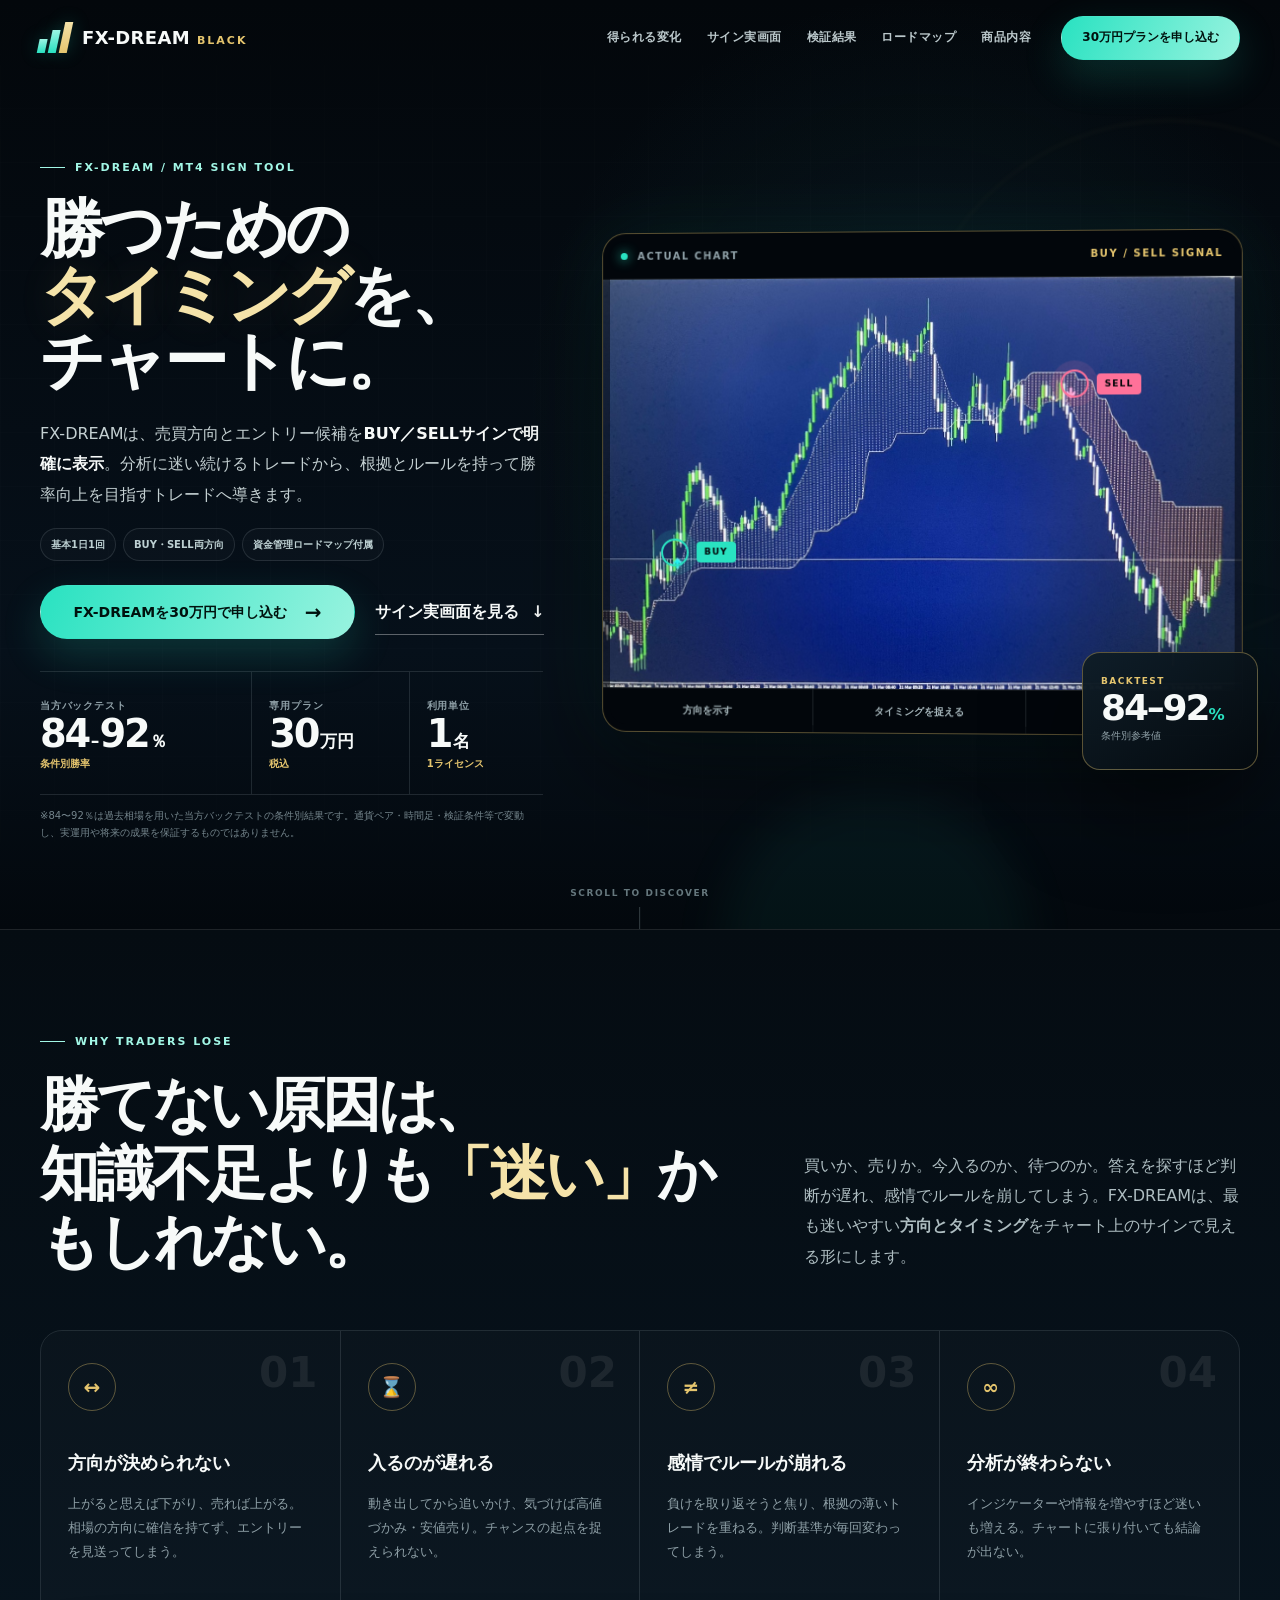
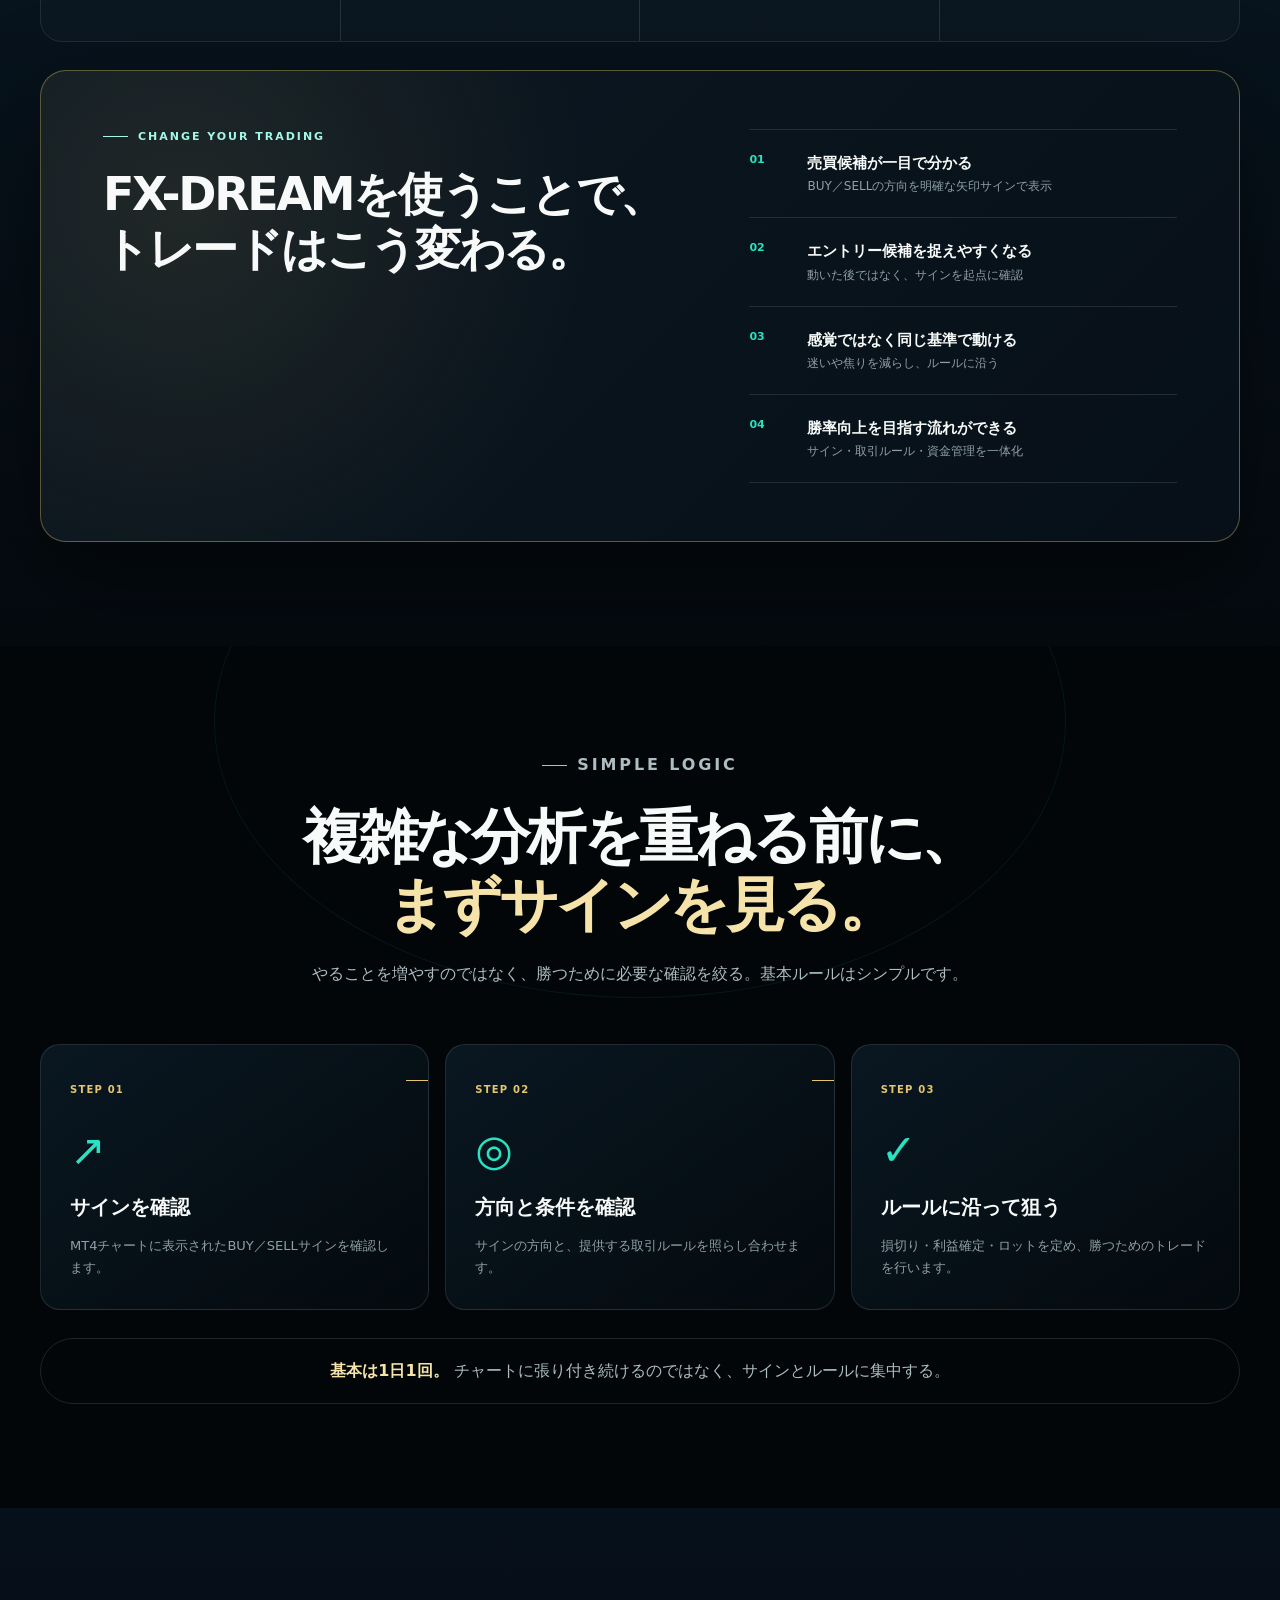
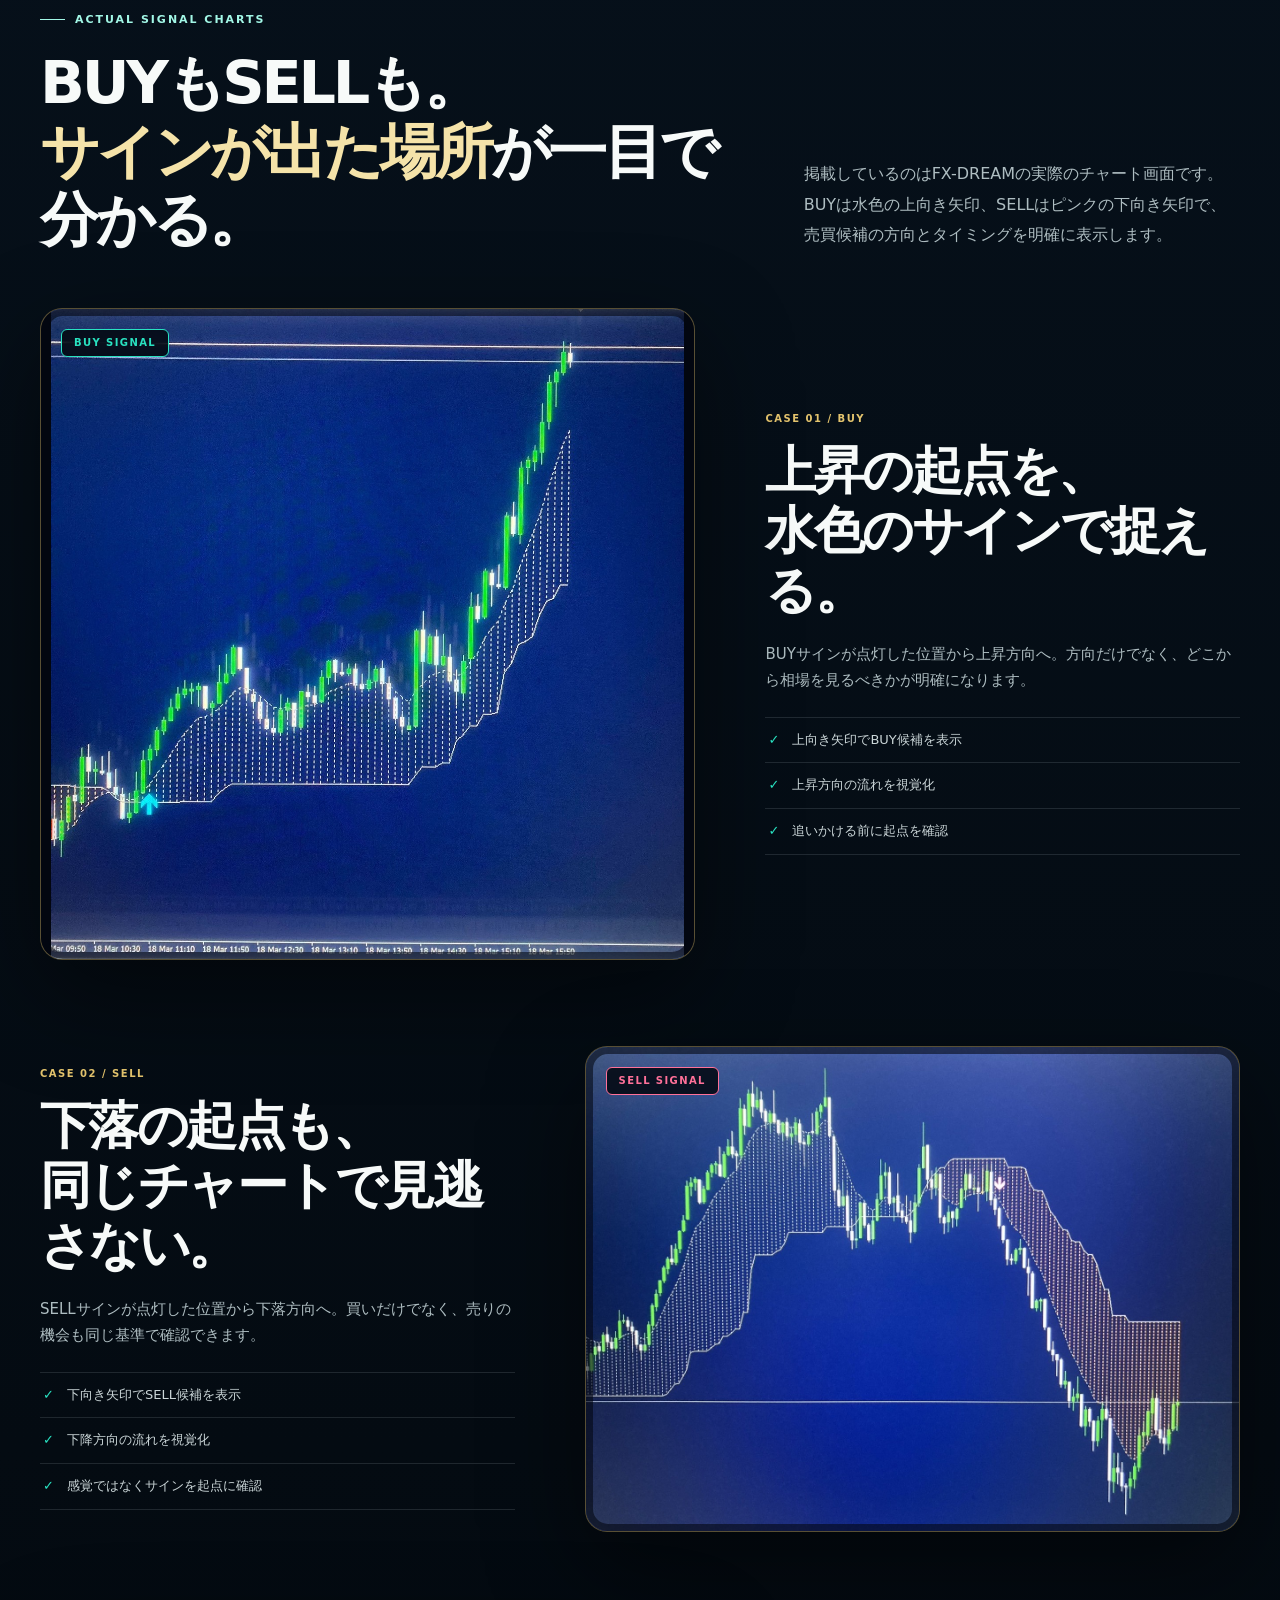
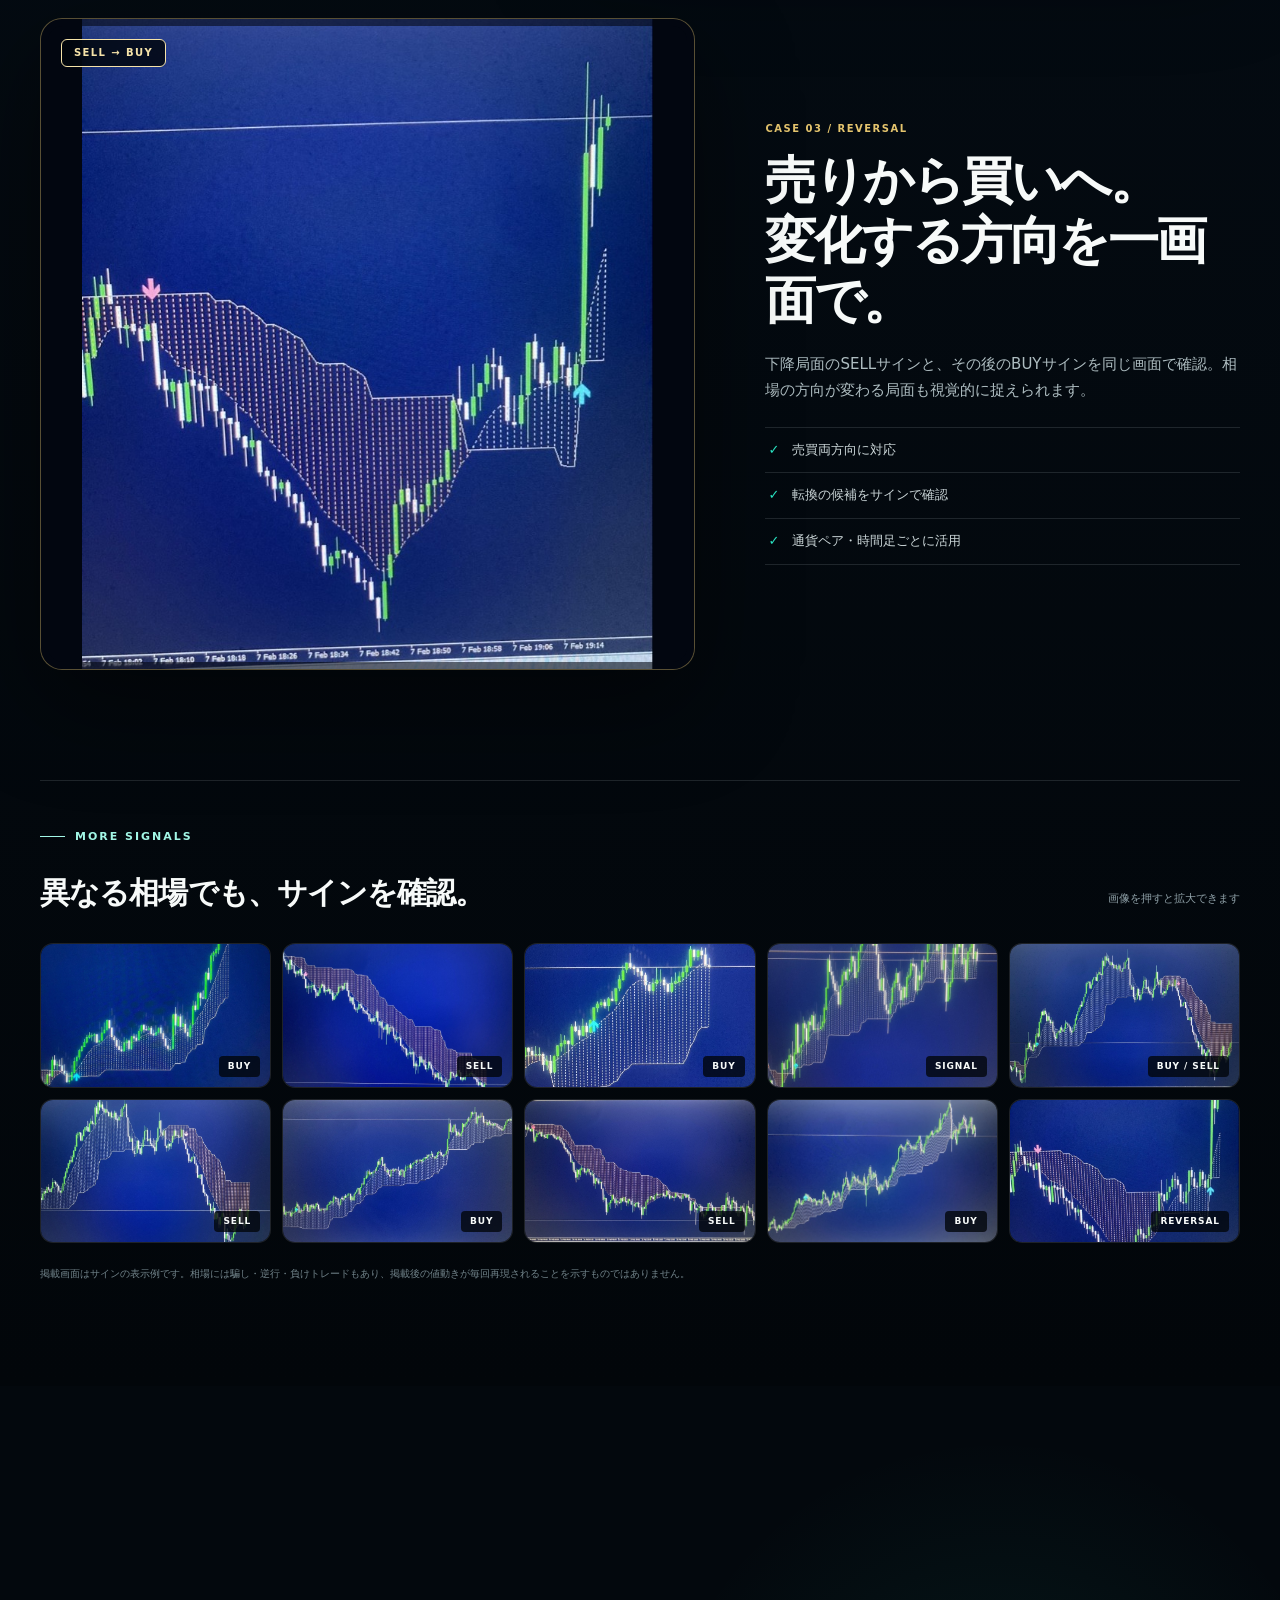
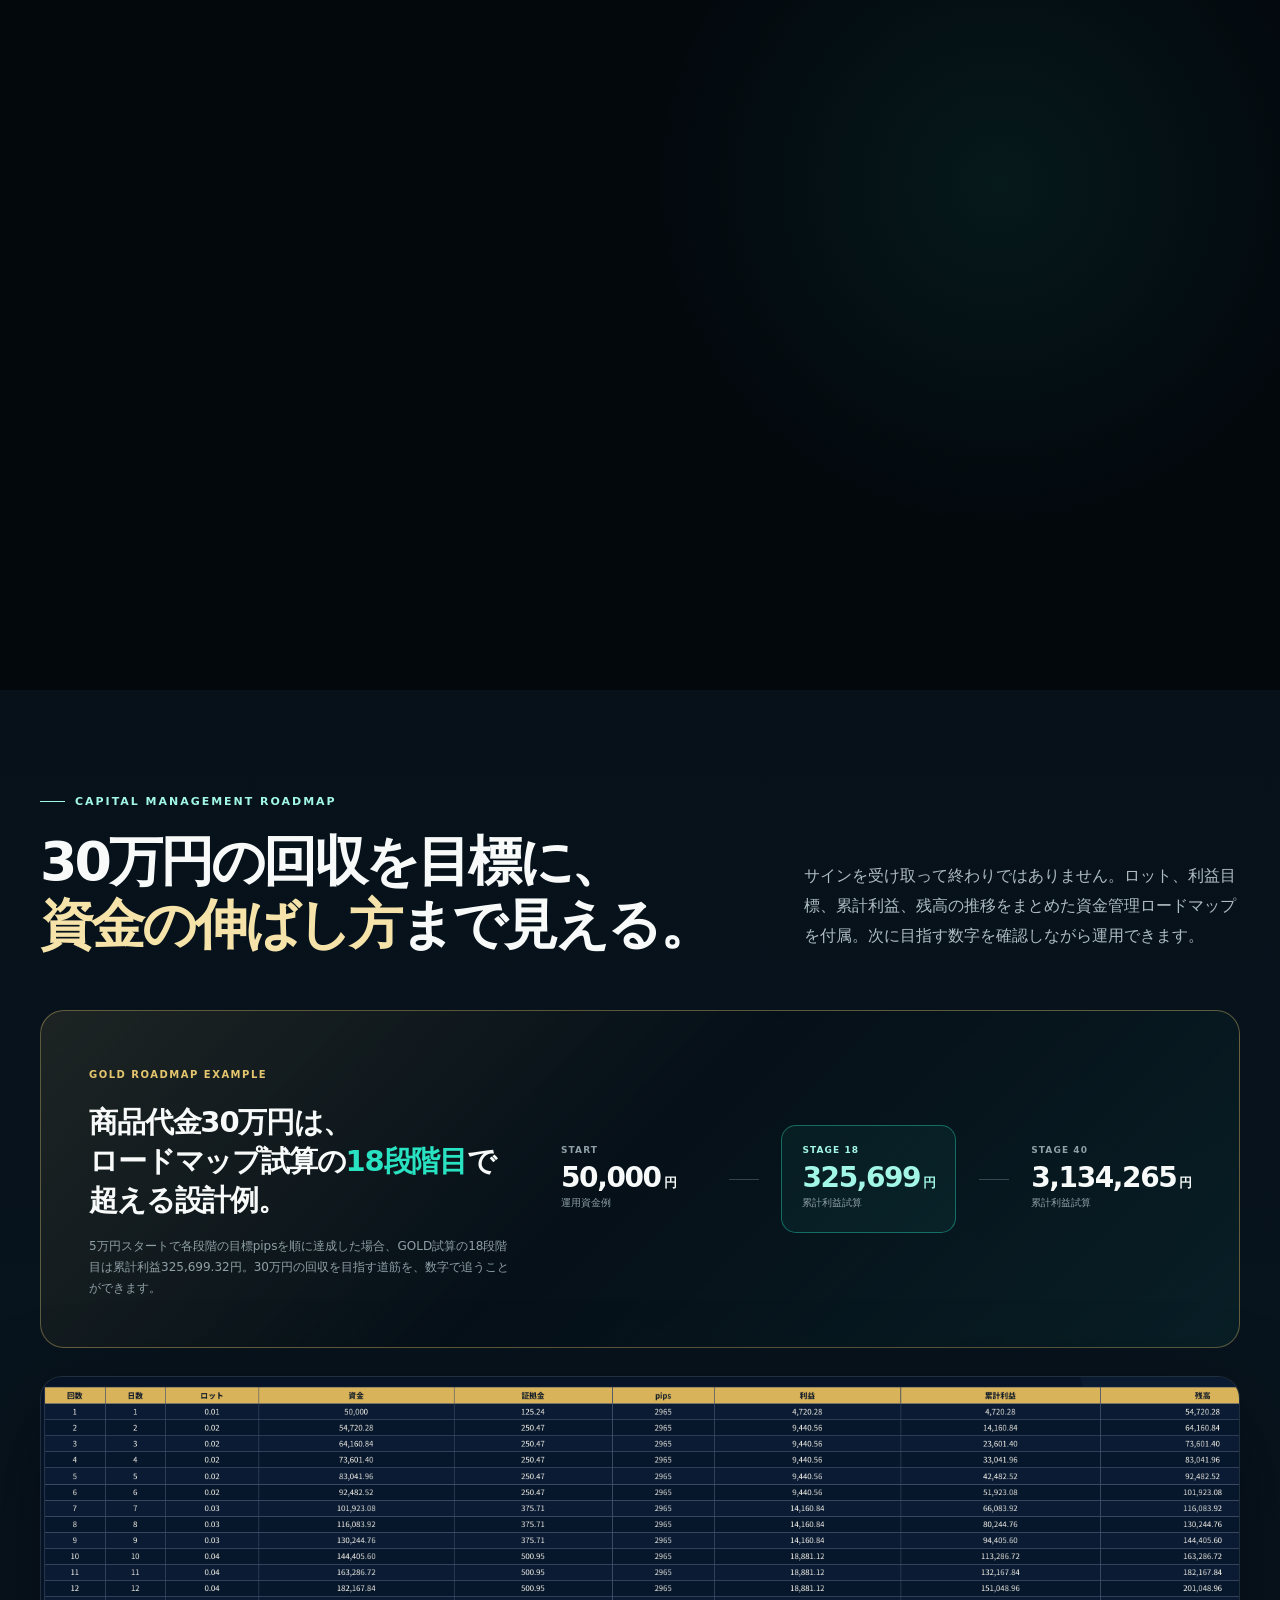
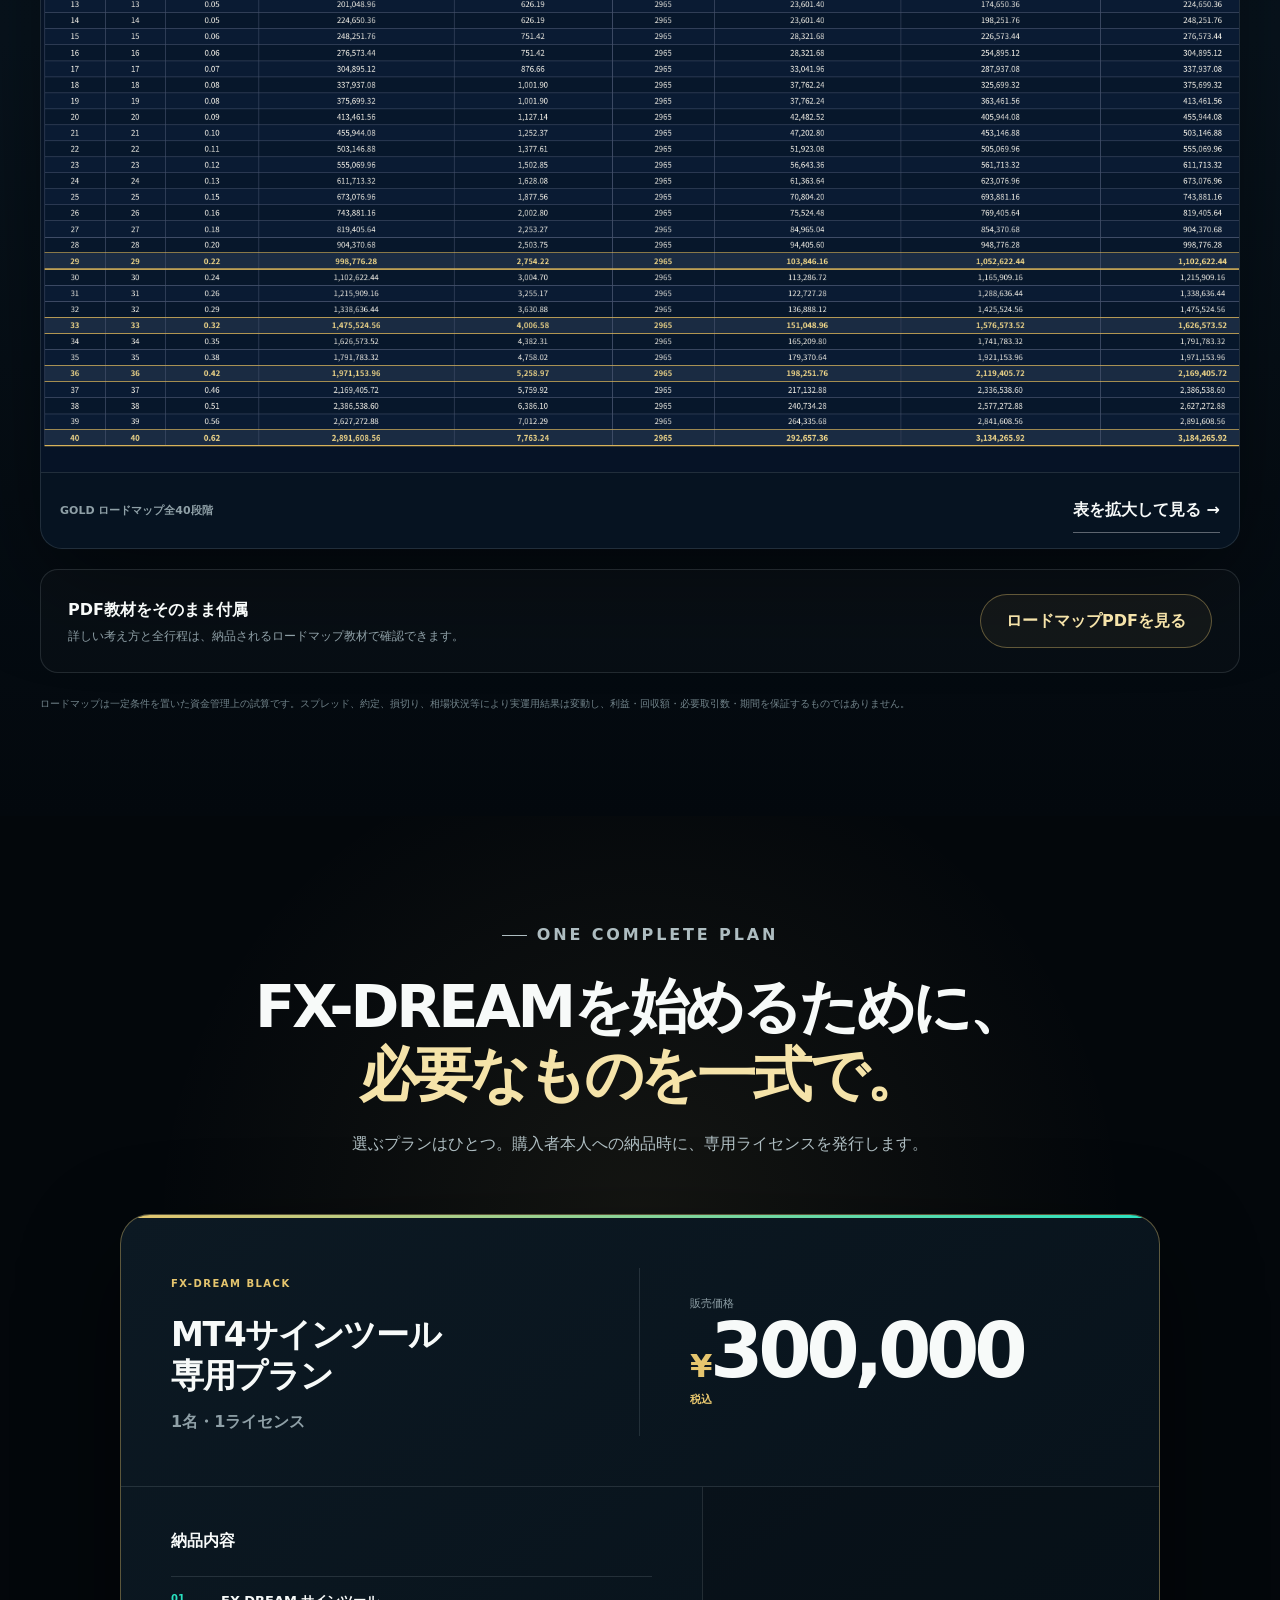
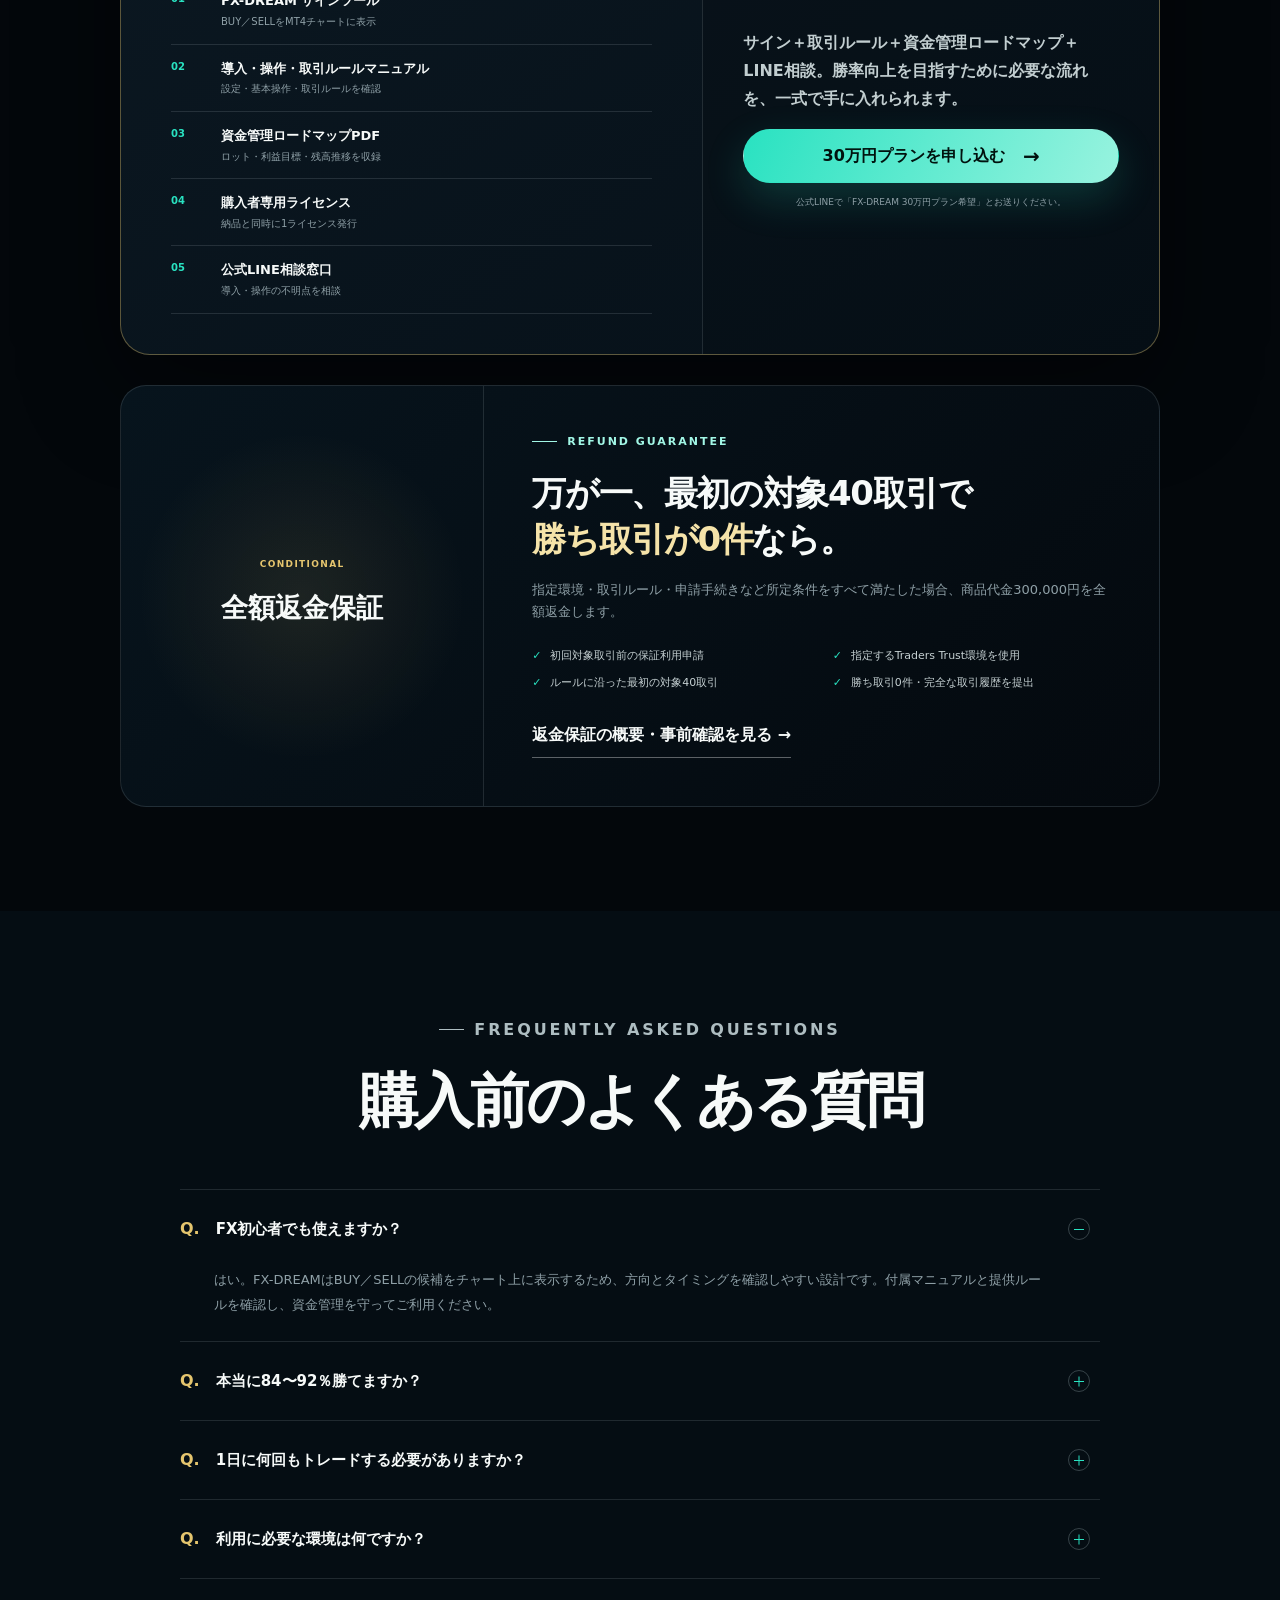
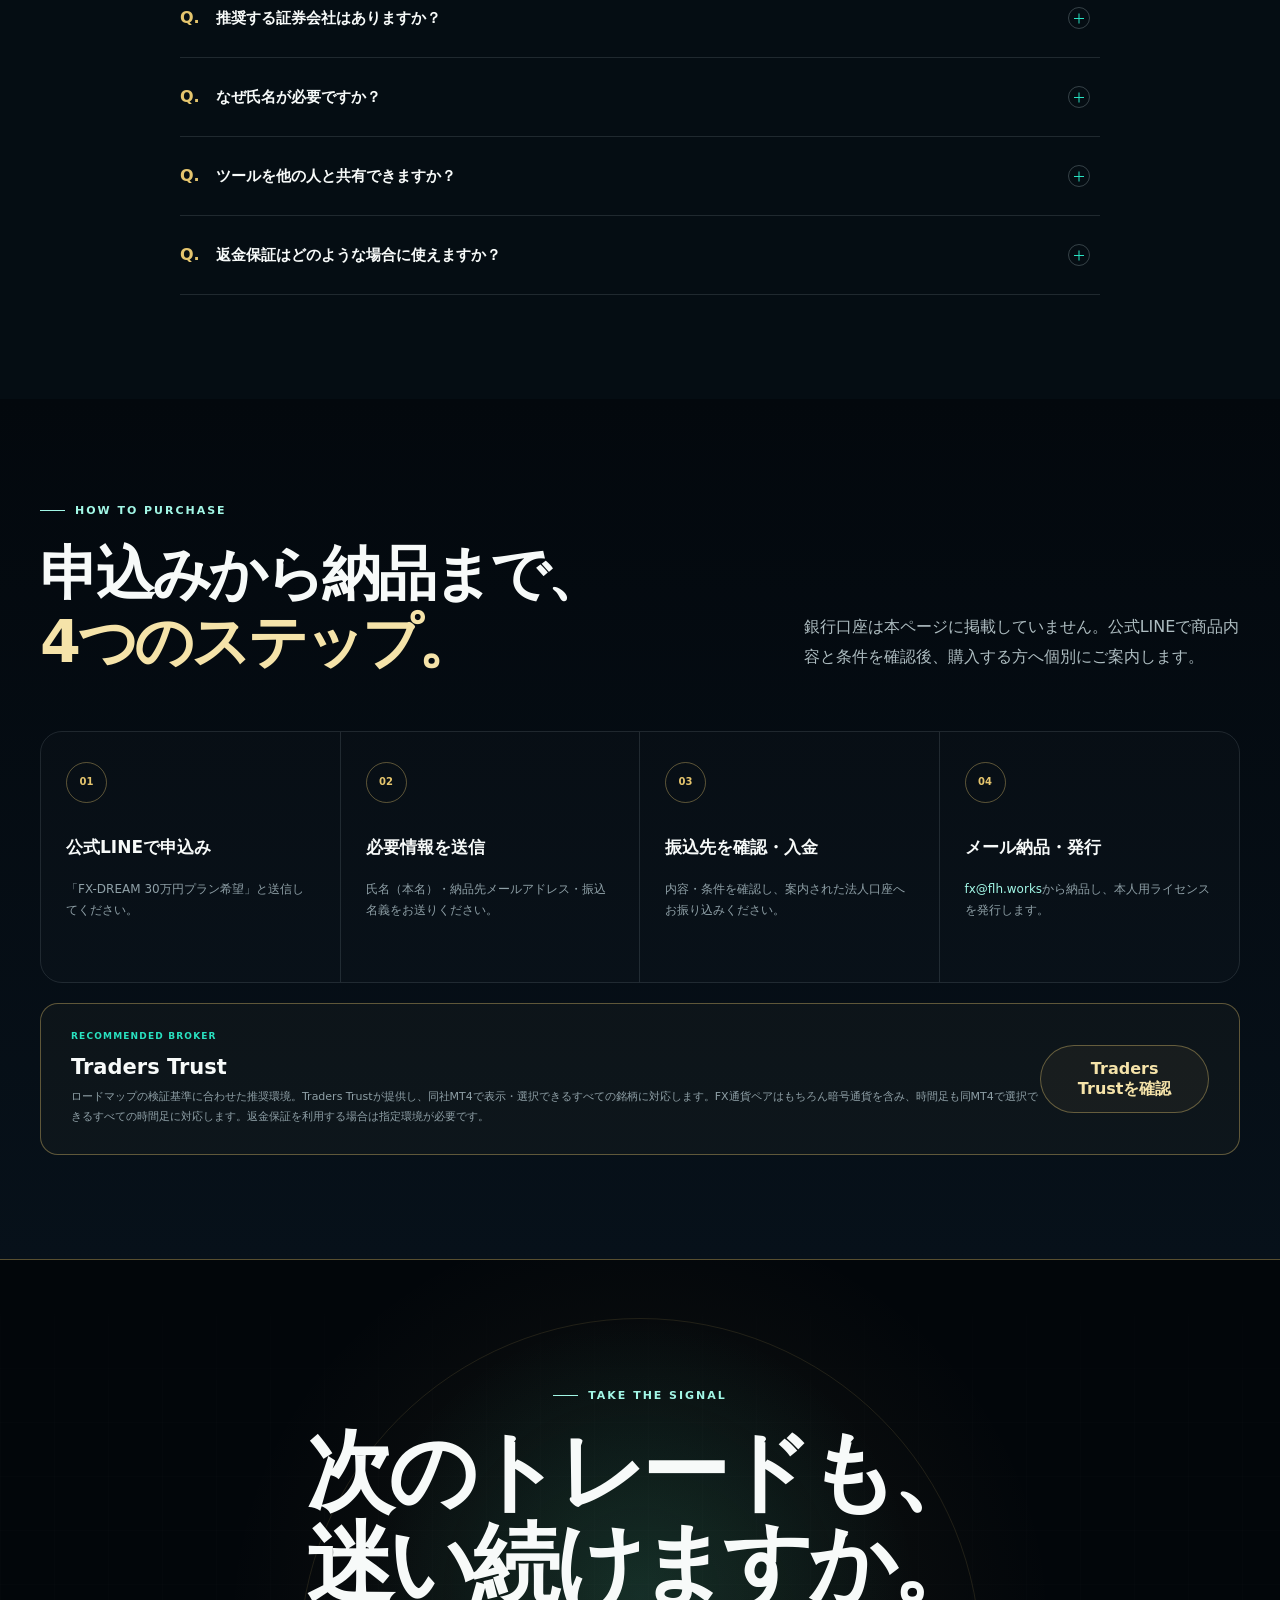
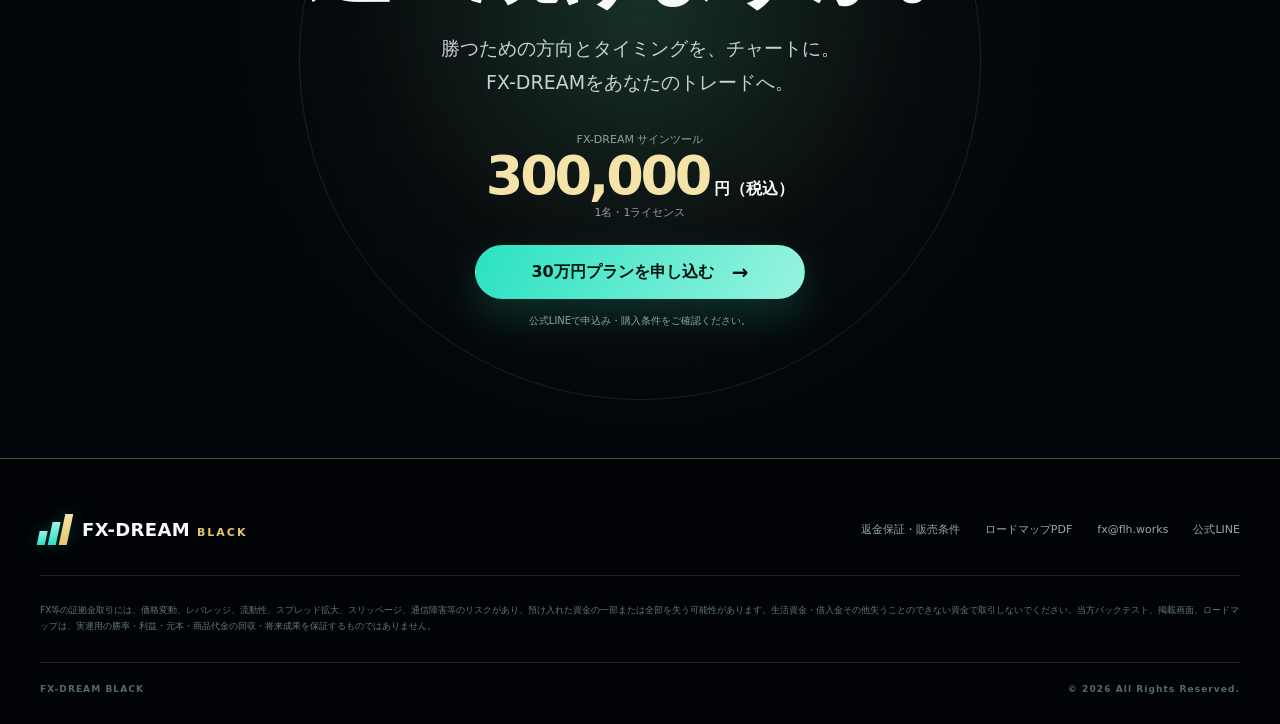
==== commit c2f5a8b8: "Fix hero line balance and add MT4 support scope" ====
--- a/index.html
+++ b/index.html
@@ -9,8 +9,8 @@
   <meta property="og:description" content="方向とエントリーの迷いを減らし、ルールに沿ったトレードで勝率向上を目指すMT4サインツール。">
   <meta property="og:type" content="website">
   <title>FX-DREAM BLACK｜勝率向上を目指すMT4サインツール</title>
-  <link rel="stylesheet" href="assets/css/styles.css?v=20260831-v8">
-  <script src="assets/js/main.js?v=20260831-v8" defer></script>
+  <link rel="stylesheet" href="assets/css/styles.css?v=20260831-v9">
+  <script src="assets/js/main.js?v=20260831-v9" defer></script>
 </head>
 <body>
   <a class="skip-link" href="#main">本文へ移動</a>
@@ -38,7 +38,7 @@
       <div class="container hero-layout">
         <div class="hero-copy reveal">
           <p class="eyebrow"><span></span>FX-DREAM / MT4 SIGN TOOL</p>
-          <h1 id="hero-title">勝つための<br><em>タイミング</em>を、<br>チャートに。</h1>
+          <h1 id="hero-title"><span>勝つための</span><span><em>タイミング</em>を、</span><span>チャートに。</span></h1>
           <p class="hero-lead">FX-DREAMは、売買方向とエントリー候補を<strong>BUY／SELLサインで明確に表示</strong>。分析に迷い続けるトレードから、根拠とルールを持って勝率向上を目指すトレードへ導きます。</p>
           <div class="hero-tags"><span>基本1日1回</span><span>BUY・SELL両方向</span><span>資金管理ロードマップ付属</span></div>
           <div class="hero-actions"><a class="button button-primary" href="https://lin.ee/Pple6nd" target="_blank" rel="noopener noreferrer">FX-DREAMを30万円で申し込む<span aria-hidden="true">→</span></a><a class="text-button" href="#screens">サイン実画面を見る<span aria-hidden="true">↓</span></a></div>
@@ -201,7 +201,7 @@
           <li class="reveal" data-delay="140"><span>03</span><h3>振込先を確認・入金</h3><p>内容・条件を確認し、案内された法人口座へお振り込みください。</p></li>
           <li class="reveal" data-delay="210"><span>04</span><h3>メール納品・発行</h3><p><a href="mailto:fx@flh.works">fx@flh.works</a>から納品し、本人用ライセンスを発行します。</p></li>
         </ol>
-        <div class="broker-strip reveal"><div><span>RECOMMENDED BROKER</span><strong>Traders Trust</strong><p>ロードマップの検証基準に合わせた推奨環境。返金保証を利用する場合は指定環境が必要です。</p></div><a class="button button-outline" href="https://my.traders-trust.com/ja/links/go/2491" target="_blank" rel="noopener noreferrer sponsored nofollow">Traders Trustを確認</a></div>
+        <div class="broker-strip reveal"><div><span>RECOMMENDED BROKER</span><strong>Traders Trust</strong><p>ロードマップの検証基準に合わせた推奨環境。Traders Trustが提供し、同社MT4で表示・選択できるすべての銘柄に対応します。FX通貨ペアはもちろん暗号通貨を含み、時間足も同MT4で選択できるすべての時間足に対応します。返金保証を利用する場合は指定環境が必要です。</p></div><a class="button button-outline" href="https://my.traders-trust.com/ja/links/go/2491" target="_blank" rel="noopener noreferrer sponsored nofollow">Traders Trustを確認</a></div>
       </div>
     </section>
 
--- a/assets/css/styles.css
+++ b/assets/css/styles.css
@@ -53,7 +53,7 @@
 .button-primary:hover, .header-cta:hover { box-shadow: 0 19px 48px rgba(41, 226, 193, .28); }
 .button-primary span, .closing-button span { margin-left: 18px; font-size: 20px; }
 .button-outline { color: var(--gold-light); border-color: var(--line-gold); background: rgba(229, 197, 110, .05); }.button-outline:hover { border-color: var(--gold); }
-.header-cta { min-height: 44px; padding: 10px 20px; font-size: 12px; }
+.header-cta { min-height: 44px; padding: 10px 20px; font-size: 12px; white-space: nowrap; }
 .text-button { display: inline-flex; align-items: center; gap: 12px; padding: 8px 0; color: var(--white); background: none; border: 0; border-bottom: 1px solid rgba(255,255,255,.35); font-weight: 800; cursor: pointer; }.text-button:hover { color: var(--cyan-light); border-color: var(--cyan); }
 .menu-button { display: none; width: 46px; height: 46px; margin-left: auto; background: transparent; border: 1px solid var(--line); border-radius: 50%; cursor: pointer; }.menu-button span { display: block; width: 19px; height: 1px; margin: 5px auto; background: var(--white); transition: transform .2s ease; }
 .mobile-nav { display: none; }
@@ -63,7 +63,7 @@
 .hero-orb { position: absolute; border-radius: 50%; filter: blur(2px); pointer-events: none; }.orb-one { width: 520px; height: 520px; right: -150px; top: 120px; border: 1px solid rgba(229,197,110,.12); }.orb-two { width: 310px; height: 310px; right: 250px; bottom: -170px; background: rgba(41,226,193,.05); filter: blur(24px); }
 .hero-layout { position: relative; z-index: 2; display: grid; grid-template-columns: minmax(0, .88fr) minmax(560px, 1.12fr); gap: 56px; align-items: center; }
 .eyebrow { display: flex; align-items: center; gap: 10px; margin: 0 0 22px; color: var(--cyan-light); font: 800 11px/1.4 system-ui, sans-serif; letter-spacing: .18em; text-transform: uppercase; }.eyebrow > span { width: 25px; height: 1px; background: currentColor; }
-.hero h1 { max-width: 600px; margin-bottom: 24px; color: var(--white); font-size: clamp(58px, 5.4vw, 78px); font-weight: 900; line-height: 1.03; letter-spacing: -.065em; }.hero h1 em { color: var(--gold-light); font-style: normal; text-shadow: 0 0 40px rgba(229,197,110,.13); }
+.hero h1 { max-width: 600px; margin-bottom: 24px; color: var(--white); font-size: clamp(58px, 5vw, 70px); font-weight: 900; line-height: 1.03; letter-spacing: -.065em; }.hero h1 > span { display: block; white-space: nowrap; }.hero h1 em { color: var(--gold-light); font-style: normal; text-shadow: 0 0 40px rgba(229,197,110,.13); }
 .hero-lead { max-width: 610px; margin-bottom: 28px; color: #c4d0d2; font-size: 16px; line-height: 1.9; }.hero-lead strong { color: var(--white); }
 .hero-tags { display: flex; flex-wrap: wrap; gap: 7px; margin: -10px 0 24px; }.hero-tags span { padding: 7px 10px; color: #bdd0d2; border: 1px solid var(--line); border-radius: 999px; background: rgba(255,255,255,.02); font-size: 10px; font-weight: 800; }
 .hero-actions { display: flex; align-items: center; gap: 20px; margin-bottom: 32px; }.hero-actions .button { min-width: 315px; padding-inline: 21px; white-space: nowrap; font-size: 14px; }.hero-actions .text-button { flex: 0 0 auto; white-space: nowrap; }
@@ -92,7 +92,7 @@
 .logic-section { overflow: hidden; background: #020609; }.logic-section::before { position: absolute; top: -200px; left: 50%; width: 850px; height: 550px; border: 1px solid rgba(41,226,193,.08); border-radius: 50%; content: ""; transform: translateX(-50%); }.logic-flow { position: relative; display: grid; grid-template-columns: repeat(3, 1fr); gap: 16px; margin: 0; padding: 0; list-style: none; }.logic-flow li { position: relative; min-height: 255px; padding: 29px; overflow: hidden; border: 1px solid var(--line); border-radius: 20px; background: linear-gradient(145deg, #091721, #040a0e); }.logic-flow li::after { position: absolute; top: 35px; right: -22px; width: 44px; height: 1px; background: var(--gold); content: ""; }.logic-flow li:last-child::after { display: none; }.logic-flow span { color: var(--gold); font: 800 10px/1 system-ui, sans-serif; letter-spacing: .12em; }.logic-flow i { display: block; margin: 27px 0 18px; color: var(--cyan); font: 300 43px/1 system-ui, sans-serif; font-style: normal; }.logic-flow h3 { margin-bottom: 10px; color: var(--white); font-size: 20px; }.logic-flow p { margin: 0; color: var(--muted); font-size: 13px; }.logic-tagline { margin: 28px 0 0; padding: 18px; color: #adbdc0; border: 1px solid var(--line); border-radius: 999px; text-align: center; }.logic-tagline strong { color: var(--gold-light); }
 
 .screens-section { background: linear-gradient(180deg, #06101a, #02060a); }.signal-feature { display: grid; grid-template-columns: minmax(0, 1.16fr) minmax(360px, .84fr); gap: 70px; margin-bottom: 86px; align-items: center; }.signal-feature.reverse { grid-template-columns: minmax(360px, .84fr) minmax(0, 1.16fr); }.signal-feature.reverse .signal-image { order: 2; }.signal-feature.reverse .signal-copy { order: 1; }
-.signal-image { position: relative; overflow: hidden; border: 1px solid var(--line-gold); border-radius: 22px; background: #020610; box-shadow: var(--shadow); }.signal-image::after { position: absolute; inset: 0; border: 7px solid rgba(2,6,16,.58); border-radius: inherit; content: ""; pointer-events: none; }.signal-image img { width: 100%; max-height: 610px; object-fit: contain; }.signal-image.portrait img { max-height: 650px; }.image-label { position: absolute; top: 20px; left: 20px; z-index: 2; padding: 8px 12px; border: 1px solid currentColor; border-radius: 6px; background: rgba(1,5,12,.83); font: 900 10px/1 system-ui, sans-serif; letter-spacing: .14em; backdrop-filter: blur(10px); }.buy-label { color: var(--cyan); }.sell-label { color: var(--sell); }.both-label { color: var(--gold-light); }
+.signal-image { position: relative; overflow: hidden; border: 1px solid var(--line-gold); border-radius: 22px; background: #020610; box-shadow: var(--shadow); }.signal-image::after { position: absolute; inset: 0; border: 7px solid rgba(2,6,16,.58); border-radius: inherit; content: ""; pointer-events: none; }.signal-image img { width: 100%; height: auto; max-height: 610px; object-fit: contain; }.signal-image.portrait img { max-height: 650px; }.image-label { position: absolute; top: 20px; left: 20px; z-index: 2; padding: 8px 12px; border: 1px solid currentColor; border-radius: 6px; background: rgba(1,5,12,.83); font: 900 10px/1 system-ui, sans-serif; letter-spacing: .14em; backdrop-filter: blur(10px); }.buy-label { color: var(--cyan); }.sell-label { color: var(--sell); }.both-label { color: var(--gold-light); }
 .signal-copy > span { display: block; margin-bottom: 17px; color: var(--gold); font: 800 10px/1 system-ui, sans-serif; letter-spacing: .15em; }.signal-copy h3 { margin-bottom: 20px; color: var(--white); font-size: clamp(34px, 4vw, 51px); line-height: 1.18; letter-spacing: -.05em; }.signal-copy > p { margin-bottom: 23px; color: #aebdc1; font-size: 15px; }.signal-copy ul { margin: 0; padding: 0; list-style: none; }.signal-copy li { position: relative; padding: 11px 0 11px 27px; color: #cbd6d8; border-top: 1px solid var(--line); font-size: 13px; }.signal-copy li:last-child { border-bottom: 1px solid var(--line); }.signal-copy li::before { position: absolute; left: 3px; color: var(--cyan); content: "✓"; }
 .gallery-block { margin-top: 110px; padding-top: 48px; border-top: 1px solid var(--line); }.gallery-heading { display: flex; align-items: end; justify-content: space-between; margin-bottom: 24px; }.gallery-heading h3 { margin: 0; color: var(--white); font-size: 30px; letter-spacing: -.03em; }.gallery-heading > p { color: var(--muted); font-size: 11px; }.gallery-grid { display: grid; grid-template-columns: repeat(5, 1fr); gap: 11px; }.gallery-item { position: relative; aspect-ratio: 16/10; padding: 0; overflow: hidden; border: 1px solid var(--line); border-radius: 13px; background: #02050a; cursor: zoom-in; }.gallery-item img { width: 100%; height: 100%; object-fit: cover; transition: transform .4s ease, filter .4s ease; }.gallery-item:hover img { transform: scale(1.04); filter: brightness(1.09); }.gallery-item span { position: absolute; right: 10px; bottom: 10px; padding: 6px 9px; color: var(--white); background: rgba(1,4,8,.78); border-radius: 4px; font: 900 9px/1 system-ui, sans-serif; letter-spacing: .1em; }
 .section-note { margin: 22px 0 0; color: #71838a; font-size: 10px; line-height: 1.7; }
@@ -103,7 +103,7 @@
 
 .roadmap-section { background: linear-gradient(180deg, #06111a, #08141e 55%, #03080d); }.recovery-story { display: grid; grid-template-columns: .8fr 1.2fr; gap: 52px; margin-bottom: 28px; padding: 48px; border: 1px solid var(--line-gold); border-radius: 24px; background: linear-gradient(135deg, rgba(229,197,110,.1), rgba(6,16,24,.9) 48%, rgba(41,226,193,.06)); }.recovery-intro > span { color: var(--gold); font: 800 10px/1 system-ui, sans-serif; letter-spacing: .15em; }.recovery-intro h3 { margin: 16px 0; color: var(--white); font-size: 29px; line-height: 1.35; letter-spacing: -.04em; }.recovery-intro h3 span { color: var(--cyan); }.recovery-intro p { margin: 0; color: var(--muted); font-size: 12px; }
 .milestone-track { display: flex; align-items: center; justify-content: space-between; }.milestone-track > div { display: flex; min-width: 145px; flex-direction: column; }.milestone-track i { color: var(--muted); font: 800 9px/1 system-ui, sans-serif; font-style: normal; letter-spacing: .12em; }.milestone-track strong { margin: 9px 0 2px; color: var(--white); font: 900 28px/1 system-ui, sans-serif; letter-spacing: -.05em; }.milestone-track strong small { margin-left: 3px; font-size: .45em; }.milestone-track span { color: var(--muted); font-size: 10px; }.milestone-track > b { width: 30px; height: 1px; margin: 0 9px; background: var(--line-strong); }.milestone-track .highlight { padding: 20px; border: 1px solid rgba(41,226,193,.4); border-radius: 15px; background: rgba(41,226,193,.055); }.milestone-track .highlight i, .milestone-track .highlight strong { color: var(--cyan-light); }
-.roadmap-figure { margin: 0; overflow: hidden; border: 1px solid var(--line); border-radius: 22px; background: #061321; box-shadow: var(--shadow); }.roadmap-figure img { width: 100%; }.roadmap-figure figcaption { display: flex; padding: 15px 19px; align-items: center; justify-content: space-between; border-top: 1px solid var(--line); }.roadmap-figure figcaption > span { color: var(--muted); font-size: 11px; font-weight: 700; }
+.roadmap-figure { margin: 0; overflow: hidden; border: 1px solid var(--line); border-radius: 22px; background: #061321; box-shadow: var(--shadow); }.roadmap-figure img { width: 100%; height: auto; }.roadmap-figure figcaption { display: flex; padding: 15px 19px; align-items: center; justify-content: space-between; border-top: 1px solid var(--line); }.roadmap-figure figcaption > span { color: var(--muted); font-size: 11px; font-weight: 700; }
 .roadmap-actions { display: flex; margin-top: 20px; padding: 24px 27px; align-items: center; justify-content: space-between; border: 1px solid var(--line); border-radius: 18px; background: rgba(255,255,255,.018); }.roadmap-actions strong { color: var(--white); }.roadmap-actions p { margin: 2px 0 0; color: var(--muted); font-size: 12px; }
 
 .plan-section { background: radial-gradient(circle at 50% 24%, rgba(229,197,110,.08), transparent 34%), #03070b; }.offer-card { max-width: 1040px; margin: 0 auto; overflow: hidden; border: 1px solid var(--line-gold); border-radius: 30px; background: linear-gradient(145deg, #0c1923, #061018); box-shadow: var(--shadow); }.offer-card::before { display: block; height: 3px; background: linear-gradient(90deg, var(--gold), var(--cyan)); content: ""; }.offer-main { display: grid; grid-template-columns: 1fr 1fr; padding: 50px; border-bottom: 1px solid var(--line); }.offer-name { padding-right: 45px; border-right: 1px solid var(--line); }.offer-name > span { color: var(--gold); font: 900 10px/1 system-ui, sans-serif; letter-spacing: .15em; }.offer-name h3 { margin: 18px 0 12px; color: var(--white); font-size: 33px; line-height: 1.25; letter-spacing: -.04em; }.offer-name p { margin: 0; color: var(--muted); font-weight: 700; }.offer-price { display: flex; padding-left: 50px; flex-direction: column; justify-content: center; }.offer-price > span { color: var(--muted); font-size: 11px; }.offer-price strong { color: var(--white); font: 900 clamp(50px, 6vw, 78px)/1 system-ui, sans-serif; letter-spacing: -.07em; }.offer-price strong small { margin-right: 3px; color: var(--gold); font-size: .42em; }.offer-price em { color: var(--gold); font-size: 11px; font-style: normal; font-weight: 700; }.offer-body { display: grid; grid-template-columns: 1.12fr .88fr; }.deliverables { padding: 40px 50px; }.deliverables h4 { color: var(--white); }.deliverables ul { margin: 0; padding: 0; list-style: none; }.deliverables li { display: grid; grid-template-columns: 38px 1fr; gap: 12px; padding: 13px 0; border-top: 1px solid var(--line); }.deliverables li:last-child { border-bottom: 1px solid var(--line); }.deliverables i { color: var(--cyan); font: 800 10px/1.8 system-ui, sans-serif; font-style: normal; }.deliverables li > span { display: flex; flex-direction: column; }.deliverables strong { color: var(--white); font-size: 13px; }.deliverables em { color: var(--muted); font-size: 10px; font-style: normal; }.offer-action { display: flex; padding: 40px; flex-direction: column; justify-content: center; border-left: 1px solid var(--line); background: rgba(0,0,0,.13); }.offer-action p { color: #c2ced0; font-weight: 700; }.wide { width: 100%; }.offer-action small { margin-top: 12px; color: var(--muted); font-size: 9px; text-align: center; }
@@ -125,8 +125,18 @@
 /* Terms page */
 .subpage { padding-top: var(--header); }.simple-heading { padding: 90px 0 58px; border-bottom: 1px solid var(--line); background: radial-gradient(circle at 70% 20%, rgba(41,226,193,.06), transparent 32%), #050c12; }.simple-heading h1 { color: var(--white); font-size: clamp(42px, 5vw, 62px); line-height: 1.12; letter-spacing: -.055em; }.simple-heading > .narrow > p { color: var(--muted); }.doc-meta { display: flex; flex-wrap: wrap; gap: 8px; margin-top: 25px; }.doc-meta span { padding: 8px 11px; color: #becacd; border: 1px solid var(--line); border-radius: 7px; font-size: 10px; }.terms-content { padding: 60px 0 90px; }.term-card { margin-bottom: 18px; padding: 32px; border: 1px solid var(--line); border-radius: 17px; background: var(--surface); }.term-card h2 { color: var(--white); font-size: 23px; }.term-card h3 { margin-top: 26px; color: var(--gold-light); font-size: 15px; }.term-card p, .term-card li { color: #aebdc1; font-size: 12px; }.term-card li + li { margin-top: 6px; }.important-box, .ng-box { margin: 20px 0; padding: 18px; border: 1px solid var(--line-gold); border-radius: 11px; background: rgba(229,197,110,.04); }.ng-box { border-color: rgba(255,113,153,.25); background: rgba(255,113,153,.035); }.important-box p, .ng-box p { margin: 0; }.accent { color: var(--cyan-light); }.small { font-size: 11px !important; }.muted { color: var(--muted) !important; }
 
+@media (min-width: 841px) {
+  .transformation { grid-template-columns: 1.16fr .84fr; gap: 56px; }
+  .transform-copy h2 { font-size: clamp(32px, 3.8vw, 46px); }
+  #roadmap-title { font-size: clamp(40px, 4.2vw, 54px); }
+}
+
 @media (max-width: 1100px) {
   .desktop-nav { display: none; }
+  .header-cta { margin-left: auto; }
+  .menu-button { display: block; margin-left: 12px; }
+  .mobile-nav { position: absolute; inset: var(--header) 0 auto; display: grid; max-height: 0; overflow: hidden; background: rgba(3,7,11,.97); transition: max-height .3s ease; }.mobile-nav.is-open { max-height: 440px; border-bottom: 1px solid var(--line); }.mobile-nav a { padding: 14px 24px; color: #cbd5d7; border-top: 1px solid var(--line); font-size: 13px; font-weight: 700; }
+  .menu-button[aria-expanded="true"] span:first-child { transform: translateY(3px) rotate(45deg); }.menu-button[aria-expanded="true"] span:last-child { transform: translateY(-3px) rotate(-45deg); }
   .hero { min-height: auto; padding-top: calc(var(--header) + 60px); }
   .hero-layout { grid-template-columns: 1fr; gap: 55px; }
   .hero-copy { max-width: 780px; }.hero-visual { width: min(100%, 820px); margin: 0 auto; }
@@ -141,9 +151,7 @@
   :root { --header: 66px; }
   .container, .narrow { width: min(calc(100% - 34px), var(--container)); }
   .section { padding: 76px 0; }
-  .header-cta { display: none; }.terms-page .header-cta { display: inline-flex; min-height: 40px; padding: 8px 14px; }.menu-button { display: block; }
-  .mobile-nav { position: absolute; inset: var(--header) 0 auto; display: grid; max-height: 0; overflow: hidden; background: rgba(3,7,11,.97); transition: max-height .3s ease; }.mobile-nav.is-open { max-height: 440px; border-bottom: 1px solid var(--line); }.mobile-nav a { padding: 14px 24px; color: #cbd5d7; border-top: 1px solid var(--line); font-size: 13px; font-weight: 700; }
-  .menu-button[aria-expanded="true"] span:first-child { transform: translateY(3px) rotate(45deg); }.menu-button[aria-expanded="true"] span:last-child { transform: translateY(-3px) rotate(-45deg); }
+  .header-cta { display: none; }.terms-page .header-cta { display: inline-flex; min-height: 40px; padding: 8px 14px; }.menu-button { margin-left: auto; }
   .hero { min-height: auto; padding: calc(var(--header) + 45px) 0 72px; }.hero-layout { gap: 45px; }.hero h1 { font-size: clamp(50px, 10vw, 68px); }.hero-stats { grid-template-columns: 1.25fr 1fr 1fr; }
   .split-heading, .transformation, .evidence-layout, .recovery-story, .offer-body, .guarantee-card { grid-template-columns: 1fr; gap: 34px; }.split-heading { align-items: start; }.section-heading { margin-bottom: 40px; }
   .transformation { padding: 40px; }.logic-flow { grid-template-columns: 1fr; }.logic-flow li::after { display: none; }.logic-flow li { min-height: auto; }
@@ -158,6 +166,7 @@
 
 @media (max-width: 600px) {
   body { padding-bottom: 73px; font-size: 15px; }
+  .terms-page { padding-bottom: 0; }
   .container, .narrow { width: calc(100% - 28px); }
   .section { padding: 61px 0; }
   .brand-name strong { font-size: 16px; }.brand-name em { font-size: 9px; }
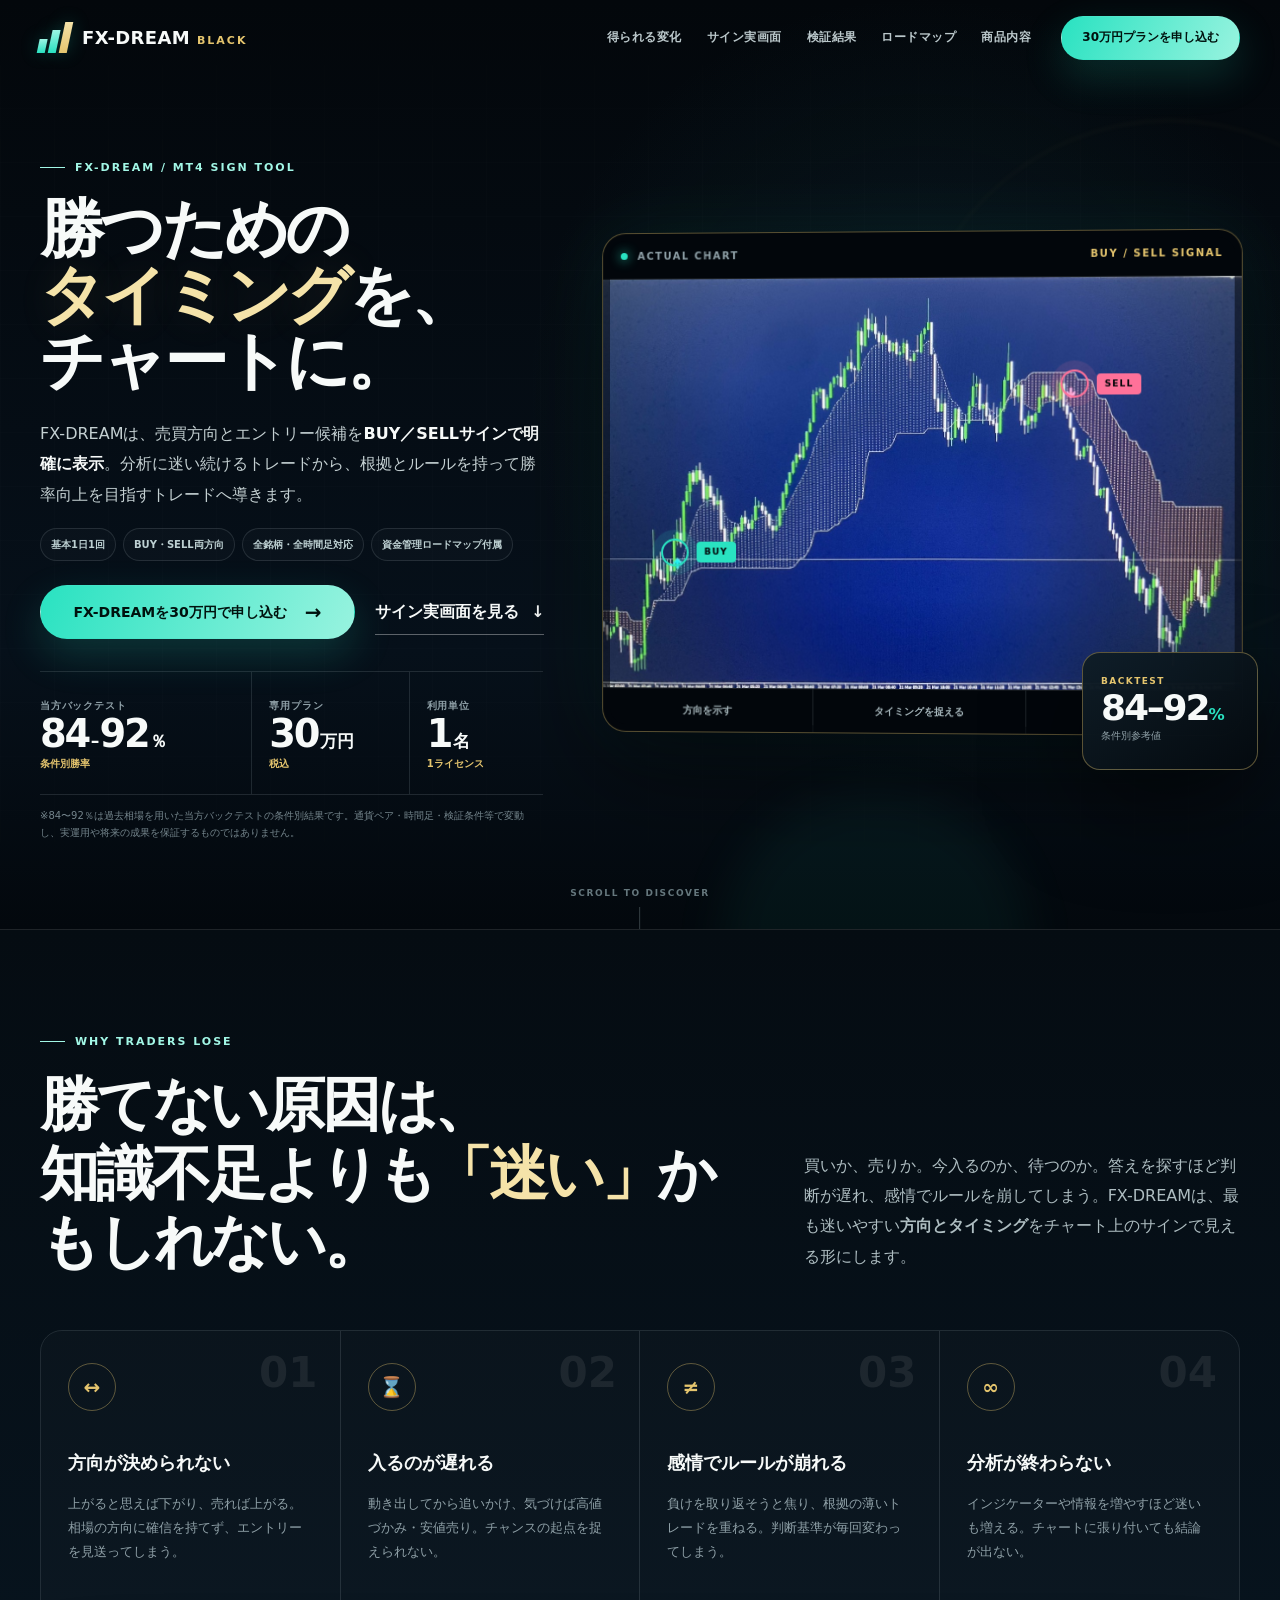
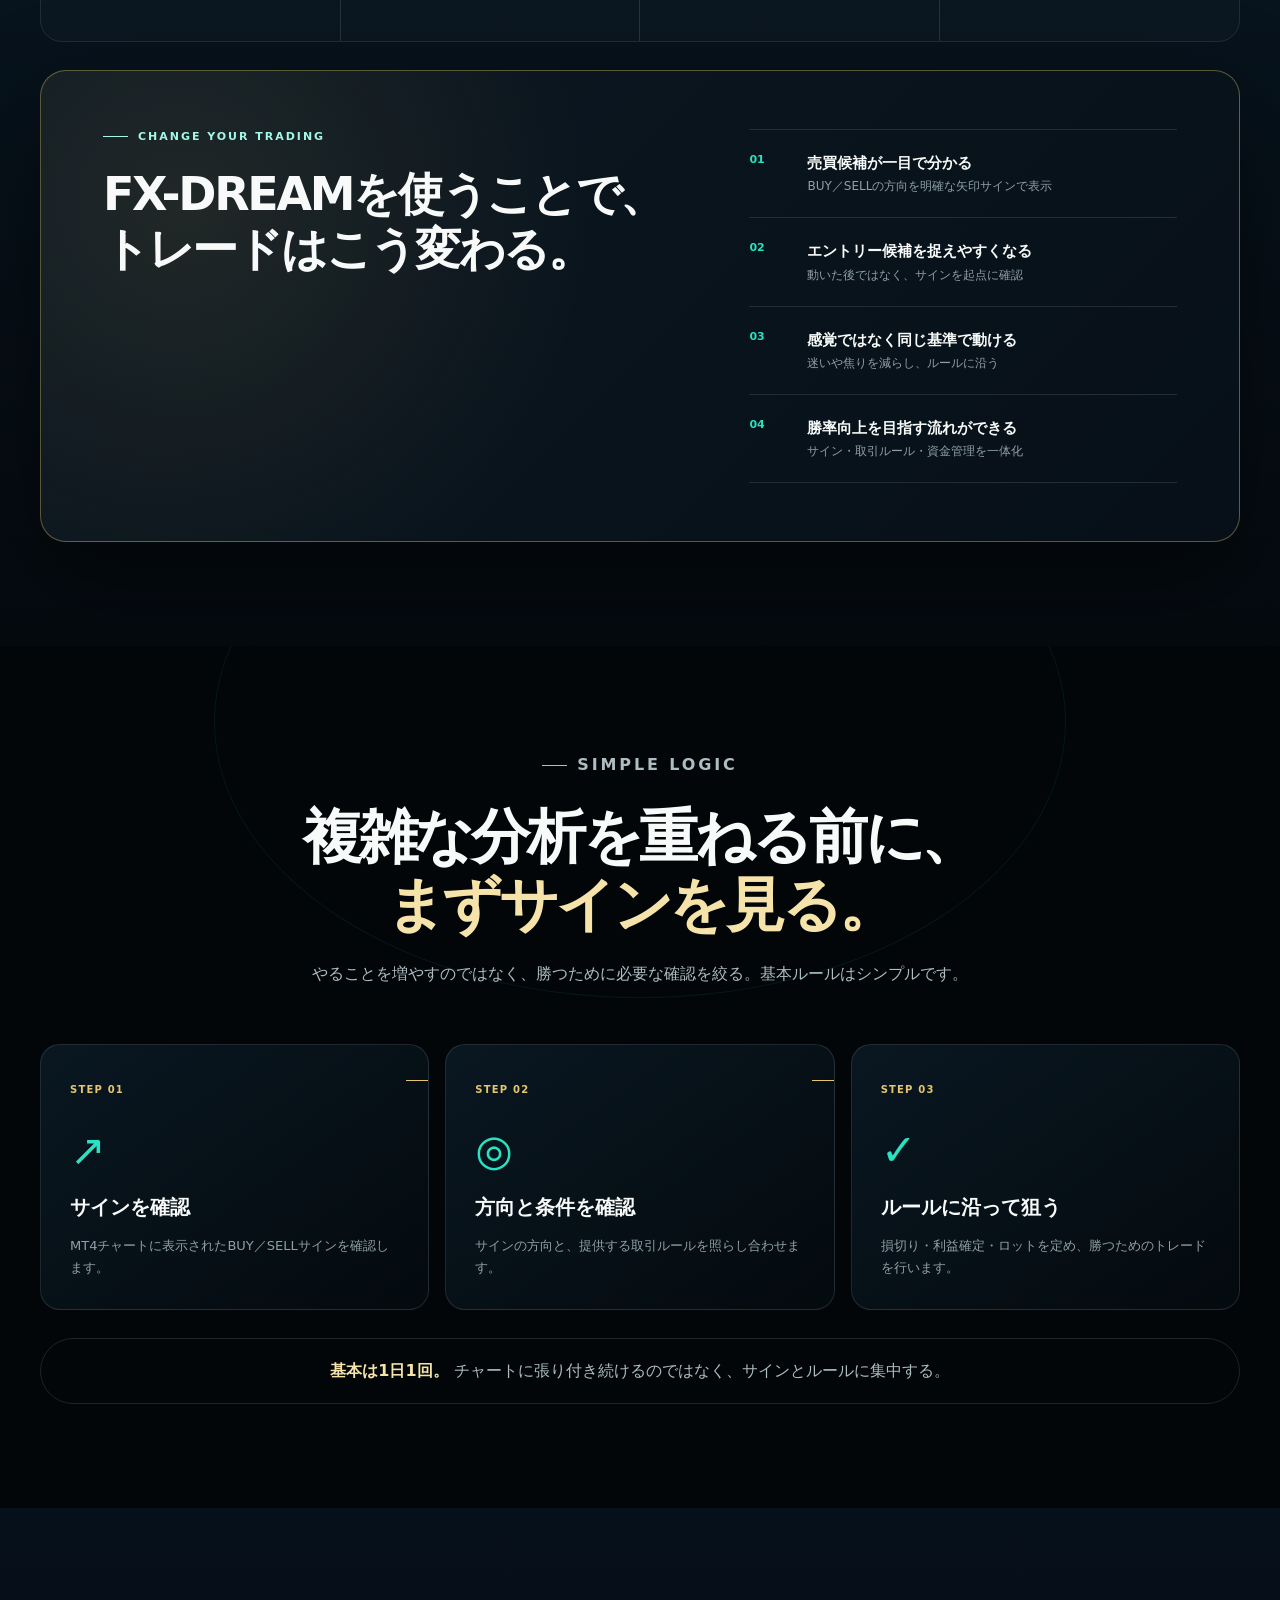
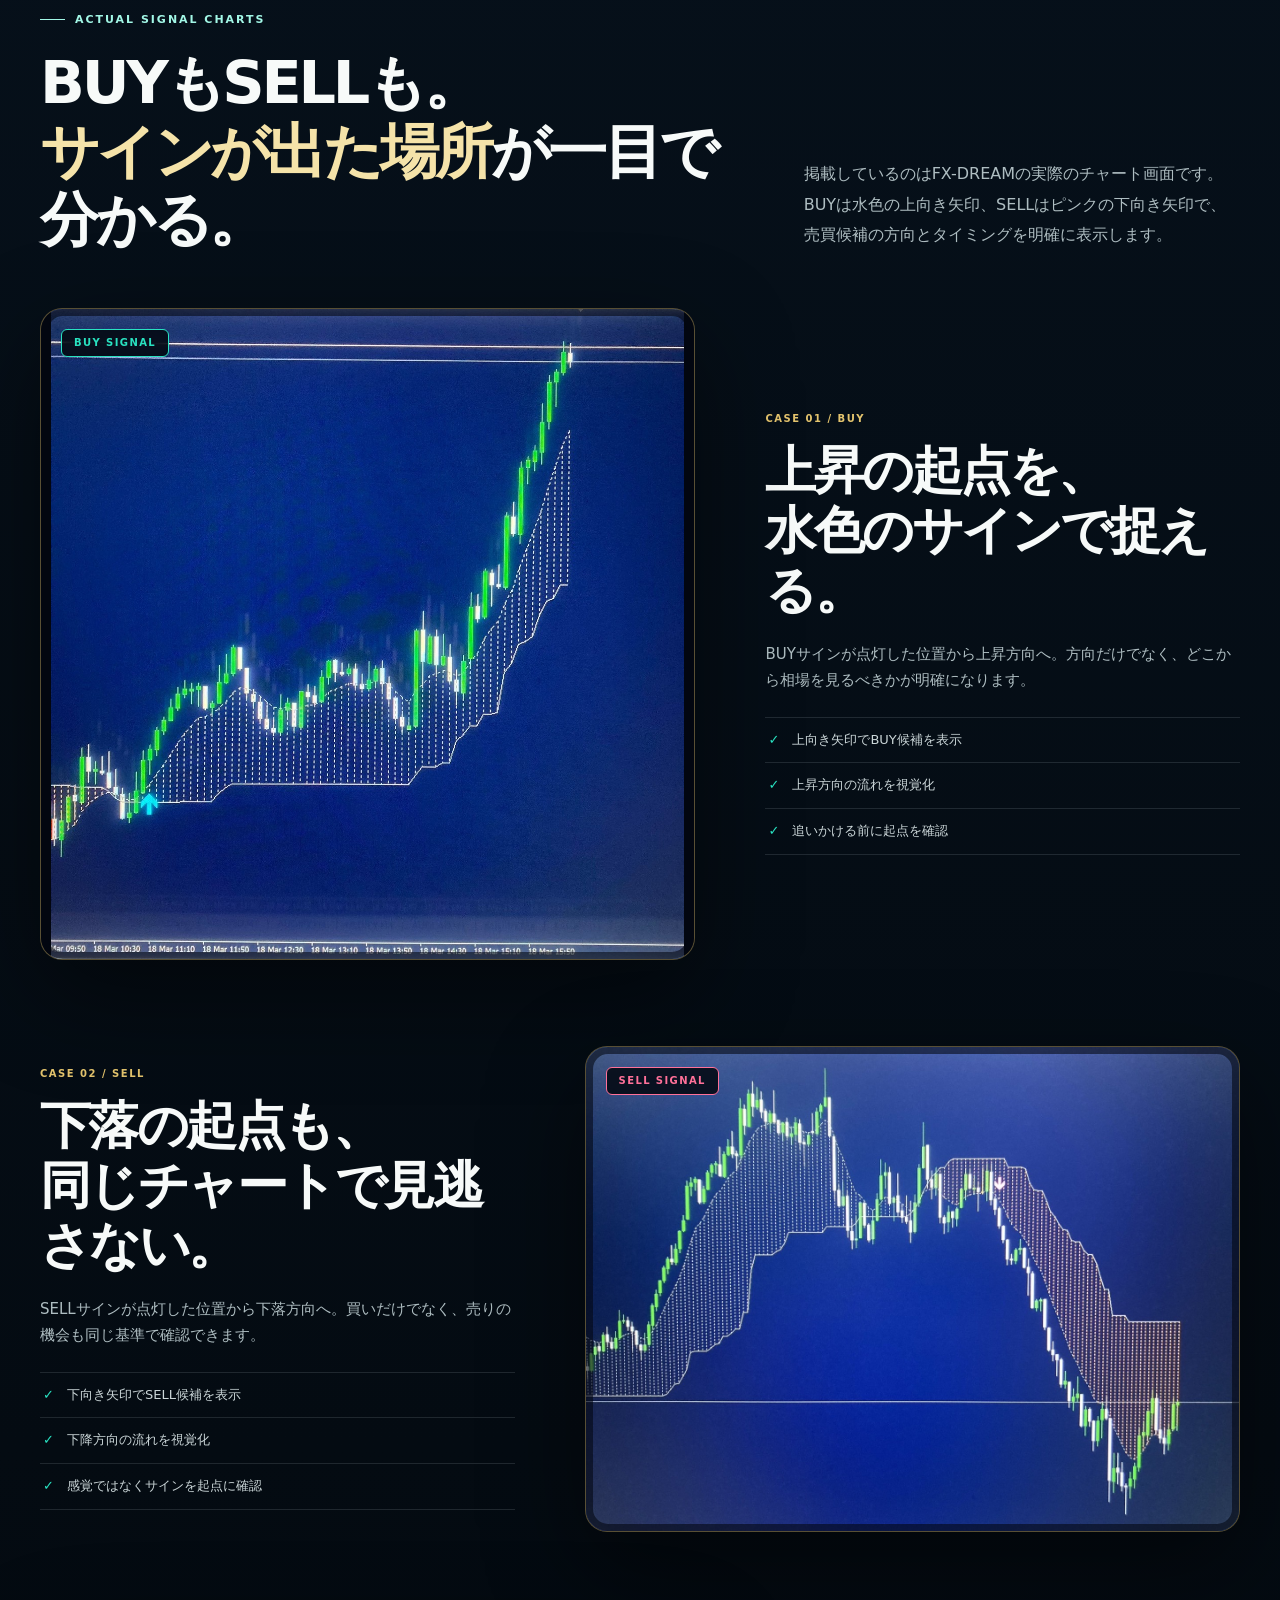
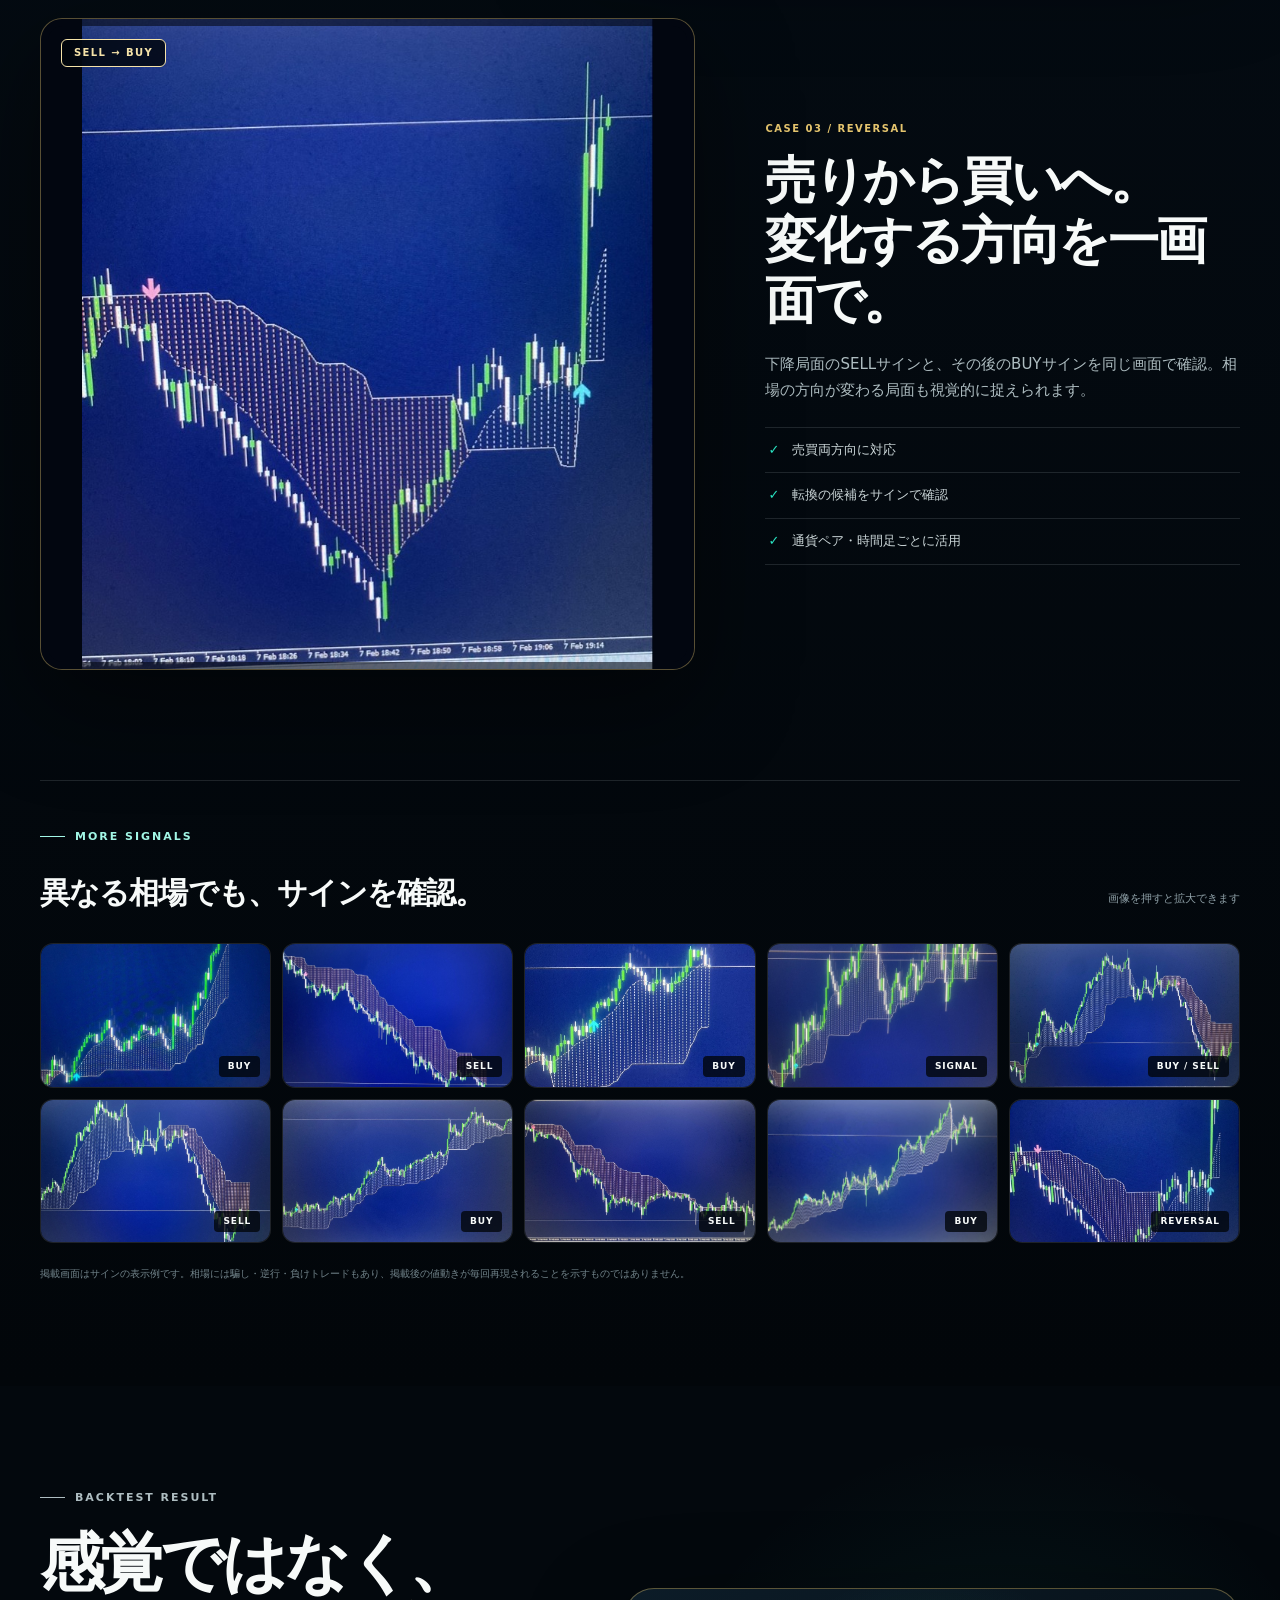
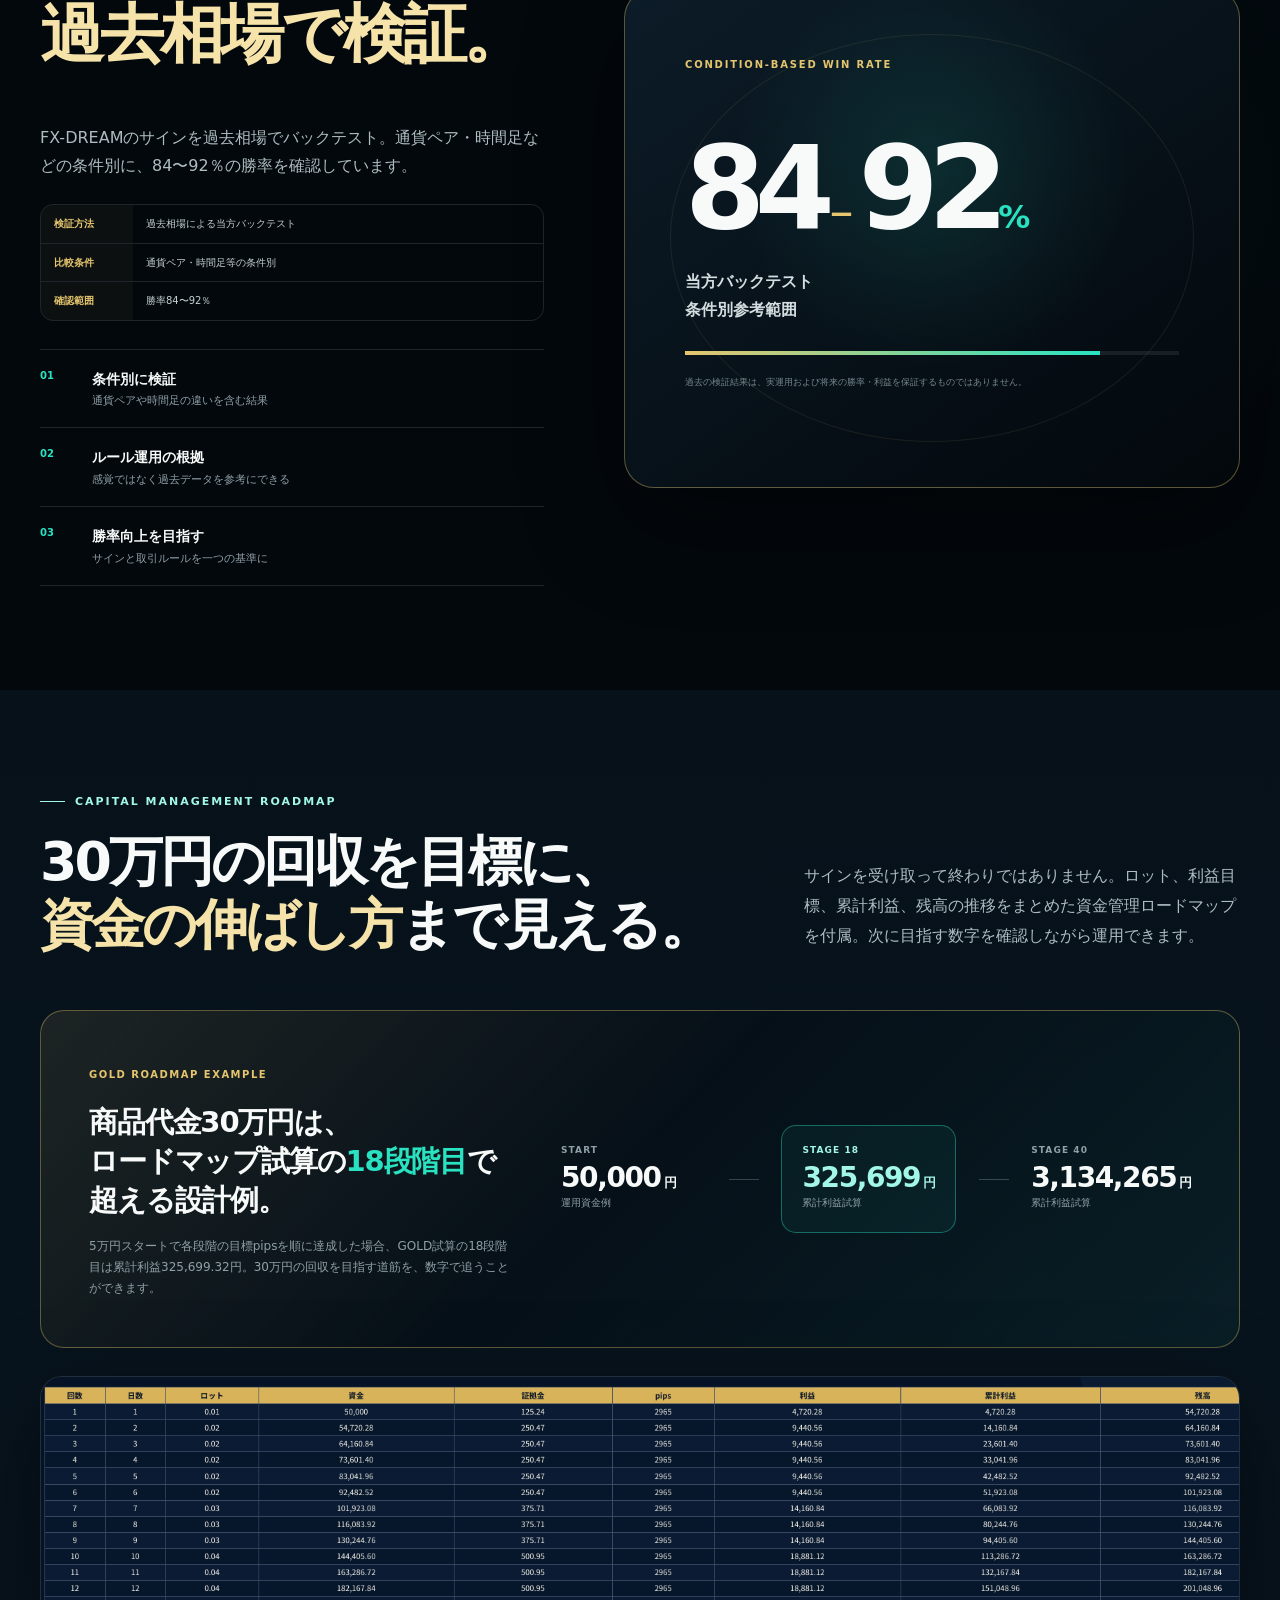
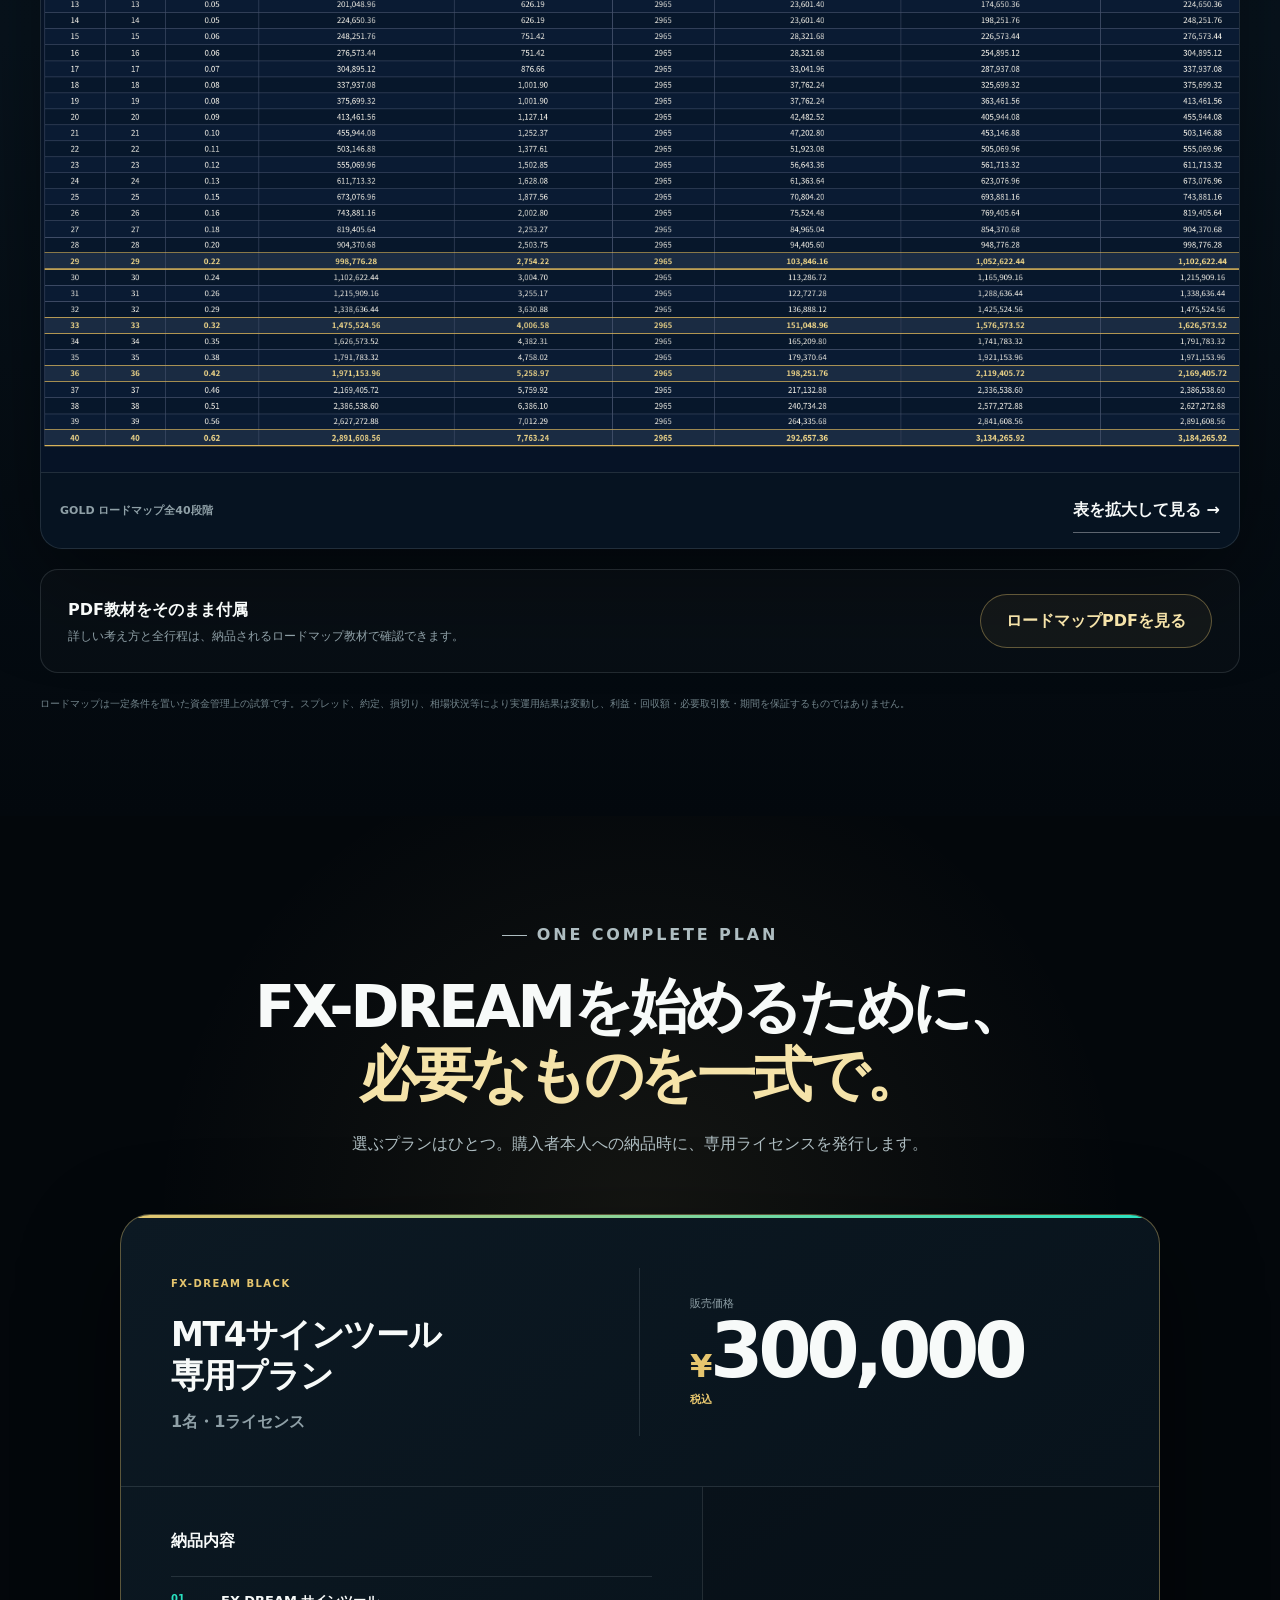
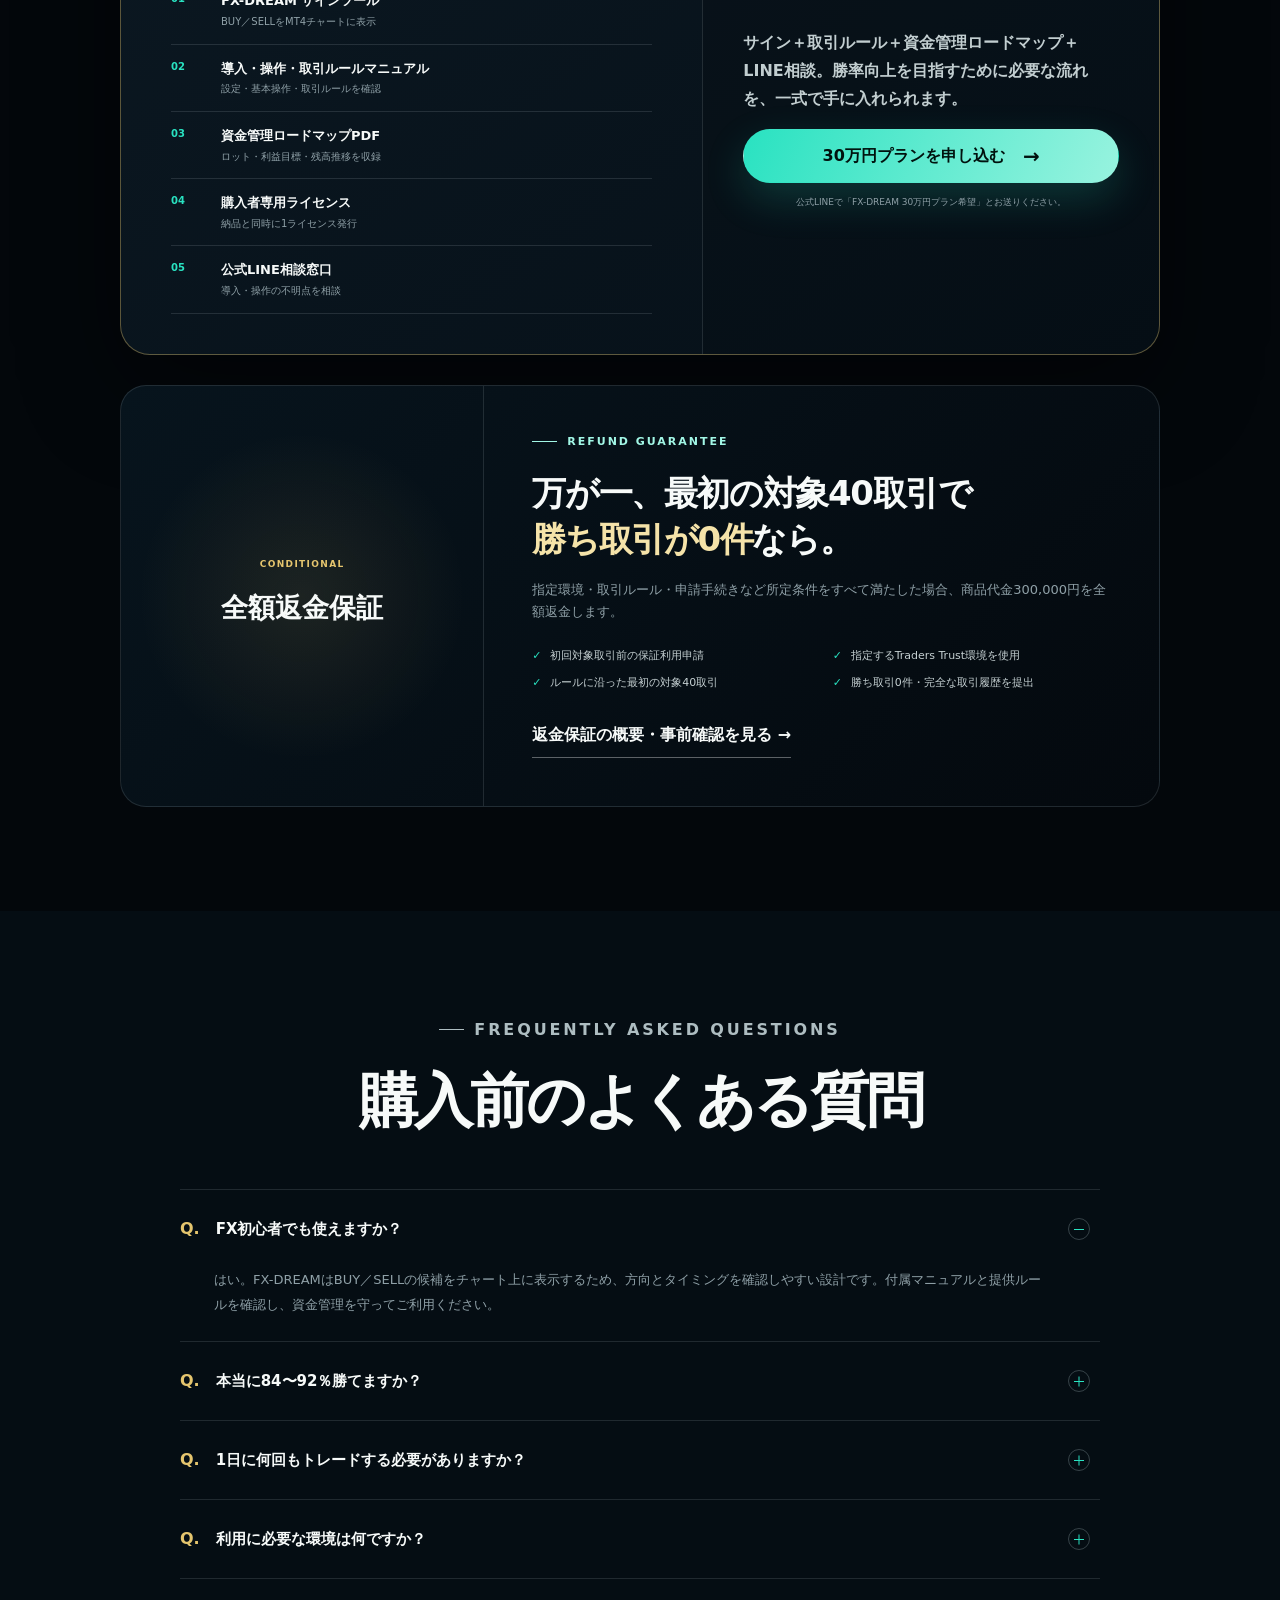
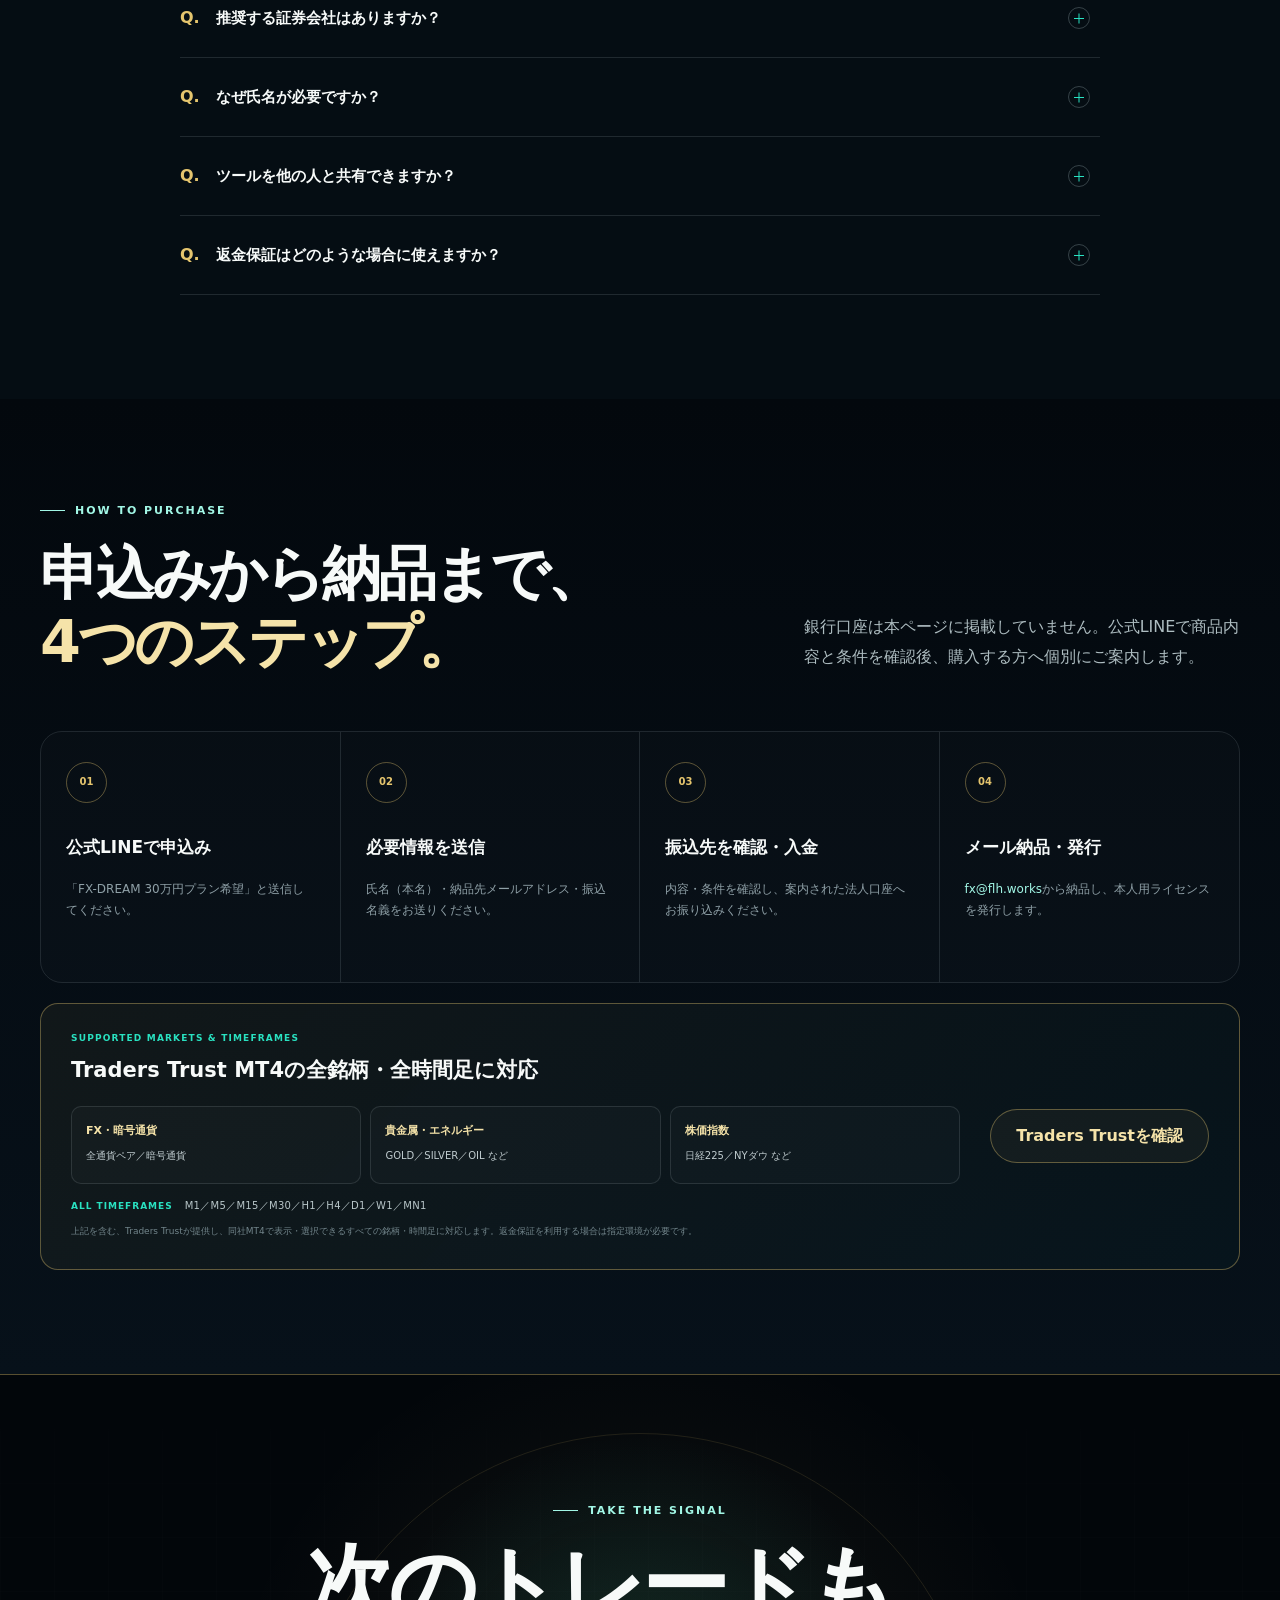
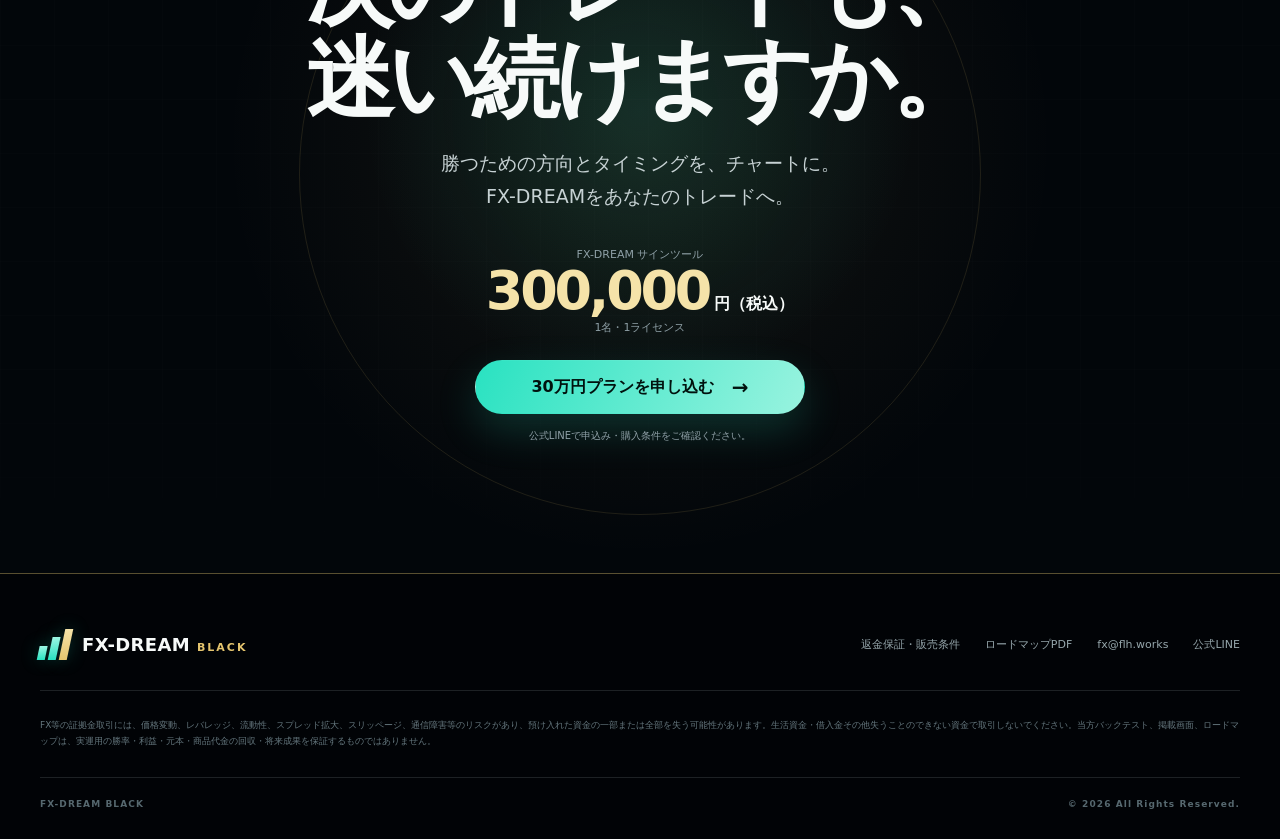
==== commit c6be03bf: "Add supported markets and timeframes to LP" ====
--- a/index.html
+++ b/index.html
@@ -9,7 +9,7 @@
   <meta property="og:description" content="方向とエントリーの迷いを減らし、ルールに沿ったトレードで勝率向上を目指すMT4サインツール。">
   <meta property="og:type" content="website">
   <title>FX-DREAM BLACK｜勝率向上を目指すMT4サインツール</title>
-  <link rel="stylesheet" href="assets/css/styles.css?v=20260831-v9">
+  <link rel="stylesheet" href="assets/css/styles.css?v=20260831-v11">
   <script src="assets/js/main.js?v=20260831-v9" defer></script>
 </head>
 <body>
@@ -40,7 +40,7 @@
           <p class="eyebrow"><span></span>FX-DREAM / MT4 SIGN TOOL</p>
           <h1 id="hero-title"><span>勝つための</span><span><em>タイミング</em>を、</span><span>チャートに。</span></h1>
           <p class="hero-lead">FX-DREAMは、売買方向とエントリー候補を<strong>BUY／SELLサインで明確に表示</strong>。分析に迷い続けるトレードから、根拠とルールを持って勝率向上を目指すトレードへ導きます。</p>
-          <div class="hero-tags"><span>基本1日1回</span><span>BUY・SELL両方向</span><span>資金管理ロードマップ付属</span></div>
+          <div class="hero-tags"><span>基本1日1回</span><span>BUY・SELL両方向</span><span>全銘柄・全時間足対応</span><span>資金管理ロードマップ付属</span></div>
           <div class="hero-actions"><a class="button button-primary" href="https://lin.ee/Pple6nd" target="_blank" rel="noopener noreferrer">FX-DREAMを30万円で申し込む<span aria-hidden="true">→</span></a><a class="text-button" href="#screens">サイン実画面を見る<span aria-hidden="true">↓</span></a></div>
           <div class="hero-stats" aria-label="商品概要">
             <div><span>当方バックテスト</span><strong>84<small>–</small>92<small>％</small></strong><em>条件別勝率</em></div>
@@ -201,7 +201,19 @@
           <li class="reveal" data-delay="140"><span>03</span><h3>振込先を確認・入金</h3><p>内容・条件を確認し、案内された法人口座へお振り込みください。</p></li>
           <li class="reveal" data-delay="210"><span>04</span><h3>メール納品・発行</h3><p><a href="mailto:fx@flh.works">fx@flh.works</a>から納品し、本人用ライセンスを発行します。</p></li>
         </ol>
-        <div class="broker-strip reveal"><div><span>RECOMMENDED BROKER</span><strong>Traders Trust</strong><p>ロードマップの検証基準に合わせた推奨環境。Traders Trustが提供し、同社MT4で表示・選択できるすべての銘柄に対応します。FX通貨ペアはもちろん暗号通貨を含み、時間足も同MT4で選択できるすべての時間足に対応します。返金保証を利用する場合は指定環境が必要です。</p></div><a class="button button-outline" href="https://my.traders-trust.com/ja/links/go/2491" target="_blank" rel="noopener noreferrer sponsored nofollow">Traders Trustを確認</a></div>
+        <div class="broker-strip reveal">
+          <div class="broker-info">
+            <span>SUPPORTED MARKETS &amp; TIMEFRAMES</span><strong>Traders Trust MT4の全銘柄・全時間足に対応</strong>
+            <div class="broker-coverage" aria-label="対応する主な銘柄">
+              <div><b>FX・暗号通貨</b><em>全通貨ペア／暗号通貨</em></div>
+              <div><b>貴金属・エネルギー</b><em>GOLD／SILVER／OIL など</em></div>
+              <div><b>株価指数</b><em>日経225／NYダウ など</em></div>
+            </div>
+            <p class="broker-timeframes"><b>ALL TIMEFRAMES</b><span>M1／M5／M15／M30／H1／H4／D1／W1／MN1</span></p>
+            <small>上記を含む、Traders Trustが提供し、同社MT4で表示・選択できるすべての銘柄・時間足に対応します。返金保証を利用する場合は指定環境が必要です。</small>
+          </div>
+          <a class="button button-outline" href="https://my.traders-trust.com/ja/links/go/2491" target="_blank" rel="noopener noreferrer sponsored nofollow">Traders Trustを確認</a>
+        </div>
       </div>
     </section>
 
--- a/assets/css/styles.css
+++ b/assets/css/styles.css
@@ -111,7 +111,7 @@
 
 .faq-section { background: #050d13; }.faq-list { border-top: 1px solid var(--line); }.faq-list details { border-bottom: 1px solid var(--line); }.faq-list summary { position: relative; display: flex; min-height: 78px; padding: 20px 58px 20px 0; align-items: center; color: var(--white); font-size: 15px; font-weight: 800; cursor: pointer; list-style: none; }.faq-list summary::-webkit-details-marker { display: none; }.faq-list summary span { margin-right: 16px; color: var(--gold); font: 900 16px/1 system-ui, sans-serif; }.faq-list summary i { position: absolute; right: 10px; width: 22px; height: 22px; border: 1px solid var(--line-strong); border-radius: 50%; }.faq-list summary i::before, .faq-list summary i::after { position: absolute; top: 10px; left: 5px; width: 10px; height: 1px; background: var(--cyan); content: ""; }.faq-list summary i::after { transform: rotate(90deg); transition: transform .2s ease; }.faq-list details[open] summary i::after { transform: rotate(0); }.faq-list details > div { padding: 0 58px 23px 34px; }.faq-list details p { margin: 0; color: var(--muted); font-size: 13px; line-height: 1.9; }
 
-.flow-section { background: linear-gradient(180deg, #03080d, #07111a); }.purchase-flow { display: grid; grid-template-columns: repeat(4, 1fr); margin: 0; padding: 0; overflow: hidden; border: 1px solid var(--line); border-radius: 22px; list-style: none; }.purchase-flow li { min-height: 250px; padding: 30px 25px; border-right: 1px solid var(--line); background: rgba(255,255,255,.013); }.purchase-flow li:last-child { border-right: 0; }.purchase-flow li > span { display: grid; width: 41px; height: 41px; margin-bottom: 30px; place-items: center; color: var(--gold); border: 1px solid var(--line-gold); border-radius: 50%; font: 900 10px/1 system-ui, sans-serif; }.purchase-flow h3 { color: var(--white); font-size: 17px; }.purchase-flow p { margin: 0; color: var(--muted); font-size: 12px; }.purchase-flow a { color: var(--cyan-light); }.broker-strip { display: flex; margin-top: 20px; padding: 28px 30px; align-items: center; justify-content: space-between; border: 1px solid var(--line-gold); border-radius: 18px; background: rgba(229,197,110,.035); }.broker-strip > div { display: grid; grid-template-columns: 1fr; }.broker-strip span { color: var(--cyan); font: 800 9px/1 system-ui, sans-serif; letter-spacing: .13em; }.broker-strip strong { margin: 8px 0 2px; color: var(--white); font-size: 21px; }.broker-strip p { margin: 0; color: var(--muted); font-size: 11px; }
+.flow-section { background: linear-gradient(180deg, #03080d, #07111a); }.purchase-flow { display: grid; grid-template-columns: repeat(4, 1fr); margin: 0; padding: 0; overflow: hidden; border: 1px solid var(--line); border-radius: 22px; list-style: none; }.purchase-flow li { min-height: 250px; padding: 30px 25px; border-right: 1px solid var(--line); background: rgba(255,255,255,.013); }.purchase-flow li:last-child { border-right: 0; }.purchase-flow li > span { display: grid; width: 41px; height: 41px; margin-bottom: 30px; place-items: center; color: var(--gold); border: 1px solid var(--line-gold); border-radius: 50%; font: 900 10px/1 system-ui, sans-serif; }.purchase-flow h3 { color: var(--white); font-size: 17px; }.purchase-flow p { margin: 0; color: var(--muted); font-size: 12px; }.purchase-flow a { color: var(--cyan-light); }.broker-strip { display: flex; margin-top: 20px; padding: 30px; align-items: center; justify-content: space-between; gap: 30px; border: 1px solid var(--line-gold); border-radius: 18px; background: linear-gradient(135deg, rgba(229,197,110,.055), rgba(41,226,193,.025)); }.broker-info { display: grid; min-width: 0; flex: 1; grid-template-columns: 1fr; }.broker-info > span { color: var(--cyan); font: 800 9px/1 system-ui, sans-serif; letter-spacing: .13em; }.broker-info > strong { margin: 9px 0 18px; color: var(--white); font-size: 21px; }.broker-coverage { display: grid; grid-template-columns: repeat(3, minmax(0, 1fr)); gap: 9px; }.broker-coverage > div { min-height: 78px; padding: 14px; border: 1px solid var(--line); border-radius: 10px; background: rgba(255,255,255,.018); }.broker-coverage b { display: block; margin-bottom: 7px; color: var(--gold-light); font-size: 11px; }.broker-coverage em { display: block; color: #c0cccf; font-size: 10px; font-style: normal; line-height: 1.55; }.broker-timeframes { display: flex; margin: 13px 0 0 !important; align-items: baseline; gap: 12px; color: var(--muted); font-size: 10px !important; }.broker-timeframes b { flex: 0 0 auto; color: var(--cyan); font: 800 9px/1 system-ui, sans-serif; letter-spacing: .11em; }.broker-timeframes span { color: #b8c6c9; font-size: 10px; letter-spacing: .03em; }.broker-info > small { margin-top: 9px; color: #72858b; font-size: 9px; line-height: 1.65; }.broker-strip > .button { flex: 0 0 auto; }
 
 .closing { position: relative; min-height: 800px; display: flex; padding: 110px 0; align-items: center; overflow: hidden; border-block: 1px solid var(--line-gold); background: radial-gradient(circle at 50% 42%, rgba(41,226,193,.13), transparent 35%), radial-gradient(circle at 50% 46%, rgba(229,197,110,.08), transparent 54%), #02060a; }.closing::before { position: absolute; left: 50%; width: 680px; height: 680px; border: 1px solid rgba(229,197,110,.12); border-radius: 50%; content: ""; transform: translateX(-50%); }.closing-inner { position: relative; z-index: 2; text-align: center; }.closing-inner .eyebrow { justify-content: center; }.closing h2 { margin-bottom: 22px; color: var(--white); font-size: clamp(58px, 7vw, 88px); line-height: 1.05; letter-spacing: -.065em; }.closing-inner > p:not(.eyebrow) { color: #c7d2d4; font-size: 19px; }.closing-price { display: flex; margin: 31px auto 23px; align-items: center; justify-content: center; flex-direction: column; }.closing-price span, .closing-price em { color: var(--muted); font-size: 11px; font-style: normal; }.closing-price strong { color: var(--gold-light); font: 900 54px/1 system-ui, sans-serif; letter-spacing: -.06em; }.closing-price small { margin-left: 5px; color: var(--white); font-size: .3em; letter-spacing: 0; }.closing-button { min-width: 330px; }.closing-inner > small { display: block; margin-top: 13px; color: var(--muted); font-size: 10px; }
 
@@ -160,7 +160,7 @@
   .evidence-layout { gap: 44px; }.score-panel { min-height: 430px; }
   .offer-main { padding: 38px; }.offer-body { gap: 0; }.offer-action { border-top: 1px solid var(--line); border-left: 0; }.guarantee-badge { min-height: 180px; border-right: 0; border-bottom: 1px solid var(--line); }.guarantee-copy { padding: 38px; }
   .purchase-flow { grid-template-columns: 1fr 1fr; }.purchase-flow li:nth-child(2) { border-right: 0; }.purchase-flow li:nth-child(-n+2) { border-bottom: 1px solid var(--line); }
-  .broker-strip { gap: 25px; }
+  .broker-strip { align-items: stretch; flex-direction: column; gap: 25px; }.broker-strip > .button { align-self: flex-start; }
   .footer-top { align-items: flex-start; flex-direction: column; gap: 25px; }.footer-links { flex-wrap: wrap; }
 }
 
@@ -180,7 +180,7 @@
   .recovery-story { padding: 28px 22px; }.recovery-intro h3 { font-size: 25px; }.milestone-track { display: grid; grid-template-columns: 1fr 1fr; }.milestone-track > div { min-width: 0; }.milestone-track > div:last-child { grid-column: 1/3; }.milestone-track strong { font-size: 25px; }.roadmap-figure { overflow-x: auto; }.roadmap-figure img { width: 760px; max-width: none; }.roadmap-figure figcaption { position: sticky; left: 0; width: calc(100vw - 30px); }.roadmap-actions { align-items: stretch; flex-direction: column; gap: 18px; }.roadmap-actions .button { width: 100%; }
   .offer-card { border-radius: 20px; }.offer-main { grid-template-columns: 1fr; padding: 31px 23px; }.offer-name { padding: 0 0 26px; border-right: 0; border-bottom: 1px solid var(--line); }.offer-name h3 { font-size: 29px; }.offer-price { padding: 27px 0 0; }.offer-price strong { font-size: 56px; }.deliverables, .offer-action { padding: 29px 23px; }.guarantee-copy { padding: 30px 23px; }.guarantee-copy h3 { font-size: 29px; }.guarantee-copy ul { grid-template-columns: 1fr; }.guarantee-badge { min-height: 145px; }
   .faq-list summary { min-height: 70px; padding-right: 43px; font-size: 13px; line-height: 1.6; }.faq-list summary span { margin-right: 10px; }.faq-list summary i { right: 2px; }.faq-list details > div { padding: 0 37px 21px 26px; }
-  .purchase-flow { grid-template-columns: 1fr; }.purchase-flow li { min-height: 0; padding: 25px 22px; border-right: 0; border-bottom: 1px solid var(--line); }.purchase-flow li:last-child { border-bottom: 0; }.purchase-flow li > span { margin-bottom: 20px; }.broker-strip { align-items: stretch; flex-direction: column; }.broker-strip .button { width: 100%; }
+  .purchase-flow { grid-template-columns: 1fr; }.purchase-flow li { min-height: 0; padding: 25px 22px; border-right: 0; border-bottom: 1px solid var(--line); }.purchase-flow li:last-child { border-bottom: 0; }.purchase-flow li > span { margin-bottom: 20px; }.broker-strip { padding: 24px 20px; }.broker-info > strong { font-size: 19px; line-height: 1.45; }.broker-coverage { grid-template-columns: 1fr; }.broker-coverage > div { min-height: 0; }.broker-timeframes { align-items: flex-start; flex-direction: column; gap: 7px; }.broker-timeframes span { line-height: 1.65; }.broker-strip .button { width: 100%; }
   .closing { min-height: 690px; padding: 85px 0; }.closing::before { width: 470px; height: 470px; }.closing h2 { font-size: clamp(48px, 14vw, 65px); }.closing-inner > p:not(.eyebrow) { font-size: 16px; }.closing-price strong { font-size: 43px; }.closing-button { min-width: 0; width: 100%; }
   .footer-links { display: grid; grid-template-columns: 1fr 1fr; width: 100%; gap: 13px; }.copyright { gap: 15px; font-size: 8px; }
   .mobile-fixed-cta { position: fixed; inset: auto 0 0; z-index: 150; display: grid; grid-template-columns: auto 1fr; min-height: 73px; padding: 9px 13px calc(9px + env(safe-area-inset-bottom)); align-items: center; gap: 12px; color: var(--white); border-top: 1px solid var(--line-gold); background: rgba(2,6,10,.97); backdrop-filter: blur(14px); }.mobile-fixed-cta span { color: var(--gold); font: 800 9px/1 system-ui, sans-serif; letter-spacing: .1em; }.mobile-fixed-cta strong { padding: 13px 14px; color: #00120e; background: linear-gradient(110deg, var(--cyan), #93efdb); border-radius: 999px; font-size: 13px; text-align: center; }
